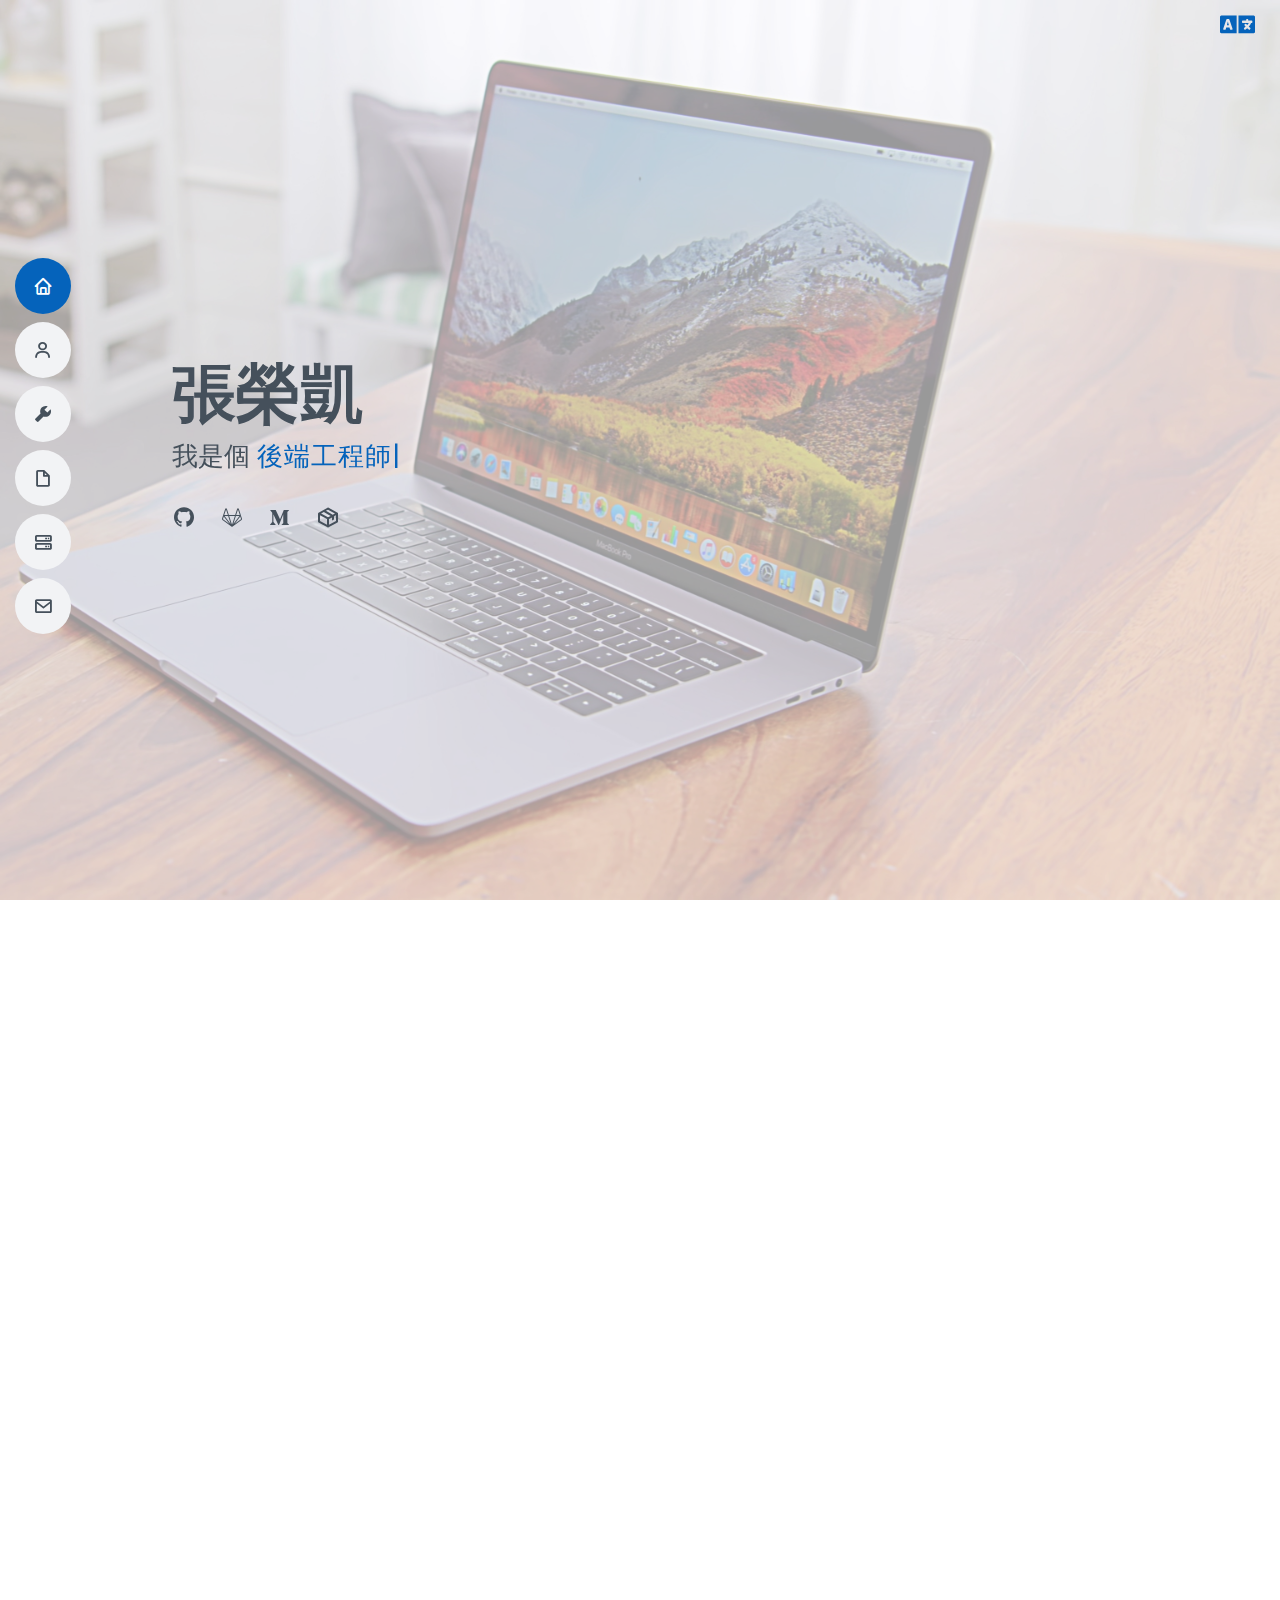
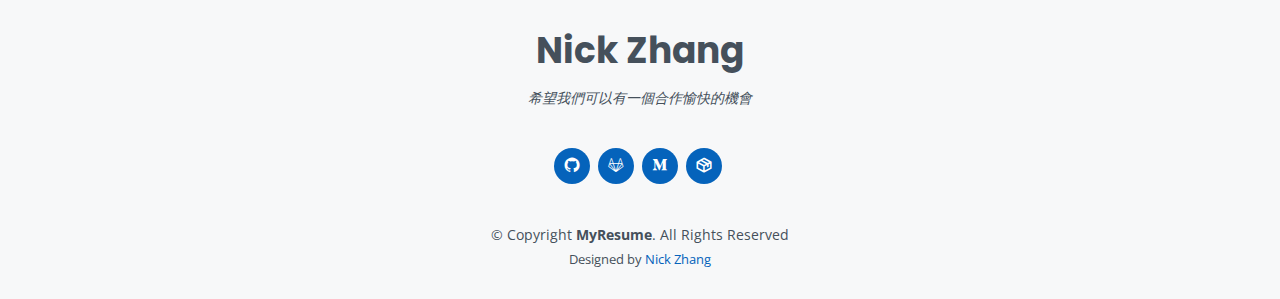
==== index.html @ bc307783 "fix: 增加base-model-repository作品(@nick)" ====
<!DOCTYPE html>
<html lang="en">

<head>
  <meta charset="utf-8">
  <meta content="width=device-width, initial-scale=1.0" name="viewport">

  <title>履歷</title>
  <meta content="" name="description">
  <meta content="" name="keywords">

  <!-- Favicons -->
  <link href="https://img.icons8.com/ios-glyphs/50/000000/resume.png" rel="icon">
  <link href="assets/img/apple-touch-icon.png" rel="apple-touch-icon">

  <!-- Google Fonts -->
  <link href="https://fonts.googleapis.com/css?family=Open+Sans:300,300i,400,400i,600,600i,700,700i|Raleway:300,300i,400,400i,500,500i,600,600i,700,700i|Poppins:300,300i,400,400i,500,500i,600,600i,700,700i" rel="stylesheet">

  <!-- Vendor CSS Files -->
  <link href="assets/vendor/aos/aos.css" rel="stylesheet">
  <link href="assets/vendor/bootstrap/css/bootstrap.min.css" rel="stylesheet">
  <link href="assets/vendor/bootstrap-icons/bootstrap-icons.css" rel="stylesheet">
  <link href="assets/vendor/boxicons/css/boxicons.min.css" rel="stylesheet">
  <link href="assets/vendor/glightbox/css/glightbox.min.css" rel="stylesheet">
  <link href="assets/vendor/swiper/swiper-bundle.min.css" rel="stylesheet">
  <link href="assets/vendor/fontawesome5/css/all.min.css" rel="stylesheet">

  <!-- Template Main CSS File -->
  <link href="assets/css/style.css" rel="stylesheet">

  <!-- =======================================================
  * Template Name: MyResume - v4.7.0
  * Template URL: https://bootstrapmade.com/free-html-bootstrap-template-my-resume/
  * Author: BootstrapMade.com
  * License: https://bootstrapmade.com/license/
  ======================================================== -->
</head>

<body>

  <!-- ======= Mobile nav toggle button ======= -->
  <!-- <button type="button" class="mobile-nav-toggle d-xl-none"><i class="bi bi-list mobile-nav-toggle"></i></button> -->
  <i class="bi bi-list mobile-nav-toggle d-xl-none"></i>
  <a href="./index_en.html" class="github"><i class="fas fa-language translation-nav-toggle"></i></a>
  
  <!-- ======= Header ======= -->
  <header id="header" class="d-flex flex-column justify-content-center">

    <nav id="navbar" class="navbar nav-menu">
      <ul>
        <li><a href="#hero" class="nav-link scrollto active"><i class="bx bx-home"></i> <span>主頁</span></a></li>
        <li><a href="#about" class="nav-link scrollto"><i class="bx bx-user"></i> <span>關於我</span></a></li>
        <li><a href="#skills" class="nav-link scrollto"><i class="bx bxs-wrench"></i> <span>技能</span></a></li>
        <li><a href="#resume" class="nav-link scrollto"><i class="bx bx-file-blank"></i> <span>經歷</span></a></li>
<!--        <li><a href="#portfolio" class="nav-link scrollto"><i class="bx bx-book-content"></i> <span>Portfolio</span></a></li>-->
        <li><a href="#services" class="nav-link scrollto"><i class="bx bx-server"></i> <span>作品</span></a></li>
        <li><a href="#contact" class="nav-link scrollto"><i class="bx bx-envelope"></i> <span>與我聯絡</span></a></li>
      </ul>
    </nav><!-- .nav-menu -->

  </header><!-- End Header -->

  <!-- ======= Hero Section ======= -->
  <section id="hero" class="d-flex flex-column justify-content-center">
    <div class="container" data-aos="zoom-in" data-aos-delay="100">
      <h1>張榮凱</h1>
      <p>我是個 <span class="typed" data-typed-items="後端工程師, 專案負責人, 程式開發者, 資料庫管理員"></span></p>
      <div class="social-links">
        <a href="https://github.com/castion2293" target="_blank" class="github"><i class="bx bxl-github"></i></a>
        <a href="https://gitlab.com/castion2293" target="_blank" class="gitlab"><i class="bx bxl-gitlab"></i></a>
        <a href="https://castion2293.medium.com/" target="_blank" class="medium"><i class="bx bxl-medium"></i></a>
        <a href="https://packagist.org/users/castion2293/packages/" target="_blank" class="medium"><i class="bx bx-package"></i></a>
      </div>
    </div>
  </section><!-- End Hero -->

  <main id="main">

    <!-- ======= About Section ======= -->
    <section id="about" class="about">
      <div class="container" data-aos="fade-up">

        <div class="section-title">
          <h2>關於我</h2>
          <div class="d-none d-md-block">
            <p>我是一名喜歡研究程式開發的工程師，擅長後端的開發處理，主要是PHP語言，Laravel架構為主，資料庫的架構設計</p>
            <p>對於linux系統，docker容器，vue前端開發，分散式架構及Python爬蟲也有涉獵一些</p>
          </div>
          <div class="d-block d-md-none">
            <p>我是一名喜歡研究程式開發的工程師，擅長後端的開發處理，主要是PHP語言，Laravel架構為主，資料庫的架構設計，對於linux系統，docker容器，vue前端開發，分散式架構及Python爬蟲也有涉獵一些</p>
          </div>
        </div>

        <div class="row">
          <div class="col-lg-4">
            <img src="assets/img/DSC_0290.JPG" class="img-fluid" alt="">
          </div>
          <div class="col-lg-8 pt-4 pt-lg-0 content">
            <h3>基本資料</h3>
            <div class="row pt-3">
              <div class="col-lg-6">
                <ul>
                  <li><i class="bi bi-chevron-right"></i> <strong>姓名:</strong> <span>張榮凱</span></li>
                  <li><i class="bi bi-chevron-right"></i> <strong>生日:</strong> <span>1987/12/19</span></li>
                  <li><i class="bi bi-chevron-right"></i> <strong>學歷:</strong> <span>大學</span></li>
                  <li><i class="bi bi-chevron-right"></i> <strong>居住地:</strong> <span>台中, 台灣</span></li>
                </ul>
              </div>
              <div class="col-lg-6">
                <ul>
                  <li><i class="bi bi-chevron-right"></i> <strong>電話:</strong> <span>0968-751-760</span></li>
                  <li><i class="bi bi-chevron-right"></i> <strong>Email:</strong> <span>castion2293@yahoo.com.tw</span></li>
                  <li><i class="bi bi-chevron-right"></i> <strong>Line ID:</strong> <span>castion2293</span></li>
                  <li><i class="bi bi-chevron-right"></i> <strong>Telegram:</strong> <span>castion2293</span></li>
                </ul>
              </div>
            </div>
            <p class="p-3">
              目前在一家遊戲開發公司當任後端開發部門主管，專案開發負責人及資料庫維護管理者，帶領團隊人數約5人，程式開發經驗已經超過5年以上
            </p>
          </div>
        </div>

      </div>
    </section><!-- End About Section -->

    <!-- ======= Facts Section ======= -->
<!--    <section id="facts" class="facts">-->
<!--      <div class="container" data-aos="fade-up">-->

<!--        <div class="section-title">-->
<!--          <h2>Facts</h2>-->
<!--          <p>Magnam dolores commodi suscipit. Necessitatibus eius consequatur ex aliquid fuga eum quidem. Sit sint consectetur velit. Quisquam quos quisquam cupiditate. Et nemo qui impedit suscipit alias ea. Quia fugiat sit in iste officiis commodi quidem hic quas.</p>-->
<!--        </div>-->

<!--        <div class="row">-->

<!--          <div class="col-lg-3 col-md-6">-->
<!--            <div class="count-box">-->
<!--              <i class="bi bi-emoji-smile"></i>-->
<!--              <span data-purecounter-start="0" data-purecounter-end="232" data-purecounter-duration="1" class="purecounter"></span>-->
<!--              <p>Happy Clients</p>-->
<!--            </div>-->
<!--          </div>-->

<!--          <div class="col-lg-3 col-md-6 mt-5 mt-md-0">-->
<!--            <div class="count-box">-->
<!--              <i class="bi bi-journal-richtext"></i>-->
<!--              <span data-purecounter-start="0" data-purecounter-end="521" data-purecounter-duration="1" class="purecounter"></span>-->
<!--              <p>Projects</p>-->
<!--            </div>-->
<!--          </div>-->

<!--          <div class="col-lg-3 col-md-6 mt-5 mt-lg-0">-->
<!--            <div class="count-box">-->
<!--              <i class="bi bi-headset"></i>-->
<!--              <span data-purecounter-start="0" data-purecounter-end="1463" data-purecounter-duration="1" class="purecounter"></span>-->
<!--              <p>Hours Of Support</p>-->
<!--            </div>-->
<!--          </div>-->

<!--          <div class="col-lg-3 col-md-6 mt-5 mt-lg-0">-->
<!--            <div class="count-box">-->
<!--              <i class="bi bi-award"></i>-->
<!--              <span data-purecounter-start="0" data-purecounter-end="25" data-purecounter-duration="1" class="purecounter"></span>-->
<!--              <p>Awards</p>-->
<!--            </div>-->
<!--          </div>-->

<!--        </div>-->

<!--      </div>-->
<!--    </section>&lt;!&ndash; End Facts Section &ndash;&gt;-->

    <!-- ======= Skills Section ======= -->
    <section id="skills" class="skills section-bg">
      <div class="container" data-aos="fade-up">

        <div class="section-title">
          <h2>技能</h2>
        </div>

        <div class="row skills-content">

          <div class="col-lg-6">
            <div class="progress">
              <span class="skill">PHP <i class="val">100%</i></span>
              <div class="progress-bar-wrap">
                <div class="progress-bar" role="progressbar" aria-valuenow="100" aria-valuemin="0" aria-valuemax="100"></div>
              </div>
            </div>
            <div class="progress">
              <span class="skill">MySQL <i class="val">100%</i></span>
              <div class="progress-bar-wrap">
                <div class="progress-bar" role="progressbar" aria-valuenow="100" aria-valuemin="0" aria-valuemax="100"></div>
              </div>
            </div>
            <div class="progress">
              <span class="skill">Redis <i class="val">90%</i></span>
              <div class="progress-bar-wrap">
                <div class="progress-bar" role="progressbar" aria-valuenow="90" aria-valuemin="0" aria-valuemax="100"></div>
              </div>
            </div>
            <div class="progress">
              <span class="skill">Linux <i class="val">90%</i></span>
              <div class="progress-bar-wrap">
                <div class="progress-bar" role="progressbar" aria-valuenow="90" aria-valuemin="0" aria-valuemax="100"></div>
              </div>
            </div>
            <div class="progress">
              <span class="skill">Gitlab CI/CD <i class="val">90%</i></span>
              <div class="progress-bar-wrap">
                <div class="progress-bar" role="progressbar" aria-valuenow="90" aria-valuemin="0" aria-valuemax="100"></div>
              </div>
            </div>
            <div class="progress">
              <span class="skill">Kubernetes <i class="val">80%</i></span>
              <div class="progress-bar-wrap">
                <div class="progress-bar" role="progressbar" aria-valuenow="80" aria-valuemin="0" aria-valuemax="100"></div>
              </div>
            </div>
            <div class="progress">
              <span class="skill">CSS <i class="val">70%</i></span>
              <div class="progress-bar-wrap">
                <div class="progress-bar" role="progressbar" aria-valuenow="70" aria-valuemin="0" aria-valuemax="100"></div>
              </div>
            </div>
            <div class="progress">
              <span class="skill">Vue.js <i class="val">80%</i></span>
              <div class="progress-bar-wrap">
                <div class="progress-bar" role="progressbar" aria-valuenow="80" aria-valuemin="0" aria-valuemax="100"></div>
              </div>
            </div>
            <div class="progress">
              <span class="skill">GCP <i class="val">80%</i></span>
              <div class="progress-bar-wrap">
                <div class="progress-bar" role="progressbar" aria-valuenow="80" aria-valuemin="0" aria-valuemax="100"></div>
              </div>
            </div>

          </div>

          <div class="col-lg-6">
            <div class="progress">
              <span class="skill">Laravel <i class="val">100%</i></span>
              <div class="progress-bar-wrap">
                <div class="progress-bar" role="progressbar" aria-valuenow="100" aria-valuemin="0" aria-valuemax="100"></div>
              </div>
            </div>
            <div class="progress">
              <span class="skill">Git <i class="val">90%</i></span>
              <div class="progress-bar-wrap">
                <div class="progress-bar" role="progressbar" aria-valuenow="90" aria-valuemin="0" aria-valuemax="100"></div>
              </div>
            </div>
            <div class="progress">
              <span class="skill">MongoDB <i class="val">90%</i></span>
              <div class="progress-bar-wrap">
                <div class="progress-bar" role="progressbar" aria-valuenow="90" aria-valuemin="0" aria-valuemax="100"></div>
              </div>
            </div>
            <div class="progress">
              <span class="skill">Ubuntu <i class="val">80%</i></span>
              <div class="progress-bar-wrap">
                <div class="progress-bar" role="progressbar" aria-valuenow="80" aria-valuemin="0" aria-valuemax="100"></div>
              </div>
            </div>
            <div class="progress">
              <span class="skill">Docker <i class="val">80%</i></span>
              <div class="progress-bar-wrap">
                <div class="progress-bar" role="progressbar" aria-valuenow="80" aria-valuemin="0" aria-valuemax="100"></div>
              </div>
            </div>
            <div class="progress">
              <span class="skill">HTML <i class="val">100%</i></span>
              <div class="progress-bar-wrap">
                <div class="progress-bar" role="progressbar" aria-valuenow="100" aria-valuemin="0" aria-valuemax="100"></div>
              </div>
            </div>
            <div class="progress">
              <span class="skill">Javascript <i class="val">80%</i></span>
              <div class="progress-bar-wrap">
                <div class="progress-bar" role="progressbar" aria-valuenow="80" aria-valuemin="0" aria-valuemax="100"></div>
              </div>
            </div>
            <div class="progress">
              <span class="skill">Python <i class="val">70%</i></span>
              <div class="progress-bar-wrap">
                <div class="progress-bar" role="progressbar" aria-valuenow="70" aria-valuemin="0" aria-valuemax="100"></div>
              </div>
            </div>
            <div class="progress">
              <span class="skill">AWS <i class="val">80%</i></span>
              <div class="progress-bar-wrap">
                <div class="progress-bar" role="progressbar" aria-valuenow="80" aria-valuemin="0" aria-valuemax="100"></div>
              </div>
            </div>

          </div>

        </div>

      </div>
    </section><!-- End Skills Section -->

    <!-- ======= Resume Section ======= -->
    <section id="resume" class="resume">
      <div class="container" data-aos="fade-up">

        <div class="section-title">
          <h2>經歷</h2>
        </div>

        <div class="row">
          <div class="col-lg-6">
            <h3 class="resume-title">工作</h3>
            <div class="resume-item">
              <h4>後端部門主管</h4>
              <h5>2020 - 現在</h5>
              <p><em>雍海科技, 台中</em></p>
              <ul>
                <li>後端部門負責人</li>
                <li>管理後端團隊 人數5人</li>
                <li>專案開發與決策設計負責人</li>
                <li>PHP後端程式開發 / gitlab CI/CD 自動化部屬 / GCP雲端主機架設 </li>
                <li>例行維護工作與新功能添加 </li>
              </ul>
              <p><em>實務經驗</em></p>
              <ul>
                <li>資料庫讀寫分離(MySQL)，並使用索引優化百萬級別的大表</li>
                <li>NoSQL應用(使用MongoDB)</li>
                <li>為舊有專案翻修Lagacy Code並補上單元測試及應用端的效能改善</li>
              </ul>
            </div>
            <div class="resume-item">
              <h4>後端工程師</h4>
              <h5>2017 - 2020</h5>
              <p><em>儁上科技, 台中</em></p>
              <ul>
                <li>開發遊戲平台及後台管理系統(Laravel框架)</li>
                <li>功能模組抽離 / 第三方API串接 / 微服務導向設計</li>
                <li>舊專案重構及測試撰寫</li>
              </ul>
              <p><em>實務經驗</em></p>
              <ul>
                <li>大型遊戲前台及後台開發，可供上萬會員使用</li>
                <li>遊戲功能模組獨立成分散式架構，供第三方客戶串接更加方便</li>
              </ul>
            </div>
            <div class="resume-item">
              <h4>技術服務工程師</h4>
              <h5>2015 - 2016</h5>
              <p><em>羅博特科技, 台中</em></p>
              <ul>
                <li>協助客戶導入機械手臂自動化並做問題排除</li>
                <li>反應客戶問題並以英文與原廠溝通</li>
              </ul>
              <p><em>實務經驗</em></p>
              <ul>
                <li>PC base與Robot系統整合</li>
                <li>Robot與視覺整合及動態追片</li>
                <li>4軸及6軸Robot自動化應用</li>
              </ul>
            </div>
          </div>
          <div class="col-lg-6">
            <h3 class="resume-title">學歷</h3>
            <div class="resume-item">
              <h4>電腦科學</h4>
              <h5>2016 - 2017</h5>
              <p><em>LDS Business College, Salt Lake City, UT</em></p>
              <ul>
                <li>設計線上點餐系統 並以此作品參加校內創業競賽</li>
              </ul>
            </div>
            <div class="resume-item">
              <h4>機械工程</h4>
              <h5>2006 - 2010</h5>
              <p><em>中興大學, 台中</em></p>
              <ul>
                <li>C語言撰寫OpenCV影像處理</li>
                <li>專題競賽全系第三名</li>
              </ul>
            </div>
          </div>
        </div>

      </div>
    </section><!-- End Resume Section -->

    <!-- ======= Portfolio Section ======= -->
<!--    <section id="portfolio" class="portfolio section-bg">-->
<!--      <div class="container" data-aos="fade-up">-->

<!--        <div class="section-title">-->
<!--          <h2>Portfolio</h2>-->
<!--          <p>Magnam dolores commodi suscipit. Necessitatibus eius consequatur ex aliquid fuga eum quidem. Sit sint consectetur velit. Quisquam quos quisquam cupiditate. Et nemo qui impedit suscipit alias ea. Quia fugiat sit in iste officiis commodi quidem hic quas.</p>-->
<!--        </div>-->

<!--        <div class="row">-->
<!--          <div class="col-lg-12 d-flex justify-content-center" data-aos="fade-up" data-aos-delay="100">-->
<!--            <ul id="portfolio-flters">-->
<!--              <li data-filter="*" class="filter-active">All</li>-->
<!--              <li data-filter=".filter-app">App</li>-->
<!--              <li data-filter=".filter-card">Card</li>-->
<!--              <li data-filter=".filter-web">Web</li>-->
<!--            </ul>-->
<!--          </div>-->
<!--        </div>-->

<!--        <div class="row portfolio-container" data-aos="fade-up" data-aos-delay="200">-->

<!--          <div class="col-lg-4 col-md-6 portfolio-item filter-app">-->
<!--            <div class="portfolio-wrap">-->
<!--              <img src="assets/img/portfolio/portfolio-1.jpg" class="img-fluid" alt="">-->
<!--              <div class="portfolio-info">-->
<!--                <h4>App 1</h4>-->
<!--                <p>App</p>-->
<!--                <div class="portfolio-links">-->
<!--                  <a href="assets/img/portfolio/portfolio-1.jpg" data-gallery="portfolioGallery" class="portfolio-lightbox" title="App 1"><i class="bx bx-plus"></i></a>-->
<!--                  <a href="portfolio-details.html" class="portfolio-details-lightbox" data-glightbox="type: external" title="Portfolio Details"><i class="bx bx-link"></i></a>-->
<!--                </div>-->
<!--              </div>-->
<!--            </div>-->
<!--          </div>-->

<!--          <div class="col-lg-4 col-md-6 portfolio-item filter-web">-->
<!--            <div class="portfolio-wrap">-->
<!--              <img src="assets/img/portfolio/portfolio-2.jpg" class="img-fluid" alt="">-->
<!--              <div class="portfolio-info">-->
<!--                <h4>Web 3</h4>-->
<!--                <p>Web</p>-->
<!--                <div class="portfolio-links">-->
<!--                  <a href="assets/img/portfolio/portfolio-2.jpg" data-gallery="portfolioGallery" class="portfolio-lightbox" title="Web 3"><i class="bx bx-plus"></i></a>-->
<!--                  <a href="portfolio-details.html" class="portfolio-details-lightbox" data-glightbox="type: external" title="Portfolio Details"><i class="bx bx-link"></i></a>-->
<!--                </div>-->
<!--              </div>-->
<!--            </div>-->
<!--          </div>-->

<!--          <div class="col-lg-4 col-md-6 portfolio-item filter-app">-->
<!--            <div class="portfolio-wrap">-->
<!--              <img src="assets/img/portfolio/portfolio-3.jpg" class="img-fluid" alt="">-->
<!--              <div class="portfolio-info">-->
<!--                <h4>App 2</h4>-->
<!--                <p>App</p>-->
<!--                <div class="portfolio-links">-->
<!--                  <a href="assets/img/portfolio/portfolio-3.jpg" data-gallery="portfolioGallery" class="portfolio-lightbox" title="App 2"><i class="bx bx-plus"></i></a>-->
<!--                  <a href="portfolio-details.html" class="portfolio-details-lightbox" data-glightbox="type: external" title="Portfolio Details"><i class="bx bx-link"></i></a>-->
<!--                </div>-->
<!--              </div>-->
<!--            </div>-->
<!--          </div>-->

<!--          <div class="col-lg-4 col-md-6 portfolio-item filter-card">-->
<!--            <div class="portfolio-wrap">-->
<!--              <img src="assets/img/portfolio/portfolio-4.jpg" class="img-fluid" alt="">-->
<!--              <div class="portfolio-info">-->
<!--                <h4>Card 2</h4>-->
<!--                <p>Card</p>-->
<!--                <div class="portfolio-links">-->
<!--                  <a href="assets/img/portfolio/portfolio-4.jpg" data-gallery="portfolioGallery" class="portfolio-lightbox" title="Card 2"><i class="bx bx-plus"></i></a>-->
<!--                  <a href="portfolio-details.html" class="portfolio-details-lightbox" data-glightbox="type: external" title="Portfolio Details"><i class="bx bx-link"></i></a>-->
<!--                </div>-->
<!--              </div>-->
<!--            </div>-->
<!--          </div>-->

<!--          <div class="col-lg-4 col-md-6 portfolio-item filter-web">-->
<!--            <div class="portfolio-wrap">-->
<!--              <img src="assets/img/portfolio/portfolio-5.jpg" class="img-fluid" alt="">-->
<!--              <div class="portfolio-info">-->
<!--                <h4>Web 2</h4>-->
<!--                <p>Web</p>-->
<!--                <div class="portfolio-links">-->
<!--                  <a href="assets/img/portfolio/portfolio-5.jpg" data-gallery="portfolioGallery" class="portfolio-lightbox" title="Web 2"><i class="bx bx-plus"></i></a>-->
<!--                  <a href="portfolio-details.html" class="portfolio-details-lightbox" data-glightbox="type: external" title="Portfolio Details"><i class="bx bx-link"></i></a>-->
<!--                </div>-->
<!--              </div>-->
<!--            </div>-->
<!--          </div>-->

<!--          <div class="col-lg-4 col-md-6 portfolio-item filter-app">-->
<!--            <div class="portfolio-wrap">-->
<!--              <img src="assets/img/portfolio/portfolio-6.jpg" class="img-fluid" alt="">-->
<!--              <div class="portfolio-info">-->
<!--                <h4>App 3</h4>-->
<!--                <p>App</p>-->
<!--                <div class="portfolio-links">-->
<!--                  <a href="assets/img/portfolio/portfolio-6.jpg" data-gallery="portfolioGallery" class="portfolio-lightbox" title="App 3"><i class="bx bx-plus"></i></a>-->
<!--                  <a href="portfolio-details.html" class="portfolio-details-lightbox" data-glightbox="type: external" title="Portfolio Details"><i class="bx bx-link"></i></a>-->
<!--                </div>-->
<!--              </div>-->
<!--            </div>-->
<!--          </div>-->

<!--          <div class="col-lg-4 col-md-6 portfolio-item filter-card">-->
<!--            <div class="portfolio-wrap">-->
<!--              <img src="assets/img/portfolio/portfolio-7.jpg" class="img-fluid" alt="">-->
<!--              <div class="portfolio-info">-->
<!--                <h4>Card 1</h4>-->
<!--                <p>Card</p>-->
<!--                <div class="portfolio-links">-->
<!--                  <a href="assets/img/portfolio/portfolio-7.jpg" data-gallery="portfolioGallery" class="portfolio-lightbox" title="Card 1"><i class="bx bx-plus"></i></a>-->
<!--                  <a href="portfolio-details.html" class="portfolio-details-lightbox" data-glightbox="type: external" title="Portfolio Details"><i class="bx bx-link"></i></a>-->
<!--                </div>-->
<!--              </div>-->
<!--            </div>-->
<!--          </div>-->

<!--          <div class="col-lg-4 col-md-6 portfolio-item filter-card">-->
<!--            <div class="portfolio-wrap">-->
<!--              <img src="assets/img/portfolio/portfolio-8.jpg" class="img-fluid" alt="">-->
<!--              <div class="portfolio-info">-->
<!--                <h4>Card 3</h4>-->
<!--                <p>Card</p>-->
<!--                <div class="portfolio-links">-->
<!--                  <a href="assets/img/portfolio/portfolio-8.jpg" data-gallery="portfolioGallery" class="portfolio-lightbox" title="Card 3"><i class="bx bx-plus"></i></a>-->
<!--                  <a href="portfolio-details.html" class="portfolio-details-lightbox" data-glightbox="type: external" title="Portfolio Details"><i class="bx bx-link"></i></a>-->
<!--                </div>-->
<!--              </div>-->
<!--            </div>-->
<!--          </div>-->

<!--          <div class="col-lg-4 col-md-6 portfolio-item filter-web">-->
<!--            <div class="portfolio-wrap">-->
<!--              <img src="assets/img/portfolio/portfolio-9.jpg" class="img-fluid" alt="">-->
<!--              <div class="portfolio-info">-->
<!--                <h4>Web 3</h4>-->
<!--                <p>Web</p>-->
<!--                <div class="portfolio-links">-->
<!--                  <a href="assets/img/portfolio/portfolio-9.jpg" data-gallery="portfolioGallery" class="portfolio-lightbox" title="Web 3"><i class="bx bx-plus"></i></a>-->
<!--                  <a href="portfolio-details.html" class="portfolio-details-lightbox" data-glightbox="type: external" title="Portfolio Details"><i class="bx bx-link"></i></a>-->
<!--                </div>-->
<!--              </div>-->
<!--            </div>-->
<!--          </div>-->

<!--        </div>-->

<!--      </div>-->
<!--    </section>&lt;!&ndash; End Portfolio Section &ndash;&gt;-->

    <!-- ======= Services Section ======= -->
    <section id="services" class="services">
      <div class="container" data-aos="fade-up">

        <div class="section-title">
          <h2>作品</h2>
        </div>

        <h3>套件開發</h3>

        <div class="row my-3">
          <div class="col-lg-4 col-md-6 my-1" data-aos="zoom-in" data-aos-delay="100">
            <div class="icon-box iconbox-blue">
              <div class="icon">
                <svg width="100" height="100" viewBox="0 0 600 600" xmlns="http://www.w3.org/2000/svg">
                  <path stroke="none" stroke-width="0" fill="#f5f5f5" d="M300,521.0016835830174C376.1290562159157,517.8887921683347,466.0731472004068,529.7835943286574,510.70327084640275,468.03025145048787C554.3714126377745,407.6079735673963,508.03601936045806,328.9844924480964,491.2728898941984,256.3432110539036C474.5976632858925,184.082847569629,479.9380746630129,96.60480741107993,416.23090153303,58.64404602377083C348.86323505073057,18.502131276798302,261.93793281208167,40.57373210992963,193.5410806939664,78.93577620505333C130.42746243093433,114.334589627462,98.30271207620316,179.96522072025542,76.75703585869454,249.04625023123273C51.97151888228291,328.5150500222984,13.704378332031375,421.85034740162234,66.52175969318436,486.19268352777647C119.04800174914682,550.1803526380478,217.28368757567262,524.383925680826,300,521.0016835830174"></path>
                </svg>
                <i class="bx bx-history"></i>
              </div>
              <h4>operation-record</h4>
              <p>操作紀錄 - 收集器</p>
              <a href="https://github.com/castion2293/operation-record" target="_blank" class="github">
                <i class="bx bxl-github h1"></i>
              </a>
            </div>
          </div>

          <div class="col-lg-4 col-md-6 my-1" data-aos="zoom-in" data-aos-delay="200">
            <div class="icon-box iconbox-orange ">
              <div class="icon">
                <svg width="100" height="100" viewBox="0 0 600 600" xmlns="http://www.w3.org/2000/svg">
                  <path stroke="none" stroke-width="0" fill="#f5f5f5" d="M300,582.0697525312426C382.5290701553225,586.8405444964366,449.9789794690241,525.3245884688669,502.5850820975895,461.55621195738473C556.606425686781,396.0723002908107,615.8543463187945,314.28637112970534,586.6730223649479,234.56875336149918C558.9533121215079,158.8439757836574,454.9685369536778,164.00468322053177,381.49747125262974,130.76875717737553C312.15926192815925,99.40240125094834,248.97055460311594,18.661163978235184,179.8680185752513,50.54337015887873C110.5421016452524,82.52863877960104,119.82277516462835,180.83849132639028,109.12597500060166,256.43424936330496C100.08760227029461,320.3096726198365,92.17705696193138,384.0621239912766,124.79988738764834,439.7174275375508C164.83382741302287,508.01625554203684,220.96474134820875,577.5009287672846,300,582.0697525312426"></path>
                </svg>
                <i class="bx bxs-user-badge"></i>
              </div>
              <h4>permission</h4>
              <p>權限管理器</p>
              <a href="https://github.com/castion2293/permission" target="_blank" class="github">
                <i class="bx bxl-github h1"></i>
              </a>
            </div>
          </div>

          <div class="col-lg-4 col-md-6 my-1" data-aos="zoom-in" data-aos-delay="300">
            <div class="icon-box iconbox-pink">
              <div class="icon">
                <svg width="100" height="100" viewBox="0 0 600 600" xmlns="http://www.w3.org/2000/svg">
                  <path stroke="none" stroke-width="0" fill="#f5f5f5" d="M300,541.5067337569781C382.14930387511276,545.0595476570109,479.8736841581634,548.3450877840088,526.4010558755058,480.5488172755941C571.5218469581645,414.80211281144784,517.5187510058486,332.0715597781072,496.52539010469104,255.14436215662573C477.37192572678356,184.95920475031193,473.57363656557914,105.61284051026155,413.0603344069578,65.22779650032875C343.27470386102294,18.654635553484475,251.2091493199835,5.337323636656869,175.0934190732945,40.62881213300186C97.87086631185822,76.43348514350839,51.98124368387456,156.15599469081315,36.44837278890362,239.84606092416172C21.716077023791087,319.22268207091537,43.775223500013084,401.1760424656574,96.891909868211,461.97329694683043C147.22146801428983,519.5804099606455,223.5754009179313,538.201503339737,300,541.5067337569781"></path>
                </svg>
                <i class="bx bx-notepad"></i>
              </div>
              <h4>logger</h4>
              <p>Log紀錄 - 收集器</p>
              <a href="https://github.com/castion2293/logger" target="_blank" class="github">
                <i class="bx bxl-github h1"></i>
              </a>
            </div>
          </div>

          <div class="col-lg-4 col-md-6 my-1" data-aos="zoom-in" data-aos-delay="100">
            <div class="icon-box iconbox-yellow">
              <div class="icon">
                <svg width="100" height="100" viewBox="0 0 600 600" xmlns="http://www.w3.org/2000/svg">
                  <path stroke="none" stroke-width="0" fill="#f5f5f5" d="M300,521.0016835830174C376.1290562159157,517.8887921683347,466.0731472004068,529.7835943286574,510.70327084640275,468.03025145048787C554.3714126377745,407.6079735673963,508.03601936045806,328.9844924480964,491.2728898941984,256.3432110539036C474.5976632858925,184.082847569629,479.9380746630129,96.60480741107993,416.23090153303,58.64404602377083C348.86323505073057,18.502131276798302,261.93793281208167,40.57373210992963,193.5410806939664,78.93577620505333C130.42746243093433,114.334589627462,98.30271207620316,179.96522072025542,76.75703585869454,249.04625023123273C51.97151888228291,328.5150500222984,13.704378332031375,421.85034740162234,66.52175969318436,486.19268352777647C119.04800174914682,550.1803526380478,217.28368757567262,524.383925680826,300,521.0016835830174"></path>
                </svg>
                <i class="bx bx-game"></i>
              </div>
              <h4>game-hub</h4>
              <p>遊戲整合橋接器</p>
              <a href="https://github.com/castion2293/game-hub" target="_blank" class="github">
                <i class="bx bxl-github h1"></i>
              </a>
            </div>
          </div>

          <div class="col-lg-4 col-md-6 my-1" data-aos="zoom-in" data-aos-delay="200">
            <div class="icon-box iconbox-red ">
              <div class="icon">
                <svg width="100" height="100" viewBox="0 0 600 600" xmlns="http://www.w3.org/2000/svg">
                  <path stroke="none" stroke-width="0" fill="#f5f5f5" d="M300,582.0697525312426C382.5290701553225,586.8405444964366,449.9789794690241,525.3245884688669,502.5850820975895,461.55621195738473C556.606425686781,396.0723002908107,615.8543463187945,314.28637112970534,586.6730223649479,234.56875336149918C558.9533121215079,158.8439757836574,454.9685369536778,164.00468322053177,381.49747125262974,130.76875717737553C312.15926192815925,99.40240125094834,248.97055460311594,18.661163978235184,179.8680185752513,50.54337015887873C110.5421016452524,82.52863877960104,119.82277516462835,180.83849132639028,109.12597500060166,256.43424936330496C100.08760227029461,320.3096726198365,92.17705696193138,384.0621239912766,124.79988738764834,439.7174275375508C164.83382741302287,508.01625554203684,220.96474134820875,577.5009287672846,300,582.0697525312426"></path>
                </svg>
                <i class="bx bx-money"></i>
              </div>
              <h4>paytool</h4>
              <p>第三方支付工具</p>
              <a href="https://github.com/castion2293/paytool" target="_blank" class="github">
                <i class="bx bxl-github h1"></i>
              </a>
            </div>
          </div>

          <div class="col-lg-4 col-md-6 my-1" data-aos="zoom-in" data-aos-delay="300">
            <div class="icon-box iconbox-teal">
              <div class="icon">
                <svg width="100" height="100" viewBox="0 0 600 600" xmlns="http://www.w3.org/2000/svg">
                  <path stroke="none" stroke-width="0" fill="#f5f5f5" d="M300,541.5067337569781C382.14930387511276,545.0595476570109,479.8736841581634,548.3450877840088,526.4010558755058,480.5488172755941C571.5218469581645,414.80211281144784,517.5187510058486,332.0715597781072,496.52539010469104,255.14436215662573C477.37192572678356,184.95920475031193,473.57363656557914,105.61284051026155,413.0603344069578,65.22779650032875C343.27470386102294,18.654635553484475,251.2091493199835,5.337323636656869,175.0934190732945,40.62881213300186C97.87086631185822,76.43348514350839,51.98124368387456,156.15599469081315,36.44837278890362,239.84606092416172C21.716077023791087,319.22268207091537,43.775223500013084,401.1760424656574,96.891909868211,461.97329694683043C147.22146801428983,519.5804099606455,223.5754009179313,538.201503339737,300,541.5067337569781"></path>
                </svg>
                <i class="bx bxs-coupon"></i>
              </div>
              <h4>ecpay-invoice</h4>
              <p>綠界 - 發票系統</p>
              <a href="https://github.com/castion2293/ecpay-invoice" target="_blank" class="github">
                <i class="bx bxl-github h1"></i>
              </a>
            </div>
          </div>

          <div class="col-lg-4 col-md-6 my-1" data-aos="zoom-in" data-aos-delay="100">
            <div class="icon-box iconbox-blue">
              <div class="icon">
                <svg width="100" height="100" viewBox="0 0 600 600" xmlns="http://www.w3.org/2000/svg">
                  <path stroke="none" stroke-width="0" fill="#f5f5f5" d="M300,521.0016835830174C376.1290562159157,517.8887921683347,466.0731472004068,529.7835943286574,510.70327084640275,468.03025145048787C554.3714126377745,407.6079735673963,508.03601936045806,328.9844924480964,491.2728898941984,256.3432110539036C474.5976632858925,184.082847569629,479.9380746630129,96.60480741107993,416.23090153303,58.64404602377083C348.86323505073057,18.502131276798302,261.93793281208167,40.57373210992963,193.5410806939664,78.93577620505333C130.42746243093433,114.334589627462,98.30271207620316,179.96522072025542,76.75703585869454,249.04625023123273C51.97151888228291,328.5150500222984,13.704378332031375,421.85034740162234,66.52175969318436,486.19268352777647C119.04800174914682,550.1803526380478,217.28368757567262,524.383925680826,300,521.0016835830174"></path>
                </svg>
                <i class="bx bxs-truck"></i>
              </div>
              <h4>ecpay-express</h4>
              <p>綠界 - 物流系統</p>
              <a href="https://github.com/castion2293/ecpay-express" target="_blank" class="github">
                <i class="bx bxl-github h1"></i>
              </a>
            </div>
          </div>
	
        <div class="col-lg-4 col-md-6 my-1" data-aos="zoom-in" data-aos-delay="200">
	        <div class="icon-box iconbox-orange ">
		        <div class="icon">
			        <svg width="100" height="100" viewBox="0 0 600 600" xmlns="http://www.w3.org/2000/svg">
				        <path stroke="none" stroke-width="0" fill="#f5f5f5" d="M300,582.0697525312426C382.5290701553225,586.8405444964366,449.9789794690241,525.3245884688669,502.5850820975895,461.55621195738473C556.606425686781,396.0723002908107,615.8543463187945,314.28637112970534,586.6730223649479,234.56875336149918C558.9533121215079,158.8439757836574,454.9685369536778,164.00468322053177,381.49747125262974,130.76875717737553C312.15926192815925,99.40240125094834,248.97055460311594,18.661163978235184,179.8680185752513,50.54337015887873C110.5421016452524,82.52863877960104,119.82277516462835,180.83849132639028,109.12597500060166,256.43424936330496C100.08760227029461,320.3096726198365,92.17705696193138,384.0621239912766,124.79988738764834,439.7174275375508C164.83382741302287,508.01625554203684,220.96474134820875,577.5009287672846,300,582.0697525312426"></path>
			        </svg>
			        <i class="bx bxs-user-badge"></i>
		        </div>
		        <h4>base-model-repository</h4>
		        <p>基礎抽象類別-供專案使用</p>
		        <a href="https://github.com/castion2293/base-model-repository" target="_blank" class="github">
			        <i class="bx bxl-github h1"></i>
		        </a>
	        </div>
        </div>
  </div>

        <h3 class="mt-3">網站開發</h3>

        <div class="row">
          <div class="col-lg-4 col-md-6 mt-4" data-aos="zoom-in" data-aos-delay="100">
            <div class="icon-box iconbox-yellow">
              <div class="icon">
                <svg width="100" height="100" viewBox="0 0 600 600" xmlns="http://www.w3.org/2000/svg">
                  <path stroke="none" stroke-width="0" fill="#f5f5f5" d="M300,503.46388370962813C374.79870501325706,506.71871716319447,464.8034551963731,527.1746412648533,510.4981551193396,467.86667711651364C555.9287308511215,408.9015244558933,512.6030010748507,327.5744911775523,490.211057578863,256.5855673507754C471.097692560561,195.9906835881958,447.69079081568157,138.11976852964426,395.19560036434837,102.3242989838813C329.3053358748298,57.3949838291264,248.02791733380457,8.279543830951368,175.87071277845988,42.242879143198664C103.41431057327972,76.34704239035025,93.79494320519305,170.9812938413882,81.28167332365135,250.07896920659033C70.17666984294237,320.27484674793965,64.84698225790005,396.69656628748305,111.28512138212992,450.4950937839243C156.20124167950087,502.5303643271138,231.32542653798444,500.4755392045468,300,503.46388370962813"></path>
                </svg>
                <i class="bx bx-line-chart"></i>
              </div>
              <h4>Taiwan Stock</h4>
              <p>股票看盤平台</p>
              <a href="https://gitlab.com/castion2293/taiwan-stock" target="_blank" class="github">
                <i class="bx bxl-gitlab h1"></i>
              </a>
            </div>
          </div>

<!--          <div class="col-lg-4 col-md-6 d-flex align-items-stretch mt-4" data-aos="zoom-in" data-aos-delay="200">-->
<!--            <div class="icon-box iconbox-red">-->
<!--              <div class="icon">-->
<!--                <svg width="100" height="100" viewBox="0 0 600 600" xmlns="http://www.w3.org/2000/svg">-->
<!--                  <path stroke="none" stroke-width="0" fill="#f5f5f5" d="M300,532.3542879108572C369.38199826031484,532.3153073249985,429.10787420159085,491.63046689027357,474.5244479745417,439.17860296908856C522.8885846962883,383.3225815378663,569.1668002868075,314.3205725914397,550.7432151929288,242.7694973846089C532.6665558377875,172.5657663291529,456.2379748765914,142.6223662098291,390.3689995646985,112.34683881706744C326.66090330228417,83.06452184765237,258.84405631176094,53.51806209861945,193.32584062364296,78.48882559362697C121.61183558270385,105.82097193414197,62.805066853699245,167.19869350419734,48.57481801355237,242.6138429142374C34.843463184063346,315.3850353017275,76.69343916112496,383.4422959591041,125.22947124332185,439.3748458443577C170.7312796277747,491.8107796887764,230.57421082200815,532.3932930995766,300,532.3542879108572"></path>-->
<!--                </svg>-->
<!--                <i class="bx bx-slideshow"></i>-->
<!--              </div>-->
<!--              <h4><a href="">Dele Cardo</a></h4>-->
<!--              <p>Quis consequatur saepe eligendi voluptatem consequatur dolor consequuntur</p>-->
<!--            </div>-->
<!--          </div>-->

<!--          <div class="col-lg-4 col-md-6 d-flex align-items-stretch mt-4" data-aos="zoom-in" data-aos-delay="300">-->
<!--            <div class="icon-box iconbox-teal">-->
<!--              <div class="icon">-->
<!--                <svg width="100" height="100" viewBox="0 0 600 600" xmlns="http://www.w3.org/2000/svg">-->
<!--                  <path stroke="none" stroke-width="0" fill="#f5f5f5" d="M300,566.797414625762C385.7384707136149,576.1784315230908,478.7894351017131,552.8928747891023,531.9192734346935,484.94944893311C584.6109503024035,417.5663521118492,582.489472248146,322.67544863468447,553.9536738515405,242.03673114598146C529.1557734026468,171.96086150256528,465.24506316201064,127.66468636344209,395.9583748389544,100.7403814666027C334.2173773831606,76.7482773500951,269.4350130405921,84.62216499799875,207.1952322260088,107.2889140133804C132.92018162631612,134.33871894543012,41.79353780512637,160.00259165414826,22.644507872594943,236.69541883565114C3.319112789854554,314.0945973066697,72.72355303640163,379.243833228382,124.04198916343866,440.3218312028393C172.9286146004772,498.5055451809895,224.45579914871206,558.5317968840102,300,566.797414625762"></path>-->
<!--                </svg>-->
<!--                <i class="bx bx-arch"></i>-->
<!--              </div>-->
<!--              <h4><a href="">Divera Don</a></h4>-->
<!--              <p>Modi nostrum vel laborum. Porro fugit error sit minus sapiente sit aspernatur</p>-->
<!--            </div>-->
<!--          </div>-->
<!--        </div>-->

      </div>
    </section><!-- End Services Section -->

    <!-- ======= Testimonials Section ======= -->
<!--    <section id="testimonials" class="testimonials section-bg">-->
<!--      <div class="container" data-aos="fade-up">-->

<!--        <div class="section-title">-->
<!--          <h2>Testimonials</h2>-->
<!--        </div>-->

<!--        <div class="testimonials-slider swiper" data-aos="fade-up" data-aos-delay="100">-->
<!--          <div class="swiper-wrapper">-->

<!--            <div class="swiper-slide">-->
<!--              <div class="testimonial-item">-->
<!--                <img src="assets/img/testimonials/testimonials-1.jpg" class="testimonial-img" alt="">-->
<!--                <h3>Saul Goodman</h3>-->
<!--                <h4>Ceo &amp; Founder</h4>-->
<!--                <p>-->
<!--                  <i class="bx bxs-quote-alt-left quote-icon-left"></i>-->
<!--                  Proin iaculis purus consequat sem cure digni ssim donec porttitora entum suscipit rhoncus. Accusantium quam, ultricies eget id, aliquam eget nibh et. Maecen aliquam, risus at semper.-->
<!--                  <i class="bx bxs-quote-alt-right quote-icon-right"></i>-->
<!--                </p>-->
<!--              </div>-->
<!--            </div>&lt;!&ndash; End testimonial item &ndash;&gt;-->

<!--            <div class="swiper-slide">-->
<!--              <div class="testimonial-item">-->
<!--                <img src="assets/img/testimonials/testimonials-2.jpg" class="testimonial-img" alt="">-->
<!--                <h3>Sara Wilsson</h3>-->
<!--                <h4>Designer</h4>-->
<!--                <p>-->
<!--                  <i class="bx bxs-quote-alt-left quote-icon-left"></i>-->
<!--                  Export tempor illum tamen malis malis eram quae irure esse labore quem cillum quid cillum eram malis quorum velit fore eram velit sunt aliqua noster fugiat irure amet legam anim culpa.-->
<!--                  <i class="bx bxs-quote-alt-right quote-icon-right"></i>-->
<!--                </p>-->
<!--              </div>-->
<!--            </div>&lt;!&ndash; End testimonial item &ndash;&gt;-->

<!--            <div class="swiper-slide">-->
<!--              <div class="testimonial-item">-->
<!--                <img src="assets/img/testimonials/testimonials-3.jpg" class="testimonial-img" alt="">-->
<!--                <h3>Jena Karlis</h3>-->
<!--                <h4>Store Owner</h4>-->
<!--                <p>-->
<!--                  <i class="bx bxs-quote-alt-left quote-icon-left"></i>-->
<!--                  Enim nisi quem export duis labore cillum quae magna enim sint quorum nulla quem veniam duis minim tempor labore quem eram duis noster aute amet eram fore quis sint minim.-->
<!--                  <i class="bx bxs-quote-alt-right quote-icon-right"></i>-->
<!--                </p>-->
<!--              </div>-->
<!--            </div>&lt;!&ndash; End testimonial item &ndash;&gt;-->

<!--            <div class="swiper-slide">-->
<!--              <div class="testimonial-item">-->
<!--                <img src="assets/img/testimonials/testimonials-4.jpg" class="testimonial-img" alt="">-->
<!--                <h3>Matt Brandon</h3>-->
<!--                <h4>Freelancer</h4>-->
<!--                <p>-->
<!--                  <i class="bx bxs-quote-alt-left quote-icon-left"></i>-->
<!--                  Fugiat enim eram quae cillum dolore dolor amet nulla culpa multos export minim fugiat minim velit minim dolor enim duis veniam ipsum anim magna sunt elit fore quem dolore labore illum veniam.-->
<!--                  <i class="bx bxs-quote-alt-right quote-icon-right"></i>-->
<!--                </p>-->
<!--              </div>-->
<!--            </div>&lt;!&ndash; End testimonial item &ndash;&gt;-->

<!--            <div class="swiper-slide">-->
<!--              <div class="testimonial-item">-->
<!--                <img src="assets/img/testimonials/testimonials-5.jpg" class="testimonial-img" alt="">-->
<!--                <h3>John Larson</h3>-->
<!--                <h4>Entrepreneur</h4>-->
<!--                <p>-->
<!--                  <i class="bx bxs-quote-alt-left quote-icon-left"></i>-->
<!--                  Quis quorum aliqua sint quem legam fore sunt eram irure aliqua veniam tempor noster veniam enim culpa labore duis sunt culpa nulla illum cillum fugiat legam esse veniam culpa fore nisi cillum quid.-->
<!--                  <i class="bx bxs-quote-alt-right quote-icon-right"></i>-->
<!--                </p>-->
<!--              </div>-->
<!--            </div>&lt;!&ndash; End testimonial item &ndash;&gt;-->

<!--          </div>-->
<!--          <div class="swiper-pagination"></div>-->
<!--        </div>-->

<!--      </div>-->
<!--    </section>&lt;!&ndash; End Testimonials Section &ndash;&gt;-->

    <!-- ======= Contact Section ======= -->
    <section id="contact" class="about contact">
      <div class="container" data-aos="fade-up">

        <div class="section-title">
          <h2>與我聯絡</h2>
        </div>

        <div class="row">

          <div class="col-lg-4 offset-lg-1">
              <div class="info">
                <div class="phone">
                  <i class="bi bi-phone"></i>
                  <h4>電話:</h4>
                  <p>0968-751-760</p>
                  <p>(方便通話時間: 工作日 9am~6pm)</p>
                </div>

                <div class="email">
                  <i class="bi bi-envelope"></i>
                  <h4>Email:</h4>
                  <p>castion2293@yahoo.com.tw</p>
                </div>

                <div class="phone">
                  <i class="bi bi-telegram"></i>
                  <h4>Telegram:</h4>
                  <p>castion2293</p>
                </div>

                <div class="phone">
                  <i class="fab fa-line"></i>
                  <h4>Line:</h4>
                  <p>castion2293</p>
                </div>
              </div>
            </div>

          <div class="col-lg-3 mt-3 pt-4 pt-lg-0 content">
            <h3>求職條件</h3>
            <div class="mt-3">
              <ul>
                <li><i class="bi bi-chevron-right"></i> <strong>希望性質:</strong> <span>全職, 兼職</span></li>
                <li><i class="bi bi-chevron-right"></i> <strong>上班時段:</strong> <span>日班</span></li>
                <li><i class="bi bi-chevron-right"></i> <strong>希望待遇:</strong> <span>月薪 80,000 以上</span></li>
                <li><i class="bi bi-chevron-right"></i> <strong>希望地點:</strong> <span>台中, 台灣</span></li>
                <li><i class="bi bi-chevron-right"></i> <strong>希望產業:</strong> <span>軟體及網路相關業</span></li>
                <li><i class="bi bi-chevron-right"></i> <strong>工作內容:</strong> <span>後端PHP工作開發</span></li>
              </ul>
            </div>
        </div>

          <div class="col-lg-3 mt-3 pt-4 pt-lg-0 content">
            <h3>希望可提供資訊</h3>
            <div class="mt-3">
              <ul>
                <li><i class="bi bi-chevron-right"></i><span>公司產業介紹</span></li>
                <li><i class="bi bi-chevron-right"></i><span>該職缺薪資範圍</span></li>
              </ul>
            </div>
          </div>

        </div>

      </div>
    </section>

  </main><!-- End #main -->

  <!-- ======= Footer ======= -->
  <footer id="footer">
    <div class="container">
      <h3>Nick Zhang</h3>
      <p>希望我們可以有一個合作愉快的機會</p>
      <div class="social-links">
        <a href="https://github.com/castion2293" target="_blank" class="github"><i class="bx bxl-github"></i></a>
        <a href="https://gitlab.com/castion2293" target="_blank" class="gitlab"><i class="bx bxl-gitlab"></i></a>
        <a href="https://castion2293.medium.com/" target="_blank" class="medium"><i class="bx bxl-medium"></i></a>
        <a href="https://packagist.org/users/castion2293/packages/" target="_blank" class="package"><i class="bx bx-package"></i></a>
      </div>
      <div class="copyright">
        &copy; Copyright <strong><span>MyResume</span></strong>. All Rights Reserved
      </div>
      <div class="credits">
        <!-- All the links in the footer should remain intact. -->
        <!-- You can delete the links only if you purchased the pro version. -->
        <!-- Licensing information: [license-url] -->
        <!-- Purchase the pro version with working PHP/AJAX contact form: https://bootstrapmade.com/free-html-bootstrap-template-my-resume/ -->
        Designed by <a href="#">Nick Zhang</a>
      </div>
    </div>
  </footer><!-- End Footer -->

  <div id="preloader"></div>
  <a href="#" class="back-to-top d-flex align-items-center justify-content-center"><i class="bi bi-arrow-up-short"></i></a>

  <!-- Vendor JS Files -->
  <script src="assets/vendor/purecounter/purecounter.js"></script>
  <script src="assets/vendor/aos/aos.js"></script>
  <script src="assets/vendor/bootstrap/js/bootstrap.bundle.min.js"></script>
  <script src="assets/vendor/glightbox/js/glightbox.min.js"></script>
  <script src="assets/vendor/isotope-layout/isotope.pkgd.min.js"></script>
  <script src="assets/vendor/swiper/swiper-bundle.min.js"></script>
  <script src="assets/vendor/typed.js/typed.min.js"></script>
  <script src="assets/vendor/waypoints/noframework.waypoints.js"></script>
  <script src="assets/vendor/php-email-form/validate.js"></script>

  <!-- Template Main JS File -->
  <script src="assets/js/main.js"></script>

</body>

</html>
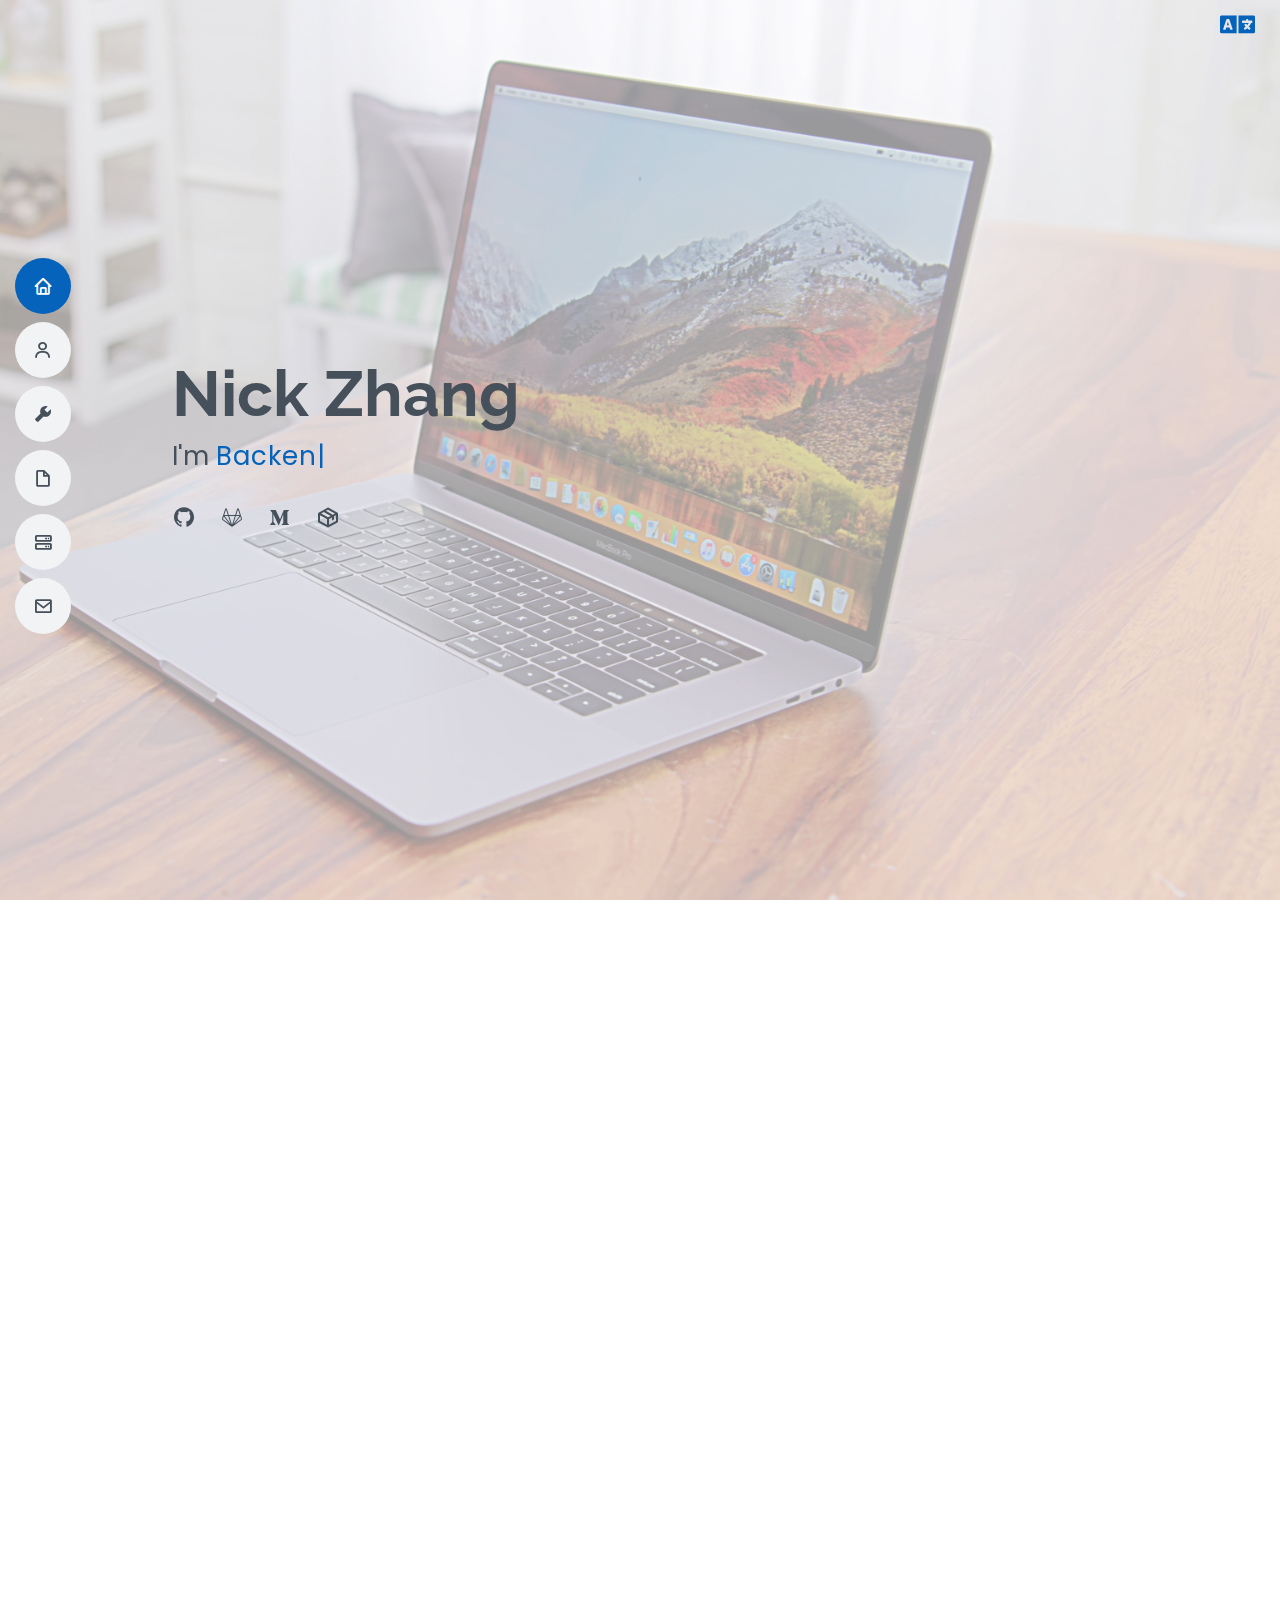
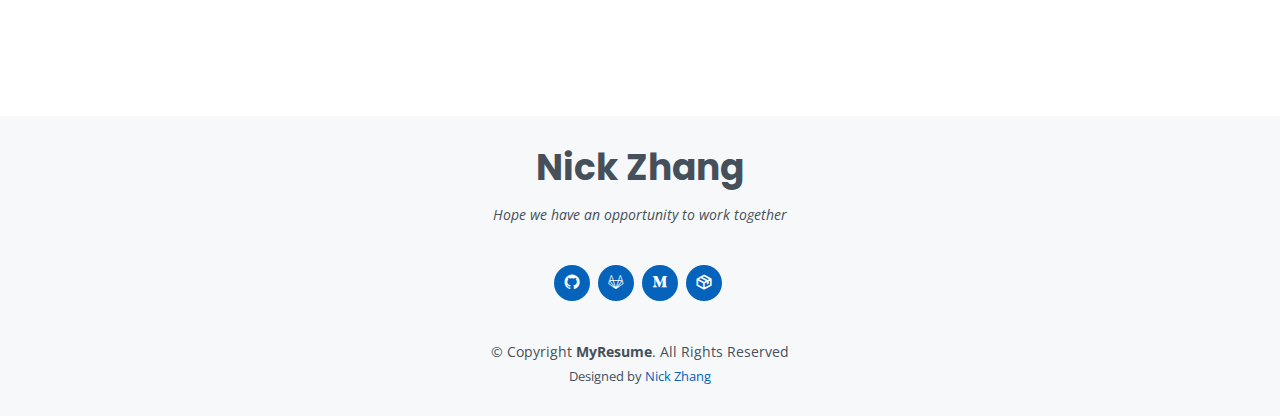
==== commit b126bfb9: "fix: 預設改為英文版面(@nick)" ====
--- a/index.html
+++ b/index.html
@@ -2,927 +2,966 @@
 <html lang="en">
 
 <head>
-  <meta charset="utf-8">
-  <meta content="width=device-width, initial-scale=1.0" name="viewport">
-
-  <title>履歷</title>
-  <meta content="" name="description">
-  <meta content="" name="keywords">
-
-  <!-- Favicons -->
-  <link href="https://img.icons8.com/ios-glyphs/50/000000/resume.png" rel="icon">
-  <link href="assets/img/apple-touch-icon.png" rel="apple-touch-icon">
-
-  <!-- Google Fonts -->
-  <link href="https://fonts.googleapis.com/css?family=Open+Sans:300,300i,400,400i,600,600i,700,700i|Raleway:300,300i,400,400i,500,500i,600,600i,700,700i|Poppins:300,300i,400,400i,500,500i,600,600i,700,700i" rel="stylesheet">
-
-  <!-- Vendor CSS Files -->
-  <link href="assets/vendor/aos/aos.css" rel="stylesheet">
-  <link href="assets/vendor/bootstrap/css/bootstrap.min.css" rel="stylesheet">
-  <link href="assets/vendor/bootstrap-icons/bootstrap-icons.css" rel="stylesheet">
-  <link href="assets/vendor/boxicons/css/boxicons.min.css" rel="stylesheet">
-  <link href="assets/vendor/glightbox/css/glightbox.min.css" rel="stylesheet">
-  <link href="assets/vendor/swiper/swiper-bundle.min.css" rel="stylesheet">
-  <link href="assets/vendor/fontawesome5/css/all.min.css" rel="stylesheet">
-
-  <!-- Template Main CSS File -->
-  <link href="assets/css/style.css" rel="stylesheet">
-
-  <!-- =======================================================
-  * Template Name: MyResume - v4.7.0
-  * Template URL: https://bootstrapmade.com/free-html-bootstrap-template-my-resume/
-  * Author: BootstrapMade.com
-  * License: https://bootstrapmade.com/license/
-  ======================================================== -->
+	<meta charset="utf-8">
+	<meta content="width=device-width, initial-scale=1.0" name="viewport">
+	
+	<title>Resume</title>
+	<meta content="" name="description">
+	<meta content="" name="keywords">
+	
+	<!-- Favicons -->
+	<link href="https://img.icons8.com/ios-glyphs/50/000000/resume.png" rel="icon">
+	<link href="assets/img/apple-touch-icon.png" rel="apple-touch-icon">
+	
+	<!-- Google Fonts -->
+	<link href="https://fonts.googleapis.com/css?family=Open+Sans:300,300i,400,400i,600,600i,700,700i|Raleway:300,300i,400,400i,500,500i,600,600i,700,700i|Poppins:300,300i,400,400i,500,500i,600,600i,700,700i"
+	      rel="stylesheet">
+	
+	<!-- Vendor CSS Files -->
+	<link href="assets/vendor/aos/aos.css" rel="stylesheet">
+	<link href="assets/vendor/bootstrap/css/bootstrap.min.css" rel="stylesheet">
+	<link href="assets/vendor/bootstrap-icons/bootstrap-icons.css" rel="stylesheet">
+	<link href="assets/vendor/boxicons/css/boxicons.min.css" rel="stylesheet">
+	<link href="assets/vendor/glightbox/css/glightbox.min.css" rel="stylesheet">
+	<link href="assets/vendor/swiper/swiper-bundle.min.css" rel="stylesheet">
+	<link href="assets/vendor/fontawesome5/css/all.min.css" rel="stylesheet">
+	
+	<!-- Template Main CSS File -->
+	<link href="assets/css/style.css" rel="stylesheet">
+	
+	<!-- =======================================================
+	* Template Name: MyResume - v4.7.0
+	* Template URL: https://bootstrapmade.com/free-html-bootstrap-template-my-resume/
+	* Author: BootstrapMade.com
+	* License: https://bootstrapmade.com/license/
+	======================================================== -->
 </head>
 
 <body>
 
-  <!-- ======= Mobile nav toggle button ======= -->
-  <!-- <button type="button" class="mobile-nav-toggle d-xl-none"><i class="bi bi-list mobile-nav-toggle"></i></button> -->
-  <i class="bi bi-list mobile-nav-toggle d-xl-none"></i>
-  <a href="./index_en.html" class="github"><i class="fas fa-language translation-nav-toggle"></i></a>
-  
-  <!-- ======= Header ======= -->
-  <header id="header" class="d-flex flex-column justify-content-center">
-
-    <nav id="navbar" class="navbar nav-menu">
-      <ul>
-        <li><a href="#hero" class="nav-link scrollto active"><i class="bx bx-home"></i> <span>主頁</span></a></li>
-        <li><a href="#about" class="nav-link scrollto"><i class="bx bx-user"></i> <span>關於我</span></a></li>
-        <li><a href="#skills" class="nav-link scrollto"><i class="bx bxs-wrench"></i> <span>技能</span></a></li>
-        <li><a href="#resume" class="nav-link scrollto"><i class="bx bx-file-blank"></i> <span>經歷</span></a></li>
-<!--        <li><a href="#portfolio" class="nav-link scrollto"><i class="bx bx-book-content"></i> <span>Portfolio</span></a></li>-->
-        <li><a href="#services" class="nav-link scrollto"><i class="bx bx-server"></i> <span>作品</span></a></li>
-        <li><a href="#contact" class="nav-link scrollto"><i class="bx bx-envelope"></i> <span>與我聯絡</span></a></li>
-      </ul>
-    </nav><!-- .nav-menu -->
-
-  </header><!-- End Header -->
-
-  <!-- ======= Hero Section ======= -->
-  <section id="hero" class="d-flex flex-column justify-content-center">
-    <div class="container" data-aos="zoom-in" data-aos-delay="100">
-      <h1>張榮凱</h1>
-      <p>我是個 <span class="typed" data-typed-items="後端工程師, 專案負責人, 程式開發者, 資料庫管理員"></span></p>
-      <div class="social-links">
-        <a href="https://github.com/castion2293" target="_blank" class="github"><i class="bx bxl-github"></i></a>
-        <a href="https://gitlab.com/castion2293" target="_blank" class="gitlab"><i class="bx bxl-gitlab"></i></a>
-        <a href="https://castion2293.medium.com/" target="_blank" class="medium"><i class="bx bxl-medium"></i></a>
-        <a href="https://packagist.org/users/castion2293/packages/" target="_blank" class="medium"><i class="bx bx-package"></i></a>
-      </div>
-    </div>
-  </section><!-- End Hero -->
-
-  <main id="main">
-
-    <!-- ======= About Section ======= -->
-    <section id="about" class="about">
-      <div class="container" data-aos="fade-up">
-
-        <div class="section-title">
-          <h2>關於我</h2>
-          <div class="d-none d-md-block">
-            <p>我是一名喜歡研究程式開發的工程師，擅長後端的開發處理，主要是PHP語言，Laravel架構為主，資料庫的架構設計</p>
-            <p>對於linux系統，docker容器，vue前端開發，分散式架構及Python爬蟲也有涉獵一些</p>
-          </div>
-          <div class="d-block d-md-none">
-            <p>我是一名喜歡研究程式開發的工程師，擅長後端的開發處理，主要是PHP語言，Laravel架構為主，資料庫的架構設計，對於linux系統，docker容器，vue前端開發，分散式架構及Python爬蟲也有涉獵一些</p>
-          </div>
-        </div>
-
-        <div class="row">
-          <div class="col-lg-4">
-            <img src="assets/img/DSC_0290.JPG" class="img-fluid" alt="">
-          </div>
-          <div class="col-lg-8 pt-4 pt-lg-0 content">
-            <h3>基本資料</h3>
-            <div class="row pt-3">
-              <div class="col-lg-6">
-                <ul>
-                  <li><i class="bi bi-chevron-right"></i> <strong>姓名:</strong> <span>張榮凱</span></li>
-                  <li><i class="bi bi-chevron-right"></i> <strong>生日:</strong> <span>1987/12/19</span></li>
-                  <li><i class="bi bi-chevron-right"></i> <strong>學歷:</strong> <span>大學</span></li>
-                  <li><i class="bi bi-chevron-right"></i> <strong>居住地:</strong> <span>台中, 台灣</span></li>
-                </ul>
-              </div>
-              <div class="col-lg-6">
-                <ul>
-                  <li><i class="bi bi-chevron-right"></i> <strong>電話:</strong> <span>0968-751-760</span></li>
-                  <li><i class="bi bi-chevron-right"></i> <strong>Email:</strong> <span>castion2293@yahoo.com.tw</span></li>
-                  <li><i class="bi bi-chevron-right"></i> <strong>Line ID:</strong> <span>castion2293</span></li>
-                  <li><i class="bi bi-chevron-right"></i> <strong>Telegram:</strong> <span>castion2293</span></li>
-                </ul>
-              </div>
-            </div>
-            <p class="p-3">
-              目前在一家遊戲開發公司當任後端開發部門主管，專案開發負責人及資料庫維護管理者，帶領團隊人數約5人，程式開發經驗已經超過5年以上
-            </p>
-          </div>
-        </div>
-
-      </div>
-    </section><!-- End About Section -->
-
-    <!-- ======= Facts Section ======= -->
-<!--    <section id="facts" class="facts">-->
-<!--      <div class="container" data-aos="fade-up">-->
-
-<!--        <div class="section-title">-->
-<!--          <h2>Facts</h2>-->
-<!--          <p>Magnam dolores commodi suscipit. Necessitatibus eius consequatur ex aliquid fuga eum quidem. Sit sint consectetur velit. Quisquam quos quisquam cupiditate. Et nemo qui impedit suscipit alias ea. Quia fugiat sit in iste officiis commodi quidem hic quas.</p>-->
-<!--        </div>-->
-
-<!--        <div class="row">-->
-
-<!--          <div class="col-lg-3 col-md-6">-->
-<!--            <div class="count-box">-->
-<!--              <i class="bi bi-emoji-smile"></i>-->
-<!--              <span data-purecounter-start="0" data-purecounter-end="232" data-purecounter-duration="1" class="purecounter"></span>-->
-<!--              <p>Happy Clients</p>-->
-<!--            </div>-->
-<!--          </div>-->
-
-<!--          <div class="col-lg-3 col-md-6 mt-5 mt-md-0">-->
-<!--            <div class="count-box">-->
-<!--              <i class="bi bi-journal-richtext"></i>-->
-<!--              <span data-purecounter-start="0" data-purecounter-end="521" data-purecounter-duration="1" class="purecounter"></span>-->
-<!--              <p>Projects</p>-->
-<!--            </div>-->
-<!--          </div>-->
-
-<!--          <div class="col-lg-3 col-md-6 mt-5 mt-lg-0">-->
-<!--            <div class="count-box">-->
-<!--              <i class="bi bi-headset"></i>-->
-<!--              <span data-purecounter-start="0" data-purecounter-end="1463" data-purecounter-duration="1" class="purecounter"></span>-->
-<!--              <p>Hours Of Support</p>-->
-<!--            </div>-->
-<!--          </div>-->
-
-<!--          <div class="col-lg-3 col-md-6 mt-5 mt-lg-0">-->
-<!--            <div class="count-box">-->
-<!--              <i class="bi bi-award"></i>-->
-<!--              <span data-purecounter-start="0" data-purecounter-end="25" data-purecounter-duration="1" class="purecounter"></span>-->
-<!--              <p>Awards</p>-->
-<!--            </div>-->
-<!--          </div>-->
-
-<!--        </div>-->
-
-<!--      </div>-->
-<!--    </section>&lt;!&ndash; End Facts Section &ndash;&gt;-->
-
-    <!-- ======= Skills Section ======= -->
-    <section id="skills" class="skills section-bg">
-      <div class="container" data-aos="fade-up">
-
-        <div class="section-title">
-          <h2>技能</h2>
-        </div>
-
-        <div class="row skills-content">
-
-          <div class="col-lg-6">
-            <div class="progress">
-              <span class="skill">PHP <i class="val">100%</i></span>
-              <div class="progress-bar-wrap">
-                <div class="progress-bar" role="progressbar" aria-valuenow="100" aria-valuemin="0" aria-valuemax="100"></div>
-              </div>
-            </div>
-            <div class="progress">
-              <span class="skill">MySQL <i class="val">100%</i></span>
-              <div class="progress-bar-wrap">
-                <div class="progress-bar" role="progressbar" aria-valuenow="100" aria-valuemin="0" aria-valuemax="100"></div>
-              </div>
-            </div>
-            <div class="progress">
-              <span class="skill">Redis <i class="val">90%</i></span>
-              <div class="progress-bar-wrap">
-                <div class="progress-bar" role="progressbar" aria-valuenow="90" aria-valuemin="0" aria-valuemax="100"></div>
-              </div>
-            </div>
-            <div class="progress">
-              <span class="skill">Linux <i class="val">90%</i></span>
-              <div class="progress-bar-wrap">
-                <div class="progress-bar" role="progressbar" aria-valuenow="90" aria-valuemin="0" aria-valuemax="100"></div>
-              </div>
-            </div>
-            <div class="progress">
-              <span class="skill">Gitlab CI/CD <i class="val">90%</i></span>
-              <div class="progress-bar-wrap">
-                <div class="progress-bar" role="progressbar" aria-valuenow="90" aria-valuemin="0" aria-valuemax="100"></div>
-              </div>
-            </div>
-            <div class="progress">
-              <span class="skill">Kubernetes <i class="val">80%</i></span>
-              <div class="progress-bar-wrap">
-                <div class="progress-bar" role="progressbar" aria-valuenow="80" aria-valuemin="0" aria-valuemax="100"></div>
-              </div>
-            </div>
-            <div class="progress">
-              <span class="skill">CSS <i class="val">70%</i></span>
-              <div class="progress-bar-wrap">
-                <div class="progress-bar" role="progressbar" aria-valuenow="70" aria-valuemin="0" aria-valuemax="100"></div>
-              </div>
-            </div>
-            <div class="progress">
-              <span class="skill">Vue.js <i class="val">80%</i></span>
-              <div class="progress-bar-wrap">
-                <div class="progress-bar" role="progressbar" aria-valuenow="80" aria-valuemin="0" aria-valuemax="100"></div>
-              </div>
-            </div>
-            <div class="progress">
-              <span class="skill">GCP <i class="val">80%</i></span>
-              <div class="progress-bar-wrap">
-                <div class="progress-bar" role="progressbar" aria-valuenow="80" aria-valuemin="0" aria-valuemax="100"></div>
-              </div>
-            </div>
-
-          </div>
-
-          <div class="col-lg-6">
-            <div class="progress">
-              <span class="skill">Laravel <i class="val">100%</i></span>
-              <div class="progress-bar-wrap">
-                <div class="progress-bar" role="progressbar" aria-valuenow="100" aria-valuemin="0" aria-valuemax="100"></div>
-              </div>
-            </div>
-            <div class="progress">
-              <span class="skill">Git <i class="val">90%</i></span>
-              <div class="progress-bar-wrap">
-                <div class="progress-bar" role="progressbar" aria-valuenow="90" aria-valuemin="0" aria-valuemax="100"></div>
-              </div>
-            </div>
-            <div class="progress">
-              <span class="skill">MongoDB <i class="val">90%</i></span>
-              <div class="progress-bar-wrap">
-                <div class="progress-bar" role="progressbar" aria-valuenow="90" aria-valuemin="0" aria-valuemax="100"></div>
-              </div>
-            </div>
-            <div class="progress">
-              <span class="skill">Ubuntu <i class="val">80%</i></span>
-              <div class="progress-bar-wrap">
-                <div class="progress-bar" role="progressbar" aria-valuenow="80" aria-valuemin="0" aria-valuemax="100"></div>
-              </div>
-            </div>
-            <div class="progress">
-              <span class="skill">Docker <i class="val">80%</i></span>
-              <div class="progress-bar-wrap">
-                <div class="progress-bar" role="progressbar" aria-valuenow="80" aria-valuemin="0" aria-valuemax="100"></div>
-              </div>
-            </div>
-            <div class="progress">
-              <span class="skill">HTML <i class="val">100%</i></span>
-              <div class="progress-bar-wrap">
-                <div class="progress-bar" role="progressbar" aria-valuenow="100" aria-valuemin="0" aria-valuemax="100"></div>
-              </div>
-            </div>
-            <div class="progress">
-              <span class="skill">Javascript <i class="val">80%</i></span>
-              <div class="progress-bar-wrap">
-                <div class="progress-bar" role="progressbar" aria-valuenow="80" aria-valuemin="0" aria-valuemax="100"></div>
-              </div>
-            </div>
-            <div class="progress">
-              <span class="skill">Python <i class="val">70%</i></span>
-              <div class="progress-bar-wrap">
-                <div class="progress-bar" role="progressbar" aria-valuenow="70" aria-valuemin="0" aria-valuemax="100"></div>
-              </div>
-            </div>
-            <div class="progress">
-              <span class="skill">AWS <i class="val">80%</i></span>
-              <div class="progress-bar-wrap">
-                <div class="progress-bar" role="progressbar" aria-valuenow="80" aria-valuemin="0" aria-valuemax="100"></div>
-              </div>
-            </div>
-
-          </div>
-
-        </div>
-
-      </div>
-    </section><!-- End Skills Section -->
-
-    <!-- ======= Resume Section ======= -->
-    <section id="resume" class="resume">
-      <div class="container" data-aos="fade-up">
-
-        <div class="section-title">
-          <h2>經歷</h2>
-        </div>
-
-        <div class="row">
-          <div class="col-lg-6">
-            <h3 class="resume-title">工作</h3>
-            <div class="resume-item">
-              <h4>後端部門主管</h4>
-              <h5>2020 - 現在</h5>
-              <p><em>雍海科技, 台中</em></p>
-              <ul>
-                <li>後端部門負責人</li>
-                <li>管理後端團隊 人數5人</li>
-                <li>專案開發與決策設計負責人</li>
-                <li>PHP後端程式開發 / gitlab CI/CD 自動化部屬 / GCP雲端主機架設 </li>
-                <li>例行維護工作與新功能添加 </li>
-              </ul>
-              <p><em>實務經驗</em></p>
-              <ul>
-                <li>資料庫讀寫分離(MySQL)，並使用索引優化百萬級別的大表</li>
-                <li>NoSQL應用(使用MongoDB)</li>
-                <li>為舊有專案翻修Lagacy Code並補上單元測試及應用端的效能改善</li>
-              </ul>
-            </div>
-            <div class="resume-item">
-              <h4>後端工程師</h4>
-              <h5>2017 - 2020</h5>
-              <p><em>儁上科技, 台中</em></p>
-              <ul>
-                <li>開發遊戲平台及後台管理系統(Laravel框架)</li>
-                <li>功能模組抽離 / 第三方API串接 / 微服務導向設計</li>
-                <li>舊專案重構及測試撰寫</li>
-              </ul>
-              <p><em>實務經驗</em></p>
-              <ul>
-                <li>大型遊戲前台及後台開發，可供上萬會員使用</li>
-                <li>遊戲功能模組獨立成分散式架構，供第三方客戶串接更加方便</li>
-              </ul>
-            </div>
-            <div class="resume-item">
-              <h4>技術服務工程師</h4>
-              <h5>2015 - 2016</h5>
-              <p><em>羅博特科技, 台中</em></p>
-              <ul>
-                <li>協助客戶導入機械手臂自動化並做問題排除</li>
-                <li>反應客戶問題並以英文與原廠溝通</li>
-              </ul>
-              <p><em>實務經驗</em></p>
-              <ul>
-                <li>PC base與Robot系統整合</li>
-                <li>Robot與視覺整合及動態追片</li>
-                <li>4軸及6軸Robot自動化應用</li>
-              </ul>
-            </div>
-          </div>
-          <div class="col-lg-6">
-            <h3 class="resume-title">學歷</h3>
-            <div class="resume-item">
-              <h4>電腦科學</h4>
-              <h5>2016 - 2017</h5>
-              <p><em>LDS Business College, Salt Lake City, UT</em></p>
-              <ul>
-                <li>設計線上點餐系統 並以此作品參加校內創業競賽</li>
-              </ul>
-            </div>
-            <div class="resume-item">
-              <h4>機械工程</h4>
-              <h5>2006 - 2010</h5>
-              <p><em>中興大學, 台中</em></p>
-              <ul>
-                <li>C語言撰寫OpenCV影像處理</li>
-                <li>專題競賽全系第三名</li>
-              </ul>
-            </div>
-          </div>
-        </div>
-
-      </div>
-    </section><!-- End Resume Section -->
-
-    <!-- ======= Portfolio Section ======= -->
-<!--    <section id="portfolio" class="portfolio section-bg">-->
-<!--      <div class="container" data-aos="fade-up">-->
-
-<!--        <div class="section-title">-->
-<!--          <h2>Portfolio</h2>-->
-<!--          <p>Magnam dolores commodi suscipit. Necessitatibus eius consequatur ex aliquid fuga eum quidem. Sit sint consectetur velit. Quisquam quos quisquam cupiditate. Et nemo qui impedit suscipit alias ea. Quia fugiat sit in iste officiis commodi quidem hic quas.</p>-->
-<!--        </div>-->
-
-<!--        <div class="row">-->
-<!--          <div class="col-lg-12 d-flex justify-content-center" data-aos="fade-up" data-aos-delay="100">-->
-<!--            <ul id="portfolio-flters">-->
-<!--              <li data-filter="*" class="filter-active">All</li>-->
-<!--              <li data-filter=".filter-app">App</li>-->
-<!--              <li data-filter=".filter-card">Card</li>-->
-<!--              <li data-filter=".filter-web">Web</li>-->
-<!--            </ul>-->
-<!--          </div>-->
-<!--        </div>-->
-
-<!--        <div class="row portfolio-container" data-aos="fade-up" data-aos-delay="200">-->
-
-<!--          <div class="col-lg-4 col-md-6 portfolio-item filter-app">-->
-<!--            <div class="portfolio-wrap">-->
-<!--              <img src="assets/img/portfolio/portfolio-1.jpg" class="img-fluid" alt="">-->
-<!--              <div class="portfolio-info">-->
-<!--                <h4>App 1</h4>-->
-<!--                <p>App</p>-->
-<!--                <div class="portfolio-links">-->
-<!--                  <a href="assets/img/portfolio/portfolio-1.jpg" data-gallery="portfolioGallery" class="portfolio-lightbox" title="App 1"><i class="bx bx-plus"></i></a>-->
-<!--                  <a href="portfolio-details.html" class="portfolio-details-lightbox" data-glightbox="type: external" title="Portfolio Details"><i class="bx bx-link"></i></a>-->
-<!--                </div>-->
-<!--              </div>-->
-<!--            </div>-->
-<!--          </div>-->
-
-<!--          <div class="col-lg-4 col-md-6 portfolio-item filter-web">-->
-<!--            <div class="portfolio-wrap">-->
-<!--              <img src="assets/img/portfolio/portfolio-2.jpg" class="img-fluid" alt="">-->
-<!--              <div class="portfolio-info">-->
-<!--                <h4>Web 3</h4>-->
-<!--                <p>Web</p>-->
-<!--                <div class="portfolio-links">-->
-<!--                  <a href="assets/img/portfolio/portfolio-2.jpg" data-gallery="portfolioGallery" class="portfolio-lightbox" title="Web 3"><i class="bx bx-plus"></i></a>-->
-<!--                  <a href="portfolio-details.html" class="portfolio-details-lightbox" data-glightbox="type: external" title="Portfolio Details"><i class="bx bx-link"></i></a>-->
-<!--                </div>-->
-<!--              </div>-->
-<!--            </div>-->
-<!--          </div>-->
-
-<!--          <div class="col-lg-4 col-md-6 portfolio-item filter-app">-->
-<!--            <div class="portfolio-wrap">-->
-<!--              <img src="assets/img/portfolio/portfolio-3.jpg" class="img-fluid" alt="">-->
-<!--              <div class="portfolio-info">-->
-<!--                <h4>App 2</h4>-->
-<!--                <p>App</p>-->
-<!--                <div class="portfolio-links">-->
-<!--                  <a href="assets/img/portfolio/portfolio-3.jpg" data-gallery="portfolioGallery" class="portfolio-lightbox" title="App 2"><i class="bx bx-plus"></i></a>-->
-<!--                  <a href="portfolio-details.html" class="portfolio-details-lightbox" data-glightbox="type: external" title="Portfolio Details"><i class="bx bx-link"></i></a>-->
-<!--                </div>-->
-<!--              </div>-->
-<!--            </div>-->
-<!--          </div>-->
-
-<!--          <div class="col-lg-4 col-md-6 portfolio-item filter-card">-->
-<!--            <div class="portfolio-wrap">-->
-<!--              <img src="assets/img/portfolio/portfolio-4.jpg" class="img-fluid" alt="">-->
-<!--              <div class="portfolio-info">-->
-<!--                <h4>Card 2</h4>-->
-<!--                <p>Card</p>-->
-<!--                <div class="portfolio-links">-->
-<!--                  <a href="assets/img/portfolio/portfolio-4.jpg" data-gallery="portfolioGallery" class="portfolio-lightbox" title="Card 2"><i class="bx bx-plus"></i></a>-->
-<!--                  <a href="portfolio-details.html" class="portfolio-details-lightbox" data-glightbox="type: external" title="Portfolio Details"><i class="bx bx-link"></i></a>-->
-<!--                </div>-->
-<!--              </div>-->
-<!--            </div>-->
-<!--          </div>-->
-
-<!--          <div class="col-lg-4 col-md-6 portfolio-item filter-web">-->
-<!--            <div class="portfolio-wrap">-->
-<!--              <img src="assets/img/portfolio/portfolio-5.jpg" class="img-fluid" alt="">-->
-<!--              <div class="portfolio-info">-->
-<!--                <h4>Web 2</h4>-->
-<!--                <p>Web</p>-->
-<!--                <div class="portfolio-links">-->
-<!--                  <a href="assets/img/portfolio/portfolio-5.jpg" data-gallery="portfolioGallery" class="portfolio-lightbox" title="Web 2"><i class="bx bx-plus"></i></a>-->
-<!--                  <a href="portfolio-details.html" class="portfolio-details-lightbox" data-glightbox="type: external" title="Portfolio Details"><i class="bx bx-link"></i></a>-->
-<!--                </div>-->
-<!--              </div>-->
-<!--            </div>-->
-<!--          </div>-->
-
-<!--          <div class="col-lg-4 col-md-6 portfolio-item filter-app">-->
-<!--            <div class="portfolio-wrap">-->
-<!--              <img src="assets/img/portfolio/portfolio-6.jpg" class="img-fluid" alt="">-->
-<!--              <div class="portfolio-info">-->
-<!--                <h4>App 3</h4>-->
-<!--                <p>App</p>-->
-<!--                <div class="portfolio-links">-->
-<!--                  <a href="assets/img/portfolio/portfolio-6.jpg" data-gallery="portfolioGallery" class="portfolio-lightbox" title="App 3"><i class="bx bx-plus"></i></a>-->
-<!--                  <a href="portfolio-details.html" class="portfolio-details-lightbox" data-glightbox="type: external" title="Portfolio Details"><i class="bx bx-link"></i></a>-->
-<!--                </div>-->
-<!--              </div>-->
-<!--            </div>-->
-<!--          </div>-->
-
-<!--          <div class="col-lg-4 col-md-6 portfolio-item filter-card">-->
-<!--            <div class="portfolio-wrap">-->
-<!--              <img src="assets/img/portfolio/portfolio-7.jpg" class="img-fluid" alt="">-->
-<!--              <div class="portfolio-info">-->
-<!--                <h4>Card 1</h4>-->
-<!--                <p>Card</p>-->
-<!--                <div class="portfolio-links">-->
-<!--                  <a href="assets/img/portfolio/portfolio-7.jpg" data-gallery="portfolioGallery" class="portfolio-lightbox" title="Card 1"><i class="bx bx-plus"></i></a>-->
-<!--                  <a href="portfolio-details.html" class="portfolio-details-lightbox" data-glightbox="type: external" title="Portfolio Details"><i class="bx bx-link"></i></a>-->
-<!--                </div>-->
-<!--              </div>-->
-<!--            </div>-->
-<!--          </div>-->
-
-<!--          <div class="col-lg-4 col-md-6 portfolio-item filter-card">-->
-<!--            <div class="portfolio-wrap">-->
-<!--              <img src="assets/img/portfolio/portfolio-8.jpg" class="img-fluid" alt="">-->
-<!--              <div class="portfolio-info">-->
-<!--                <h4>Card 3</h4>-->
-<!--                <p>Card</p>-->
-<!--                <div class="portfolio-links">-->
-<!--                  <a href="assets/img/portfolio/portfolio-8.jpg" data-gallery="portfolioGallery" class="portfolio-lightbox" title="Card 3"><i class="bx bx-plus"></i></a>-->
-<!--                  <a href="portfolio-details.html" class="portfolio-details-lightbox" data-glightbox="type: external" title="Portfolio Details"><i class="bx bx-link"></i></a>-->
-<!--                </div>-->
-<!--              </div>-->
-<!--            </div>-->
-<!--          </div>-->
-
-<!--          <div class="col-lg-4 col-md-6 portfolio-item filter-web">-->
-<!--            <div class="portfolio-wrap">-->
-<!--              <img src="assets/img/portfolio/portfolio-9.jpg" class="img-fluid" alt="">-->
-<!--              <div class="portfolio-info">-->
-<!--                <h4>Web 3</h4>-->
-<!--                <p>Web</p>-->
-<!--                <div class="portfolio-links">-->
-<!--                  <a href="assets/img/portfolio/portfolio-9.jpg" data-gallery="portfolioGallery" class="portfolio-lightbox" title="Web 3"><i class="bx bx-plus"></i></a>-->
-<!--                  <a href="portfolio-details.html" class="portfolio-details-lightbox" data-glightbox="type: external" title="Portfolio Details"><i class="bx bx-link"></i></a>-->
-<!--                </div>-->
-<!--              </div>-->
-<!--            </div>-->
-<!--          </div>-->
-
-<!--        </div>-->
-
-<!--      </div>-->
-<!--    </section>&lt;!&ndash; End Portfolio Section &ndash;&gt;-->
-
-    <!-- ======= Services Section ======= -->
-    <section id="services" class="services">
-      <div class="container" data-aos="fade-up">
-
-        <div class="section-title">
-          <h2>作品</h2>
-        </div>
-
-        <h3>套件開發</h3>
-
-        <div class="row my-3">
-          <div class="col-lg-4 col-md-6 my-1" data-aos="zoom-in" data-aos-delay="100">
-            <div class="icon-box iconbox-blue">
-              <div class="icon">
-                <svg width="100" height="100" viewBox="0 0 600 600" xmlns="http://www.w3.org/2000/svg">
-                  <path stroke="none" stroke-width="0" fill="#f5f5f5" d="M300,521.0016835830174C376.1290562159157,517.8887921683347,466.0731472004068,529.7835943286574,510.70327084640275,468.03025145048787C554.3714126377745,407.6079735673963,508.03601936045806,328.9844924480964,491.2728898941984,256.3432110539036C474.5976632858925,184.082847569629,479.9380746630129,96.60480741107993,416.23090153303,58.64404602377083C348.86323505073057,18.502131276798302,261.93793281208167,40.57373210992963,193.5410806939664,78.93577620505333C130.42746243093433,114.334589627462,98.30271207620316,179.96522072025542,76.75703585869454,249.04625023123273C51.97151888228291,328.5150500222984,13.704378332031375,421.85034740162234,66.52175969318436,486.19268352777647C119.04800174914682,550.1803526380478,217.28368757567262,524.383925680826,300,521.0016835830174"></path>
-                </svg>
-                <i class="bx bx-history"></i>
-              </div>
-              <h4>operation-record</h4>
-              <p>操作紀錄 - 收集器</p>
-              <a href="https://github.com/castion2293/operation-record" target="_blank" class="github">
-                <i class="bx bxl-github h1"></i>
-              </a>
-            </div>
-          </div>
-
-          <div class="col-lg-4 col-md-6 my-1" data-aos="zoom-in" data-aos-delay="200">
-            <div class="icon-box iconbox-orange ">
-              <div class="icon">
-                <svg width="100" height="100" viewBox="0 0 600 600" xmlns="http://www.w3.org/2000/svg">
-                  <path stroke="none" stroke-width="0" fill="#f5f5f5" d="M300,582.0697525312426C382.5290701553225,586.8405444964366,449.9789794690241,525.3245884688669,502.5850820975895,461.55621195738473C556.606425686781,396.0723002908107,615.8543463187945,314.28637112970534,586.6730223649479,234.56875336149918C558.9533121215079,158.8439757836574,454.9685369536778,164.00468322053177,381.49747125262974,130.76875717737553C312.15926192815925,99.40240125094834,248.97055460311594,18.661163978235184,179.8680185752513,50.54337015887873C110.5421016452524,82.52863877960104,119.82277516462835,180.83849132639028,109.12597500060166,256.43424936330496C100.08760227029461,320.3096726198365,92.17705696193138,384.0621239912766,124.79988738764834,439.7174275375508C164.83382741302287,508.01625554203684,220.96474134820875,577.5009287672846,300,582.0697525312426"></path>
-                </svg>
-                <i class="bx bxs-user-badge"></i>
-              </div>
-              <h4>permission</h4>
-              <p>權限管理器</p>
-              <a href="https://github.com/castion2293/permission" target="_blank" class="github">
-                <i class="bx bxl-github h1"></i>
-              </a>
-            </div>
-          </div>
-
-          <div class="col-lg-4 col-md-6 my-1" data-aos="zoom-in" data-aos-delay="300">
-            <div class="icon-box iconbox-pink">
-              <div class="icon">
-                <svg width="100" height="100" viewBox="0 0 600 600" xmlns="http://www.w3.org/2000/svg">
-                  <path stroke="none" stroke-width="0" fill="#f5f5f5" d="M300,541.5067337569781C382.14930387511276,545.0595476570109,479.8736841581634,548.3450877840088,526.4010558755058,480.5488172755941C571.5218469581645,414.80211281144784,517.5187510058486,332.0715597781072,496.52539010469104,255.14436215662573C477.37192572678356,184.95920475031193,473.57363656557914,105.61284051026155,413.0603344069578,65.22779650032875C343.27470386102294,18.654635553484475,251.2091493199835,5.337323636656869,175.0934190732945,40.62881213300186C97.87086631185822,76.43348514350839,51.98124368387456,156.15599469081315,36.44837278890362,239.84606092416172C21.716077023791087,319.22268207091537,43.775223500013084,401.1760424656574,96.891909868211,461.97329694683043C147.22146801428983,519.5804099606455,223.5754009179313,538.201503339737,300,541.5067337569781"></path>
-                </svg>
-                <i class="bx bx-notepad"></i>
-              </div>
-              <h4>logger</h4>
-              <p>Log紀錄 - 收集器</p>
-              <a href="https://github.com/castion2293/logger" target="_blank" class="github">
-                <i class="bx bxl-github h1"></i>
-              </a>
-            </div>
-          </div>
-
-          <div class="col-lg-4 col-md-6 my-1" data-aos="zoom-in" data-aos-delay="100">
-            <div class="icon-box iconbox-yellow">
-              <div class="icon">
-                <svg width="100" height="100" viewBox="0 0 600 600" xmlns="http://www.w3.org/2000/svg">
-                  <path stroke="none" stroke-width="0" fill="#f5f5f5" d="M300,521.0016835830174C376.1290562159157,517.8887921683347,466.0731472004068,529.7835943286574,510.70327084640275,468.03025145048787C554.3714126377745,407.6079735673963,508.03601936045806,328.9844924480964,491.2728898941984,256.3432110539036C474.5976632858925,184.082847569629,479.9380746630129,96.60480741107993,416.23090153303,58.64404602377083C348.86323505073057,18.502131276798302,261.93793281208167,40.57373210992963,193.5410806939664,78.93577620505333C130.42746243093433,114.334589627462,98.30271207620316,179.96522072025542,76.75703585869454,249.04625023123273C51.97151888228291,328.5150500222984,13.704378332031375,421.85034740162234,66.52175969318436,486.19268352777647C119.04800174914682,550.1803526380478,217.28368757567262,524.383925680826,300,521.0016835830174"></path>
-                </svg>
-                <i class="bx bx-game"></i>
-              </div>
-              <h4>game-hub</h4>
-              <p>遊戲整合橋接器</p>
-              <a href="https://github.com/castion2293/game-hub" target="_blank" class="github">
-                <i class="bx bxl-github h1"></i>
-              </a>
-            </div>
-          </div>
-
-          <div class="col-lg-4 col-md-6 my-1" data-aos="zoom-in" data-aos-delay="200">
-            <div class="icon-box iconbox-red ">
-              <div class="icon">
-                <svg width="100" height="100" viewBox="0 0 600 600" xmlns="http://www.w3.org/2000/svg">
-                  <path stroke="none" stroke-width="0" fill="#f5f5f5" d="M300,582.0697525312426C382.5290701553225,586.8405444964366,449.9789794690241,525.3245884688669,502.5850820975895,461.55621195738473C556.606425686781,396.0723002908107,615.8543463187945,314.28637112970534,586.6730223649479,234.56875336149918C558.9533121215079,158.8439757836574,454.9685369536778,164.00468322053177,381.49747125262974,130.76875717737553C312.15926192815925,99.40240125094834,248.97055460311594,18.661163978235184,179.8680185752513,50.54337015887873C110.5421016452524,82.52863877960104,119.82277516462835,180.83849132639028,109.12597500060166,256.43424936330496C100.08760227029461,320.3096726198365,92.17705696193138,384.0621239912766,124.79988738764834,439.7174275375508C164.83382741302287,508.01625554203684,220.96474134820875,577.5009287672846,300,582.0697525312426"></path>
-                </svg>
-                <i class="bx bx-money"></i>
-              </div>
-              <h4>paytool</h4>
-              <p>第三方支付工具</p>
-              <a href="https://github.com/castion2293/paytool" target="_blank" class="github">
-                <i class="bx bxl-github h1"></i>
-              </a>
-            </div>
-          </div>
-
-          <div class="col-lg-4 col-md-6 my-1" data-aos="zoom-in" data-aos-delay="300">
-            <div class="icon-box iconbox-teal">
-              <div class="icon">
-                <svg width="100" height="100" viewBox="0 0 600 600" xmlns="http://www.w3.org/2000/svg">
-                  <path stroke="none" stroke-width="0" fill="#f5f5f5" d="M300,541.5067337569781C382.14930387511276,545.0595476570109,479.8736841581634,548.3450877840088,526.4010558755058,480.5488172755941C571.5218469581645,414.80211281144784,517.5187510058486,332.0715597781072,496.52539010469104,255.14436215662573C477.37192572678356,184.95920475031193,473.57363656557914,105.61284051026155,413.0603344069578,65.22779650032875C343.27470386102294,18.654635553484475,251.2091493199835,5.337323636656869,175.0934190732945,40.62881213300186C97.87086631185822,76.43348514350839,51.98124368387456,156.15599469081315,36.44837278890362,239.84606092416172C21.716077023791087,319.22268207091537,43.775223500013084,401.1760424656574,96.891909868211,461.97329694683043C147.22146801428983,519.5804099606455,223.5754009179313,538.201503339737,300,541.5067337569781"></path>
-                </svg>
-                <i class="bx bxs-coupon"></i>
-              </div>
-              <h4>ecpay-invoice</h4>
-              <p>綠界 - 發票系統</p>
-              <a href="https://github.com/castion2293/ecpay-invoice" target="_blank" class="github">
-                <i class="bx bxl-github h1"></i>
-              </a>
-            </div>
-          </div>
-
-          <div class="col-lg-4 col-md-6 my-1" data-aos="zoom-in" data-aos-delay="100">
-            <div class="icon-box iconbox-blue">
-              <div class="icon">
-                <svg width="100" height="100" viewBox="0 0 600 600" xmlns="http://www.w3.org/2000/svg">
-                  <path stroke="none" stroke-width="0" fill="#f5f5f5" d="M300,521.0016835830174C376.1290562159157,517.8887921683347,466.0731472004068,529.7835943286574,510.70327084640275,468.03025145048787C554.3714126377745,407.6079735673963,508.03601936045806,328.9844924480964,491.2728898941984,256.3432110539036C474.5976632858925,184.082847569629,479.9380746630129,96.60480741107993,416.23090153303,58.64404602377083C348.86323505073057,18.502131276798302,261.93793281208167,40.57373210992963,193.5410806939664,78.93577620505333C130.42746243093433,114.334589627462,98.30271207620316,179.96522072025542,76.75703585869454,249.04625023123273C51.97151888228291,328.5150500222984,13.704378332031375,421.85034740162234,66.52175969318436,486.19268352777647C119.04800174914682,550.1803526380478,217.28368757567262,524.383925680826,300,521.0016835830174"></path>
-                </svg>
-                <i class="bx bxs-truck"></i>
-              </div>
-              <h4>ecpay-express</h4>
-              <p>綠界 - 物流系統</p>
-              <a href="https://github.com/castion2293/ecpay-express" target="_blank" class="github">
-                <i class="bx bxl-github h1"></i>
-              </a>
-            </div>
-          </div>
-	
-        <div class="col-lg-4 col-md-6 my-1" data-aos="zoom-in" data-aos-delay="200">
-	        <div class="icon-box iconbox-orange ">
-		        <div class="icon">
-			        <svg width="100" height="100" viewBox="0 0 600 600" xmlns="http://www.w3.org/2000/svg">
-				        <path stroke="none" stroke-width="0" fill="#f5f5f5" d="M300,582.0697525312426C382.5290701553225,586.8405444964366,449.9789794690241,525.3245884688669,502.5850820975895,461.55621195738473C556.606425686781,396.0723002908107,615.8543463187945,314.28637112970534,586.6730223649479,234.56875336149918C558.9533121215079,158.8439757836574,454.9685369536778,164.00468322053177,381.49747125262974,130.76875717737553C312.15926192815925,99.40240125094834,248.97055460311594,18.661163978235184,179.8680185752513,50.54337015887873C110.5421016452524,82.52863877960104,119.82277516462835,180.83849132639028,109.12597500060166,256.43424936330496C100.08760227029461,320.3096726198365,92.17705696193138,384.0621239912766,124.79988738764834,439.7174275375508C164.83382741302287,508.01625554203684,220.96474134820875,577.5009287672846,300,582.0697525312426"></path>
-			        </svg>
-			        <i class="bx bxs-user-badge"></i>
-		        </div>
-		        <h4>base-model-repository</h4>
-		        <p>基礎抽象類別-供專案使用</p>
-		        <a href="https://github.com/castion2293/base-model-repository" target="_blank" class="github">
-			        <i class="bx bxl-github h1"></i>
-		        </a>
-	        </div>
-        </div>
-  </div>
-
-        <h3 class="mt-3">網站開發</h3>
-
-        <div class="row">
-          <div class="col-lg-4 col-md-6 mt-4" data-aos="zoom-in" data-aos-delay="100">
-            <div class="icon-box iconbox-yellow">
-              <div class="icon">
-                <svg width="100" height="100" viewBox="0 0 600 600" xmlns="http://www.w3.org/2000/svg">
-                  <path stroke="none" stroke-width="0" fill="#f5f5f5" d="M300,503.46388370962813C374.79870501325706,506.71871716319447,464.8034551963731,527.1746412648533,510.4981551193396,467.86667711651364C555.9287308511215,408.9015244558933,512.6030010748507,327.5744911775523,490.211057578863,256.5855673507754C471.097692560561,195.9906835881958,447.69079081568157,138.11976852964426,395.19560036434837,102.3242989838813C329.3053358748298,57.3949838291264,248.02791733380457,8.279543830951368,175.87071277845988,42.242879143198664C103.41431057327972,76.34704239035025,93.79494320519305,170.9812938413882,81.28167332365135,250.07896920659033C70.17666984294237,320.27484674793965,64.84698225790005,396.69656628748305,111.28512138212992,450.4950937839243C156.20124167950087,502.5303643271138,231.32542653798444,500.4755392045468,300,503.46388370962813"></path>
-                </svg>
-                <i class="bx bx-line-chart"></i>
-              </div>
-              <h4>Taiwan Stock</h4>
-              <p>股票看盤平台</p>
-              <a href="https://gitlab.com/castion2293/taiwan-stock" target="_blank" class="github">
-                <i class="bx bxl-gitlab h1"></i>
-              </a>
-            </div>
-          </div>
-
-<!--          <div class="col-lg-4 col-md-6 d-flex align-items-stretch mt-4" data-aos="zoom-in" data-aos-delay="200">-->
-<!--            <div class="icon-box iconbox-red">-->
-<!--              <div class="icon">-->
-<!--                <svg width="100" height="100" viewBox="0 0 600 600" xmlns="http://www.w3.org/2000/svg">-->
-<!--                  <path stroke="none" stroke-width="0" fill="#f5f5f5" d="M300,532.3542879108572C369.38199826031484,532.3153073249985,429.10787420159085,491.63046689027357,474.5244479745417,439.17860296908856C522.8885846962883,383.3225815378663,569.1668002868075,314.3205725914397,550.7432151929288,242.7694973846089C532.6665558377875,172.5657663291529,456.2379748765914,142.6223662098291,390.3689995646985,112.34683881706744C326.66090330228417,83.06452184765237,258.84405631176094,53.51806209861945,193.32584062364296,78.48882559362697C121.61183558270385,105.82097193414197,62.805066853699245,167.19869350419734,48.57481801355237,242.6138429142374C34.843463184063346,315.3850353017275,76.69343916112496,383.4422959591041,125.22947124332185,439.3748458443577C170.7312796277747,491.8107796887764,230.57421082200815,532.3932930995766,300,532.3542879108572"></path>-->
-<!--                </svg>-->
-<!--                <i class="bx bx-slideshow"></i>-->
-<!--              </div>-->
-<!--              <h4><a href="">Dele Cardo</a></h4>-->
-<!--              <p>Quis consequatur saepe eligendi voluptatem consequatur dolor consequuntur</p>-->
-<!--            </div>-->
-<!--          </div>-->
-
-<!--          <div class="col-lg-4 col-md-6 d-flex align-items-stretch mt-4" data-aos="zoom-in" data-aos-delay="300">-->
-<!--            <div class="icon-box iconbox-teal">-->
-<!--              <div class="icon">-->
-<!--                <svg width="100" height="100" viewBox="0 0 600 600" xmlns="http://www.w3.org/2000/svg">-->
-<!--                  <path stroke="none" stroke-width="0" fill="#f5f5f5" d="M300,566.797414625762C385.7384707136149,576.1784315230908,478.7894351017131,552.8928747891023,531.9192734346935,484.94944893311C584.6109503024035,417.5663521118492,582.489472248146,322.67544863468447,553.9536738515405,242.03673114598146C529.1557734026468,171.96086150256528,465.24506316201064,127.66468636344209,395.9583748389544,100.7403814666027C334.2173773831606,76.7482773500951,269.4350130405921,84.62216499799875,207.1952322260088,107.2889140133804C132.92018162631612,134.33871894543012,41.79353780512637,160.00259165414826,22.644507872594943,236.69541883565114C3.319112789854554,314.0945973066697,72.72355303640163,379.243833228382,124.04198916343866,440.3218312028393C172.9286146004772,498.5055451809895,224.45579914871206,558.5317968840102,300,566.797414625762"></path>-->
-<!--                </svg>-->
-<!--                <i class="bx bx-arch"></i>-->
-<!--              </div>-->
-<!--              <h4><a href="">Divera Don</a></h4>-->
-<!--              <p>Modi nostrum vel laborum. Porro fugit error sit minus sapiente sit aspernatur</p>-->
-<!--            </div>-->
-<!--          </div>-->
-<!--        </div>-->
-
-      </div>
-    </section><!-- End Services Section -->
-
-    <!-- ======= Testimonials Section ======= -->
-<!--    <section id="testimonials" class="testimonials section-bg">-->
-<!--      <div class="container" data-aos="fade-up">-->
-
-<!--        <div class="section-title">-->
-<!--          <h2>Testimonials</h2>-->
-<!--        </div>-->
-
-<!--        <div class="testimonials-slider swiper" data-aos="fade-up" data-aos-delay="100">-->
-<!--          <div class="swiper-wrapper">-->
-
-<!--            <div class="swiper-slide">-->
-<!--              <div class="testimonial-item">-->
-<!--                <img src="assets/img/testimonials/testimonials-1.jpg" class="testimonial-img" alt="">-->
-<!--                <h3>Saul Goodman</h3>-->
-<!--                <h4>Ceo &amp; Founder</h4>-->
-<!--                <p>-->
-<!--                  <i class="bx bxs-quote-alt-left quote-icon-left"></i>-->
-<!--                  Proin iaculis purus consequat sem cure digni ssim donec porttitora entum suscipit rhoncus. Accusantium quam, ultricies eget id, aliquam eget nibh et. Maecen aliquam, risus at semper.-->
-<!--                  <i class="bx bxs-quote-alt-right quote-icon-right"></i>-->
-<!--                </p>-->
-<!--              </div>-->
-<!--            </div>&lt;!&ndash; End testimonial item &ndash;&gt;-->
-
-<!--            <div class="swiper-slide">-->
-<!--              <div class="testimonial-item">-->
-<!--                <img src="assets/img/testimonials/testimonials-2.jpg" class="testimonial-img" alt="">-->
-<!--                <h3>Sara Wilsson</h3>-->
-<!--                <h4>Designer</h4>-->
-<!--                <p>-->
-<!--                  <i class="bx bxs-quote-alt-left quote-icon-left"></i>-->
-<!--                  Export tempor illum tamen malis malis eram quae irure esse labore quem cillum quid cillum eram malis quorum velit fore eram velit sunt aliqua noster fugiat irure amet legam anim culpa.-->
-<!--                  <i class="bx bxs-quote-alt-right quote-icon-right"></i>-->
-<!--                </p>-->
-<!--              </div>-->
-<!--            </div>&lt;!&ndash; End testimonial item &ndash;&gt;-->
-
-<!--            <div class="swiper-slide">-->
-<!--              <div class="testimonial-item">-->
-<!--                <img src="assets/img/testimonials/testimonials-3.jpg" class="testimonial-img" alt="">-->
-<!--                <h3>Jena Karlis</h3>-->
-<!--                <h4>Store Owner</h4>-->
-<!--                <p>-->
-<!--                  <i class="bx bxs-quote-alt-left quote-icon-left"></i>-->
-<!--                  Enim nisi quem export duis labore cillum quae magna enim sint quorum nulla quem veniam duis minim tempor labore quem eram duis noster aute amet eram fore quis sint minim.-->
-<!--                  <i class="bx bxs-quote-alt-right quote-icon-right"></i>-->
-<!--                </p>-->
-<!--              </div>-->
-<!--            </div>&lt;!&ndash; End testimonial item &ndash;&gt;-->
-
-<!--            <div class="swiper-slide">-->
-<!--              <div class="testimonial-item">-->
-<!--                <img src="assets/img/testimonials/testimonials-4.jpg" class="testimonial-img" alt="">-->
-<!--                <h3>Matt Brandon</h3>-->
-<!--                <h4>Freelancer</h4>-->
-<!--                <p>-->
-<!--                  <i class="bx bxs-quote-alt-left quote-icon-left"></i>-->
-<!--                  Fugiat enim eram quae cillum dolore dolor amet nulla culpa multos export minim fugiat minim velit minim dolor enim duis veniam ipsum anim magna sunt elit fore quem dolore labore illum veniam.-->
-<!--                  <i class="bx bxs-quote-alt-right quote-icon-right"></i>-->
-<!--                </p>-->
-<!--              </div>-->
-<!--            </div>&lt;!&ndash; End testimonial item &ndash;&gt;-->
-
-<!--            <div class="swiper-slide">-->
-<!--              <div class="testimonial-item">-->
-<!--                <img src="assets/img/testimonials/testimonials-5.jpg" class="testimonial-img" alt="">-->
-<!--                <h3>John Larson</h3>-->
-<!--                <h4>Entrepreneur</h4>-->
-<!--                <p>-->
-<!--                  <i class="bx bxs-quote-alt-left quote-icon-left"></i>-->
-<!--                  Quis quorum aliqua sint quem legam fore sunt eram irure aliqua veniam tempor noster veniam enim culpa labore duis sunt culpa nulla illum cillum fugiat legam esse veniam culpa fore nisi cillum quid.-->
-<!--                  <i class="bx bxs-quote-alt-right quote-icon-right"></i>-->
-<!--                </p>-->
-<!--              </div>-->
-<!--            </div>&lt;!&ndash; End testimonial item &ndash;&gt;-->
-
-<!--          </div>-->
-<!--          <div class="swiper-pagination"></div>-->
-<!--        </div>-->
-
-<!--      </div>-->
-<!--    </section>&lt;!&ndash; End Testimonials Section &ndash;&gt;-->
-
-    <!-- ======= Contact Section ======= -->
-    <section id="contact" class="about contact">
-      <div class="container" data-aos="fade-up">
-
-        <div class="section-title">
-          <h2>與我聯絡</h2>
-        </div>
-
-        <div class="row">
-
-          <div class="col-lg-4 offset-lg-1">
-              <div class="info">
-                <div class="phone">
-                  <i class="bi bi-phone"></i>
-                  <h4>電話:</h4>
-                  <p>0968-751-760</p>
-                  <p>(方便通話時間: 工作日 9am~6pm)</p>
-                </div>
-
-                <div class="email">
-                  <i class="bi bi-envelope"></i>
-                  <h4>Email:</h4>
-                  <p>castion2293@yahoo.com.tw</p>
-                </div>
-
-                <div class="phone">
-                  <i class="bi bi-telegram"></i>
-                  <h4>Telegram:</h4>
-                  <p>castion2293</p>
-                </div>
-
-                <div class="phone">
-                  <i class="fab fa-line"></i>
-                  <h4>Line:</h4>
-                  <p>castion2293</p>
-                </div>
-              </div>
-            </div>
-
-          <div class="col-lg-3 mt-3 pt-4 pt-lg-0 content">
-            <h3>求職條件</h3>
-            <div class="mt-3">
-              <ul>
-                <li><i class="bi bi-chevron-right"></i> <strong>希望性質:</strong> <span>全職, 兼職</span></li>
-                <li><i class="bi bi-chevron-right"></i> <strong>上班時段:</strong> <span>日班</span></li>
-                <li><i class="bi bi-chevron-right"></i> <strong>希望待遇:</strong> <span>月薪 80,000 以上</span></li>
-                <li><i class="bi bi-chevron-right"></i> <strong>希望地點:</strong> <span>台中, 台灣</span></li>
-                <li><i class="bi bi-chevron-right"></i> <strong>希望產業:</strong> <span>軟體及網路相關業</span></li>
-                <li><i class="bi bi-chevron-right"></i> <strong>工作內容:</strong> <span>後端PHP工作開發</span></li>
-              </ul>
-            </div>
-        </div>
-
-          <div class="col-lg-3 mt-3 pt-4 pt-lg-0 content">
-            <h3>希望可提供資訊</h3>
-            <div class="mt-3">
-              <ul>
-                <li><i class="bi bi-chevron-right"></i><span>公司產業介紹</span></li>
-                <li><i class="bi bi-chevron-right"></i><span>該職缺薪資範圍</span></li>
-              </ul>
-            </div>
-          </div>
-
-        </div>
-
-      </div>
-    </section>
-
-  </main><!-- End #main -->
-
-  <!-- ======= Footer ======= -->
-  <footer id="footer">
-    <div class="container">
-      <h3>Nick Zhang</h3>
-      <p>希望我們可以有一個合作愉快的機會</p>
-      <div class="social-links">
-        <a href="https://github.com/castion2293" target="_blank" class="github"><i class="bx bxl-github"></i></a>
-        <a href="https://gitlab.com/castion2293" target="_blank" class="gitlab"><i class="bx bxl-gitlab"></i></a>
-        <a href="https://castion2293.medium.com/" target="_blank" class="medium"><i class="bx bxl-medium"></i></a>
-        <a href="https://packagist.org/users/castion2293/packages/" target="_blank" class="package"><i class="bx bx-package"></i></a>
-      </div>
-      <div class="copyright">
-        &copy; Copyright <strong><span>MyResume</span></strong>. All Rights Reserved
-      </div>
-      <div class="credits">
-        <!-- All the links in the footer should remain intact. -->
-        <!-- You can delete the links only if you purchased the pro version. -->
-        <!-- Licensing information: [license-url] -->
-        <!-- Purchase the pro version with working PHP/AJAX contact form: https://bootstrapmade.com/free-html-bootstrap-template-my-resume/ -->
-        Designed by <a href="#">Nick Zhang</a>
-      </div>
-    </div>
-  </footer><!-- End Footer -->
-
-  <div id="preloader"></div>
-  <a href="#" class="back-to-top d-flex align-items-center justify-content-center"><i class="bi bi-arrow-up-short"></i></a>
-
-  <!-- Vendor JS Files -->
-  <script src="assets/vendor/purecounter/purecounter.js"></script>
-  <script src="assets/vendor/aos/aos.js"></script>
-  <script src="assets/vendor/bootstrap/js/bootstrap.bundle.min.js"></script>
-  <script src="assets/vendor/glightbox/js/glightbox.min.js"></script>
-  <script src="assets/vendor/isotope-layout/isotope.pkgd.min.js"></script>
-  <script src="assets/vendor/swiper/swiper-bundle.min.js"></script>
-  <script src="assets/vendor/typed.js/typed.min.js"></script>
-  <script src="assets/vendor/waypoints/noframework.waypoints.js"></script>
-  <script src="assets/vendor/php-email-form/validate.js"></script>
-
-  <!-- Template Main JS File -->
-  <script src="assets/js/main.js"></script>
+<!-- ======= Mobile nav toggle button ======= -->
+<!-- <button type="button" class="mobile-nav-toggle d-xl-none"><i class="bi bi-list mobile-nav-toggle"></i></button> -->
+<i class="bi bi-list mobile-nav-toggle d-xl-none"></i>
+<a href="./index_en.html" class="github"><i class="fas fa-language translation-nav-toggle"></i></a>
+
+<!-- ======= Header ======= -->
+<header id="header" class="d-flex flex-column justify-content-center">
+	
+	<nav id="navbar" class="navbar nav-menu">
+		<ul>
+			<li><a href="#hero" class="nav-link scrollto active"><i class="bx bx-home"></i> <span>Home</span></a></li>
+			<li><a href="#about" class="nav-link scrollto"><i class="bx bx-user"></i> <span>About</span></a></li>
+			<li><a href="#skills" class="nav-link scrollto"><i class="bx bxs-wrench"></i> <span>Skill</span></a></li>
+			<li><a href="#resume" class="nav-link scrollto"><i class="bx bx-file-blank"></i> <span>Experience</span></a>
+			</li>
+			<!--        <li><a href="#portfolio" class="nav-link scrollto"><i class="bx bx-book-content"></i> <span>Portfolio</span></a></li>-->
+			<li><a href="#services" class="nav-link scrollto"><i class="bx bx-server"></i> <span>Project</span></a></li>
+			<li><a href="#contact" class="nav-link scrollto"><i class="bx bx-envelope"></i> <span>Contact</span></a>
+			</li>
+		</ul>
+	</nav><!-- .nav-menu -->
+
+</header><!-- End Header -->
+
+<!-- ======= Hero Section ======= -->
+<section id="hero" class="d-flex flex-column justify-content-center">
+	<div class="container" data-aos="zoom-in" data-aos-delay="100">
+		<h1>Nick Zhang</h1>
+		<p>I'm <span class="typed"
+		             data-typed-items="Backend Developer, Project Manager, Programmer, Database Administer"></span></p>
+		<div class="social-links">
+			<a href="https://github.com/castion2293" target="_blank" class="github"><i class="bx bxl-github"></i></a>
+			<a href="https://gitlab.com/castion2293" target="_blank" class="gitlab"><i class="bx bxl-gitlab"></i></a>
+			<a href="https://castion2293.medium.com/" target="_blank" class="medium"><i class="bx bxl-medium"></i></a>
+			<a href="https://packagist.org/users/castion2293/packages/" target="_blank" class="medium"><i
+					class="bx bx-package"></i></a>
+		</div>
+	</div>
+</section><!-- End Hero -->
+
+<main id="main">
+	
+	<!-- ======= About Section ======= -->
+	<section id="about" class="about">
+		<div class="container" data-aos="fade-up">
+			
+			<div class="section-title">
+				<h2>About</h2>
+				<div class="d-none d-md-block">
+					<p>I'm a engineer favoring in studying programming. Backend developing is my strong point. The main programming language is PHP, Laravel Framework.</p>
+					<p>I'm also good at Database, Linux. Docker, Vue and Python</p>
+				</div>
+				<div class="d-block d-md-none">
+					<p>
+						I'm a engineer favoring in studying programming. Backend developing is my strong point. The main programming language is PHP, Laravel Framework. I'm also good at Database, Linux. Docker, Vue and Python
+					</p>
+				</div>
+			</div>
+			
+			<div class="row">
+				<div class="col-lg-4">
+					<img src="assets/img/DSC_0290.JPG" class="img-fluid" alt="">
+				</div>
+				<div class="col-lg-8 pt-4 pt-lg-0 content">
+					<h3>Basic</h3>
+					<div class="row pt-3">
+						<div class="col-lg-6">
+							<ul>
+								<li><i class="bi bi-chevron-right"></i> <strong>Name:</strong> <span>Nick Zhang</span>
+								</li>
+								<li><i class="bi bi-chevron-right"></i> <strong>Birth:</strong> <span>1987/12/19</span>
+								</li>
+								<li><i class="bi bi-chevron-right"></i> <strong>Degree:</strong> <span>Bachelor</span>
+								</li>
+								<li><i class="bi bi-chevron-right"></i> <strong>Location:</strong> <span>Taichung, Taiwan</span>
+								</li>
+							</ul>
+						</div>
+						<div class="col-lg-6">
+							<ul>
+								<li><i class="bi bi-chevron-right"></i> <strong>Tel:</strong> <span>+886 968-751-760</span>
+								</li>
+								<li><i class="bi bi-chevron-right"></i> <strong>Email:</strong> <span>castion2293@yahoo.com.tw</span>
+								</li>
+								<li><i class="bi bi-chevron-right"></i> <strong>Line ID:</strong>
+									<span>castion2293</span></li>
+								<li><i class="bi bi-chevron-right"></i> <strong>Telegram:</strong>
+									<span>castion2293</span></li>
+							</ul>
+						</div>
+					</div>
+					<p class="p-3">
+						Currently, I'm working in a game developing company and be a backend department leader; furthermore, I'm also a project manager and Database administer. There are 5 members in my team. I have 5 years totally programming experience.
+					</p>
+				</div>
+			</div>
+		
+		</div>
+	</section><!-- End About Section -->
+	
+	<!-- ======= Facts Section ======= -->
+	<!--    <section id="facts" class="facts">-->
+	<!--      <div class="container" data-aos="fade-up">-->
+	
+	<!--        <div class="section-title">-->
+	<!--          <h2>Facts</h2>-->
+	<!--          <p>Magnam dolores commodi suscipit. Necessitatibus eius consequatur ex aliquid fuga eum quidem. Sit sint consectetur velit. Quisquam quos quisquam cupiditate. Et nemo qui impedit suscipit alias ea. Quia fugiat sit in iste officiis commodi quidem hic quas.</p>-->
+	<!--        </div>-->
+	
+	<!--        <div class="row">-->
+	
+	<!--          <div class="col-lg-3 col-md-6">-->
+	<!--            <div class="count-box">-->
+	<!--              <i class="bi bi-emoji-smile"></i>-->
+	<!--              <span data-purecounter-start="0" data-purecounter-end="232" data-purecounter-duration="1" class="purecounter"></span>-->
+	<!--              <p>Happy Clients</p>-->
+	<!--            </div>-->
+	<!--          </div>-->
+	
+	<!--          <div class="col-lg-3 col-md-6 mt-5 mt-md-0">-->
+	<!--            <div class="count-box">-->
+	<!--              <i class="bi bi-journal-richtext"></i>-->
+	<!--              <span data-purecounter-start="0" data-purecounter-end="521" data-purecounter-duration="1" class="purecounter"></span>-->
+	<!--              <p>Projects</p>-->
+	<!--            </div>-->
+	<!--          </div>-->
+	
+	<!--          <div class="col-lg-3 col-md-6 mt-5 mt-lg-0">-->
+	<!--            <div class="count-box">-->
+	<!--              <i class="bi bi-headset"></i>-->
+	<!--              <span data-purecounter-start="0" data-purecounter-end="1463" data-purecounter-duration="1" class="purecounter"></span>-->
+	<!--              <p>Hours Of Support</p>-->
+	<!--            </div>-->
+	<!--          </div>-->
+	
+	<!--          <div class="col-lg-3 col-md-6 mt-5 mt-lg-0">-->
+	<!--            <div class="count-box">-->
+	<!--              <i class="bi bi-award"></i>-->
+	<!--              <span data-purecounter-start="0" data-purecounter-end="25" data-purecounter-duration="1" class="purecounter"></span>-->
+	<!--              <p>Awards</p>-->
+	<!--            </div>-->
+	<!--          </div>-->
+	
+	<!--        </div>-->
+	
+	<!--      </div>-->
+	<!--    </section>&lt;!&ndash; End Facts Section &ndash;&gt;-->
+	
+	<!-- ======= Skills Section ======= -->
+	<section id="skills" class="skills section-bg">
+		<div class="container" data-aos="fade-up">
+			
+			<div class="section-title">
+				<h2>Skill</h2>
+			</div>
+			
+			<div class="row skills-content">
+				
+				<div class="col-lg-6">
+					<div class="progress">
+						<span class="skill">PHP <i class="val">100%</i></span>
+						<div class="progress-bar-wrap">
+							<div class="progress-bar" role="progressbar" aria-valuenow="100" aria-valuemin="0"
+							     aria-valuemax="100"></div>
+						</div>
+					</div>
+					<div class="progress">
+						<span class="skill">MySQL <i class="val">100%</i></span>
+						<div class="progress-bar-wrap">
+							<div class="progress-bar" role="progressbar" aria-valuenow="100" aria-valuemin="0"
+							     aria-valuemax="100"></div>
+						</div>
+					</div>
+					<div class="progress">
+						<span class="skill">Redis <i class="val">90%</i></span>
+						<div class="progress-bar-wrap">
+							<div class="progress-bar" role="progressbar" aria-valuenow="90" aria-valuemin="0"
+							     aria-valuemax="100"></div>
+						</div>
+					</div>
+					<div class="progress">
+						<span class="skill">Linux <i class="val">90%</i></span>
+						<div class="progress-bar-wrap">
+							<div class="progress-bar" role="progressbar" aria-valuenow="90" aria-valuemin="0"
+							     aria-valuemax="100"></div>
+						</div>
+					</div>
+					<div class="progress">
+						<span class="skill">Gitlab CI/CD <i class="val">90%</i></span>
+						<div class="progress-bar-wrap">
+							<div class="progress-bar" role="progressbar" aria-valuenow="90" aria-valuemin="0"
+							     aria-valuemax="100"></div>
+						</div>
+					</div>
+					<div class="progress">
+						<span class="skill">Kubernetes <i class="val">80%</i></span>
+						<div class="progress-bar-wrap">
+							<div class="progress-bar" role="progressbar" aria-valuenow="80" aria-valuemin="0"
+							     aria-valuemax="100"></div>
+						</div>
+					</div>
+					<div class="progress">
+						<span class="skill">CSS <i class="val">70%</i></span>
+						<div class="progress-bar-wrap">
+							<div class="progress-bar" role="progressbar" aria-valuenow="70" aria-valuemin="0"
+							     aria-valuemax="100"></div>
+						</div>
+					</div>
+					<div class="progress">
+						<span class="skill">Vue.js <i class="val">80%</i></span>
+						<div class="progress-bar-wrap">
+							<div class="progress-bar" role="progressbar" aria-valuenow="80" aria-valuemin="0"
+							     aria-valuemax="100"></div>
+						</div>
+					</div>
+					<div class="progress">
+						<span class="skill">GCP <i class="val">80%</i></span>
+						<div class="progress-bar-wrap">
+							<div class="progress-bar" role="progressbar" aria-valuenow="80" aria-valuemin="0"
+							     aria-valuemax="100"></div>
+						</div>
+					</div>
+				
+				</div>
+				
+				<div class="col-lg-6">
+					<div class="progress">
+						<span class="skill">Laravel <i class="val">100%</i></span>
+						<div class="progress-bar-wrap">
+							<div class="progress-bar" role="progressbar" aria-valuenow="100" aria-valuemin="0"
+							     aria-valuemax="100"></div>
+						</div>
+					</div>
+					<div class="progress">
+						<span class="skill">Git <i class="val">90%</i></span>
+						<div class="progress-bar-wrap">
+							<div class="progress-bar" role="progressbar" aria-valuenow="90" aria-valuemin="0"
+							     aria-valuemax="100"></div>
+						</div>
+					</div>
+					<div class="progress">
+						<span class="skill">MongoDB <i class="val">90%</i></span>
+						<div class="progress-bar-wrap">
+							<div class="progress-bar" role="progressbar" aria-valuenow="90" aria-valuemin="0"
+							     aria-valuemax="100"></div>
+						</div>
+					</div>
+					<div class="progress">
+						<span class="skill">Ubuntu <i class="val">80%</i></span>
+						<div class="progress-bar-wrap">
+							<div class="progress-bar" role="progressbar" aria-valuenow="80" aria-valuemin="0"
+							     aria-valuemax="100"></div>
+						</div>
+					</div>
+					<div class="progress">
+						<span class="skill">Docker <i class="val">80%</i></span>
+						<div class="progress-bar-wrap">
+							<div class="progress-bar" role="progressbar" aria-valuenow="80" aria-valuemin="0"
+							     aria-valuemax="100"></div>
+						</div>
+					</div>
+					<div class="progress">
+						<span class="skill">HTML <i class="val">100%</i></span>
+						<div class="progress-bar-wrap">
+							<div class="progress-bar" role="progressbar" aria-valuenow="100" aria-valuemin="0"
+							     aria-valuemax="100"></div>
+						</div>
+					</div>
+					<div class="progress">
+						<span class="skill">Javascript <i class="val">80%</i></span>
+						<div class="progress-bar-wrap">
+							<div class="progress-bar" role="progressbar" aria-valuenow="80" aria-valuemin="0"
+							     aria-valuemax="100"></div>
+						</div>
+					</div>
+					<div class="progress">
+						<span class="skill">Python <i class="val">70%</i></span>
+						<div class="progress-bar-wrap">
+							<div class="progress-bar" role="progressbar" aria-valuenow="70" aria-valuemin="0"
+							     aria-valuemax="100"></div>
+						</div>
+					</div>
+					<div class="progress">
+						<span class="skill">AWS <i class="val">80%</i></span>
+						<div class="progress-bar-wrap">
+							<div class="progress-bar" role="progressbar" aria-valuenow="80" aria-valuemin="0"
+							     aria-valuemax="100"></div>
+						</div>
+					</div>
+				
+				</div>
+			
+			</div>
+		
+		</div>
+	</section><!-- End Skills Section -->
+	
+	<!-- ======= Resume Section ======= -->
+	<section id="resume" class="resume">
+		<div class="container" data-aos="fade-up">
+			
+			<div class="section-title">
+				<h2>Experience</h2>
+			</div>
+			
+			<div class="row">
+				<div class="col-lg-6">
+					<h3 class="resume-title">Work</h3>
+					<div class="resume-item">
+						<h4>Backend Team Leader</h4>
+						<h5>2020 - Present</h5>
+						<p><em>Pharaoh Tech., Taichung, Taiwan</em></p>
+						<ul>
+							<li>Backend Leader</li>
+							<li>Manage team member for 5 people</li>
+							<li>Dealing with project design and decision making for all backend team</li>
+							<li>Coding with PHP / Using gitlab CI/CD / Deploying on GCP cloud</li>
+							<li>Project routine maintenance and function renewing</li>
+						</ul>
+						<p><em>Developing experience</em></p>
+						<ul>
+							<li>Database read write separation, optimized the table which has millions of rows solved by using index</li>
+							<li>NoSQL (Using MongoDB)</li>
+							<li>Dealing with legacy code for old projects, add unit test and improve performance</li>
+						</ul>
+					</div>
+					<div class="resume-item">
+						<h4>Backend Engineer</h4>
+						<h5>2017 - 2020</h5>
+						<p><em>JS tech, Taichung, Taiwan</em></p>
+						<ul>
+							<li>Developing game platform and CMS(Laravel framework)</li>
+							<li>specific function module developing / API integrating / Micro service design</li>
+							<li>Refactoring old project and writing unit test</li>
+						</ul>
+						<p><em>Developing experience</em></p>
+						<ul>
+							<li>Developing whole game platform and maintaining after product release. Over ten thousand active members use this product per month</li>
+							<li>Microservice framework and integrating third party api (ex: game service, online payment)</li>
+						</ul>
+					</div>
+					<div class="resume-item">
+						<h4>Customer Service Engineer</h4>
+						<h5>2015 - 2016</h5>
+						<p><em>Robotech Co. (TOSHIBA agent in Taiwan), Taichung, Taiwan</em></p>
+						<ul>
+							<li>Teaching customers how to use robotic for solving the problems</li>
+							<li>Reply customers' questions to TOSHIBA in English</li>
+						</ul>
+						<p><em>Developing experience</em></p>
+						<ul>
+							<li>PC base and Robot system integration</li>
+							<li>Robot and vision integration</li>
+							<li>4 axis and 6 axis robot application</li>
+						</ul>
+					</div>
+				</div>
+				<div class="col-lg-6">
+					<h3 class="resume-title">Education</h3>
+					<div class="resume-item">
+						<h4>Computer Science</h4>
+						<h5>2016 - 2017</h5>
+						<p><em>LDS Business College, Salt Lake City, UT</em></p>
+						<ul>
+							<li>Design a online table order system to participate in school business competition</li>
+						</ul>
+					</div>
+					<div class="resume-item">
+						<h4>Mechanical Engineering</h4>
+						<h5>2006 - 2010</h5>
+						<p><em>NCHU, Taichung, Taiwan</em></p>
+						<ul>
+							<li>learning Image procession in C language and open CV</li>
+							<li>win the reward on school project design competition</li>
+						</ul>
+					</div>
+				</div>
+			</div>
+		
+		</div>
+	</section><!-- End Resume Section -->
+	
+	<!-- ======= Portfolio Section ======= -->
+	<!--    <section id="portfolio" class="portfolio section-bg">-->
+	<!--      <div class="container" data-aos="fade-up">-->
+	
+	<!--        <div class="section-title">-->
+	<!--          <h2>Portfolio</h2>-->
+	<!--          <p>Magnam dolores commodi suscipit. Necessitatibus eius consequatur ex aliquid fuga eum quidem. Sit sint consectetur velit. Quisquam quos quisquam cupiditate. Et nemo qui impedit suscipit alias ea. Quia fugiat sit in iste officiis commodi quidem hic quas.</p>-->
+	<!--        </div>-->
+	
+	<!--        <div class="row">-->
+	<!--          <div class="col-lg-12 d-flex justify-content-center" data-aos="fade-up" data-aos-delay="100">-->
+	<!--            <ul id="portfolio-flters">-->
+	<!--              <li data-filter="*" class="filter-active">All</li>-->
+	<!--              <li data-filter=".filter-app">App</li>-->
+	<!--              <li data-filter=".filter-card">Card</li>-->
+	<!--              <li data-filter=".filter-web">Web</li>-->
+	<!--            </ul>-->
+	<!--          </div>-->
+	<!--        </div>-->
+	
+	<!--        <div class="row portfolio-container" data-aos="fade-up" data-aos-delay="200">-->
+	
+	<!--          <div class="col-lg-4 col-md-6 portfolio-item filter-app">-->
+	<!--            <div class="portfolio-wrap">-->
+	<!--              <img src="assets/img/portfolio/portfolio-1.jpg" class="img-fluid" alt="">-->
+	<!--              <div class="portfolio-info">-->
+	<!--                <h4>App 1</h4>-->
+	<!--                <p>App</p>-->
+	<!--                <div class="portfolio-links">-->
+	<!--                  <a href="assets/img/portfolio/portfolio-1.jpg" data-gallery="portfolioGallery" class="portfolio-lightbox" title="App 1"><i class="bx bx-plus"></i></a>-->
+	<!--                  <a href="portfolio-details.html" class="portfolio-details-lightbox" data-glightbox="type: external" title="Portfolio Details"><i class="bx bx-link"></i></a>-->
+	<!--                </div>-->
+	<!--              </div>-->
+	<!--            </div>-->
+	<!--          </div>-->
+	
+	<!--          <div class="col-lg-4 col-md-6 portfolio-item filter-web">-->
+	<!--            <div class="portfolio-wrap">-->
+	<!--              <img src="assets/img/portfolio/portfolio-2.jpg" class="img-fluid" alt="">-->
+	<!--              <div class="portfolio-info">-->
+	<!--                <h4>Web 3</h4>-->
+	<!--                <p>Web</p>-->
+	<!--                <div class="portfolio-links">-->
+	<!--                  <a href="assets/img/portfolio/portfolio-2.jpg" data-gallery="portfolioGallery" class="portfolio-lightbox" title="Web 3"><i class="bx bx-plus"></i></a>-->
+	<!--                  <a href="portfolio-details.html" class="portfolio-details-lightbox" data-glightbox="type: external" title="Portfolio Details"><i class="bx bx-link"></i></a>-->
+	<!--                </div>-->
+	<!--              </div>-->
+	<!--            </div>-->
+	<!--          </div>-->
+	
+	<!--          <div class="col-lg-4 col-md-6 portfolio-item filter-app">-->
+	<!--            <div class="portfolio-wrap">-->
+	<!--              <img src="assets/img/portfolio/portfolio-3.jpg" class="img-fluid" alt="">-->
+	<!--              <div class="portfolio-info">-->
+	<!--                <h4>App 2</h4>-->
+	<!--                <p>App</p>-->
+	<!--                <div class="portfolio-links">-->
+	<!--                  <a href="assets/img/portfolio/portfolio-3.jpg" data-gallery="portfolioGallery" class="portfolio-lightbox" title="App 2"><i class="bx bx-plus"></i></a>-->
+	<!--                  <a href="portfolio-details.html" class="portfolio-details-lightbox" data-glightbox="type: external" title="Portfolio Details"><i class="bx bx-link"></i></a>-->
+	<!--                </div>-->
+	<!--              </div>-->
+	<!--            </div>-->
+	<!--          </div>-->
+	
+	<!--          <div class="col-lg-4 col-md-6 portfolio-item filter-card">-->
+	<!--            <div class="portfolio-wrap">-->
+	<!--              <img src="assets/img/portfolio/portfolio-4.jpg" class="img-fluid" alt="">-->
+	<!--              <div class="portfolio-info">-->
+	<!--                <h4>Card 2</h4>-->
+	<!--                <p>Card</p>-->
+	<!--                <div class="portfolio-links">-->
+	<!--                  <a href="assets/img/portfolio/portfolio-4.jpg" data-gallery="portfolioGallery" class="portfolio-lightbox" title="Card 2"><i class="bx bx-plus"></i></a>-->
+	<!--                  <a href="portfolio-details.html" class="portfolio-details-lightbox" data-glightbox="type: external" title="Portfolio Details"><i class="bx bx-link"></i></a>-->
+	<!--                </div>-->
+	<!--              </div>-->
+	<!--            </div>-->
+	<!--          </div>-->
+	
+	<!--          <div class="col-lg-4 col-md-6 portfolio-item filter-web">-->
+	<!--            <div class="portfolio-wrap">-->
+	<!--              <img src="assets/img/portfolio/portfolio-5.jpg" class="img-fluid" alt="">-->
+	<!--              <div class="portfolio-info">-->
+	<!--                <h4>Web 2</h4>-->
+	<!--                <p>Web</p>-->
+	<!--                <div class="portfolio-links">-->
+	<!--                  <a href="assets/img/portfolio/portfolio-5.jpg" data-gallery="portfolioGallery" class="portfolio-lightbox" title="Web 2"><i class="bx bx-plus"></i></a>-->
+	<!--                  <a href="portfolio-details.html" class="portfolio-details-lightbox" data-glightbox="type: external" title="Portfolio Details"><i class="bx bx-link"></i></a>-->
+	<!--                </div>-->
+	<!--              </div>-->
+	<!--            </div>-->
+	<!--          </div>-->
+	
+	<!--          <div class="col-lg-4 col-md-6 portfolio-item filter-app">-->
+	<!--            <div class="portfolio-wrap">-->
+	<!--              <img src="assets/img/portfolio/portfolio-6.jpg" class="img-fluid" alt="">-->
+	<!--              <div class="portfolio-info">-->
+	<!--                <h4>App 3</h4>-->
+	<!--                <p>App</p>-->
+	<!--                <div class="portfolio-links">-->
+	<!--                  <a href="assets/img/portfolio/portfolio-6.jpg" data-gallery="portfolioGallery" class="portfolio-lightbox" title="App 3"><i class="bx bx-plus"></i></a>-->
+	<!--                  <a href="portfolio-details.html" class="portfolio-details-lightbox" data-glightbox="type: external" title="Portfolio Details"><i class="bx bx-link"></i></a>-->
+	<!--                </div>-->
+	<!--              </div>-->
+	<!--            </div>-->
+	<!--          </div>-->
+	
+	<!--          <div class="col-lg-4 col-md-6 portfolio-item filter-card">-->
+	<!--            <div class="portfolio-wrap">-->
+	<!--              <img src="assets/img/portfolio/portfolio-7.jpg" class="img-fluid" alt="">-->
+	<!--              <div class="portfolio-info">-->
+	<!--                <h4>Card 1</h4>-->
+	<!--                <p>Card</p>-->
+	<!--                <div class="portfolio-links">-->
+	<!--                  <a href="assets/img/portfolio/portfolio-7.jpg" data-gallery="portfolioGallery" class="portfolio-lightbox" title="Card 1"><i class="bx bx-plus"></i></a>-->
+	<!--                  <a href="portfolio-details.html" class="portfolio-details-lightbox" data-glightbox="type: external" title="Portfolio Details"><i class="bx bx-link"></i></a>-->
+	<!--                </div>-->
+	<!--              </div>-->
+	<!--            </div>-->
+	<!--          </div>-->
+	
+	<!--          <div class="col-lg-4 col-md-6 portfolio-item filter-card">-->
+	<!--            <div class="portfolio-wrap">-->
+	<!--              <img src="assets/img/portfolio/portfolio-8.jpg" class="img-fluid" alt="">-->
+	<!--              <div class="portfolio-info">-->
+	<!--                <h4>Card 3</h4>-->
+	<!--                <p>Card</p>-->
+	<!--                <div class="portfolio-links">-->
+	<!--                  <a href="assets/img/portfolio/portfolio-8.jpg" data-gallery="portfolioGallery" class="portfolio-lightbox" title="Card 3"><i class="bx bx-plus"></i></a>-->
+	<!--                  <a href="portfolio-details.html" class="portfolio-details-lightbox" data-glightbox="type: external" title="Portfolio Details"><i class="bx bx-link"></i></a>-->
+	<!--                </div>-->
+	<!--              </div>-->
+	<!--            </div>-->
+	<!--          </div>-->
+	
+	<!--          <div class="col-lg-4 col-md-6 portfolio-item filter-web">-->
+	<!--            <div class="portfolio-wrap">-->
+	<!--              <img src="assets/img/portfolio/portfolio-9.jpg" class="img-fluid" alt="">-->
+	<!--              <div class="portfolio-info">-->
+	<!--                <h4>Web 3</h4>-->
+	<!--                <p>Web</p>-->
+	<!--                <div class="portfolio-links">-->
+	<!--                  <a href="assets/img/portfolio/portfolio-9.jpg" data-gallery="portfolioGallery" class="portfolio-lightbox" title="Web 3"><i class="bx bx-plus"></i></a>-->
+	<!--                  <a href="portfolio-details.html" class="portfolio-details-lightbox" data-glightbox="type: external" title="Portfolio Details"><i class="bx bx-link"></i></a>-->
+	<!--                </div>-->
+	<!--              </div>-->
+	<!--            </div>-->
+	<!--          </div>-->
+	
+	<!--        </div>-->
+	
+	<!--      </div>-->
+	<!--    </section>&lt;!&ndash; End Portfolio Section &ndash;&gt;-->
+	
+	<!-- ======= Services Section ======= -->
+	<section id="services" class="services">
+		<div class="container" data-aos="fade-up">
+			
+			<div class="section-title">
+				<h2>Project</h2>
+			</div>
+			
+			<h3>Package Design</h3>
+			
+			<div class="row my-3">
+				<div class="col-lg-4 col-md-6 my-1" data-aos="zoom-in" data-aos-delay="100">
+					<div class="icon-box iconbox-blue">
+						<div class="icon">
+							<svg width="100" height="100" viewBox="0 0 600 600" xmlns="http://www.w3.org/2000/svg">
+								<path stroke="none" stroke-width="0" fill="#f5f5f5"
+								      d="M300,521.0016835830174C376.1290562159157,517.8887921683347,466.0731472004068,529.7835943286574,510.70327084640275,468.03025145048787C554.3714126377745,407.6079735673963,508.03601936045806,328.9844924480964,491.2728898941984,256.3432110539036C474.5976632858925,184.082847569629,479.9380746630129,96.60480741107993,416.23090153303,58.64404602377083C348.86323505073057,18.502131276798302,261.93793281208167,40.57373210992963,193.5410806939664,78.93577620505333C130.42746243093433,114.334589627462,98.30271207620316,179.96522072025542,76.75703585869454,249.04625023123273C51.97151888228291,328.5150500222984,13.704378332031375,421.85034740162234,66.52175969318436,486.19268352777647C119.04800174914682,550.1803526380478,217.28368757567262,524.383925680826,300,521.0016835830174"></path>
+							</svg>
+							<i class="bx bx-history"></i>
+						</div>
+						<h4>operation-record</h4>
+						<a href="https://github.com/castion2293/operation-record" target="_blank" class="github">
+							<i class="bx bxl-github h1"></i>
+						</a>
+					</div>
+				</div>
+				
+				<div class="col-lg-4 col-md-6 my-1" data-aos="zoom-in" data-aos-delay="200">
+					<div class="icon-box iconbox-orange ">
+						<div class="icon">
+							<svg width="100" height="100" viewBox="0 0 600 600" xmlns="http://www.w3.org/2000/svg">
+								<path stroke="none" stroke-width="0" fill="#f5f5f5"
+								      d="M300,582.0697525312426C382.5290701553225,586.8405444964366,449.9789794690241,525.3245884688669,502.5850820975895,461.55621195738473C556.606425686781,396.0723002908107,615.8543463187945,314.28637112970534,586.6730223649479,234.56875336149918C558.9533121215079,158.8439757836574,454.9685369536778,164.00468322053177,381.49747125262974,130.76875717737553C312.15926192815925,99.40240125094834,248.97055460311594,18.661163978235184,179.8680185752513,50.54337015887873C110.5421016452524,82.52863877960104,119.82277516462835,180.83849132639028,109.12597500060166,256.43424936330496C100.08760227029461,320.3096726198365,92.17705696193138,384.0621239912766,124.79988738764834,439.7174275375508C164.83382741302287,508.01625554203684,220.96474134820875,577.5009287672846,300,582.0697525312426"></path>
+							</svg>
+							<i class="bx bxs-user-badge"></i>
+						</div>
+						<h4>permission</h4>
+						<a href="https://github.com/castion2293/permission" target="_blank" class="github">
+							<i class="bx bxl-github h1"></i>
+						</a>
+					</div>
+				</div>
+				
+				<div class="col-lg-4 col-md-6 my-1" data-aos="zoom-in" data-aos-delay="300">
+					<div class="icon-box iconbox-pink">
+						<div class="icon">
+							<svg width="100" height="100" viewBox="0 0 600 600" xmlns="http://www.w3.org/2000/svg">
+								<path stroke="none" stroke-width="0" fill="#f5f5f5"
+								      d="M300,541.5067337569781C382.14930387511276,545.0595476570109,479.8736841581634,548.3450877840088,526.4010558755058,480.5488172755941C571.5218469581645,414.80211281144784,517.5187510058486,332.0715597781072,496.52539010469104,255.14436215662573C477.37192572678356,184.95920475031193,473.57363656557914,105.61284051026155,413.0603344069578,65.22779650032875C343.27470386102294,18.654635553484475,251.2091493199835,5.337323636656869,175.0934190732945,40.62881213300186C97.87086631185822,76.43348514350839,51.98124368387456,156.15599469081315,36.44837278890362,239.84606092416172C21.716077023791087,319.22268207091537,43.775223500013084,401.1760424656574,96.891909868211,461.97329694683043C147.22146801428983,519.5804099606455,223.5754009179313,538.201503339737,300,541.5067337569781"></path>
+							</svg>
+							<i class="bx bx-notepad"></i>
+						</div>
+						<h4>logger</h4>
+						<a href="https://github.com/castion2293/logger" target="_blank" class="github">
+							<i class="bx bxl-github h1"></i>
+						</a>
+					</div>
+				</div>
+				
+				<div class="col-lg-4 col-md-6 my-1" data-aos="zoom-in" data-aos-delay="100">
+					<div class="icon-box iconbox-yellow">
+						<div class="icon">
+							<svg width="100" height="100" viewBox="0 0 600 600" xmlns="http://www.w3.org/2000/svg">
+								<path stroke="none" stroke-width="0" fill="#f5f5f5"
+								      d="M300,521.0016835830174C376.1290562159157,517.8887921683347,466.0731472004068,529.7835943286574,510.70327084640275,468.03025145048787C554.3714126377745,407.6079735673963,508.03601936045806,328.9844924480964,491.2728898941984,256.3432110539036C474.5976632858925,184.082847569629,479.9380746630129,96.60480741107993,416.23090153303,58.64404602377083C348.86323505073057,18.502131276798302,261.93793281208167,40.57373210992963,193.5410806939664,78.93577620505333C130.42746243093433,114.334589627462,98.30271207620316,179.96522072025542,76.75703585869454,249.04625023123273C51.97151888228291,328.5150500222984,13.704378332031375,421.85034740162234,66.52175969318436,486.19268352777647C119.04800174914682,550.1803526380478,217.28368757567262,524.383925680826,300,521.0016835830174"></path>
+							</svg>
+							<i class="bx bx-game"></i>
+						</div>
+						<h4>game-hub</h4>
+						<a href="https://github.com/castion2293/game-hub" target="_blank" class="github">
+							<i class="bx bxl-github h1"></i>
+						</a>
+					</div>
+				</div>
+				
+				<div class="col-lg-4 col-md-6 my-1" data-aos="zoom-in" data-aos-delay="200">
+					<div class="icon-box iconbox-red ">
+						<div class="icon">
+							<svg width="100" height="100" viewBox="0 0 600 600" xmlns="http://www.w3.org/2000/svg">
+								<path stroke="none" stroke-width="0" fill="#f5f5f5"
+								      d="M300,582.0697525312426C382.5290701553225,586.8405444964366,449.9789794690241,525.3245884688669,502.5850820975895,461.55621195738473C556.606425686781,396.0723002908107,615.8543463187945,314.28637112970534,586.6730223649479,234.56875336149918C558.9533121215079,158.8439757836574,454.9685369536778,164.00468322053177,381.49747125262974,130.76875717737553C312.15926192815925,99.40240125094834,248.97055460311594,18.661163978235184,179.8680185752513,50.54337015887873C110.5421016452524,82.52863877960104,119.82277516462835,180.83849132639028,109.12597500060166,256.43424936330496C100.08760227029461,320.3096726198365,92.17705696193138,384.0621239912766,124.79988738764834,439.7174275375508C164.83382741302287,508.01625554203684,220.96474134820875,577.5009287672846,300,582.0697525312426"></path>
+							</svg>
+							<i class="bx bx-money"></i>
+						</div>
+						<h4>paytool</h4>
+						<a href="https://github.com/castion2293/paytool" target="_blank" class="github">
+							<i class="bx bxl-github h1"></i>
+						</a>
+					</div>
+				</div>
+				
+				<div class="col-lg-4 col-md-6 my-1" data-aos="zoom-in" data-aos-delay="300">
+					<div class="icon-box iconbox-teal">
+						<div class="icon">
+							<svg width="100" height="100" viewBox="0 0 600 600" xmlns="http://www.w3.org/2000/svg">
+								<path stroke="none" stroke-width="0" fill="#f5f5f5"
+								      d="M300,541.5067337569781C382.14930387511276,545.0595476570109,479.8736841581634,548.3450877840088,526.4010558755058,480.5488172755941C571.5218469581645,414.80211281144784,517.5187510058486,332.0715597781072,496.52539010469104,255.14436215662573C477.37192572678356,184.95920475031193,473.57363656557914,105.61284051026155,413.0603344069578,65.22779650032875C343.27470386102294,18.654635553484475,251.2091493199835,5.337323636656869,175.0934190732945,40.62881213300186C97.87086631185822,76.43348514350839,51.98124368387456,156.15599469081315,36.44837278890362,239.84606092416172C21.716077023791087,319.22268207091537,43.775223500013084,401.1760424656574,96.891909868211,461.97329694683043C147.22146801428983,519.5804099606455,223.5754009179313,538.201503339737,300,541.5067337569781"></path>
+							</svg>
+							<i class="bx bxs-coupon"></i>
+						</div>
+						<h4>ecpay-invoice</h4>
+						<a href="https://github.com/castion2293/ecpay-invoice" target="_blank" class="github">
+							<i class="bx bxl-github h1"></i>
+						</a>
+					</div>
+				</div>
+				
+				<div class="col-lg-4 col-md-6 my-1" data-aos="zoom-in" data-aos-delay="100">
+					<div class="icon-box iconbox-blue">
+						<div class="icon">
+							<svg width="100" height="100" viewBox="0 0 600 600" xmlns="http://www.w3.org/2000/svg">
+								<path stroke="none" stroke-width="0" fill="#f5f5f5"
+								      d="M300,521.0016835830174C376.1290562159157,517.8887921683347,466.0731472004068,529.7835943286574,510.70327084640275,468.03025145048787C554.3714126377745,407.6079735673963,508.03601936045806,328.9844924480964,491.2728898941984,256.3432110539036C474.5976632858925,184.082847569629,479.9380746630129,96.60480741107993,416.23090153303,58.64404602377083C348.86323505073057,18.502131276798302,261.93793281208167,40.57373210992963,193.5410806939664,78.93577620505333C130.42746243093433,114.334589627462,98.30271207620316,179.96522072025542,76.75703585869454,249.04625023123273C51.97151888228291,328.5150500222984,13.704378332031375,421.85034740162234,66.52175969318436,486.19268352777647C119.04800174914682,550.1803526380478,217.28368757567262,524.383925680826,300,521.0016835830174"></path>
+							</svg>
+							<i class="bx bxs-truck"></i>
+						</div>
+						<h4>ecpay-express</h4>
+						<a href="https://github.com/castion2293/ecpay-express" target="_blank" class="github">
+							<i class="bx bxl-github h1"></i>
+						</a>
+					</div>
+				</div>
+				
+				<div class="col-lg-4 col-md-6 my-1" data-aos="zoom-in" data-aos-delay="200">
+					<div class="icon-box iconbox-orange ">
+						<div class="icon">
+							<svg width="100" height="100" viewBox="0 0 600 600" xmlns="http://www.w3.org/2000/svg">
+								<path stroke="none" stroke-width="0" fill="#f5f5f5"
+								      d="M300,582.0697525312426C382.5290701553225,586.8405444964366,449.9789794690241,525.3245884688669,502.5850820975895,461.55621195738473C556.606425686781,396.0723002908107,615.8543463187945,314.28637112970534,586.6730223649479,234.56875336149918C558.9533121215079,158.8439757836574,454.9685369536778,164.00468322053177,381.49747125262974,130.76875717737553C312.15926192815925,99.40240125094834,248.97055460311594,18.661163978235184,179.8680185752513,50.54337015887873C110.5421016452524,82.52863877960104,119.82277516462835,180.83849132639028,109.12597500060166,256.43424936330496C100.08760227029461,320.3096726198365,92.17705696193138,384.0621239912766,124.79988738764834,439.7174275375508C164.83382741302287,508.01625554203684,220.96474134820875,577.5009287672846,300,582.0697525312426"></path>
+							</svg>
+							<i class="bx bxs-user-badge"></i>
+						</div>
+						<h4>base-model-repository</h4>
+						<a href="https://github.com/castion2293/base-model-repository" target="_blank" class="github">
+							<i class="bx bxl-github h1"></i>
+						</a>
+					</div>
+				</div>
+			</div>
+			
+			<h3 class="mt-3">Website Design</h3>
+			
+			<div class="row">
+				<div class="col-lg-4 col-md-6 mt-4" data-aos="zoom-in" data-aos-delay="100">
+					<div class="icon-box iconbox-yellow">
+						<div class="icon">
+							<svg width="100" height="100" viewBox="0 0 600 600" xmlns="http://www.w3.org/2000/svg">
+								<path stroke="none" stroke-width="0" fill="#f5f5f5"
+								      d="M300,503.46388370962813C374.79870501325706,506.71871716319447,464.8034551963731,527.1746412648533,510.4981551193396,467.86667711651364C555.9287308511215,408.9015244558933,512.6030010748507,327.5744911775523,490.211057578863,256.5855673507754C471.097692560561,195.9906835881958,447.69079081568157,138.11976852964426,395.19560036434837,102.3242989838813C329.3053358748298,57.3949838291264,248.02791733380457,8.279543830951368,175.87071277845988,42.242879143198664C103.41431057327972,76.34704239035025,93.79494320519305,170.9812938413882,81.28167332365135,250.07896920659033C70.17666984294237,320.27484674793965,64.84698225790005,396.69656628748305,111.28512138212992,450.4950937839243C156.20124167950087,502.5303643271138,231.32542653798444,500.4755392045468,300,503.46388370962813"></path>
+							</svg>
+							<i class="bx bx-line-chart"></i>
+						</div>
+						<h4>Taiwan Stock</h4>
+						<a href="https://gitlab.com/castion2293/taiwan-stock" target="_blank" class="github">
+							<i class="bx bxl-gitlab h1"></i>
+						</a>
+					</div>
+				</div>
+				
+				<div class="col-lg-4 col-md-6 mt-4" data-aos="zoom-in" data-aos-delay="200">
+					<div class="icon-box iconbox-red">
+						<div class="icon">
+							<svg width="100" height="100" viewBox="0 0 600 600" xmlns="http://www.w3.org/2000/svg">
+								<path stroke="none" stroke-width="0" fill="#f5f5f5" d="M300,532.3542879108572C369.38199826031484,532.3153073249985,429.10787420159085,491.63046689027357,474.5244479745417,439.17860296908856C522.8885846962883,383.3225815378663,569.1668002868075,314.3205725914397,550.7432151929288,242.7694973846089C532.6665558377875,172.5657663291529,456.2379748765914,142.6223662098291,390.3689995646985,112.34683881706744C326.66090330228417,83.06452184765237,258.84405631176094,53.51806209861945,193.32584062364296,78.48882559362697C121.61183558270385,105.82097193414197,62.805066853699245,167.19869350419734,48.57481801355237,242.6138429142374C34.843463184063346,315.3850353017275,76.69343916112496,383.4422959591041,125.22947124332185,439.3748458443577C170.7312796277747,491.8107796887764,230.57421082200815,532.3932930995766,300,532.3542879108572"></path>
+							</svg>
+							<i class="bx bx-shopping-bag"></i>
+						</div>
+						<h4>EDMS</h4>
+						<a href="http://backend.enerbe.asia/agentLevel6" target="_blank" class="github">
+							<i class="bx bxl-html5 h1"></i>
+						</a>
+					</div>
+				</div>
+				
+				<div class="col-lg-4 col-md-6 mt-4" data-aos="zoom-in" data-aos-delay="200">
+					<div class="icon-box iconbox-teal">
+						<div class="icon">
+							<svg width="100" height="100" viewBox="0 0 600 600" xmlns="http://www.w3.org/2000/svg">
+								<path stroke="none" stroke-width="0" fill="#f5f5f5" d="M300,541.5067337569781C382.14930387511276,545.0595476570109,479.8736841581634,548.3450877840088,526.4010558755058,480.5488172755941C571.5218469581645,414.80211281144784,517.5187510058486,332.0715597781072,496.52539010469104,255.14436215662573C477.37192572678356,184.95920475031193,473.57363656557914,105.61284051026155,413.0603344069578,65.22779650032875C343.27470386102294,18.654635553484475,251.2091493199835,5.337323636656869,175.0934190732945,40.62881213300186C97.87086631185822,76.43348514350839,51.98124368387456,156.15599469081315,36.44837278890362,239.84606092416172C21.716077023791087,319.22268207091537,43.775223500013084,401.1760424656574,96.891909868211,461.97329694683043C147.22146801428983,519.5804099606455,223.5754009179313,538.201503339737,300,541.5067337569781"></path>
+							</svg>
+							<i class="bx bx-rocket"></i>
+						</div>
+						<h4>CCU Start Up Land</h4>
+						<a href="https://www.startupland.ccu.edu.tw/" target="_blank" class="github">
+							<i class="bx bxl-html5 h1"></i>
+						</a>
+					</div>
+				</div>
+			
+			</div>
+		</div>
+	</section><!-- End Services Section -->
+	
+	<!-- ======= Testimonials Section ======= -->
+	<!--    <section id="testimonials" class="testimonials section-bg">-->
+	<!--      <div class="container" data-aos="fade-up">-->
+	
+	<!--        <div class="section-title">-->
+	<!--          <h2>Testimonials</h2>-->
+	<!--        </div>-->
+	
+	<!--        <div class="testimonials-slider swiper" data-aos="fade-up" data-aos-delay="100">-->
+	<!--          <div class="swiper-wrapper">-->
+	
+	<!--            <div class="swiper-slide">-->
+	<!--              <div class="testimonial-item">-->
+	<!--                <img src="assets/img/testimonials/testimonials-1.jpg" class="testimonial-img" alt="">-->
+	<!--                <h3>Saul Goodman</h3>-->
+	<!--                <h4>Ceo &amp; Founder</h4>-->
+	<!--                <p>-->
+	<!--                  <i class="bx bxs-quote-alt-left quote-icon-left"></i>-->
+	<!--                  Proin iaculis purus consequat sem cure digni ssim donec porttitora entum suscipit rhoncus. Accusantium quam, ultricies eget id, aliquam eget nibh et. Maecen aliquam, risus at semper.-->
+	<!--                  <i class="bx bxs-quote-alt-right quote-icon-right"></i>-->
+	<!--                </p>-->
+	<!--              </div>-->
+	<!--            </div>&lt;!&ndash; End testimonial item &ndash;&gt;-->
+	
+	<!--            <div class="swiper-slide">-->
+	<!--              <div class="testimonial-item">-->
+	<!--                <img src="assets/img/testimonials/testimonials-2.jpg" class="testimonial-img" alt="">-->
+	<!--                <h3>Sara Wilsson</h3>-->
+	<!--                <h4>Designer</h4>-->
+	<!--                <p>-->
+	<!--                  <i class="bx bxs-quote-alt-left quote-icon-left"></i>-->
+	<!--                  Export tempor illum tamen malis malis eram quae irure esse labore quem cillum quid cillum eram malis quorum velit fore eram velit sunt aliqua noster fugiat irure amet legam anim culpa.-->
+	<!--                  <i class="bx bxs-quote-alt-right quote-icon-right"></i>-->
+	<!--                </p>-->
+	<!--              </div>-->
+	<!--            </div>&lt;!&ndash; End testimonial item &ndash;&gt;-->
+	
+	<!--            <div class="swiper-slide">-->
+	<!--              <div class="testimonial-item">-->
+	<!--                <img src="assets/img/testimonials/testimonials-3.jpg" class="testimonial-img" alt="">-->
+	<!--                <h3>Jena Karlis</h3>-->
+	<!--                <h4>Store Owner</h4>-->
+	<!--                <p>-->
+	<!--                  <i class="bx bxs-quote-alt-left quote-icon-left"></i>-->
+	<!--                  Enim nisi quem export duis labore cillum quae magna enim sint quorum nulla quem veniam duis minim tempor labore quem eram duis noster aute amet eram fore quis sint minim.-->
+	<!--                  <i class="bx bxs-quote-alt-right quote-icon-right"></i>-->
+	<!--                </p>-->
+	<!--              </div>-->
+	<!--            </div>&lt;!&ndash; End testimonial item &ndash;&gt;-->
+	
+	<!--            <div class="swiper-slide">-->
+	<!--              <div class="testimonial-item">-->
+	<!--                <img src="assets/img/testimonials/testimonials-4.jpg" class="testimonial-img" alt="">-->
+	<!--                <h3>Matt Brandon</h3>-->
+	<!--                <h4>Freelancer</h4>-->
+	<!--                <p>-->
+	<!--                  <i class="bx bxs-quote-alt-left quote-icon-left"></i>-->
+	<!--                  Fugiat enim eram quae cillum dolore dolor amet nulla culpa multos export minim fugiat minim velit minim dolor enim duis veniam ipsum anim magna sunt elit fore quem dolore labore illum veniam.-->
+	<!--                  <i class="bx bxs-quote-alt-right quote-icon-right"></i>-->
+	<!--                </p>-->
+	<!--              </div>-->
+	<!--            </div>&lt;!&ndash; End testimonial item &ndash;&gt;-->
+	
+	<!--            <div class="swiper-slide">-->
+	<!--              <div class="testimonial-item">-->
+	<!--                <img src="assets/img/testimonials/testimonials-5.jpg" class="testimonial-img" alt="">-->
+	<!--                <h3>John Larson</h3>-->
+	<!--                <h4>Entrepreneur</h4>-->
+	<!--                <p>-->
+	<!--                  <i class="bx bxs-quote-alt-left quote-icon-left"></i>-->
+	<!--                  Quis quorum aliqua sint quem legam fore sunt eram irure aliqua veniam tempor noster veniam enim culpa labore duis sunt culpa nulla illum cillum fugiat legam esse veniam culpa fore nisi cillum quid.-->
+	<!--                  <i class="bx bxs-quote-alt-right quote-icon-right"></i>-->
+	<!--                </p>-->
+	<!--              </div>-->
+	<!--            </div>&lt;!&ndash; End testimonial item &ndash;&gt;-->
+	
+	<!--          </div>-->
+	<!--          <div class="swiper-pagination"></div>-->
+	<!--        </div>-->
+	
+	<!--      </div>-->
+	<!--    </section>&lt;!&ndash; End Testimonials Section &ndash;&gt;-->
+	
+	<!-- ======= Contact Section ======= -->
+	<section id="contact" class="about contact">
+		<div class="container" data-aos="fade-up">
+			
+			<div class="section-title">
+				<h2>Contact</h2>
+			</div>
+			
+			<div class="row">
+				
+				<div class="col-lg-3 offset-lg-1">
+					<div class="info">
+						<div class="phone">
+							<i class="bi bi-phone"></i>
+							<h4>Tel:</h4>
+							<p>+886 968-751-760</p>
+							<p>(available: weekday 9am~6pm)</p>
+						</div>
+						
+						<div class="email">
+							<i class="bi bi-envelope"></i>
+							<h4>Email:</h4>
+							<p>castion2293@yahoo.com.tw</p>
+						</div>
+						
+						<div class="phone">
+							<i class="bi bi-telegram"></i>
+							<h4>Telegram:</h4>
+							<p>castion2293</p>
+						</div>
+						
+						<div class="phone">
+							<i class="fab fa-line"></i>
+							<h4>Line:</h4>
+							<p>castion2293</p>
+						</div>
+					</div>
+				</div>
+				
+				<div class="col-lg-4 mt-3 pt-4 pt-lg-0 content">
+					<h3>Job Expectation</h3>
+					<div class="mt-3">
+						<ul>
+							<li><i class="bi bi-chevron-right"></i> <strong>Job:</strong> <span>Full Time, Part Time</span></li>
+							<li><i class="bi bi-chevron-right"></i> <strong>Working Time:</strong> <span>Day Shift</span></li>
+							<li><i class="bi bi-chevron-right"></i> <strong>Salary:</strong> <span>1.2 million TWD or more</span></li>
+							<li><i class="bi bi-chevron-right"></i> <strong>location:</strong> <span>Taichung, Taiwan</span></li>
+							<li><i class="bi bi-chevron-right"></i> <strong>Industry:</strong> <span>Software or Internet</span></li>
+							<li><i class="bi bi-chevron-right"></i> <strong>Job Content:</strong> <span>PHP backend developing</span></li>
+						</ul>
+					</div>
+				</div>
+				
+				<div class="col-lg-3 mt-3 pt-4 pt-lg-0 content">
+					<h3>Offer Information</h3>
+					<div class="mt-3">
+						<ul>
+							<li><i class="bi bi-chevron-right"></i><span>company introduction</span></li>
+							<li><i class="bi bi-chevron-right"></i><span>pay range</span></li>
+						</ul>
+					</div>
+				</div>
+			
+			</div>
+		
+		</div>
+	</section>
+
+</main><!-- End #main -->
+
+<!-- ======= Footer ======= -->
+<footer id="footer">
+	<div class="container">
+		<h3>Nick Zhang</h3>
+		<p>Hope we have an opportunity to work together</p>
+		<div class="social-links">
+			<a href="https://github.com/castion2293" target="_blank" class="github"><i class="bx bxl-github"></i></a>
+			<a href="https://gitlab.com/castion2293" target="_blank" class="gitlab"><i class="bx bxl-gitlab"></i></a>
+			<a href="https://castion2293.medium.com/" target="_blank" class="medium"><i class="bx bxl-medium"></i></a>
+			<a href="https://packagist.org/users/castion2293/packages/" target="_blank" class="package"><i
+					class="bx bx-package"></i></a>
+		</div>
+		<div class="copyright">
+			&copy; Copyright <strong><span>MyResume</span></strong>. All Rights Reserved
+		</div>
+		<div class="credits">
+			<!-- All the links in the footer should remain intact. -->
+			<!-- You can delete the links only if you purchased the pro version. -->
+			<!-- Licensing information: [license-url] -->
+			<!-- Purchase the pro version with working PHP/AJAX contact form: https://bootstrapmade.com/free-html-bootstrap-template-my-resume/ -->
+			Designed by <a href="#">Nick Zhang</a>
+		</div>
+	</div>
+</footer><!-- End Footer -->
+
+<div id="preloader"></div>
+<a href="#" class="back-to-top d-flex align-items-center justify-content-center"><i
+		class="bi bi-arrow-up-short"></i></a>
+
+<!-- Vendor JS Files -->
+<script src="assets/vendor/purecounter/purecounter.js"></script>
+<script src="assets/vendor/aos/aos.js"></script>
+<script src="assets/vendor/bootstrap/js/bootstrap.bundle.min.js"></script>
+<script src="assets/vendor/glightbox/js/glightbox.min.js"></script>
+<script src="assets/vendor/isotope-layout/isotope.pkgd.min.js"></script>
+<script src="assets/vendor/swiper/swiper-bundle.min.js"></script>
+<script src="assets/vendor/typed.js/typed.min.js"></script>
+<script src="assets/vendor/waypoints/noframework.waypoints.js"></script>
+<script src="assets/vendor/php-email-form/validate.js"></script>
+
+<!-- Template Main JS File -->
+<script src="assets/js/main.js"></script>
 
 </body>
 
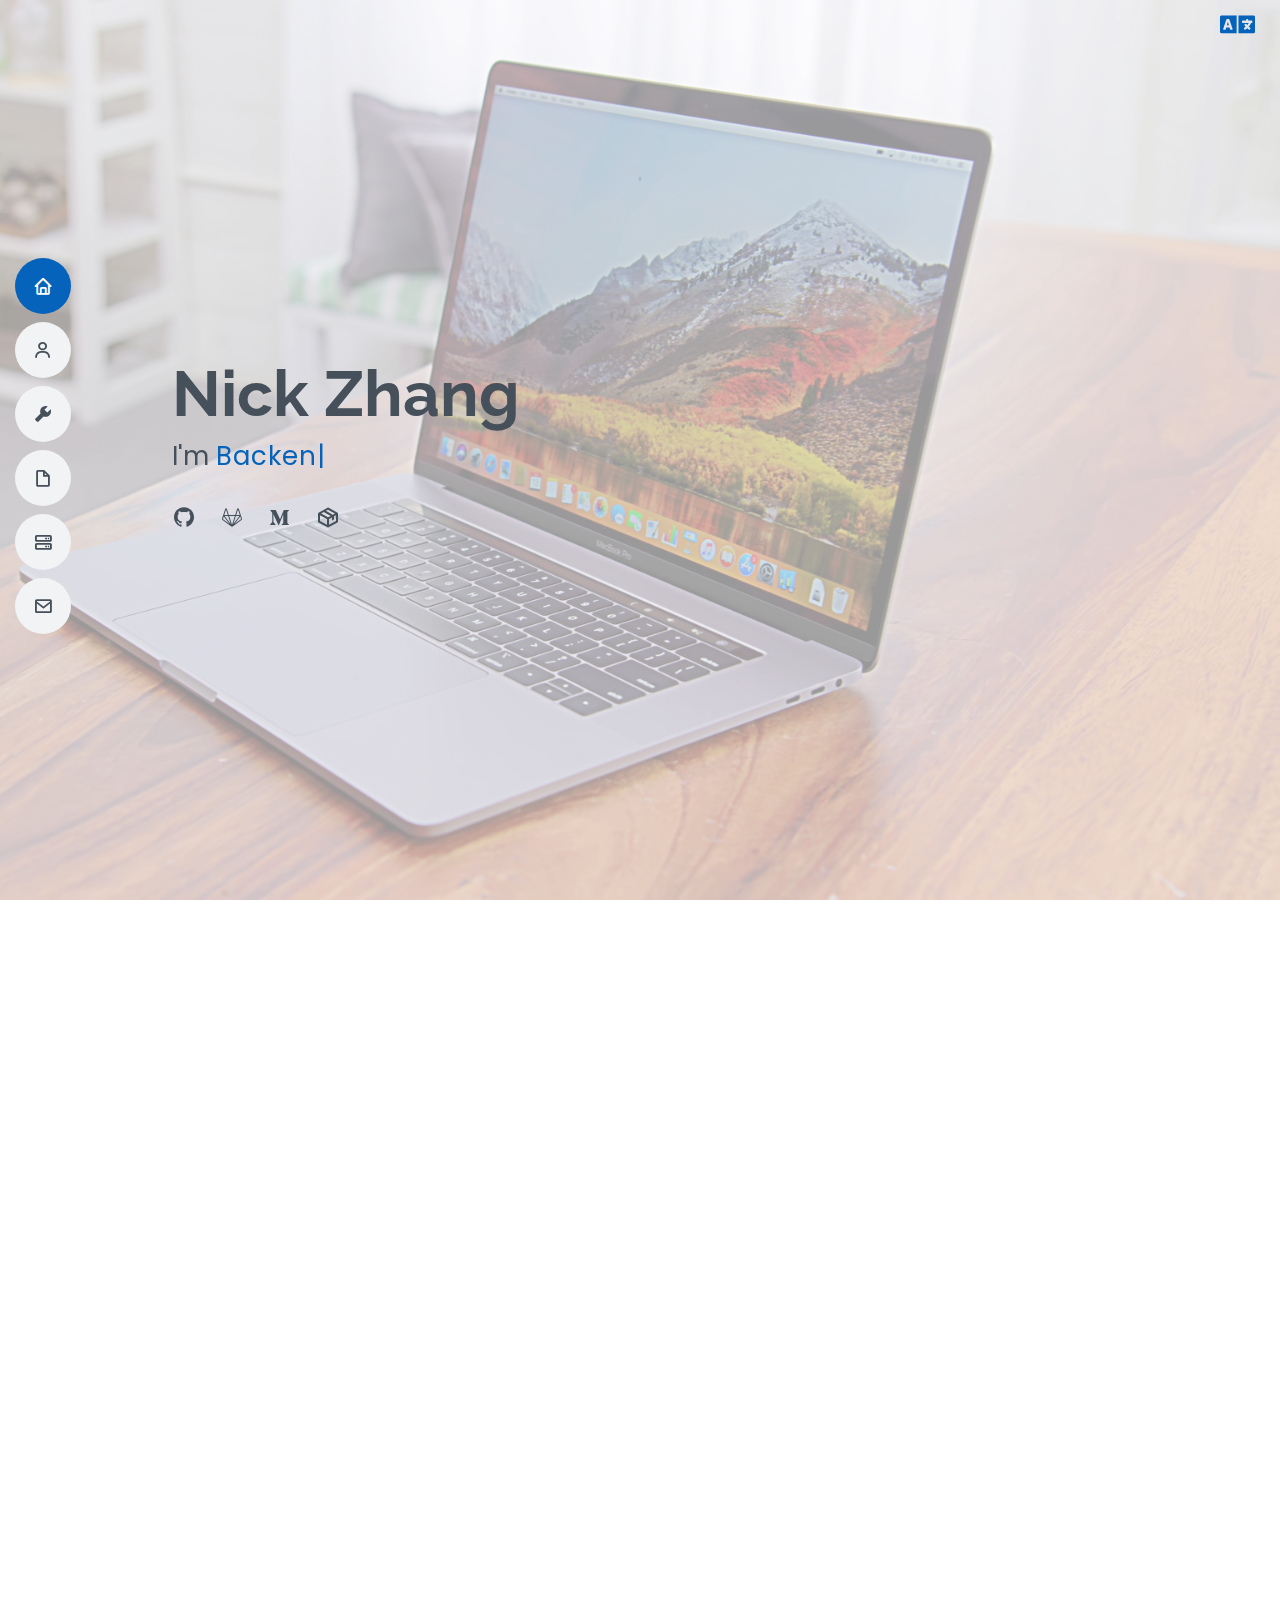
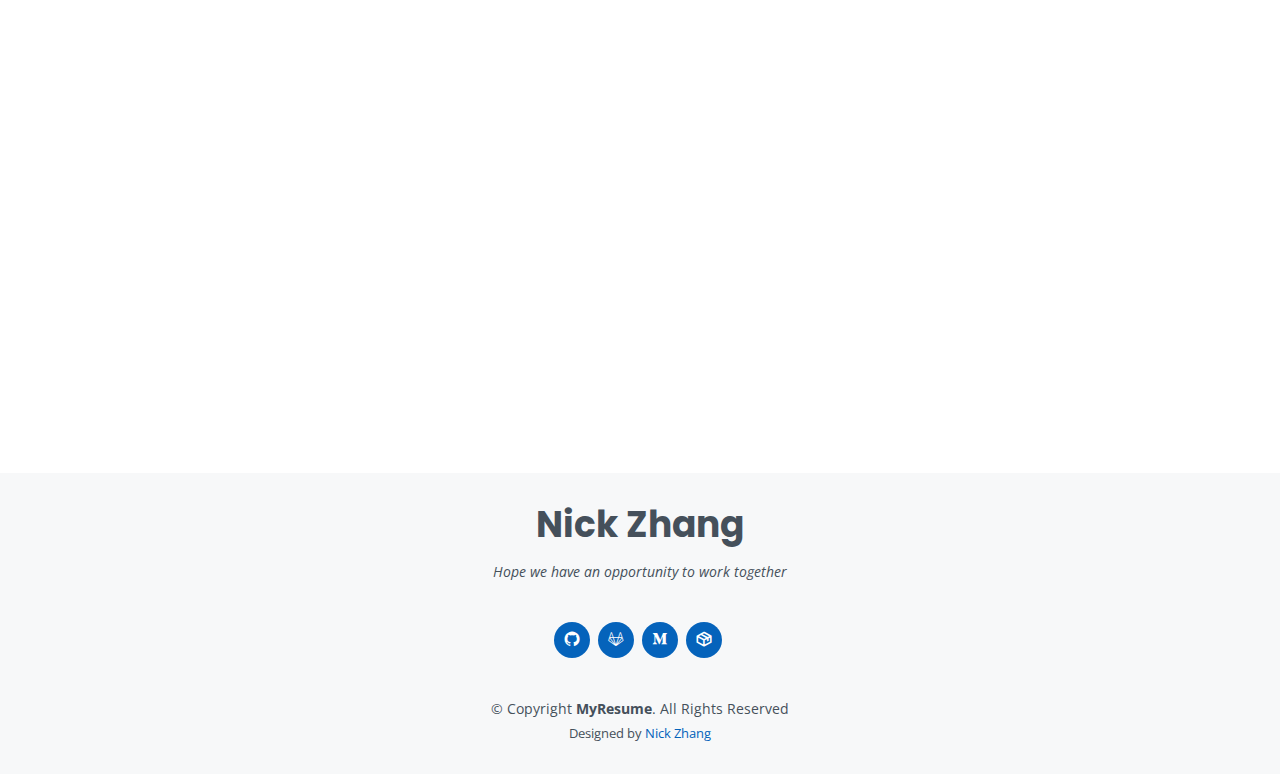
==== commit b2908912: "fix: 新增金球娛樂城作品(@nick)" ====
--- a/index.html
+++ b/index.html
@@ -42,7 +42,7 @@
 <!-- ======= Mobile nav toggle button ======= -->
 <!-- <button type="button" class="mobile-nav-toggle d-xl-none"><i class="bi bi-list mobile-nav-toggle"></i></button> -->
 <i class="bi bi-list mobile-nav-toggle d-xl-none"></i>
-<a href="./index_en.html" class="github"><i class="fas fa-language translation-nav-toggle"></i></a>
+<a href="./index_zh.html" class="github"><i class="fas fa-language translation-nav-toggle"></i></a>
 
 <!-- ======= Header ======= -->
 <header id="header" class="d-flex flex-column justify-content-center">
@@ -758,6 +758,21 @@
 						</div>
 						<h4>CCU Start Up Land</h4>
 						<a href="https://www.startupland.ccu.edu.tw/" target="_blank" class="github">
+							<i class="bx bxl-html5 h1"></i>
+						</a>
+					</div>
+				</div>
+				
+				<div class="col-lg-4 col-md-6 my-1" data-aos="zoom-in" data-aos-delay="100">
+					<div class="icon-box iconbox-blue">
+						<div class="icon">
+							<svg width="100" height="100" viewBox="0 0 600 600" xmlns="http://www.w3.org/2000/svg">
+								<path stroke="none" stroke-width="0" fill="#f5f5f5" d="M300,521.0016835830174C376.1290562159157,517.8887921683347,466.0731472004068,529.7835943286574,510.70327084640275,468.03025145048787C554.3714126377745,407.6079735673963,508.03601936045806,328.9844924480964,491.2728898941984,256.3432110539036C474.5976632858925,184.082847569629,479.9380746630129,96.60480741107993,416.23090153303,58.64404602377083C348.86323505073057,18.502131276798302,261.93793281208167,40.57373210992963,193.5410806939664,78.93577620505333C130.42746243093433,114.334589627462,98.30271207620316,179.96522072025542,76.75703585869454,249.04625023123273C51.97151888228291,328.5150500222984,13.704378332031375,421.85034740162234,66.52175969318436,486.19268352777647C119.04800174914682,550.1803526380478,217.28368757567262,524.383925680826,300,521.0016835830174"></path>
+							</svg>
+							<i class="bx bxs-dice-6"></i>
+						</div>
+						<h4>TW886-casino</h4>
+						<a href="https://tw886.1768hy.net/" target="_blank" class="github">
 							<i class="bx bxl-html5 h1"></i>
 						</a>
 					</div>
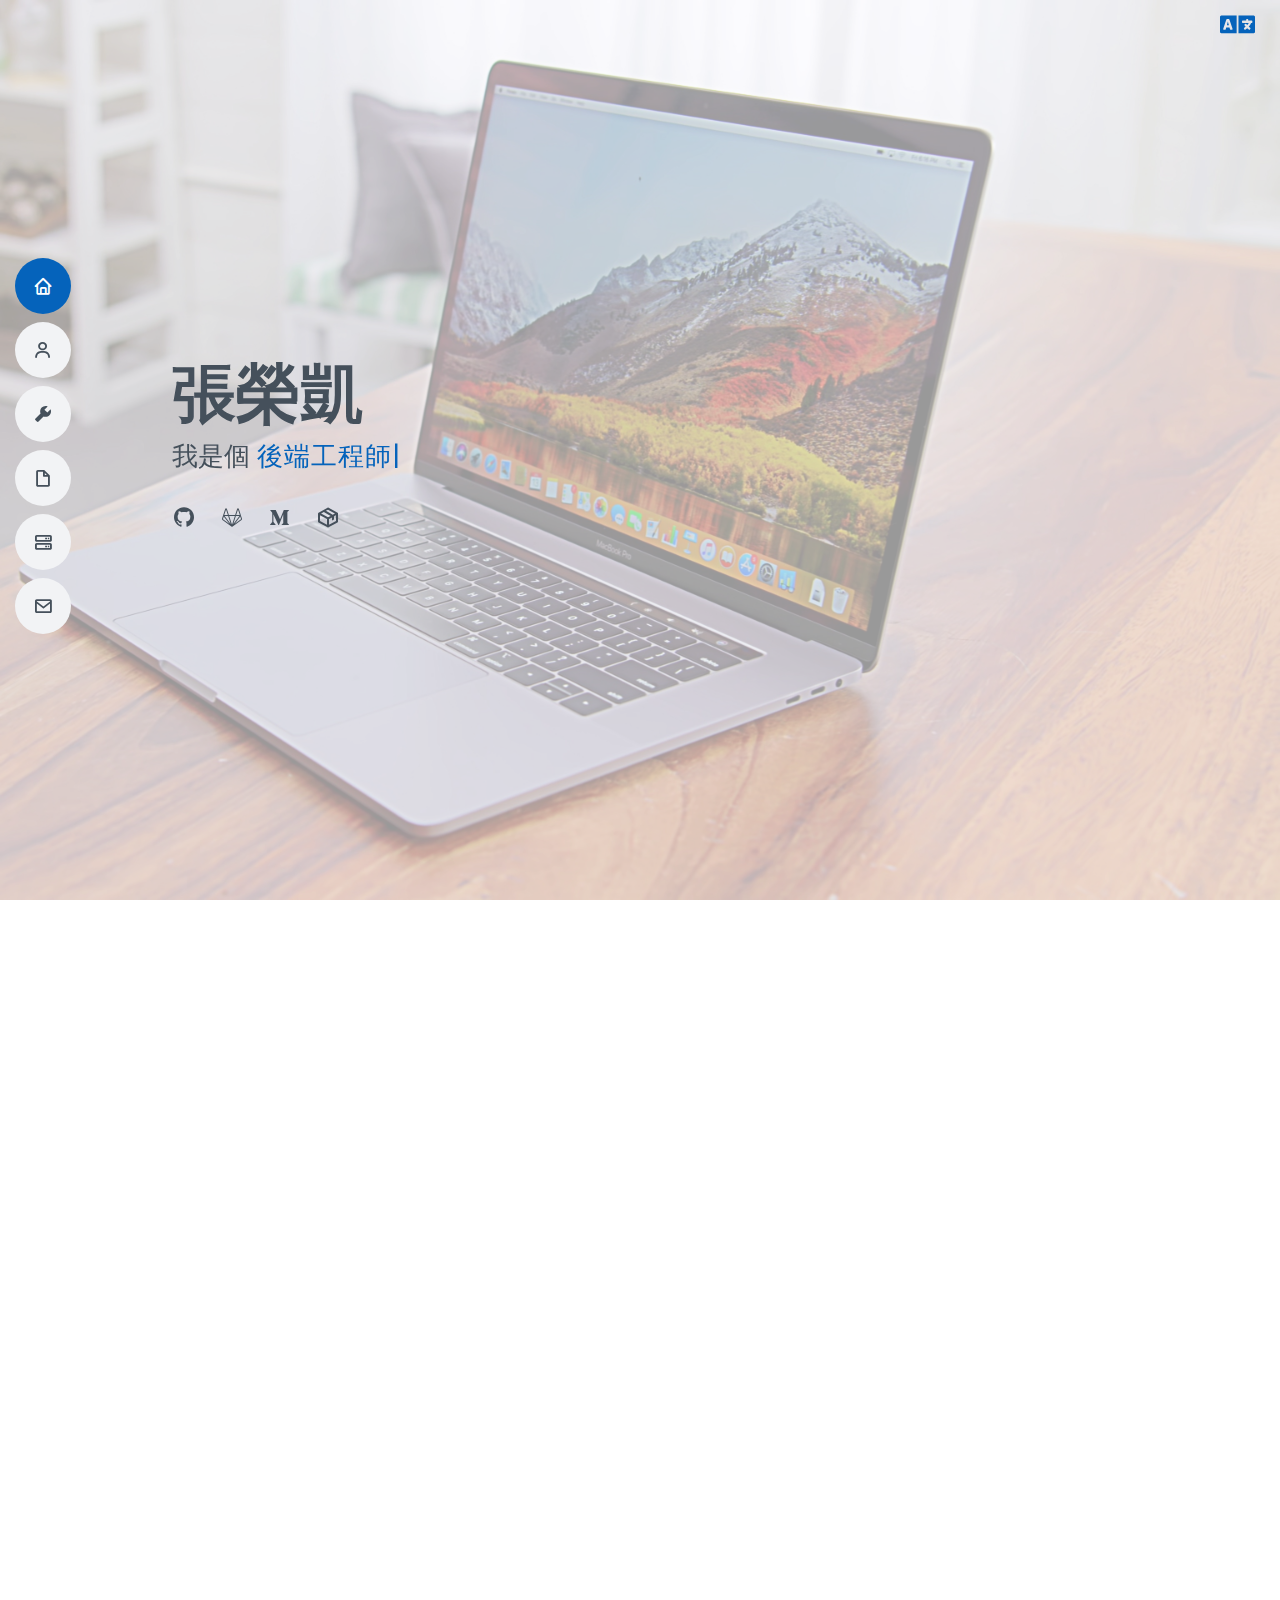
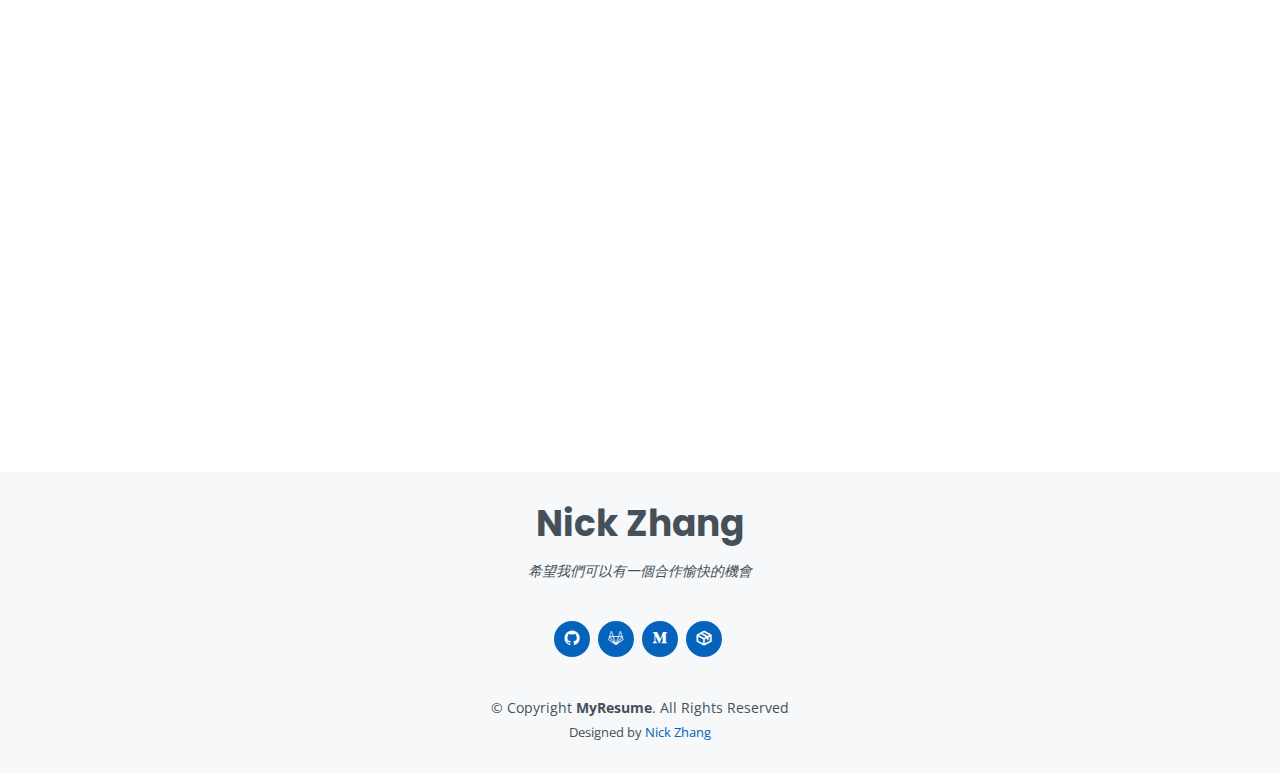
==== commit 2badbf0c: "fix: 修改內容" ====
--- a/index.html
+++ b/index.html
@@ -2,981 +2,950 @@
 <html lang="en">
 
 <head>
-	<meta charset="utf-8">
-	<meta content="width=device-width, initial-scale=1.0" name="viewport">
+  <meta charset="utf-8">
+  <meta content="width=device-width, initial-scale=1.0" name="viewport">
+
+  <title>履歷</title>
+  <meta content="" name="description">
+  <meta content="" name="keywords">
+
+  <!-- Favicons -->
+  <link href="https://img.icons8.com/ios-glyphs/50/000000/resume.png" rel="icon">
+  <link href="assets/img/apple-touch-icon.png" rel="apple-touch-icon">
+
+  <!-- Google Fonts -->
+  <link href="https://fonts.googleapis.com/css?family=Open+Sans:300,300i,400,400i,600,600i,700,700i|Raleway:300,300i,400,400i,500,500i,600,600i,700,700i|Poppins:300,300i,400,400i,500,500i,600,600i,700,700i" rel="stylesheet">
+
+  <!-- Vendor CSS Files -->
+  <link href="assets/vendor/aos/aos.css" rel="stylesheet">
+  <link href="assets/vendor/bootstrap/css/bootstrap.min.css" rel="stylesheet">
+  <link href="assets/vendor/bootstrap-icons/bootstrap-icons.css" rel="stylesheet">
+  <link href="assets/vendor/boxicons/css/boxicons.min.css" rel="stylesheet">
+  <link href="assets/vendor/glightbox/css/glightbox.min.css" rel="stylesheet">
+  <link href="assets/vendor/swiper/swiper-bundle.min.css" rel="stylesheet">
+  <link href="assets/vendor/fontawesome5/css/all.min.css" rel="stylesheet">
+
+  <!-- Template Main CSS File -->
+  <link href="assets/css/style.css" rel="stylesheet">
+
+  <!-- =======================================================
+  * Template Name: MyResume - v4.7.0
+  * Template URL: https://bootstrapmade.com/free-html-bootstrap-template-my-resume/
+  * Author: BootstrapMade.com
+  * License: https://bootstrapmade.com/license/
+  ======================================================== -->
+</head>
+
+<body>
+
+  <!-- ======= Mobile nav toggle button ======= -->
+  <!-- <button type="button" class="mobile-nav-toggle d-xl-none"><i class="bi bi-list mobile-nav-toggle"></i></button> -->
+  <i class="bi bi-list mobile-nav-toggle d-xl-none"></i>
+  <a href="./index_en.html" class="github"><i class="fas fa-language translation-nav-toggle"></i></a>
+  
+  <!-- ======= Header ======= -->
+  <header id="header" class="d-flex flex-column justify-content-center">
+
+    <nav id="navbar" class="navbar nav-menu">
+      <ul>
+        <li><a href="#hero" class="nav-link scrollto active"><i class="bx bx-home"></i> <span>主頁</span></a></li>
+        <li><a href="#about" class="nav-link scrollto"><i class="bx bx-user"></i> <span>關於我</span></a></li>
+        <li><a href="#skills" class="nav-link scrollto"><i class="bx bxs-wrench"></i> <span>技能</span></a></li>
+        <li><a href="#resume" class="nav-link scrollto"><i class="bx bx-file-blank"></i> <span>經歷</span></a></li>
+<!--        <li><a href="#portfolio" class="nav-link scrollto"><i class="bx bx-book-content"></i> <span>Portfolio</span></a></li>-->
+        <li><a href="#services" class="nav-link scrollto"><i class="bx bx-server"></i> <span>作品</span></a></li>
+        <li><a href="#contact" class="nav-link scrollto"><i class="bx bx-envelope"></i> <span>與我聯絡</span></a></li>
+      </ul>
+    </nav><!-- .nav-menu -->
+
+  </header><!-- End Header -->
+
+  <!-- ======= Hero Section ======= -->
+  <section id="hero" class="d-flex flex-column justify-content-center">
+    <div class="container" data-aos="zoom-in" data-aos-delay="100">
+      <h1>張榮凱</h1>
+      <p>我是個 <span class="typed" data-typed-items="後端工程師, 專案負責人, 程式開發者, 資料庫管理員"></span></p>
+      <div class="social-links">
+        <a href="https://github.com/castion2293" target="_blank" class="github"><i class="bx bxl-github"></i></a>
+        <a href="https://gitlab.com/castion2293" target="_blank" class="gitlab"><i class="bx bxl-gitlab"></i></a>
+        <a href="https://castion2293.medium.com/" target="_blank" class="medium"><i class="bx bxl-medium"></i></a>
+        <a href="https://packagist.org/users/castion2293/packages/" target="_blank" class="medium"><i class="bx bx-package"></i></a>
+      </div>
+    </div>
+  </section><!-- End Hero -->
+
+  <main id="main">
+
+    <!-- ======= About Section ======= -->
+    <section id="about" class="about">
+      <div class="container" data-aos="fade-up">
+
+        <div class="section-title">
+          <h2>關於我</h2>
+          <div class="d-none d-md-block">
+            <p>我是一名喜歡研究程式開發的工程師，擅長後端的開發處理，主要是PHP語言，Laravel架構為主，資料庫的架構設計</p>
+            <p>對於linux系統，docker容器，vue前端開發，分散式架構及Python爬蟲也有涉獵一些</p>
+          </div>
+          <div class="d-block d-md-none">
+            <p>我是一名喜歡研究程式開發的工程師，擅長後端的開發處理，主要是PHP語言，Laravel架構為主，資料庫的架構設計，對於linux系統，docker容器，vue前端開發，分散式架構及Python爬蟲也有涉獵一些</p>
+          </div>
+        </div>
+
+        <div class="row">
+          <div class="col-lg-4">
+            <img src="assets/img/DSC_0290.JPG" class="img-fluid" alt="">
+          </div>
+          <div class="col-lg-8 pt-4 pt-lg-0 content">
+            <h3>基本資料</h3>
+            <div class="row pt-3">
+              <div class="col-lg-6">
+                <ul>
+                  <li><i class="bi bi-chevron-right"></i> <strong>姓名:</strong> <span>張榮凱</span></li>
+                  <li><i class="bi bi-chevron-right"></i> <strong>生日:</strong> <span>1987/12/19</span></li>
+                  <li><i class="bi bi-chevron-right"></i> <strong>學歷:</strong> <span>大學</span></li>
+                  <li><i class="bi bi-chevron-right"></i> <strong>居住地:</strong> <span>台中, 台灣</span></li>
+                </ul>
+              </div>
+              <div class="col-lg-6">
+                <ul>
+                  <li><i class="bi bi-chevron-right"></i> <strong>電話:</strong> <span>0968-751-760</span></li>
+                  <li><i class="bi bi-chevron-right"></i> <strong>Email:</strong> <span>castion2293@yahoo.com.tw</span></li>
+                  <li><i class="bi bi-chevron-right"></i> <strong>Line ID:</strong> <span>castion2293</span></li>
+                  <li><i class="bi bi-chevron-right"></i> <strong>Telegram:</strong> <span>castion2293</span></li>
+                </ul>
+              </div>
+            </div>
+            <p class="p-3">
+              目前在一家遊戲開發公司當任後端開發部門主管，專案開發負責人及資料庫維護管理者，帶領團隊人數約5人，程式開發經驗已經超過5年以上
+            </p>
+          </div>
+        </div>
+
+      </div>
+    </section><!-- End About Section -->
+
+    <!-- ======= Facts Section ======= -->
+<!--    <section id="facts" class="facts">-->
+<!--      <div class="container" data-aos="fade-up">-->
+
+<!--        <div class="section-title">-->
+<!--          <h2>Facts</h2>-->
+<!--          <p>Magnam dolores commodi suscipit. Necessitatibus eius consequatur ex aliquid fuga eum quidem. Sit sint consectetur velit. Quisquam quos quisquam cupiditate. Et nemo qui impedit suscipit alias ea. Quia fugiat sit in iste officiis commodi quidem hic quas.</p>-->
+<!--        </div>-->
+
+<!--        <div class="row">-->
+
+<!--          <div class="col-lg-3 col-md-6">-->
+<!--            <div class="count-box">-->
+<!--              <i class="bi bi-emoji-smile"></i>-->
+<!--              <span data-purecounter-start="0" data-purecounter-end="232" data-purecounter-duration="1" class="purecounter"></span>-->
+<!--              <p>Happy Clients</p>-->
+<!--            </div>-->
+<!--          </div>-->
+
+<!--          <div class="col-lg-3 col-md-6 mt-5 mt-md-0">-->
+<!--            <div class="count-box">-->
+<!--              <i class="bi bi-journal-richtext"></i>-->
+<!--              <span data-purecounter-start="0" data-purecounter-end="521" data-purecounter-duration="1" class="purecounter"></span>-->
+<!--              <p>Projects</p>-->
+<!--            </div>-->
+<!--          </div>-->
+
+<!--          <div class="col-lg-3 col-md-6 mt-5 mt-lg-0">-->
+<!--            <div class="count-box">-->
+<!--              <i class="bi bi-headset"></i>-->
+<!--              <span data-purecounter-start="0" data-purecounter-end="1463" data-purecounter-duration="1" class="purecounter"></span>-->
+<!--              <p>Hours Of Support</p>-->
+<!--            </div>-->
+<!--          </div>-->
+
+<!--          <div class="col-lg-3 col-md-6 mt-5 mt-lg-0">-->
+<!--            <div class="count-box">-->
+<!--              <i class="bi bi-award"></i>-->
+<!--              <span data-purecounter-start="0" data-purecounter-end="25" data-purecounter-duration="1" class="purecounter"></span>-->
+<!--              <p>Awards</p>-->
+<!--            </div>-->
+<!--          </div>-->
+
+<!--        </div>-->
+
+<!--      </div>-->
+<!--    </section>&lt;!&ndash; End Facts Section &ndash;&gt;-->
+
+    <!-- ======= Skills Section ======= -->
+    <section id="skills" class="skills section-bg">
+      <div class="container" data-aos="fade-up">
+
+        <div class="section-title">
+          <h2>技能</h2>
+        </div>
+
+        <div class="row skills-content">
+
+          <div class="col-lg-6">
+            <div class="progress">
+              <span class="skill">PHP <i class="val">100%</i></span>
+              <div class="progress-bar-wrap">
+                <div class="progress-bar" role="progressbar" aria-valuenow="100" aria-valuemin="0" aria-valuemax="100"></div>
+              </div>
+            </div>
+            <div class="progress">
+              <span class="skill">MySQL <i class="val">100%</i></span>
+              <div class="progress-bar-wrap">
+                <div class="progress-bar" role="progressbar" aria-valuenow="100" aria-valuemin="0" aria-valuemax="100"></div>
+              </div>
+            </div>
+            <div class="progress">
+              <span class="skill">Redis <i class="val">90%</i></span>
+              <div class="progress-bar-wrap">
+                <div class="progress-bar" role="progressbar" aria-valuenow="90" aria-valuemin="0" aria-valuemax="100"></div>
+              </div>
+            </div>
+            <div class="progress">
+              <span class="skill">Linux <i class="val">90%</i></span>
+              <div class="progress-bar-wrap">
+                <div class="progress-bar" role="progressbar" aria-valuenow="90" aria-valuemin="0" aria-valuemax="100"></div>
+              </div>
+            </div>
+            <div class="progress">
+              <span class="skill">Gitlab CI/CD <i class="val">90%</i></span>
+              <div class="progress-bar-wrap">
+                <div class="progress-bar" role="progressbar" aria-valuenow="90" aria-valuemin="0" aria-valuemax="100"></div>
+              </div>
+            </div>
+            <div class="progress">
+              <span class="skill">Kubernetes <i class="val">80%</i></span>
+              <div class="progress-bar-wrap">
+                <div class="progress-bar" role="progressbar" aria-valuenow="80" aria-valuemin="0" aria-valuemax="100"></div>
+              </div>
+            </div>
+            <div class="progress">
+              <span class="skill">CSS <i class="val">70%</i></span>
+              <div class="progress-bar-wrap">
+                <div class="progress-bar" role="progressbar" aria-valuenow="70" aria-valuemin="0" aria-valuemax="100"></div>
+              </div>
+            </div>
+            <div class="progress">
+              <span class="skill">Vue.js <i class="val">80%</i></span>
+              <div class="progress-bar-wrap">
+                <div class="progress-bar" role="progressbar" aria-valuenow="80" aria-valuemin="0" aria-valuemax="100"></div>
+              </div>
+            </div>
+            <div class="progress">
+              <span class="skill">GCP <i class="val">80%</i></span>
+              <div class="progress-bar-wrap">
+                <div class="progress-bar" role="progressbar" aria-valuenow="80" aria-valuemin="0" aria-valuemax="100"></div>
+              </div>
+            </div>
+
+          </div>
+
+          <div class="col-lg-6">
+            <div class="progress">
+              <span class="skill">Laravel <i class="val">100%</i></span>
+              <div class="progress-bar-wrap">
+                <div class="progress-bar" role="progressbar" aria-valuenow="100" aria-valuemin="0" aria-valuemax="100"></div>
+              </div>
+            </div>
+            <div class="progress">
+              <span class="skill">Git <i class="val">90%</i></span>
+              <div class="progress-bar-wrap">
+                <div class="progress-bar" role="progressbar" aria-valuenow="90" aria-valuemin="0" aria-valuemax="100"></div>
+              </div>
+            </div>
+            <div class="progress">
+              <span class="skill">MongoDB <i class="val">90%</i></span>
+              <div class="progress-bar-wrap">
+                <div class="progress-bar" role="progressbar" aria-valuenow="90" aria-valuemin="0" aria-valuemax="100"></div>
+              </div>
+            </div>
+            <div class="progress">
+              <span class="skill">Ubuntu <i class="val">80%</i></span>
+              <div class="progress-bar-wrap">
+                <div class="progress-bar" role="progressbar" aria-valuenow="80" aria-valuemin="0" aria-valuemax="100"></div>
+              </div>
+            </div>
+            <div class="progress">
+              <span class="skill">Docker <i class="val">80%</i></span>
+              <div class="progress-bar-wrap">
+                <div class="progress-bar" role="progressbar" aria-valuenow="80" aria-valuemin="0" aria-valuemax="100"></div>
+              </div>
+            </div>
+            <div class="progress">
+              <span class="skill">HTML <i class="val">100%</i></span>
+              <div class="progress-bar-wrap">
+                <div class="progress-bar" role="progressbar" aria-valuenow="100" aria-valuemin="0" aria-valuemax="100"></div>
+              </div>
+            </div>
+            <div class="progress">
+              <span class="skill">Javascript <i class="val">80%</i></span>
+              <div class="progress-bar-wrap">
+                <div class="progress-bar" role="progressbar" aria-valuenow="80" aria-valuemin="0" aria-valuemax="100"></div>
+              </div>
+            </div>
+            <div class="progress">
+              <span class="skill">Python <i class="val">70%</i></span>
+              <div class="progress-bar-wrap">
+                <div class="progress-bar" role="progressbar" aria-valuenow="70" aria-valuemin="0" aria-valuemax="100"></div>
+              </div>
+            </div>
+            <div class="progress">
+              <span class="skill">AWS <i class="val">80%</i></span>
+              <div class="progress-bar-wrap">
+                <div class="progress-bar" role="progressbar" aria-valuenow="80" aria-valuemin="0" aria-valuemax="100"></div>
+              </div>
+            </div>
+
+          </div>
+
+        </div>
+
+      </div>
+    </section><!-- End Skills Section -->
+
+    <!-- ======= Resume Section ======= -->
+    <section id="resume" class="resume">
+      <div class="container" data-aos="fade-up">
+
+        <div class="section-title">
+          <h2>經歷</h2>
+        </div>
+
+        <div class="row">
+          <div class="col-lg-6">
+            <h3 class="resume-title">工作</h3>
+            <div class="resume-item">
+              <h4>後端部門主管</h4>
+              <h5>2020 - 現在</h5>
+              <p><em>雍海科技, 台中</em></p>
+              <ul>
+                <li>後端部門負責人</li>
+                <li>管理後端團隊 人數5人</li>
+                <li>專案開發與決策設計負責人</li>
+                <li>PHP後端程式開發 / gitlab CI/CD 自動化部屬 / GCP雲端主機架設</li>
+                <li>例行維護工作與新功能添加</li>
+              </ul>
+              <p><em>實務經驗</em></p>
+              <ul>
+                <li>資料庫讀寫分離(MySQL)，並使用索引優化百萬級別的大表</li>
+                <li>NoSQL應用(使用MongoDB)</li>
+                <li>為舊有專案翻修Lagacy Code並補上單元測試及應用端的效能改善</li>
+                <li>後台系統報表設計與開發</li>
+              </ul>
+            </div>
+            <div class="resume-item">
+              <h4>後端工程師</h4>
+              <h5>2017 - 2020</h5>
+              <p><em>儁上科技, 台中</em></p>
+              <ul>
+                <li>開發遊戲平台及後台管理系統(Laravel框架)</li>
+                <li>功能模組抽離 / 第三方API串接 / 微服務導向設計</li>
+                <li>舊專案重構及測試撰寫</li>
+              </ul>
+              <p><em>實務經驗</em></p>
+              <ul>
+                <li>大型遊戲前台及後台開發，可供上萬會員使用</li>
+                <li>遊戲功能模組獨立成分散式架構，供第三方客戶串接更加方便</li>
+                <li>第三方金流API串接與平台系統架構之兼容設計，提升未來串接上的擴充性</li>
+              </ul>
+            </div>
+            <div class="resume-item">
+              <h4>技術服務工程師</h4>
+              <h5>2015 - 2016</h5>
+              <p><em>羅博特科技, 台中</em></p>
+              <ul>
+                <li>協助客戶導入機械手臂自動化並做問題排除</li>
+                <li>反應客戶問題並以英文與原廠溝通</li>
+              </ul>
+              <p><em>實務經驗</em></p>
+              <ul>
+                <li>PC base與Robot系統整合</li>
+                <li>Robot與視覺整合及動態追片</li>
+                <li>4軸及6軸Robot自動化應用</li>
+              </ul>
+            </div>
+          </div>
+          <div class="col-lg-6">
+            <h3 class="resume-title">學歷</h3>
+            <div class="resume-item">
+              <h4>電腦科學</h4>
+              <h5>2016 - 2017</h5>
+              <p><em>LDS Business College, Salt Lake City, UT</em></p>
+              <ul>
+                <li>設計線上點餐系統 並以此作品參加校內創業競賽</li>
+              </ul>
+            </div>
+            <div class="resume-item">
+              <h4>機械工程</h4>
+              <h5>2006 - 2010</h5>
+              <p><em>中興大學, 台中</em></p>
+              <ul>
+                <li>C語言撰寫OpenCV影像處理</li>
+                <li>專題競賽全系第三名</li>
+              </ul>
+            </div>
+          </div>
+        </div>
+
+      </div>
+    </section><!-- End Resume Section -->
+
+    <!-- ======= Portfolio Section ======= -->
+<!--    <section id="portfolio" class="portfolio section-bg">-->
+<!--      <div class="container" data-aos="fade-up">-->
+
+<!--        <div class="section-title">-->
+<!--          <h2>Portfolio</h2>-->
+<!--          <p>Magnam dolores commodi suscipit. Necessitatibus eius consequatur ex aliquid fuga eum quidem. Sit sint consectetur velit. Quisquam quos quisquam cupiditate. Et nemo qui impedit suscipit alias ea. Quia fugiat sit in iste officiis commodi quidem hic quas.</p>-->
+<!--        </div>-->
+
+<!--        <div class="row">-->
+<!--          <div class="col-lg-12 d-flex justify-content-center" data-aos="fade-up" data-aos-delay="100">-->
+<!--            <ul id="portfolio-flters">-->
+<!--              <li data-filter="*" class="filter-active">All</li>-->
+<!--              <li data-filter=".filter-app">App</li>-->
+<!--              <li data-filter=".filter-card">Card</li>-->
+<!--              <li data-filter=".filter-web">Web</li>-->
+<!--            </ul>-->
+<!--          </div>-->
+<!--        </div>-->
+
+<!--        <div class="row portfolio-container" data-aos="fade-up" data-aos-delay="200">-->
+
+<!--          <div class="col-lg-4 col-md-6 portfolio-item filter-app">-->
+<!--            <div class="portfolio-wrap">-->
+<!--              <img src="assets/img/portfolio/portfolio-1.jpg" class="img-fluid" alt="">-->
+<!--              <div class="portfolio-info">-->
+<!--                <h4>App 1</h4>-->
+<!--                <p>App</p>-->
+<!--                <div class="portfolio-links">-->
+<!--                  <a href="assets/img/portfolio/portfolio-1.jpg" data-gallery="portfolioGallery" class="portfolio-lightbox" title="App 1"><i class="bx bx-plus"></i></a>-->
+<!--                  <a href="portfolio-details.html" class="portfolio-details-lightbox" data-glightbox="type: external" title="Portfolio Details"><i class="bx bx-link"></i></a>-->
+<!--                </div>-->
+<!--              </div>-->
+<!--            </div>-->
+<!--          </div>-->
+
+<!--          <div class="col-lg-4 col-md-6 portfolio-item filter-web">-->
+<!--            <div class="portfolio-wrap">-->
+<!--              <img src="assets/img/portfolio/portfolio-2.jpg" class="img-fluid" alt="">-->
+<!--              <div class="portfolio-info">-->
+<!--                <h4>Web 3</h4>-->
+<!--                <p>Web</p>-->
+<!--                <div class="portfolio-links">-->
+<!--                  <a href="assets/img/portfolio/portfolio-2.jpg" data-gallery="portfolioGallery" class="portfolio-lightbox" title="Web 3"><i class="bx bx-plus"></i></a>-->
+<!--                  <a href="portfolio-details.html" class="portfolio-details-lightbox" data-glightbox="type: external" title="Portfolio Details"><i class="bx bx-link"></i></a>-->
+<!--                </div>-->
+<!--              </div>-->
+<!--            </div>-->
+<!--          </div>-->
+
+<!--          <div class="col-lg-4 col-md-6 portfolio-item filter-app">-->
+<!--            <div class="portfolio-wrap">-->
+<!--              <img src="assets/img/portfolio/portfolio-3.jpg" class="img-fluid" alt="">-->
+<!--              <div class="portfolio-info">-->
+<!--                <h4>App 2</h4>-->
+<!--                <p>App</p>-->
+<!--                <div class="portfolio-links">-->
+<!--                  <a href="assets/img/portfolio/portfolio-3.jpg" data-gallery="portfolioGallery" class="portfolio-lightbox" title="App 2"><i class="bx bx-plus"></i></a>-->
+<!--                  <a href="portfolio-details.html" class="portfolio-details-lightbox" data-glightbox="type: external" title="Portfolio Details"><i class="bx bx-link"></i></a>-->
+<!--                </div>-->
+<!--              </div>-->
+<!--            </div>-->
+<!--          </div>-->
+
+<!--          <div class="col-lg-4 col-md-6 portfolio-item filter-card">-->
+<!--            <div class="portfolio-wrap">-->
+<!--              <img src="assets/img/portfolio/portfolio-4.jpg" class="img-fluid" alt="">-->
+<!--              <div class="portfolio-info">-->
+<!--                <h4>Card 2</h4>-->
+<!--                <p>Card</p>-->
+<!--                <div class="portfolio-links">-->
+<!--                  <a href="assets/img/portfolio/portfolio-4.jpg" data-gallery="portfolioGallery" class="portfolio-lightbox" title="Card 2"><i class="bx bx-plus"></i></a>-->
+<!--                  <a href="portfolio-details.html" class="portfolio-details-lightbox" data-glightbox="type: external" title="Portfolio Details"><i class="bx bx-link"></i></a>-->
+<!--                </div>-->
+<!--              </div>-->
+<!--            </div>-->
+<!--          </div>-->
+
+<!--          <div class="col-lg-4 col-md-6 portfolio-item filter-web">-->
+<!--            <div class="portfolio-wrap">-->
+<!--              <img src="assets/img/portfolio/portfolio-5.jpg" class="img-fluid" alt="">-->
+<!--              <div class="portfolio-info">-->
+<!--                <h4>Web 2</h4>-->
+<!--                <p>Web</p>-->
+<!--                <div class="portfolio-links">-->
+<!--                  <a href="assets/img/portfolio/portfolio-5.jpg" data-gallery="portfolioGallery" class="portfolio-lightbox" title="Web 2"><i class="bx bx-plus"></i></a>-->
+<!--                  <a href="portfolio-details.html" class="portfolio-details-lightbox" data-glightbox="type: external" title="Portfolio Details"><i class="bx bx-link"></i></a>-->
+<!--                </div>-->
+<!--              </div>-->
+<!--            </div>-->
+<!--          </div>-->
+
+<!--          <div class="col-lg-4 col-md-6 portfolio-item filter-app">-->
+<!--            <div class="portfolio-wrap">-->
+<!--              <img src="assets/img/portfolio/portfolio-6.jpg" class="img-fluid" alt="">-->
+<!--              <div class="portfolio-info">-->
+<!--                <h4>App 3</h4>-->
+<!--                <p>App</p>-->
+<!--                <div class="portfolio-links">-->
+<!--                  <a href="assets/img/portfolio/portfolio-6.jpg" data-gallery="portfolioGallery" class="portfolio-lightbox" title="App 3"><i class="bx bx-plus"></i></a>-->
+<!--                  <a href="portfolio-details.html" class="portfolio-details-lightbox" data-glightbox="type: external" title="Portfolio Details"><i class="bx bx-link"></i></a>-->
+<!--                </div>-->
+<!--              </div>-->
+<!--            </div>-->
+<!--          </div>-->
+
+<!--          <div class="col-lg-4 col-md-6 portfolio-item filter-card">-->
+<!--            <div class="portfolio-wrap">-->
+<!--              <img src="assets/img/portfolio/portfolio-7.jpg" class="img-fluid" alt="">-->
+<!--              <div class="portfolio-info">-->
+<!--                <h4>Card 1</h4>-->
+<!--                <p>Card</p>-->
+<!--                <div class="portfolio-links">-->
+<!--                  <a href="assets/img/portfolio/portfolio-7.jpg" data-gallery="portfolioGallery" class="portfolio-lightbox" title="Card 1"><i class="bx bx-plus"></i></a>-->
+<!--                  <a href="portfolio-details.html" class="portfolio-details-lightbox" data-glightbox="type: external" title="Portfolio Details"><i class="bx bx-link"></i></a>-->
+<!--                </div>-->
+<!--              </div>-->
+<!--            </div>-->
+<!--          </div>-->
+
+<!--          <div class="col-lg-4 col-md-6 portfolio-item filter-card">-->
+<!--            <div class="portfolio-wrap">-->
+<!--              <img src="assets/img/portfolio/portfolio-8.jpg" class="img-fluid" alt="">-->
+<!--              <div class="portfolio-info">-->
+<!--                <h4>Card 3</h4>-->
+<!--                <p>Card</p>-->
+<!--                <div class="portfolio-links">-->
+<!--                  <a href="assets/img/portfolio/portfolio-8.jpg" data-gallery="portfolioGallery" class="portfolio-lightbox" title="Card 3"><i class="bx bx-plus"></i></a>-->
+<!--                  <a href="portfolio-details.html" class="portfolio-details-lightbox" data-glightbox="type: external" title="Portfolio Details"><i class="bx bx-link"></i></a>-->
+<!--                </div>-->
+<!--              </div>-->
+<!--            </div>-->
+<!--          </div>-->
+
+<!--          <div class="col-lg-4 col-md-6 portfolio-item filter-web">-->
+<!--            <div class="portfolio-wrap">-->
+<!--              <img src="assets/img/portfolio/portfolio-9.jpg" class="img-fluid" alt="">-->
+<!--              <div class="portfolio-info">-->
+<!--                <h4>Web 3</h4>-->
+<!--                <p>Web</p>-->
+<!--                <div class="portfolio-links">-->
+<!--                  <a href="assets/img/portfolio/portfolio-9.jpg" data-gallery="portfolioGallery" class="portfolio-lightbox" title="Web 3"><i class="bx bx-plus"></i></a>-->
+<!--                  <a href="portfolio-details.html" class="portfolio-details-lightbox" data-glightbox="type: external" title="Portfolio Details"><i class="bx bx-link"></i></a>-->
+<!--                </div>-->
+<!--              </div>-->
+<!--            </div>-->
+<!--          </div>-->
+
+<!--        </div>-->
+
+<!--      </div>-->
+<!--    </section>&lt;!&ndash; End Portfolio Section &ndash;&gt;-->
+
+    <!-- ======= Services Section ======= -->
+    <section id="services" class="services">
+      <div class="container" data-aos="fade-up">
+
+        <div class="section-title">
+          <h2>作品</h2>
+        </div>
+
+        <h3>套件開發</h3>
+
+        <div class="row my-3">
+          <div class="col-lg-4 col-md-6 my-1" data-aos="zoom-in" data-aos-delay="100">
+            <div class="icon-box iconbox-blue">
+              <div class="icon">
+                <svg width="100" height="100" viewBox="0 0 600 600" xmlns="http://www.w3.org/2000/svg">
+                  <path stroke="none" stroke-width="0" fill="#f5f5f5" d="M300,521.0016835830174C376.1290562159157,517.8887921683347,466.0731472004068,529.7835943286574,510.70327084640275,468.03025145048787C554.3714126377745,407.6079735673963,508.03601936045806,328.9844924480964,491.2728898941984,256.3432110539036C474.5976632858925,184.082847569629,479.9380746630129,96.60480741107993,416.23090153303,58.64404602377083C348.86323505073057,18.502131276798302,261.93793281208167,40.57373210992963,193.5410806939664,78.93577620505333C130.42746243093433,114.334589627462,98.30271207620316,179.96522072025542,76.75703585869454,249.04625023123273C51.97151888228291,328.5150500222984,13.704378332031375,421.85034740162234,66.52175969318436,486.19268352777647C119.04800174914682,550.1803526380478,217.28368757567262,524.383925680826,300,521.0016835830174"></path>
+                </svg>
+                <i class="bx bx-history"></i>
+              </div>
+              <h4>operation-record</h4>
+              <p>操作紀錄 - 收集器</p>
+              <a href="https://github.com/castion2293/operation-record" target="_blank" class="github">
+                <i class="bx bxl-github h1"></i>
+              </a>
+            </div>
+          </div>
+
+          <div class="col-lg-4 col-md-6 my-1" data-aos="zoom-in" data-aos-delay="200">
+            <div class="icon-box iconbox-orange ">
+              <div class="icon">
+                <svg width="100" height="100" viewBox="0 0 600 600" xmlns="http://www.w3.org/2000/svg">
+                  <path stroke="none" stroke-width="0" fill="#f5f5f5" d="M300,582.0697525312426C382.5290701553225,586.8405444964366,449.9789794690241,525.3245884688669,502.5850820975895,461.55621195738473C556.606425686781,396.0723002908107,615.8543463187945,314.28637112970534,586.6730223649479,234.56875336149918C558.9533121215079,158.8439757836574,454.9685369536778,164.00468322053177,381.49747125262974,130.76875717737553C312.15926192815925,99.40240125094834,248.97055460311594,18.661163978235184,179.8680185752513,50.54337015887873C110.5421016452524,82.52863877960104,119.82277516462835,180.83849132639028,109.12597500060166,256.43424936330496C100.08760227029461,320.3096726198365,92.17705696193138,384.0621239912766,124.79988738764834,439.7174275375508C164.83382741302287,508.01625554203684,220.96474134820875,577.5009287672846,300,582.0697525312426"></path>
+                </svg>
+                <i class="bx bxs-user-badge"></i>
+              </div>
+              <h4>permission</h4>
+              <p>權限管理器</p>
+              <a href="https://github.com/castion2293/permission" target="_blank" class="github">
+                <i class="bx bxl-github h1"></i>
+              </a>
+            </div>
+          </div>
+
+          <div class="col-lg-4 col-md-6 my-1" data-aos="zoom-in" data-aos-delay="300">
+            <div class="icon-box iconbox-pink">
+              <div class="icon">
+                <svg width="100" height="100" viewBox="0 0 600 600" xmlns="http://www.w3.org/2000/svg">
+                  <path stroke="none" stroke-width="0" fill="#f5f5f5" d="M300,541.5067337569781C382.14930387511276,545.0595476570109,479.8736841581634,548.3450877840088,526.4010558755058,480.5488172755941C571.5218469581645,414.80211281144784,517.5187510058486,332.0715597781072,496.52539010469104,255.14436215662573C477.37192572678356,184.95920475031193,473.57363656557914,105.61284051026155,413.0603344069578,65.22779650032875C343.27470386102294,18.654635553484475,251.2091493199835,5.337323636656869,175.0934190732945,40.62881213300186C97.87086631185822,76.43348514350839,51.98124368387456,156.15599469081315,36.44837278890362,239.84606092416172C21.716077023791087,319.22268207091537,43.775223500013084,401.1760424656574,96.891909868211,461.97329694683043C147.22146801428983,519.5804099606455,223.5754009179313,538.201503339737,300,541.5067337569781"></path>
+                </svg>
+                <i class="bx bx-notepad"></i>
+              </div>
+              <h4>logger</h4>
+              <p>Log紀錄 - 收集器</p>
+              <a href="https://github.com/castion2293/logger" target="_blank" class="github">
+                <i class="bx bxl-github h1"></i>
+              </a>
+            </div>
+          </div>
+
+          <div class="col-lg-4 col-md-6 my-1" data-aos="zoom-in" data-aos-delay="100">
+            <div class="icon-box iconbox-yellow">
+              <div class="icon">
+                <svg width="100" height="100" viewBox="0 0 600 600" xmlns="http://www.w3.org/2000/svg">
+                  <path stroke="none" stroke-width="0" fill="#f5f5f5" d="M300,521.0016835830174C376.1290562159157,517.8887921683347,466.0731472004068,529.7835943286574,510.70327084640275,468.03025145048787C554.3714126377745,407.6079735673963,508.03601936045806,328.9844924480964,491.2728898941984,256.3432110539036C474.5976632858925,184.082847569629,479.9380746630129,96.60480741107993,416.23090153303,58.64404602377083C348.86323505073057,18.502131276798302,261.93793281208167,40.57373210992963,193.5410806939664,78.93577620505333C130.42746243093433,114.334589627462,98.30271207620316,179.96522072025542,76.75703585869454,249.04625023123273C51.97151888228291,328.5150500222984,13.704378332031375,421.85034740162234,66.52175969318436,486.19268352777647C119.04800174914682,550.1803526380478,217.28368757567262,524.383925680826,300,521.0016835830174"></path>
+                </svg>
+                <i class="bx bx-game"></i>
+              </div>
+              <h4>game-hub</h4>
+              <p>遊戲整合橋接器</p>
+              <a href="https://github.com/castion2293/game-hub" target="_blank" class="github">
+                <i class="bx bxl-github h1"></i>
+              </a>
+            </div>
+          </div>
+
+          <div class="col-lg-4 col-md-6 my-1" data-aos="zoom-in" data-aos-delay="200">
+            <div class="icon-box iconbox-red ">
+              <div class="icon">
+                <svg width="100" height="100" viewBox="0 0 600 600" xmlns="http://www.w3.org/2000/svg">
+                  <path stroke="none" stroke-width="0" fill="#f5f5f5" d="M300,582.0697525312426C382.5290701553225,586.8405444964366,449.9789794690241,525.3245884688669,502.5850820975895,461.55621195738473C556.606425686781,396.0723002908107,615.8543463187945,314.28637112970534,586.6730223649479,234.56875336149918C558.9533121215079,158.8439757836574,454.9685369536778,164.00468322053177,381.49747125262974,130.76875717737553C312.15926192815925,99.40240125094834,248.97055460311594,18.661163978235184,179.8680185752513,50.54337015887873C110.5421016452524,82.52863877960104,119.82277516462835,180.83849132639028,109.12597500060166,256.43424936330496C100.08760227029461,320.3096726198365,92.17705696193138,384.0621239912766,124.79988738764834,439.7174275375508C164.83382741302287,508.01625554203684,220.96474134820875,577.5009287672846,300,582.0697525312426"></path>
+                </svg>
+                <i class="bx bx-money"></i>
+              </div>
+              <h4>paytool</h4>
+              <p>第三方支付工具</p>
+              <a href="https://github.com/castion2293/paytool" target="_blank" class="github">
+                <i class="bx bxl-github h1"></i>
+              </a>
+            </div>
+          </div>
+
+          <div class="col-lg-4 col-md-6 my-1" data-aos="zoom-in" data-aos-delay="300">
+            <div class="icon-box iconbox-teal">
+              <div class="icon">
+                <svg width="100" height="100" viewBox="0 0 600 600" xmlns="http://www.w3.org/2000/svg">
+                  <path stroke="none" stroke-width="0" fill="#f5f5f5" d="M300,541.5067337569781C382.14930387511276,545.0595476570109,479.8736841581634,548.3450877840088,526.4010558755058,480.5488172755941C571.5218469581645,414.80211281144784,517.5187510058486,332.0715597781072,496.52539010469104,255.14436215662573C477.37192572678356,184.95920475031193,473.57363656557914,105.61284051026155,413.0603344069578,65.22779650032875C343.27470386102294,18.654635553484475,251.2091493199835,5.337323636656869,175.0934190732945,40.62881213300186C97.87086631185822,76.43348514350839,51.98124368387456,156.15599469081315,36.44837278890362,239.84606092416172C21.716077023791087,319.22268207091537,43.775223500013084,401.1760424656574,96.891909868211,461.97329694683043C147.22146801428983,519.5804099606455,223.5754009179313,538.201503339737,300,541.5067337569781"></path>
+                </svg>
+                <i class="bx bxs-coupon"></i>
+              </div>
+              <h4>ecpay-invoice</h4>
+              <p>綠界 - 發票系統</p>
+              <a href="https://github.com/castion2293/ecpay-invoice" target="_blank" class="github">
+                <i class="bx bxl-github h1"></i>
+              </a>
+            </div>
+          </div>
+
+          <div class="col-lg-4 col-md-6 my-1" data-aos="zoom-in" data-aos-delay="100">
+            <div class="icon-box iconbox-blue">
+              <div class="icon">
+                <svg width="100" height="100" viewBox="0 0 600 600" xmlns="http://www.w3.org/2000/svg">
+                  <path stroke="none" stroke-width="0" fill="#f5f5f5" d="M300,521.0016835830174C376.1290562159157,517.8887921683347,466.0731472004068,529.7835943286574,510.70327084640275,468.03025145048787C554.3714126377745,407.6079735673963,508.03601936045806,328.9844924480964,491.2728898941984,256.3432110539036C474.5976632858925,184.082847569629,479.9380746630129,96.60480741107993,416.23090153303,58.64404602377083C348.86323505073057,18.502131276798302,261.93793281208167,40.57373210992963,193.5410806939664,78.93577620505333C130.42746243093433,114.334589627462,98.30271207620316,179.96522072025542,76.75703585869454,249.04625023123273C51.97151888228291,328.5150500222984,13.704378332031375,421.85034740162234,66.52175969318436,486.19268352777647C119.04800174914682,550.1803526380478,217.28368757567262,524.383925680826,300,521.0016835830174"></path>
+                </svg>
+                <i class="bx bxs-truck"></i>
+              </div>
+              <h4>ecpay-express</h4>
+              <p>綠界 - 物流系統</p>
+              <a href="https://github.com/castion2293/ecpay-express" target="_blank" class="github">
+                <i class="bx bxl-github h1"></i>
+              </a>
+            </div>
+          </div>
 	
-	<title>Resume</title>
-	<meta content="" name="description">
-	<meta content="" name="keywords">
+        <div class="col-lg-4 col-md-6 my-1" data-aos="zoom-in" data-aos-delay="200">
+	        <div class="icon-box iconbox-orange ">
+		        <div class="icon">
+			        <svg width="100" height="100" viewBox="0 0 600 600" xmlns="http://www.w3.org/2000/svg">
+				        <path stroke="none" stroke-width="0" fill="#f5f5f5" d="M300,582.0697525312426C382.5290701553225,586.8405444964366,449.9789794690241,525.3245884688669,502.5850820975895,461.55621195738473C556.606425686781,396.0723002908107,615.8543463187945,314.28637112970534,586.6730223649479,234.56875336149918C558.9533121215079,158.8439757836574,454.9685369536778,164.00468322053177,381.49747125262974,130.76875717737553C312.15926192815925,99.40240125094834,248.97055460311594,18.661163978235184,179.8680185752513,50.54337015887873C110.5421016452524,82.52863877960104,119.82277516462835,180.83849132639028,109.12597500060166,256.43424936330496C100.08760227029461,320.3096726198365,92.17705696193138,384.0621239912766,124.79988738764834,439.7174275375508C164.83382741302287,508.01625554203684,220.96474134820875,577.5009287672846,300,582.0697525312426"></path>
+			        </svg>
+			        <i class="bx bxs-user-badge"></i>
+		        </div>
+		        <h4>base-model-repository</h4>
+		        <p>基礎抽象類別-供專案使用</p>
+		        <a href="https://github.com/castion2293/base-model-repository" target="_blank" class="github">
+			        <i class="bx bxl-github h1"></i>
+		        </a>
+	        </div>
+        </div>
+  </div>
+
+        <h3 class="mt-3">網站開發</h3>
+
+        <div class="row">
+          <div class="col-lg-4 col-md-6 mt-4" data-aos="zoom-in" data-aos-delay="100">
+            <div class="icon-box iconbox-yellow">
+              <div class="icon">
+                <svg width="100" height="100" viewBox="0 0 600 600" xmlns="http://www.w3.org/2000/svg">
+                  <path stroke="none" stroke-width="0" fill="#f5f5f5" d="M300,503.46388370962813C374.79870501325706,506.71871716319447,464.8034551963731,527.1746412648533,510.4981551193396,467.86667711651364C555.9287308511215,408.9015244558933,512.6030010748507,327.5744911775523,490.211057578863,256.5855673507754C471.097692560561,195.9906835881958,447.69079081568157,138.11976852964426,395.19560036434837,102.3242989838813C329.3053358748298,57.3949838291264,248.02791733380457,8.279543830951368,175.87071277845988,42.242879143198664C103.41431057327972,76.34704239035025,93.79494320519305,170.9812938413882,81.28167332365135,250.07896920659033C70.17666984294237,320.27484674793965,64.84698225790005,396.69656628748305,111.28512138212992,450.4950937839243C156.20124167950087,502.5303643271138,231.32542653798444,500.4755392045468,300,503.46388370962813"></path>
+                </svg>
+                <i class="bx bx-line-chart"></i>
+              </div>
+              <h4>Taiwan Stock</h4>
+              <p>股票看盤平台</p>
+              <a href="https://gitlab.com/castion2293/taiwan-stock" target="_blank" class="github">
+                <i class="bx bxl-gitlab h1"></i>
+              </a>
+            </div>
+          </div>
+
+          <div class="col-lg-4 col-md-6 mt-4" data-aos="zoom-in" data-aos-delay="200">
+            <div class="icon-box iconbox-red">
+              <div class="icon">
+                <svg width="100" height="100" viewBox="0 0 600 600" xmlns="http://www.w3.org/2000/svg">
+                  <path stroke="none" stroke-width="0" fill="#f5f5f5" d="M300,532.3542879108572C369.38199826031484,532.3153073249985,429.10787420159085,491.63046689027357,474.5244479745417,439.17860296908856C522.8885846962883,383.3225815378663,569.1668002868075,314.3205725914397,550.7432151929288,242.7694973846089C532.6665558377875,172.5657663291529,456.2379748765914,142.6223662098291,390.3689995646985,112.34683881706744C326.66090330228417,83.06452184765237,258.84405631176094,53.51806209861945,193.32584062364296,78.48882559362697C121.61183558270385,105.82097193414197,62.805066853699245,167.19869350419734,48.57481801355237,242.6138429142374C34.843463184063346,315.3850353017275,76.69343916112496,383.4422959591041,125.22947124332185,439.3748458443577C170.7312796277747,491.8107796887764,230.57421082200815,532.3932930995766,300,532.3542879108572"></path>
+                </svg>
+                <i class="bx bx-shopping-bag"></i>
+              </div>
+	            <h4>EDMS</h4>
+                <p>直銷購物平台</p>
+	            <a href="http://backend.enerbe.asia/agentLevel6" target="_blank" class="github">
+		            <i class="bx bxl-html5 h1"></i>
+	            </a>
+            </div>
+          </div>
 	
-	<!-- Favicons -->
-	<link href="https://img.icons8.com/ios-glyphs/50/000000/resume.png" rel="icon">
-	<link href="assets/img/apple-touch-icon.png" rel="apple-touch-icon">
-	
-	<!-- Google Fonts -->
-	<link href="https://fonts.googleapis.com/css?family=Open+Sans:300,300i,400,400i,600,600i,700,700i|Raleway:300,300i,400,400i,500,500i,600,600i,700,700i|Poppins:300,300i,400,400i,500,500i,600,600i,700,700i"
-	      rel="stylesheet">
-	
-	<!-- Vendor CSS Files -->
-	<link href="assets/vendor/aos/aos.css" rel="stylesheet">
-	<link href="assets/vendor/bootstrap/css/bootstrap.min.css" rel="stylesheet">
-	<link href="assets/vendor/bootstrap-icons/bootstrap-icons.css" rel="stylesheet">
-	<link href="assets/vendor/boxicons/css/boxicons.min.css" rel="stylesheet">
-	<link href="assets/vendor/glightbox/css/glightbox.min.css" rel="stylesheet">
-	<link href="assets/vendor/swiper/swiper-bundle.min.css" rel="stylesheet">
-	<link href="assets/vendor/fontawesome5/css/all.min.css" rel="stylesheet">
-	
-	<!-- Template Main CSS File -->
-	<link href="assets/css/style.css" rel="stylesheet">
-	
-	<!-- =======================================================
-	* Template Name: MyResume - v4.7.0
-	* Template URL: https://bootstrapmade.com/free-html-bootstrap-template-my-resume/
-	* Author: BootstrapMade.com
-	* License: https://bootstrapmade.com/license/
-	======================================================== -->
-</head>
-
-<body>
-
-<!-- ======= Mobile nav toggle button ======= -->
-<!-- <button type="button" class="mobile-nav-toggle d-xl-none"><i class="bi bi-list mobile-nav-toggle"></i></button> -->
-<i class="bi bi-list mobile-nav-toggle d-xl-none"></i>
-<a href="./index_zh.html" class="github"><i class="fas fa-language translation-nav-toggle"></i></a>
-
-<!-- ======= Header ======= -->
-<header id="header" class="d-flex flex-column justify-content-center">
-	
-	<nav id="navbar" class="navbar nav-menu">
-		<ul>
-			<li><a href="#hero" class="nav-link scrollto active"><i class="bx bx-home"></i> <span>Home</span></a></li>
-			<li><a href="#about" class="nav-link scrollto"><i class="bx bx-user"></i> <span>About</span></a></li>
-			<li><a href="#skills" class="nav-link scrollto"><i class="bx bxs-wrench"></i> <span>Skill</span></a></li>
-			<li><a href="#resume" class="nav-link scrollto"><i class="bx bx-file-blank"></i> <span>Experience</span></a>
-			</li>
-			<!--        <li><a href="#portfolio" class="nav-link scrollto"><i class="bx bx-book-content"></i> <span>Portfolio</span></a></li>-->
-			<li><a href="#services" class="nav-link scrollto"><i class="bx bx-server"></i> <span>Project</span></a></li>
-			<li><a href="#contact" class="nav-link scrollto"><i class="bx bx-envelope"></i> <span>Contact</span></a>
-			</li>
-		</ul>
-	</nav><!-- .nav-menu -->
-
-</header><!-- End Header -->
-
-<!-- ======= Hero Section ======= -->
-<section id="hero" class="d-flex flex-column justify-content-center">
-	<div class="container" data-aos="zoom-in" data-aos-delay="100">
-		<h1>Nick Zhang</h1>
-		<p>I'm <span class="typed"
-		             data-typed-items="Backend Developer, Project Manager, Programmer, Database Administer"></span></p>
-		<div class="social-links">
-			<a href="https://github.com/castion2293" target="_blank" class="github"><i class="bx bxl-github"></i></a>
-			<a href="https://gitlab.com/castion2293" target="_blank" class="gitlab"><i class="bx bxl-gitlab"></i></a>
-			<a href="https://castion2293.medium.com/" target="_blank" class="medium"><i class="bx bxl-medium"></i></a>
-			<a href="https://packagist.org/users/castion2293/packages/" target="_blank" class="medium"><i
-					class="bx bx-package"></i></a>
-		</div>
-	</div>
-</section><!-- End Hero -->
-
-<main id="main">
-	
-	<!-- ======= About Section ======= -->
-	<section id="about" class="about">
-		<div class="container" data-aos="fade-up">
-			
-			<div class="section-title">
-				<h2>About</h2>
-				<div class="d-none d-md-block">
-					<p>I'm a engineer favoring in studying programming. Backend developing is my strong point. The main programming language is PHP, Laravel Framework.</p>
-					<p>I'm also good at Database, Linux. Docker, Vue and Python</p>
-				</div>
-				<div class="d-block d-md-none">
-					<p>
-						I'm a engineer favoring in studying programming. Backend developing is my strong point. The main programming language is PHP, Laravel Framework. I'm also good at Database, Linux. Docker, Vue and Python
-					</p>
-				</div>
-			</div>
-			
-			<div class="row">
-				<div class="col-lg-4">
-					<img src="assets/img/DSC_0290.JPG" class="img-fluid" alt="">
-				</div>
-				<div class="col-lg-8 pt-4 pt-lg-0 content">
-					<h3>Basic</h3>
-					<div class="row pt-3">
-						<div class="col-lg-6">
-							<ul>
-								<li><i class="bi bi-chevron-right"></i> <strong>Name:</strong> <span>Nick Zhang</span>
-								</li>
-								<li><i class="bi bi-chevron-right"></i> <strong>Birth:</strong> <span>1987/12/19</span>
-								</li>
-								<li><i class="bi bi-chevron-right"></i> <strong>Degree:</strong> <span>Bachelor</span>
-								</li>
-								<li><i class="bi bi-chevron-right"></i> <strong>Location:</strong> <span>Taichung, Taiwan</span>
-								</li>
-							</ul>
-						</div>
-						<div class="col-lg-6">
-							<ul>
-								<li><i class="bi bi-chevron-right"></i> <strong>Tel:</strong> <span>+886 968-751-760</span>
-								</li>
-								<li><i class="bi bi-chevron-right"></i> <strong>Email:</strong> <span>castion2293@yahoo.com.tw</span>
-								</li>
-								<li><i class="bi bi-chevron-right"></i> <strong>Line ID:</strong>
-									<span>castion2293</span></li>
-								<li><i class="bi bi-chevron-right"></i> <strong>Telegram:</strong>
-									<span>castion2293</span></li>
-							</ul>
-						</div>
-					</div>
-					<p class="p-3">
-						Currently, I'm working in a game developing company and be a backend department leader; furthermore, I'm also a project manager and Database administer. There are 5 members in my team. I have 5 years totally programming experience.
-					</p>
-				</div>
-			</div>
-		
-		</div>
-	</section><!-- End About Section -->
-	
-	<!-- ======= Facts Section ======= -->
-	<!--    <section id="facts" class="facts">-->
-	<!--      <div class="container" data-aos="fade-up">-->
-	
-	<!--        <div class="section-title">-->
-	<!--          <h2>Facts</h2>-->
-	<!--          <p>Magnam dolores commodi suscipit. Necessitatibus eius consequatur ex aliquid fuga eum quidem. Sit sint consectetur velit. Quisquam quos quisquam cupiditate. Et nemo qui impedit suscipit alias ea. Quia fugiat sit in iste officiis commodi quidem hic quas.</p>-->
-	<!--        </div>-->
-	
-	<!--        <div class="row">-->
-	
-	<!--          <div class="col-lg-3 col-md-6">-->
-	<!--            <div class="count-box">-->
-	<!--              <i class="bi bi-emoji-smile"></i>-->
-	<!--              <span data-purecounter-start="0" data-purecounter-end="232" data-purecounter-duration="1" class="purecounter"></span>-->
-	<!--              <p>Happy Clients</p>-->
-	<!--            </div>-->
-	<!--          </div>-->
-	
-	<!--          <div class="col-lg-3 col-md-6 mt-5 mt-md-0">-->
-	<!--            <div class="count-box">-->
-	<!--              <i class="bi bi-journal-richtext"></i>-->
-	<!--              <span data-purecounter-start="0" data-purecounter-end="521" data-purecounter-duration="1" class="purecounter"></span>-->
-	<!--              <p>Projects</p>-->
-	<!--            </div>-->
-	<!--          </div>-->
-	
-	<!--          <div class="col-lg-3 col-md-6 mt-5 mt-lg-0">-->
-	<!--            <div class="count-box">-->
-	<!--              <i class="bi bi-headset"></i>-->
-	<!--              <span data-purecounter-start="0" data-purecounter-end="1463" data-purecounter-duration="1" class="purecounter"></span>-->
-	<!--              <p>Hours Of Support</p>-->
-	<!--            </div>-->
-	<!--          </div>-->
-	
-	<!--          <div class="col-lg-3 col-md-6 mt-5 mt-lg-0">-->
-	<!--            <div class="count-box">-->
-	<!--              <i class="bi bi-award"></i>-->
-	<!--              <span data-purecounter-start="0" data-purecounter-end="25" data-purecounter-duration="1" class="purecounter"></span>-->
-	<!--              <p>Awards</p>-->
-	<!--            </div>-->
-	<!--          </div>-->
-	
-	<!--        </div>-->
-	
-	<!--      </div>-->
-	<!--    </section>&lt;!&ndash; End Facts Section &ndash;&gt;-->
-	
-	<!-- ======= Skills Section ======= -->
-	<section id="skills" class="skills section-bg">
-		<div class="container" data-aos="fade-up">
-			
-			<div class="section-title">
-				<h2>Skill</h2>
-			</div>
-			
-			<div class="row skills-content">
-				
-				<div class="col-lg-6">
-					<div class="progress">
-						<span class="skill">PHP <i class="val">100%</i></span>
-						<div class="progress-bar-wrap">
-							<div class="progress-bar" role="progressbar" aria-valuenow="100" aria-valuemin="0"
-							     aria-valuemax="100"></div>
-						</div>
-					</div>
-					<div class="progress">
-						<span class="skill">MySQL <i class="val">100%</i></span>
-						<div class="progress-bar-wrap">
-							<div class="progress-bar" role="progressbar" aria-valuenow="100" aria-valuemin="0"
-							     aria-valuemax="100"></div>
-						</div>
-					</div>
-					<div class="progress">
-						<span class="skill">Redis <i class="val">90%</i></span>
-						<div class="progress-bar-wrap">
-							<div class="progress-bar" role="progressbar" aria-valuenow="90" aria-valuemin="0"
-							     aria-valuemax="100"></div>
-						</div>
-					</div>
-					<div class="progress">
-						<span class="skill">Linux <i class="val">90%</i></span>
-						<div class="progress-bar-wrap">
-							<div class="progress-bar" role="progressbar" aria-valuenow="90" aria-valuemin="0"
-							     aria-valuemax="100"></div>
-						</div>
-					</div>
-					<div class="progress">
-						<span class="skill">Gitlab CI/CD <i class="val">90%</i></span>
-						<div class="progress-bar-wrap">
-							<div class="progress-bar" role="progressbar" aria-valuenow="90" aria-valuemin="0"
-							     aria-valuemax="100"></div>
-						</div>
-					</div>
-					<div class="progress">
-						<span class="skill">Kubernetes <i class="val">80%</i></span>
-						<div class="progress-bar-wrap">
-							<div class="progress-bar" role="progressbar" aria-valuenow="80" aria-valuemin="0"
-							     aria-valuemax="100"></div>
-						</div>
-					</div>
-					<div class="progress">
-						<span class="skill">CSS <i class="val">70%</i></span>
-						<div class="progress-bar-wrap">
-							<div class="progress-bar" role="progressbar" aria-valuenow="70" aria-valuemin="0"
-							     aria-valuemax="100"></div>
-						</div>
-					</div>
-					<div class="progress">
-						<span class="skill">Vue.js <i class="val">80%</i></span>
-						<div class="progress-bar-wrap">
-							<div class="progress-bar" role="progressbar" aria-valuenow="80" aria-valuemin="0"
-							     aria-valuemax="100"></div>
-						</div>
-					</div>
-					<div class="progress">
-						<span class="skill">GCP <i class="val">80%</i></span>
-						<div class="progress-bar-wrap">
-							<div class="progress-bar" role="progressbar" aria-valuenow="80" aria-valuemin="0"
-							     aria-valuemax="100"></div>
-						</div>
-					</div>
-				
-				</div>
-				
-				<div class="col-lg-6">
-					<div class="progress">
-						<span class="skill">Laravel <i class="val">100%</i></span>
-						<div class="progress-bar-wrap">
-							<div class="progress-bar" role="progressbar" aria-valuenow="100" aria-valuemin="0"
-							     aria-valuemax="100"></div>
-						</div>
-					</div>
-					<div class="progress">
-						<span class="skill">Git <i class="val">90%</i></span>
-						<div class="progress-bar-wrap">
-							<div class="progress-bar" role="progressbar" aria-valuenow="90" aria-valuemin="0"
-							     aria-valuemax="100"></div>
-						</div>
-					</div>
-					<div class="progress">
-						<span class="skill">MongoDB <i class="val">90%</i></span>
-						<div class="progress-bar-wrap">
-							<div class="progress-bar" role="progressbar" aria-valuenow="90" aria-valuemin="0"
-							     aria-valuemax="100"></div>
-						</div>
-					</div>
-					<div class="progress">
-						<span class="skill">Ubuntu <i class="val">80%</i></span>
-						<div class="progress-bar-wrap">
-							<div class="progress-bar" role="progressbar" aria-valuenow="80" aria-valuemin="0"
-							     aria-valuemax="100"></div>
-						</div>
-					</div>
-					<div class="progress">
-						<span class="skill">Docker <i class="val">80%</i></span>
-						<div class="progress-bar-wrap">
-							<div class="progress-bar" role="progressbar" aria-valuenow="80" aria-valuemin="0"
-							     aria-valuemax="100"></div>
-						</div>
-					</div>
-					<div class="progress">
-						<span class="skill">HTML <i class="val">100%</i></span>
-						<div class="progress-bar-wrap">
-							<div class="progress-bar" role="progressbar" aria-valuenow="100" aria-valuemin="0"
-							     aria-valuemax="100"></div>
-						</div>
-					</div>
-					<div class="progress">
-						<span class="skill">Javascript <i class="val">80%</i></span>
-						<div class="progress-bar-wrap">
-							<div class="progress-bar" role="progressbar" aria-valuenow="80" aria-valuemin="0"
-							     aria-valuemax="100"></div>
-						</div>
-					</div>
-					<div class="progress">
-						<span class="skill">Python <i class="val">70%</i></span>
-						<div class="progress-bar-wrap">
-							<div class="progress-bar" role="progressbar" aria-valuenow="70" aria-valuemin="0"
-							     aria-valuemax="100"></div>
-						</div>
-					</div>
-					<div class="progress">
-						<span class="skill">AWS <i class="val">80%</i></span>
-						<div class="progress-bar-wrap">
-							<div class="progress-bar" role="progressbar" aria-valuenow="80" aria-valuemin="0"
-							     aria-valuemax="100"></div>
-						</div>
-					</div>
-				
-				</div>
-			
-			</div>
-		
-		</div>
-	</section><!-- End Skills Section -->
-	
-	<!-- ======= Resume Section ======= -->
-	<section id="resume" class="resume">
-		<div class="container" data-aos="fade-up">
-			
-			<div class="section-title">
-				<h2>Experience</h2>
-			</div>
-			
-			<div class="row">
-				<div class="col-lg-6">
-					<h3 class="resume-title">Work</h3>
-					<div class="resume-item">
-						<h4>Backend Team Leader</h4>
-						<h5>2020 - Present</h5>
-						<p><em>Pharaoh Tech., Taichung, Taiwan</em></p>
-						<ul>
-							<li>Backend Leader</li>
-							<li>Manage team member for 5 people</li>
-							<li>Dealing with project design and decision making for all backend team</li>
-							<li>Coding with PHP / Using gitlab CI/CD / Deploying on GCP cloud</li>
-							<li>Project routine maintenance and function renewing</li>
-						</ul>
-						<p><em>Developing experience</em></p>
-						<ul>
-							<li>Database read write separation, optimized the table which has millions of rows solved by using index</li>
-							<li>NoSQL (Using MongoDB)</li>
-							<li>Dealing with legacy code for old projects, add unit test and improve performance</li>
-						</ul>
-					</div>
-					<div class="resume-item">
-						<h4>Backend Engineer</h4>
-						<h5>2017 - 2020</h5>
-						<p><em>JS tech, Taichung, Taiwan</em></p>
-						<ul>
-							<li>Developing game platform and CMS(Laravel framework)</li>
-							<li>specific function module developing / API integrating / Micro service design</li>
-							<li>Refactoring old project and writing unit test</li>
-						</ul>
-						<p><em>Developing experience</em></p>
-						<ul>
-							<li>Developing whole game platform and maintaining after product release. Over ten thousand active members use this product per month</li>
-							<li>Microservice framework and integrating third party api (ex: game service, online payment)</li>
-						</ul>
-					</div>
-					<div class="resume-item">
-						<h4>Customer Service Engineer</h4>
-						<h5>2015 - 2016</h5>
-						<p><em>Robotech Co. (TOSHIBA agent in Taiwan), Taichung, Taiwan</em></p>
-						<ul>
-							<li>Teaching customers how to use robotic for solving the problems</li>
-							<li>Reply customers' questions to TOSHIBA in English</li>
-						</ul>
-						<p><em>Developing experience</em></p>
-						<ul>
-							<li>PC base and Robot system integration</li>
-							<li>Robot and vision integration</li>
-							<li>4 axis and 6 axis robot application</li>
-						</ul>
-					</div>
-				</div>
-				<div class="col-lg-6">
-					<h3 class="resume-title">Education</h3>
-					<div class="resume-item">
-						<h4>Computer Science</h4>
-						<h5>2016 - 2017</h5>
-						<p><em>LDS Business College, Salt Lake City, UT</em></p>
-						<ul>
-							<li>Design a online table order system to participate in school business competition</li>
-						</ul>
-					</div>
-					<div class="resume-item">
-						<h4>Mechanical Engineering</h4>
-						<h5>2006 - 2010</h5>
-						<p><em>NCHU, Taichung, Taiwan</em></p>
-						<ul>
-							<li>learning Image procession in C language and open CV</li>
-							<li>win the reward on school project design competition</li>
-						</ul>
-					</div>
-				</div>
-			</div>
-		
-		</div>
-	</section><!-- End Resume Section -->
-	
-	<!-- ======= Portfolio Section ======= -->
-	<!--    <section id="portfolio" class="portfolio section-bg">-->
-	<!--      <div class="container" data-aos="fade-up">-->
-	
-	<!--        <div class="section-title">-->
-	<!--          <h2>Portfolio</h2>-->
-	<!--          <p>Magnam dolores commodi suscipit. Necessitatibus eius consequatur ex aliquid fuga eum quidem. Sit sint consectetur velit. Quisquam quos quisquam cupiditate. Et nemo qui impedit suscipit alias ea. Quia fugiat sit in iste officiis commodi quidem hic quas.</p>-->
-	<!--        </div>-->
-	
-	<!--        <div class="row">-->
-	<!--          <div class="col-lg-12 d-flex justify-content-center" data-aos="fade-up" data-aos-delay="100">-->
-	<!--            <ul id="portfolio-flters">-->
-	<!--              <li data-filter="*" class="filter-active">All</li>-->
-	<!--              <li data-filter=".filter-app">App</li>-->
-	<!--              <li data-filter=".filter-card">Card</li>-->
-	<!--              <li data-filter=".filter-web">Web</li>-->
-	<!--            </ul>-->
-	<!--          </div>-->
-	<!--        </div>-->
-	
-	<!--        <div class="row portfolio-container" data-aos="fade-up" data-aos-delay="200">-->
-	
-	<!--          <div class="col-lg-4 col-md-6 portfolio-item filter-app">-->
-	<!--            <div class="portfolio-wrap">-->
-	<!--              <img src="assets/img/portfolio/portfolio-1.jpg" class="img-fluid" alt="">-->
-	<!--              <div class="portfolio-info">-->
-	<!--                <h4>App 1</h4>-->
-	<!--                <p>App</p>-->
-	<!--                <div class="portfolio-links">-->
-	<!--                  <a href="assets/img/portfolio/portfolio-1.jpg" data-gallery="portfolioGallery" class="portfolio-lightbox" title="App 1"><i class="bx bx-plus"></i></a>-->
-	<!--                  <a href="portfolio-details.html" class="portfolio-details-lightbox" data-glightbox="type: external" title="Portfolio Details"><i class="bx bx-link"></i></a>-->
-	<!--                </div>-->
-	<!--              </div>-->
-	<!--            </div>-->
-	<!--          </div>-->
-	
-	<!--          <div class="col-lg-4 col-md-6 portfolio-item filter-web">-->
-	<!--            <div class="portfolio-wrap">-->
-	<!--              <img src="assets/img/portfolio/portfolio-2.jpg" class="img-fluid" alt="">-->
-	<!--              <div class="portfolio-info">-->
-	<!--                <h4>Web 3</h4>-->
-	<!--                <p>Web</p>-->
-	<!--                <div class="portfolio-links">-->
-	<!--                  <a href="assets/img/portfolio/portfolio-2.jpg" data-gallery="portfolioGallery" class="portfolio-lightbox" title="Web 3"><i class="bx bx-plus"></i></a>-->
-	<!--                  <a href="portfolio-details.html" class="portfolio-details-lightbox" data-glightbox="type: external" title="Portfolio Details"><i class="bx bx-link"></i></a>-->
-	<!--                </div>-->
-	<!--              </div>-->
-	<!--            </div>-->
-	<!--          </div>-->
-	
-	<!--          <div class="col-lg-4 col-md-6 portfolio-item filter-app">-->
-	<!--            <div class="portfolio-wrap">-->
-	<!--              <img src="assets/img/portfolio/portfolio-3.jpg" class="img-fluid" alt="">-->
-	<!--              <div class="portfolio-info">-->
-	<!--                <h4>App 2</h4>-->
-	<!--                <p>App</p>-->
-	<!--                <div class="portfolio-links">-->
-	<!--                  <a href="assets/img/portfolio/portfolio-3.jpg" data-gallery="portfolioGallery" class="portfolio-lightbox" title="App 2"><i class="bx bx-plus"></i></a>-->
-	<!--                  <a href="portfolio-details.html" class="portfolio-details-lightbox" data-glightbox="type: external" title="Portfolio Details"><i class="bx bx-link"></i></a>-->
-	<!--                </div>-->
-	<!--              </div>-->
-	<!--            </div>-->
-	<!--          </div>-->
-	
-	<!--          <div class="col-lg-4 col-md-6 portfolio-item filter-card">-->
-	<!--            <div class="portfolio-wrap">-->
-	<!--              <img src="assets/img/portfolio/portfolio-4.jpg" class="img-fluid" alt="">-->
-	<!--              <div class="portfolio-info">-->
-	<!--                <h4>Card 2</h4>-->
-	<!--                <p>Card</p>-->
-	<!--                <div class="portfolio-links">-->
-	<!--                  <a href="assets/img/portfolio/portfolio-4.jpg" data-gallery="portfolioGallery" class="portfolio-lightbox" title="Card 2"><i class="bx bx-plus"></i></a>-->
-	<!--                  <a href="portfolio-details.html" class="portfolio-details-lightbox" data-glightbox="type: external" title="Portfolio Details"><i class="bx bx-link"></i></a>-->
-	<!--                </div>-->
-	<!--              </div>-->
-	<!--            </div>-->
-	<!--          </div>-->
-	
-	<!--          <div class="col-lg-4 col-md-6 portfolio-item filter-web">-->
-	<!--            <div class="portfolio-wrap">-->
-	<!--              <img src="assets/img/portfolio/portfolio-5.jpg" class="img-fluid" alt="">-->
-	<!--              <div class="portfolio-info">-->
-	<!--                <h4>Web 2</h4>-->
-	<!--                <p>Web</p>-->
-	<!--                <div class="portfolio-links">-->
-	<!--                  <a href="assets/img/portfolio/portfolio-5.jpg" data-gallery="portfolioGallery" class="portfolio-lightbox" title="Web 2"><i class="bx bx-plus"></i></a>-->
-	<!--                  <a href="portfolio-details.html" class="portfolio-details-lightbox" data-glightbox="type: external" title="Portfolio Details"><i class="bx bx-link"></i></a>-->
-	<!--                </div>-->
-	<!--              </div>-->
-	<!--            </div>-->
-	<!--          </div>-->
-	
-	<!--          <div class="col-lg-4 col-md-6 portfolio-item filter-app">-->
-	<!--            <div class="portfolio-wrap">-->
-	<!--              <img src="assets/img/portfolio/portfolio-6.jpg" class="img-fluid" alt="">-->
-	<!--              <div class="portfolio-info">-->
-	<!--                <h4>App 3</h4>-->
-	<!--                <p>App</p>-->
-	<!--                <div class="portfolio-links">-->
-	<!--                  <a href="assets/img/portfolio/portfolio-6.jpg" data-gallery="portfolioGallery" class="portfolio-lightbox" title="App 3"><i class="bx bx-plus"></i></a>-->
-	<!--                  <a href="portfolio-details.html" class="portfolio-details-lightbox" data-glightbox="type: external" title="Portfolio Details"><i class="bx bx-link"></i></a>-->
-	<!--                </div>-->
-	<!--              </div>-->
-	<!--            </div>-->
-	<!--          </div>-->
-	
-	<!--          <div class="col-lg-4 col-md-6 portfolio-item filter-card">-->
-	<!--            <div class="portfolio-wrap">-->
-	<!--              <img src="assets/img/portfolio/portfolio-7.jpg" class="img-fluid" alt="">-->
-	<!--              <div class="portfolio-info">-->
-	<!--                <h4>Card 1</h4>-->
-	<!--                <p>Card</p>-->
-	<!--                <div class="portfolio-links">-->
-	<!--                  <a href="assets/img/portfolio/portfolio-7.jpg" data-gallery="portfolioGallery" class="portfolio-lightbox" title="Card 1"><i class="bx bx-plus"></i></a>-->
-	<!--                  <a href="portfolio-details.html" class="portfolio-details-lightbox" data-glightbox="type: external" title="Portfolio Details"><i class="bx bx-link"></i></a>-->
-	<!--                </div>-->
-	<!--              </div>-->
-	<!--            </div>-->
-	<!--          </div>-->
-	
-	<!--          <div class="col-lg-4 col-md-6 portfolio-item filter-card">-->
-	<!--            <div class="portfolio-wrap">-->
-	<!--              <img src="assets/img/portfolio/portfolio-8.jpg" class="img-fluid" alt="">-->
-	<!--              <div class="portfolio-info">-->
-	<!--                <h4>Card 3</h4>-->
-	<!--                <p>Card</p>-->
-	<!--                <div class="portfolio-links">-->
-	<!--                  <a href="assets/img/portfolio/portfolio-8.jpg" data-gallery="portfolioGallery" class="portfolio-lightbox" title="Card 3"><i class="bx bx-plus"></i></a>-->
-	<!--                  <a href="portfolio-details.html" class="portfolio-details-lightbox" data-glightbox="type: external" title="Portfolio Details"><i class="bx bx-link"></i></a>-->
-	<!--                </div>-->
-	<!--              </div>-->
-	<!--            </div>-->
-	<!--          </div>-->
-	
-	<!--          <div class="col-lg-4 col-md-6 portfolio-item filter-web">-->
-	<!--            <div class="portfolio-wrap">-->
-	<!--              <img src="assets/img/portfolio/portfolio-9.jpg" class="img-fluid" alt="">-->
-	<!--              <div class="portfolio-info">-->
-	<!--                <h4>Web 3</h4>-->
-	<!--                <p>Web</p>-->
-	<!--                <div class="portfolio-links">-->
-	<!--                  <a href="assets/img/portfolio/portfolio-9.jpg" data-gallery="portfolioGallery" class="portfolio-lightbox" title="Web 3"><i class="bx bx-plus"></i></a>-->
-	<!--                  <a href="portfolio-details.html" class="portfolio-details-lightbox" data-glightbox="type: external" title="Portfolio Details"><i class="bx bx-link"></i></a>-->
-	<!--                </div>-->
-	<!--              </div>-->
-	<!--            </div>-->
-	<!--          </div>-->
-	
-	<!--        </div>-->
-	
-	<!--      </div>-->
-	<!--    </section>&lt;!&ndash; End Portfolio Section &ndash;&gt;-->
-	
-	<!-- ======= Services Section ======= -->
-	<section id="services" class="services">
-		<div class="container" data-aos="fade-up">
-			
-			<div class="section-title">
-				<h2>Project</h2>
-			</div>
-			
-			<h3>Package Design</h3>
-			
-			<div class="row my-3">
-				<div class="col-lg-4 col-md-6 my-1" data-aos="zoom-in" data-aos-delay="100">
-					<div class="icon-box iconbox-blue">
-						<div class="icon">
-							<svg width="100" height="100" viewBox="0 0 600 600" xmlns="http://www.w3.org/2000/svg">
-								<path stroke="none" stroke-width="0" fill="#f5f5f5"
-								      d="M300,521.0016835830174C376.1290562159157,517.8887921683347,466.0731472004068,529.7835943286574,510.70327084640275,468.03025145048787C554.3714126377745,407.6079735673963,508.03601936045806,328.9844924480964,491.2728898941984,256.3432110539036C474.5976632858925,184.082847569629,479.9380746630129,96.60480741107993,416.23090153303,58.64404602377083C348.86323505073057,18.502131276798302,261.93793281208167,40.57373210992963,193.5410806939664,78.93577620505333C130.42746243093433,114.334589627462,98.30271207620316,179.96522072025542,76.75703585869454,249.04625023123273C51.97151888228291,328.5150500222984,13.704378332031375,421.85034740162234,66.52175969318436,486.19268352777647C119.04800174914682,550.1803526380478,217.28368757567262,524.383925680826,300,521.0016835830174"></path>
-							</svg>
-							<i class="bx bx-history"></i>
-						</div>
-						<h4>operation-record</h4>
-						<a href="https://github.com/castion2293/operation-record" target="_blank" class="github">
-							<i class="bx bxl-github h1"></i>
-						</a>
-					</div>
-				</div>
-				
-				<div class="col-lg-4 col-md-6 my-1" data-aos="zoom-in" data-aos-delay="200">
-					<div class="icon-box iconbox-orange ">
-						<div class="icon">
-							<svg width="100" height="100" viewBox="0 0 600 600" xmlns="http://www.w3.org/2000/svg">
-								<path stroke="none" stroke-width="0" fill="#f5f5f5"
-								      d="M300,582.0697525312426C382.5290701553225,586.8405444964366,449.9789794690241,525.3245884688669,502.5850820975895,461.55621195738473C556.606425686781,396.0723002908107,615.8543463187945,314.28637112970534,586.6730223649479,234.56875336149918C558.9533121215079,158.8439757836574,454.9685369536778,164.00468322053177,381.49747125262974,130.76875717737553C312.15926192815925,99.40240125094834,248.97055460311594,18.661163978235184,179.8680185752513,50.54337015887873C110.5421016452524,82.52863877960104,119.82277516462835,180.83849132639028,109.12597500060166,256.43424936330496C100.08760227029461,320.3096726198365,92.17705696193138,384.0621239912766,124.79988738764834,439.7174275375508C164.83382741302287,508.01625554203684,220.96474134820875,577.5009287672846,300,582.0697525312426"></path>
-							</svg>
-							<i class="bx bxs-user-badge"></i>
-						</div>
-						<h4>permission</h4>
-						<a href="https://github.com/castion2293/permission" target="_blank" class="github">
-							<i class="bx bxl-github h1"></i>
-						</a>
-					</div>
-				</div>
-				
-				<div class="col-lg-4 col-md-6 my-1" data-aos="zoom-in" data-aos-delay="300">
-					<div class="icon-box iconbox-pink">
-						<div class="icon">
-							<svg width="100" height="100" viewBox="0 0 600 600" xmlns="http://www.w3.org/2000/svg">
-								<path stroke="none" stroke-width="0" fill="#f5f5f5"
-								      d="M300,541.5067337569781C382.14930387511276,545.0595476570109,479.8736841581634,548.3450877840088,526.4010558755058,480.5488172755941C571.5218469581645,414.80211281144784,517.5187510058486,332.0715597781072,496.52539010469104,255.14436215662573C477.37192572678356,184.95920475031193,473.57363656557914,105.61284051026155,413.0603344069578,65.22779650032875C343.27470386102294,18.654635553484475,251.2091493199835,5.337323636656869,175.0934190732945,40.62881213300186C97.87086631185822,76.43348514350839,51.98124368387456,156.15599469081315,36.44837278890362,239.84606092416172C21.716077023791087,319.22268207091537,43.775223500013084,401.1760424656574,96.891909868211,461.97329694683043C147.22146801428983,519.5804099606455,223.5754009179313,538.201503339737,300,541.5067337569781"></path>
-							</svg>
-							<i class="bx bx-notepad"></i>
-						</div>
-						<h4>logger</h4>
-						<a href="https://github.com/castion2293/logger" target="_blank" class="github">
-							<i class="bx bxl-github h1"></i>
-						</a>
-					</div>
-				</div>
-				
-				<div class="col-lg-4 col-md-6 my-1" data-aos="zoom-in" data-aos-delay="100">
-					<div class="icon-box iconbox-yellow">
-						<div class="icon">
-							<svg width="100" height="100" viewBox="0 0 600 600" xmlns="http://www.w3.org/2000/svg">
-								<path stroke="none" stroke-width="0" fill="#f5f5f5"
-								      d="M300,521.0016835830174C376.1290562159157,517.8887921683347,466.0731472004068,529.7835943286574,510.70327084640275,468.03025145048787C554.3714126377745,407.6079735673963,508.03601936045806,328.9844924480964,491.2728898941984,256.3432110539036C474.5976632858925,184.082847569629,479.9380746630129,96.60480741107993,416.23090153303,58.64404602377083C348.86323505073057,18.502131276798302,261.93793281208167,40.57373210992963,193.5410806939664,78.93577620505333C130.42746243093433,114.334589627462,98.30271207620316,179.96522072025542,76.75703585869454,249.04625023123273C51.97151888228291,328.5150500222984,13.704378332031375,421.85034740162234,66.52175969318436,486.19268352777647C119.04800174914682,550.1803526380478,217.28368757567262,524.383925680826,300,521.0016835830174"></path>
-							</svg>
-							<i class="bx bx-game"></i>
-						</div>
-						<h4>game-hub</h4>
-						<a href="https://github.com/castion2293/game-hub" target="_blank" class="github">
-							<i class="bx bxl-github h1"></i>
-						</a>
-					</div>
-				</div>
-				
-				<div class="col-lg-4 col-md-6 my-1" data-aos="zoom-in" data-aos-delay="200">
-					<div class="icon-box iconbox-red ">
-						<div class="icon">
-							<svg width="100" height="100" viewBox="0 0 600 600" xmlns="http://www.w3.org/2000/svg">
-								<path stroke="none" stroke-width="0" fill="#f5f5f5"
-								      d="M300,582.0697525312426C382.5290701553225,586.8405444964366,449.9789794690241,525.3245884688669,502.5850820975895,461.55621195738473C556.606425686781,396.0723002908107,615.8543463187945,314.28637112970534,586.6730223649479,234.56875336149918C558.9533121215079,158.8439757836574,454.9685369536778,164.00468322053177,381.49747125262974,130.76875717737553C312.15926192815925,99.40240125094834,248.97055460311594,18.661163978235184,179.8680185752513,50.54337015887873C110.5421016452524,82.52863877960104,119.82277516462835,180.83849132639028,109.12597500060166,256.43424936330496C100.08760227029461,320.3096726198365,92.17705696193138,384.0621239912766,124.79988738764834,439.7174275375508C164.83382741302287,508.01625554203684,220.96474134820875,577.5009287672846,300,582.0697525312426"></path>
-							</svg>
-							<i class="bx bx-money"></i>
-						</div>
-						<h4>paytool</h4>
-						<a href="https://github.com/castion2293/paytool" target="_blank" class="github">
-							<i class="bx bxl-github h1"></i>
-						</a>
-					</div>
-				</div>
-				
-				<div class="col-lg-4 col-md-6 my-1" data-aos="zoom-in" data-aos-delay="300">
-					<div class="icon-box iconbox-teal">
-						<div class="icon">
-							<svg width="100" height="100" viewBox="0 0 600 600" xmlns="http://www.w3.org/2000/svg">
-								<path stroke="none" stroke-width="0" fill="#f5f5f5"
-								      d="M300,541.5067337569781C382.14930387511276,545.0595476570109,479.8736841581634,548.3450877840088,526.4010558755058,480.5488172755941C571.5218469581645,414.80211281144784,517.5187510058486,332.0715597781072,496.52539010469104,255.14436215662573C477.37192572678356,184.95920475031193,473.57363656557914,105.61284051026155,413.0603344069578,65.22779650032875C343.27470386102294,18.654635553484475,251.2091493199835,5.337323636656869,175.0934190732945,40.62881213300186C97.87086631185822,76.43348514350839,51.98124368387456,156.15599469081315,36.44837278890362,239.84606092416172C21.716077023791087,319.22268207091537,43.775223500013084,401.1760424656574,96.891909868211,461.97329694683043C147.22146801428983,519.5804099606455,223.5754009179313,538.201503339737,300,541.5067337569781"></path>
-							</svg>
-							<i class="bx bxs-coupon"></i>
-						</div>
-						<h4>ecpay-invoice</h4>
-						<a href="https://github.com/castion2293/ecpay-invoice" target="_blank" class="github">
-							<i class="bx bxl-github h1"></i>
-						</a>
-					</div>
-				</div>
-				
-				<div class="col-lg-4 col-md-6 my-1" data-aos="zoom-in" data-aos-delay="100">
-					<div class="icon-box iconbox-blue">
-						<div class="icon">
-							<svg width="100" height="100" viewBox="0 0 600 600" xmlns="http://www.w3.org/2000/svg">
-								<path stroke="none" stroke-width="0" fill="#f5f5f5"
-								      d="M300,521.0016835830174C376.1290562159157,517.8887921683347,466.0731472004068,529.7835943286574,510.70327084640275,468.03025145048787C554.3714126377745,407.6079735673963,508.03601936045806,328.9844924480964,491.2728898941984,256.3432110539036C474.5976632858925,184.082847569629,479.9380746630129,96.60480741107993,416.23090153303,58.64404602377083C348.86323505073057,18.502131276798302,261.93793281208167,40.57373210992963,193.5410806939664,78.93577620505333C130.42746243093433,114.334589627462,98.30271207620316,179.96522072025542,76.75703585869454,249.04625023123273C51.97151888228291,328.5150500222984,13.704378332031375,421.85034740162234,66.52175969318436,486.19268352777647C119.04800174914682,550.1803526380478,217.28368757567262,524.383925680826,300,521.0016835830174"></path>
-							</svg>
-							<i class="bx bxs-truck"></i>
-						</div>
-						<h4>ecpay-express</h4>
-						<a href="https://github.com/castion2293/ecpay-express" target="_blank" class="github">
-							<i class="bx bxl-github h1"></i>
-						</a>
-					</div>
-				</div>
-				
-				<div class="col-lg-4 col-md-6 my-1" data-aos="zoom-in" data-aos-delay="200">
-					<div class="icon-box iconbox-orange ">
-						<div class="icon">
-							<svg width="100" height="100" viewBox="0 0 600 600" xmlns="http://www.w3.org/2000/svg">
-								<path stroke="none" stroke-width="0" fill="#f5f5f5"
-								      d="M300,582.0697525312426C382.5290701553225,586.8405444964366,449.9789794690241,525.3245884688669,502.5850820975895,461.55621195738473C556.606425686781,396.0723002908107,615.8543463187945,314.28637112970534,586.6730223649479,234.56875336149918C558.9533121215079,158.8439757836574,454.9685369536778,164.00468322053177,381.49747125262974,130.76875717737553C312.15926192815925,99.40240125094834,248.97055460311594,18.661163978235184,179.8680185752513,50.54337015887873C110.5421016452524,82.52863877960104,119.82277516462835,180.83849132639028,109.12597500060166,256.43424936330496C100.08760227029461,320.3096726198365,92.17705696193138,384.0621239912766,124.79988738764834,439.7174275375508C164.83382741302287,508.01625554203684,220.96474134820875,577.5009287672846,300,582.0697525312426"></path>
-							</svg>
-							<i class="bx bxs-user-badge"></i>
-						</div>
-						<h4>base-model-repository</h4>
-						<a href="https://github.com/castion2293/base-model-repository" target="_blank" class="github">
-							<i class="bx bxl-github h1"></i>
-						</a>
-					</div>
-				</div>
-			</div>
-			
-			<h3 class="mt-3">Website Design</h3>
-			
-			<div class="row">
-				<div class="col-lg-4 col-md-6 mt-4" data-aos="zoom-in" data-aos-delay="100">
-					<div class="icon-box iconbox-yellow">
-						<div class="icon">
-							<svg width="100" height="100" viewBox="0 0 600 600" xmlns="http://www.w3.org/2000/svg">
-								<path stroke="none" stroke-width="0" fill="#f5f5f5"
-								      d="M300,503.46388370962813C374.79870501325706,506.71871716319447,464.8034551963731,527.1746412648533,510.4981551193396,467.86667711651364C555.9287308511215,408.9015244558933,512.6030010748507,327.5744911775523,490.211057578863,256.5855673507754C471.097692560561,195.9906835881958,447.69079081568157,138.11976852964426,395.19560036434837,102.3242989838813C329.3053358748298,57.3949838291264,248.02791733380457,8.279543830951368,175.87071277845988,42.242879143198664C103.41431057327972,76.34704239035025,93.79494320519305,170.9812938413882,81.28167332365135,250.07896920659033C70.17666984294237,320.27484674793965,64.84698225790005,396.69656628748305,111.28512138212992,450.4950937839243C156.20124167950087,502.5303643271138,231.32542653798444,500.4755392045468,300,503.46388370962813"></path>
-							</svg>
-							<i class="bx bx-line-chart"></i>
-						</div>
-						<h4>Taiwan Stock</h4>
-						<a href="https://gitlab.com/castion2293/taiwan-stock" target="_blank" class="github">
-							<i class="bx bxl-gitlab h1"></i>
-						</a>
-					</div>
-				</div>
-				
-				<div class="col-lg-4 col-md-6 mt-4" data-aos="zoom-in" data-aos-delay="200">
-					<div class="icon-box iconbox-red">
-						<div class="icon">
-							<svg width="100" height="100" viewBox="0 0 600 600" xmlns="http://www.w3.org/2000/svg">
-								<path stroke="none" stroke-width="0" fill="#f5f5f5" d="M300,532.3542879108572C369.38199826031484,532.3153073249985,429.10787420159085,491.63046689027357,474.5244479745417,439.17860296908856C522.8885846962883,383.3225815378663,569.1668002868075,314.3205725914397,550.7432151929288,242.7694973846089C532.6665558377875,172.5657663291529,456.2379748765914,142.6223662098291,390.3689995646985,112.34683881706744C326.66090330228417,83.06452184765237,258.84405631176094,53.51806209861945,193.32584062364296,78.48882559362697C121.61183558270385,105.82097193414197,62.805066853699245,167.19869350419734,48.57481801355237,242.6138429142374C34.843463184063346,315.3850353017275,76.69343916112496,383.4422959591041,125.22947124332185,439.3748458443577C170.7312796277747,491.8107796887764,230.57421082200815,532.3932930995766,300,532.3542879108572"></path>
-							</svg>
-							<i class="bx bx-shopping-bag"></i>
-						</div>
-						<h4>EDMS</h4>
-						<a href="http://backend.enerbe.asia/agentLevel6" target="_blank" class="github">
-							<i class="bx bxl-html5 h1"></i>
-						</a>
-					</div>
-				</div>
-				
-				<div class="col-lg-4 col-md-6 mt-4" data-aos="zoom-in" data-aos-delay="200">
-					<div class="icon-box iconbox-teal">
-						<div class="icon">
-							<svg width="100" height="100" viewBox="0 0 600 600" xmlns="http://www.w3.org/2000/svg">
-								<path stroke="none" stroke-width="0" fill="#f5f5f5" d="M300,541.5067337569781C382.14930387511276,545.0595476570109,479.8736841581634,548.3450877840088,526.4010558755058,480.5488172755941C571.5218469581645,414.80211281144784,517.5187510058486,332.0715597781072,496.52539010469104,255.14436215662573C477.37192572678356,184.95920475031193,473.57363656557914,105.61284051026155,413.0603344069578,65.22779650032875C343.27470386102294,18.654635553484475,251.2091493199835,5.337323636656869,175.0934190732945,40.62881213300186C97.87086631185822,76.43348514350839,51.98124368387456,156.15599469081315,36.44837278890362,239.84606092416172C21.716077023791087,319.22268207091537,43.775223500013084,401.1760424656574,96.891909868211,461.97329694683043C147.22146801428983,519.5804099606455,223.5754009179313,538.201503339737,300,541.5067337569781"></path>
-							</svg>
-							<i class="bx bx-rocket"></i>
-						</div>
-						<h4>CCU Start Up Land</h4>
-						<a href="https://www.startupland.ccu.edu.tw/" target="_blank" class="github">
-							<i class="bx bxl-html5 h1"></i>
-						</a>
-					</div>
-				</div>
-				
-				<div class="col-lg-4 col-md-6 my-1" data-aos="zoom-in" data-aos-delay="100">
-					<div class="icon-box iconbox-blue">
-						<div class="icon">
-							<svg width="100" height="100" viewBox="0 0 600 600" xmlns="http://www.w3.org/2000/svg">
-								<path stroke="none" stroke-width="0" fill="#f5f5f5" d="M300,521.0016835830174C376.1290562159157,517.8887921683347,466.0731472004068,529.7835943286574,510.70327084640275,468.03025145048787C554.3714126377745,407.6079735673963,508.03601936045806,328.9844924480964,491.2728898941984,256.3432110539036C474.5976632858925,184.082847569629,479.9380746630129,96.60480741107993,416.23090153303,58.64404602377083C348.86323505073057,18.502131276798302,261.93793281208167,40.57373210992963,193.5410806939664,78.93577620505333C130.42746243093433,114.334589627462,98.30271207620316,179.96522072025542,76.75703585869454,249.04625023123273C51.97151888228291,328.5150500222984,13.704378332031375,421.85034740162234,66.52175969318436,486.19268352777647C119.04800174914682,550.1803526380478,217.28368757567262,524.383925680826,300,521.0016835830174"></path>
-							</svg>
-							<i class="bx bxs-dice-6"></i>
-						</div>
-						<h4>TW886-casino</h4>
-						<a href="https://tw886.1768hy.net/" target="_blank" class="github">
-							<i class="bx bxl-html5 h1"></i>
-						</a>
-					</div>
-				</div>
-			
-			</div>
-		</div>
-	</section><!-- End Services Section -->
-	
-	<!-- ======= Testimonials Section ======= -->
-	<!--    <section id="testimonials" class="testimonials section-bg">-->
-	<!--      <div class="container" data-aos="fade-up">-->
-	
-	<!--        <div class="section-title">-->
-	<!--          <h2>Testimonials</h2>-->
-	<!--        </div>-->
-	
-	<!--        <div class="testimonials-slider swiper" data-aos="fade-up" data-aos-delay="100">-->
-	<!--          <div class="swiper-wrapper">-->
-	
-	<!--            <div class="swiper-slide">-->
-	<!--              <div class="testimonial-item">-->
-	<!--                <img src="assets/img/testimonials/testimonials-1.jpg" class="testimonial-img" alt="">-->
-	<!--                <h3>Saul Goodman</h3>-->
-	<!--                <h4>Ceo &amp; Founder</h4>-->
-	<!--                <p>-->
-	<!--                  <i class="bx bxs-quote-alt-left quote-icon-left"></i>-->
-	<!--                  Proin iaculis purus consequat sem cure digni ssim donec porttitora entum suscipit rhoncus. Accusantium quam, ultricies eget id, aliquam eget nibh et. Maecen aliquam, risus at semper.-->
-	<!--                  <i class="bx bxs-quote-alt-right quote-icon-right"></i>-->
-	<!--                </p>-->
-	<!--              </div>-->
-	<!--            </div>&lt;!&ndash; End testimonial item &ndash;&gt;-->
-	
-	<!--            <div class="swiper-slide">-->
-	<!--              <div class="testimonial-item">-->
-	<!--                <img src="assets/img/testimonials/testimonials-2.jpg" class="testimonial-img" alt="">-->
-	<!--                <h3>Sara Wilsson</h3>-->
-	<!--                <h4>Designer</h4>-->
-	<!--                <p>-->
-	<!--                  <i class="bx bxs-quote-alt-left quote-icon-left"></i>-->
-	<!--                  Export tempor illum tamen malis malis eram quae irure esse labore quem cillum quid cillum eram malis quorum velit fore eram velit sunt aliqua noster fugiat irure amet legam anim culpa.-->
-	<!--                  <i class="bx bxs-quote-alt-right quote-icon-right"></i>-->
-	<!--                </p>-->
-	<!--              </div>-->
-	<!--            </div>&lt;!&ndash; End testimonial item &ndash;&gt;-->
-	
-	<!--            <div class="swiper-slide">-->
-	<!--              <div class="testimonial-item">-->
-	<!--                <img src="assets/img/testimonials/testimonials-3.jpg" class="testimonial-img" alt="">-->
-	<!--                <h3>Jena Karlis</h3>-->
-	<!--                <h4>Store Owner</h4>-->
-	<!--                <p>-->
-	<!--                  <i class="bx bxs-quote-alt-left quote-icon-left"></i>-->
-	<!--                  Enim nisi quem export duis labore cillum quae magna enim sint quorum nulla quem veniam duis minim tempor labore quem eram duis noster aute amet eram fore quis sint minim.-->
-	<!--                  <i class="bx bxs-quote-alt-right quote-icon-right"></i>-->
-	<!--                </p>-->
-	<!--              </div>-->
-	<!--            </div>&lt;!&ndash; End testimonial item &ndash;&gt;-->
-	
-	<!--            <div class="swiper-slide">-->
-	<!--              <div class="testimonial-item">-->
-	<!--                <img src="assets/img/testimonials/testimonials-4.jpg" class="testimonial-img" alt="">-->
-	<!--                <h3>Matt Brandon</h3>-->
-	<!--                <h4>Freelancer</h4>-->
-	<!--                <p>-->
-	<!--                  <i class="bx bxs-quote-alt-left quote-icon-left"></i>-->
-	<!--                  Fugiat enim eram quae cillum dolore dolor amet nulla culpa multos export minim fugiat minim velit minim dolor enim duis veniam ipsum anim magna sunt elit fore quem dolore labore illum veniam.-->
-	<!--                  <i class="bx bxs-quote-alt-right quote-icon-right"></i>-->
-	<!--                </p>-->
-	<!--              </div>-->
-	<!--            </div>&lt;!&ndash; End testimonial item &ndash;&gt;-->
-	
-	<!--            <div class="swiper-slide">-->
-	<!--              <div class="testimonial-item">-->
-	<!--                <img src="assets/img/testimonials/testimonials-5.jpg" class="testimonial-img" alt="">-->
-	<!--                <h3>John Larson</h3>-->
-	<!--                <h4>Entrepreneur</h4>-->
-	<!--                <p>-->
-	<!--                  <i class="bx bxs-quote-alt-left quote-icon-left"></i>-->
-	<!--                  Quis quorum aliqua sint quem legam fore sunt eram irure aliqua veniam tempor noster veniam enim culpa labore duis sunt culpa nulla illum cillum fugiat legam esse veniam culpa fore nisi cillum quid.-->
-	<!--                  <i class="bx bxs-quote-alt-right quote-icon-right"></i>-->
-	<!--                </p>-->
-	<!--              </div>-->
-	<!--            </div>&lt;!&ndash; End testimonial item &ndash;&gt;-->
-	
-	<!--          </div>-->
-	<!--          <div class="swiper-pagination"></div>-->
-	<!--        </div>-->
-	
-	<!--      </div>-->
-	<!--    </section>&lt;!&ndash; End Testimonials Section &ndash;&gt;-->
-	
-	<!-- ======= Contact Section ======= -->
-	<section id="contact" class="about contact">
-		<div class="container" data-aos="fade-up">
-			
-			<div class="section-title">
-				<h2>Contact</h2>
-			</div>
-			
-			<div class="row">
-				
-				<div class="col-lg-3 offset-lg-1">
-					<div class="info">
-						<div class="phone">
-							<i class="bi bi-phone"></i>
-							<h4>Tel:</h4>
-							<p>+886 968-751-760</p>
-							<p>(available: weekday 9am~6pm)</p>
-						</div>
-						
-						<div class="email">
-							<i class="bi bi-envelope"></i>
-							<h4>Email:</h4>
-							<p>castion2293@yahoo.com.tw</p>
-						</div>
-						
-						<div class="phone">
-							<i class="bi bi-telegram"></i>
-							<h4>Telegram:</h4>
-							<p>castion2293</p>
-						</div>
-						
-						<div class="phone">
-							<i class="fab fa-line"></i>
-							<h4>Line:</h4>
-							<p>castion2293</p>
-						</div>
-					</div>
-				</div>
-				
-				<div class="col-lg-4 mt-3 pt-4 pt-lg-0 content">
-					<h3>Job Expectation</h3>
-					<div class="mt-3">
-						<ul>
-							<li><i class="bi bi-chevron-right"></i> <strong>Job:</strong> <span>Full Time, Part Time</span></li>
-							<li><i class="bi bi-chevron-right"></i> <strong>Working Time:</strong> <span>Day Shift</span></li>
-							<li><i class="bi bi-chevron-right"></i> <strong>Salary:</strong> <span>1.2 million TWD or more</span></li>
-							<li><i class="bi bi-chevron-right"></i> <strong>location:</strong> <span>Taichung, Taiwan</span></li>
-							<li><i class="bi bi-chevron-right"></i> <strong>Industry:</strong> <span>Software or Internet</span></li>
-							<li><i class="bi bi-chevron-right"></i> <strong>Job Content:</strong> <span>PHP backend developing</span></li>
-						</ul>
-					</div>
-				</div>
-				
-				<div class="col-lg-3 mt-3 pt-4 pt-lg-0 content">
-					<h3>Offer Information</h3>
-					<div class="mt-3">
-						<ul>
-							<li><i class="bi bi-chevron-right"></i><span>company introduction</span></li>
-							<li><i class="bi bi-chevron-right"></i><span>pay range</span></li>
-						</ul>
-					</div>
-				</div>
-			
-			</div>
-		
-		</div>
-	</section>
-
-</main><!-- End #main -->
-
-<!-- ======= Footer ======= -->
-<footer id="footer">
-	<div class="container">
-		<h3>Nick Zhang</h3>
-		<p>Hope we have an opportunity to work together</p>
-		<div class="social-links">
-			<a href="https://github.com/castion2293" target="_blank" class="github"><i class="bx bxl-github"></i></a>
-			<a href="https://gitlab.com/castion2293" target="_blank" class="gitlab"><i class="bx bxl-gitlab"></i></a>
-			<a href="https://castion2293.medium.com/" target="_blank" class="medium"><i class="bx bxl-medium"></i></a>
-			<a href="https://packagist.org/users/castion2293/packages/" target="_blank" class="package"><i
-					class="bx bx-package"></i></a>
-		</div>
-		<div class="copyright">
-			&copy; Copyright <strong><span>MyResume</span></strong>. All Rights Reserved
-		</div>
-		<div class="credits">
-			<!-- All the links in the footer should remain intact. -->
-			<!-- You can delete the links only if you purchased the pro version. -->
-			<!-- Licensing information: [license-url] -->
-			<!-- Purchase the pro version with working PHP/AJAX contact form: https://bootstrapmade.com/free-html-bootstrap-template-my-resume/ -->
-			Designed by <a href="#">Nick Zhang</a>
-		</div>
-	</div>
-</footer><!-- End Footer -->
-
-<div id="preloader"></div>
-<a href="#" class="back-to-top d-flex align-items-center justify-content-center"><i
-		class="bi bi-arrow-up-short"></i></a>
-
-<!-- Vendor JS Files -->
-<script src="assets/vendor/purecounter/purecounter.js"></script>
-<script src="assets/vendor/aos/aos.js"></script>
-<script src="assets/vendor/bootstrap/js/bootstrap.bundle.min.js"></script>
-<script src="assets/vendor/glightbox/js/glightbox.min.js"></script>
-<script src="assets/vendor/isotope-layout/isotope.pkgd.min.js"></script>
-<script src="assets/vendor/swiper/swiper-bundle.min.js"></script>
-<script src="assets/vendor/typed.js/typed.min.js"></script>
-<script src="assets/vendor/waypoints/noframework.waypoints.js"></script>
-<script src="assets/vendor/php-email-form/validate.js"></script>
-
-<!-- Template Main JS File -->
-<script src="assets/js/main.js"></script>
+	        <div class="col-lg-4 col-md-6 mt-4" data-aos="zoom-in" data-aos-delay="200">
+		        <div class="icon-box iconbox-teal">
+			        <div class="icon">
+				        <svg width="100" height="100" viewBox="0 0 600 600" xmlns="http://www.w3.org/2000/svg">
+					        <path stroke="none" stroke-width="0" fill="#f5f5f5" d="M300,541.5067337569781C382.14930387511276,545.0595476570109,479.8736841581634,548.3450877840088,526.4010558755058,480.5488172755941C571.5218469581645,414.80211281144784,517.5187510058486,332.0715597781072,496.52539010469104,255.14436215662573C477.37192572678356,184.95920475031193,473.57363656557914,105.61284051026155,413.0603344069578,65.22779650032875C343.27470386102294,18.654635553484475,251.2091493199835,5.337323636656869,175.0934190732945,40.62881213300186C97.87086631185822,76.43348514350839,51.98124368387456,156.15599469081315,36.44837278890362,239.84606092416172C21.716077023791087,319.22268207091537,43.775223500013084,401.1760424656574,96.891909868211,461.97329694683043C147.22146801428983,519.5804099606455,223.5754009179313,538.201503339737,300,541.5067337569781"></path>
+				        </svg>
+				        <i class="bx bx-rocket"></i>
+			        </div>
+			        <h4>Start Up Land</h4>
+			        <p>中正大學 - 創新基地</p>
+			        <a href="https://www.startupland.ccu.edu.tw/" target="_blank" class="github">
+				        <i class="bx bxl-html5 h1"></i>
+			        </a>
+		        </div>
+	        </div>
+	        
+	        <div class="col-lg-4 col-md-6 my-1" data-aos="zoom-in" data-aos-delay="100">
+		        <div class="icon-box iconbox-blue">
+			        <div class="icon">
+				        <svg width="100" height="100" viewBox="0 0 600 600" xmlns="http://www.w3.org/2000/svg">
+					        <path stroke="none" stroke-width="0" fill="#f5f5f5" d="M300,521.0016835830174C376.1290562159157,517.8887921683347,466.0731472004068,529.7835943286574,510.70327084640275,468.03025145048787C554.3714126377745,407.6079735673963,508.03601936045806,328.9844924480964,491.2728898941984,256.3432110539036C474.5976632858925,184.082847569629,479.9380746630129,96.60480741107993,416.23090153303,58.64404602377083C348.86323505073057,18.502131276798302,261.93793281208167,40.57373210992963,193.5410806939664,78.93577620505333C130.42746243093433,114.334589627462,98.30271207620316,179.96522072025542,76.75703585869454,249.04625023123273C51.97151888228291,328.5150500222984,13.704378332031375,421.85034740162234,66.52175969318436,486.19268352777647C119.04800174914682,550.1803526380478,217.28368757567262,524.383925680826,300,521.0016835830174"></path>
+				        </svg>
+				        <i class="bx bxs-dice-6"></i>
+			        </div>
+			        <h4>TW886-casino</h4>
+			        <p>金球娛樂城 - 博弈平台</p>
+			        <a href="https://tw886.1768hy.net/" target="_blank" class="github">
+				        <i class="bx bxl-html5 h1"></i>
+			        </a>
+		        </div>
+	        </div>
+
+      </div>
+    </section><!-- End Services Section -->
+
+    <!-- ======= Testimonials Section ======= -->
+<!--    <section id="testimonials" class="testimonials section-bg">-->
+<!--      <div class="container" data-aos="fade-up">-->
+
+<!--        <div class="section-title">-->
+<!--          <h2>Testimonials</h2>-->
+<!--        </div>-->
+
+<!--        <div class="testimonials-slider swiper" data-aos="fade-up" data-aos-delay="100">-->
+<!--          <div class="swiper-wrapper">-->
+
+<!--            <div class="swiper-slide">-->
+<!--              <div class="testimonial-item">-->
+<!--                <img src="assets/img/testimonials/testimonials-1.jpg" class="testimonial-img" alt="">-->
+<!--                <h3>Saul Goodman</h3>-->
+<!--                <h4>Ceo &amp; Founder</h4>-->
+<!--                <p>-->
+<!--                  <i class="bx bxs-quote-alt-left quote-icon-left"></i>-->
+<!--                  Proin iaculis purus consequat sem cure digni ssim donec porttitora entum suscipit rhoncus. Accusantium quam, ultricies eget id, aliquam eget nibh et. Maecen aliquam, risus at semper.-->
+<!--                  <i class="bx bxs-quote-alt-right quote-icon-right"></i>-->
+<!--                </p>-->
+<!--              </div>-->
+<!--            </div>&lt;!&ndash; End testimonial item &ndash;&gt;-->
+
+<!--            <div class="swiper-slide">-->
+<!--              <div class="testimonial-item">-->
+<!--                <img src="assets/img/testimonials/testimonials-2.jpg" class="testimonial-img" alt="">-->
+<!--                <h3>Sara Wilsson</h3>-->
+<!--                <h4>Designer</h4>-->
+<!--                <p>-->
+<!--                  <i class="bx bxs-quote-alt-left quote-icon-left"></i>-->
+<!--                  Export tempor illum tamen malis malis eram quae irure esse labore quem cillum quid cillum eram malis quorum velit fore eram velit sunt aliqua noster fugiat irure amet legam anim culpa.-->
+<!--                  <i class="bx bxs-quote-alt-right quote-icon-right"></i>-->
+<!--                </p>-->
+<!--              </div>-->
+<!--            </div>&lt;!&ndash; End testimonial item &ndash;&gt;-->
+
+<!--            <div class="swiper-slide">-->
+<!--              <div class="testimonial-item">-->
+<!--                <img src="assets/img/testimonials/testimonials-3.jpg" class="testimonial-img" alt="">-->
+<!--                <h3>Jena Karlis</h3>-->
+<!--                <h4>Store Owner</h4>-->
+<!--                <p>-->
+<!--                  <i class="bx bxs-quote-alt-left quote-icon-left"></i>-->
+<!--                  Enim nisi quem export duis labore cillum quae magna enim sint quorum nulla quem veniam duis minim tempor labore quem eram duis noster aute amet eram fore quis sint minim.-->
+<!--                  <i class="bx bxs-quote-alt-right quote-icon-right"></i>-->
+<!--                </p>-->
+<!--              </div>-->
+<!--            </div>&lt;!&ndash; End testimonial item &ndash;&gt;-->
+
+<!--            <div class="swiper-slide">-->
+<!--              <div class="testimonial-item">-->
+<!--                <img src="assets/img/testimonials/testimonials-4.jpg" class="testimonial-img" alt="">-->
+<!--                <h3>Matt Brandon</h3>-->
+<!--                <h4>Freelancer</h4>-->
+<!--                <p>-->
+<!--                  <i class="bx bxs-quote-alt-left quote-icon-left"></i>-->
+<!--                  Fugiat enim eram quae cillum dolore dolor amet nulla culpa multos export minim fugiat minim velit minim dolor enim duis veniam ipsum anim magna sunt elit fore quem dolore labore illum veniam.-->
+<!--                  <i class="bx bxs-quote-alt-right quote-icon-right"></i>-->
+<!--                </p>-->
+<!--              </div>-->
+<!--            </div>&lt;!&ndash; End testimonial item &ndash;&gt;-->
+
+<!--            <div class="swiper-slide">-->
+<!--              <div class="testimonial-item">-->
+<!--                <img src="assets/img/testimonials/testimonials-5.jpg" class="testimonial-img" alt="">-->
+<!--                <h3>John Larson</h3>-->
+<!--                <h4>Entrepreneur</h4>-->
+<!--                <p>-->
+<!--                  <i class="bx bxs-quote-alt-left quote-icon-left"></i>-->
+<!--                  Quis quorum aliqua sint quem legam fore sunt eram irure aliqua veniam tempor noster veniam enim culpa labore duis sunt culpa nulla illum cillum fugiat legam esse veniam culpa fore nisi cillum quid.-->
+<!--                  <i class="bx bxs-quote-alt-right quote-icon-right"></i>-->
+<!--                </p>-->
+<!--              </div>-->
+<!--            </div>&lt;!&ndash; End testimonial item &ndash;&gt;-->
+
+<!--          </div>-->
+<!--          <div class="swiper-pagination"></div>-->
+<!--        </div>-->
+
+<!--      </div>-->
+<!--    </section>&lt;!&ndash; End Testimonials Section &ndash;&gt;-->
+
+    <!-- ======= Contact Section ======= -->
+    <section id="contact" class="about contact">
+      <div class="container" data-aos="fade-up">
+
+        <div class="section-title">
+          <h2>與我聯絡</h2>
+        </div>
+
+        <div class="row">
+
+          <div class="col-lg-4 offset-lg-1">
+              <div class="info">
+                <div class="phone">
+                  <i class="bi bi-phone"></i>
+                  <h4>電話:</h4>
+                  <p>0968-751-760</p>
+                  <p>(方便通話時間: 工作日 9am~6pm)</p>
+                </div>
+
+                <div class="email">
+                  <i class="bi bi-envelope"></i>
+                  <h4>Email:</h4>
+                  <p>castion2293@yahoo.com.tw</p>
+                </div>
+
+                <div class="phone">
+                  <i class="bi bi-telegram"></i>
+                  <h4>Telegram:</h4>
+                  <p>castion2293</p>
+                </div>
+
+                <div class="phone">
+                  <i class="fab fa-line"></i>
+                  <h4>Line:</h4>
+                  <p>castion2293</p>
+                </div>
+              </div>
+            </div>
+
+          <div class="col-lg-3 mt-3 pt-4 pt-lg-0 content">
+            <h3>求職條件</h3>
+            <div class="mt-3">
+              <ul>
+                <li><i class="bi bi-chevron-right"></i> <strong>希望性質:</strong> <span>全職, 兼職</span></li>
+                <li><i class="bi bi-chevron-right"></i> <strong>上班時段:</strong> <span>日班</span></li>
+                <li><i class="bi bi-chevron-right"></i> <strong>希望待遇:</strong> <span>月薪 80,000 以上</span></li>
+                <li><i class="bi bi-chevron-right"></i> <strong>希望地點:</strong> <span>台中, 台灣</span></li>
+                <li><i class="bi bi-chevron-right"></i> <strong>希望產業:</strong> <span>軟體及網路相關業</span></li>
+                <li><i class="bi bi-chevron-right"></i> <strong>工作內容:</strong> <span>後端PHP工作開發</span></li>
+              </ul>
+            </div>
+        </div>
+
+          <div class="col-lg-3 mt-3 pt-4 pt-lg-0 content">
+            <h3>希望可提供資訊</h3>
+            <div class="mt-3">
+              <ul>
+                <li><i class="bi bi-chevron-right"></i><span>公司產業介紹</span></li>
+                <li><i class="bi bi-chevron-right"></i><span>該職缺薪資範圍</span></li>
+              </ul>
+            </div>
+          </div>
+
+        </div>
+
+      </div>
+    </section>
+
+  </main><!-- End #main -->
+
+  <!-- ======= Footer ======= -->
+  <footer id="footer">
+    <div class="container">
+      <h3>Nick Zhang</h3>
+      <p>希望我們可以有一個合作愉快的機會</p>
+      <div class="social-links">
+        <a href="https://github.com/castion2293" target="_blank" class="github"><i class="bx bxl-github"></i></a>
+        <a href="https://gitlab.com/castion2293" target="_blank" class="gitlab"><i class="bx bxl-gitlab"></i></a>
+        <a href="https://castion2293.medium.com/" target="_blank" class="medium"><i class="bx bxl-medium"></i></a>
+        <a href="https://packagist.org/users/castion2293/packages/" target="_blank" class="package"><i class="bx bx-package"></i></a>
+      </div>
+      <div class="copyright">
+        &copy; Copyright <strong><span>MyResume</span></strong>. All Rights Reserved
+      </div>
+      <div class="credits">
+        <!-- All the links in the footer should remain intact. -->
+        <!-- You can delete the links only if you purchased the pro version. -->
+        <!-- Licensing information: [license-url] -->
+        <!-- Purchase the pro version with working PHP/AJAX contact form: https://bootstrapmade.com/free-html-bootstrap-template-my-resume/ -->
+        Designed by <a href="#">Nick Zhang</a>
+      </div>
+    </div>
+  </footer><!-- End Footer -->
+
+  <div id="preloader"></div>
+  <a href="#" class="back-to-top d-flex align-items-center justify-content-center"><i class="bi bi-arrow-up-short"></i></a>
+
+  <!-- Vendor JS Files -->
+  <script src="assets/vendor/purecounter/purecounter.js"></script>
+  <script src="assets/vendor/aos/aos.js"></script>
+  <script src="assets/vendor/bootstrap/js/bootstrap.bundle.min.js"></script>
+  <script src="assets/vendor/glightbox/js/glightbox.min.js"></script>
+  <script src="assets/vendor/isotope-layout/isotope.pkgd.min.js"></script>
+  <script src="assets/vendor/swiper/swiper-bundle.min.js"></script>
+  <script src="assets/vendor/typed.js/typed.min.js"></script>
+  <script src="assets/vendor/waypoints/noframework.waypoints.js"></script>
+  <script src="assets/vendor/php-email-form/validate.js"></script>
+
+  <!-- Template Main JS File -->
+  <script src="assets/js/main.js"></script>
 
 </body>
 
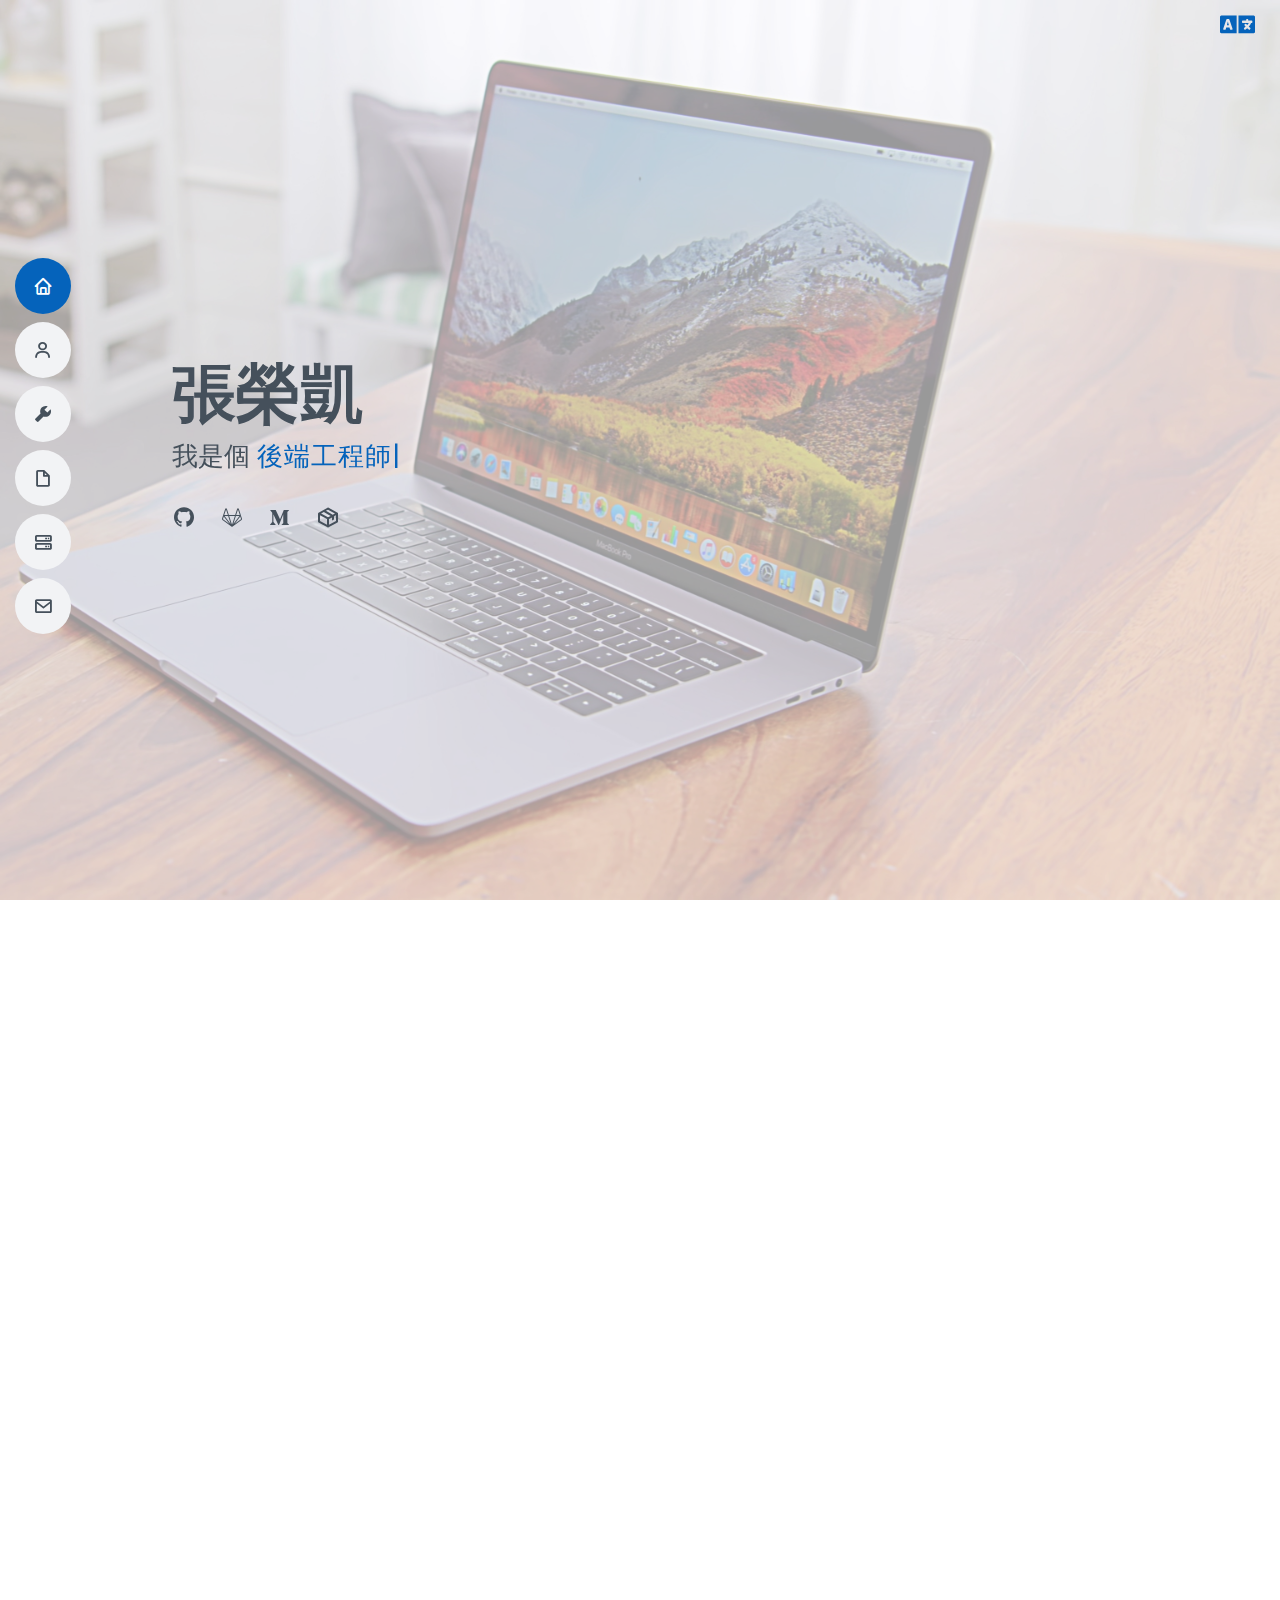
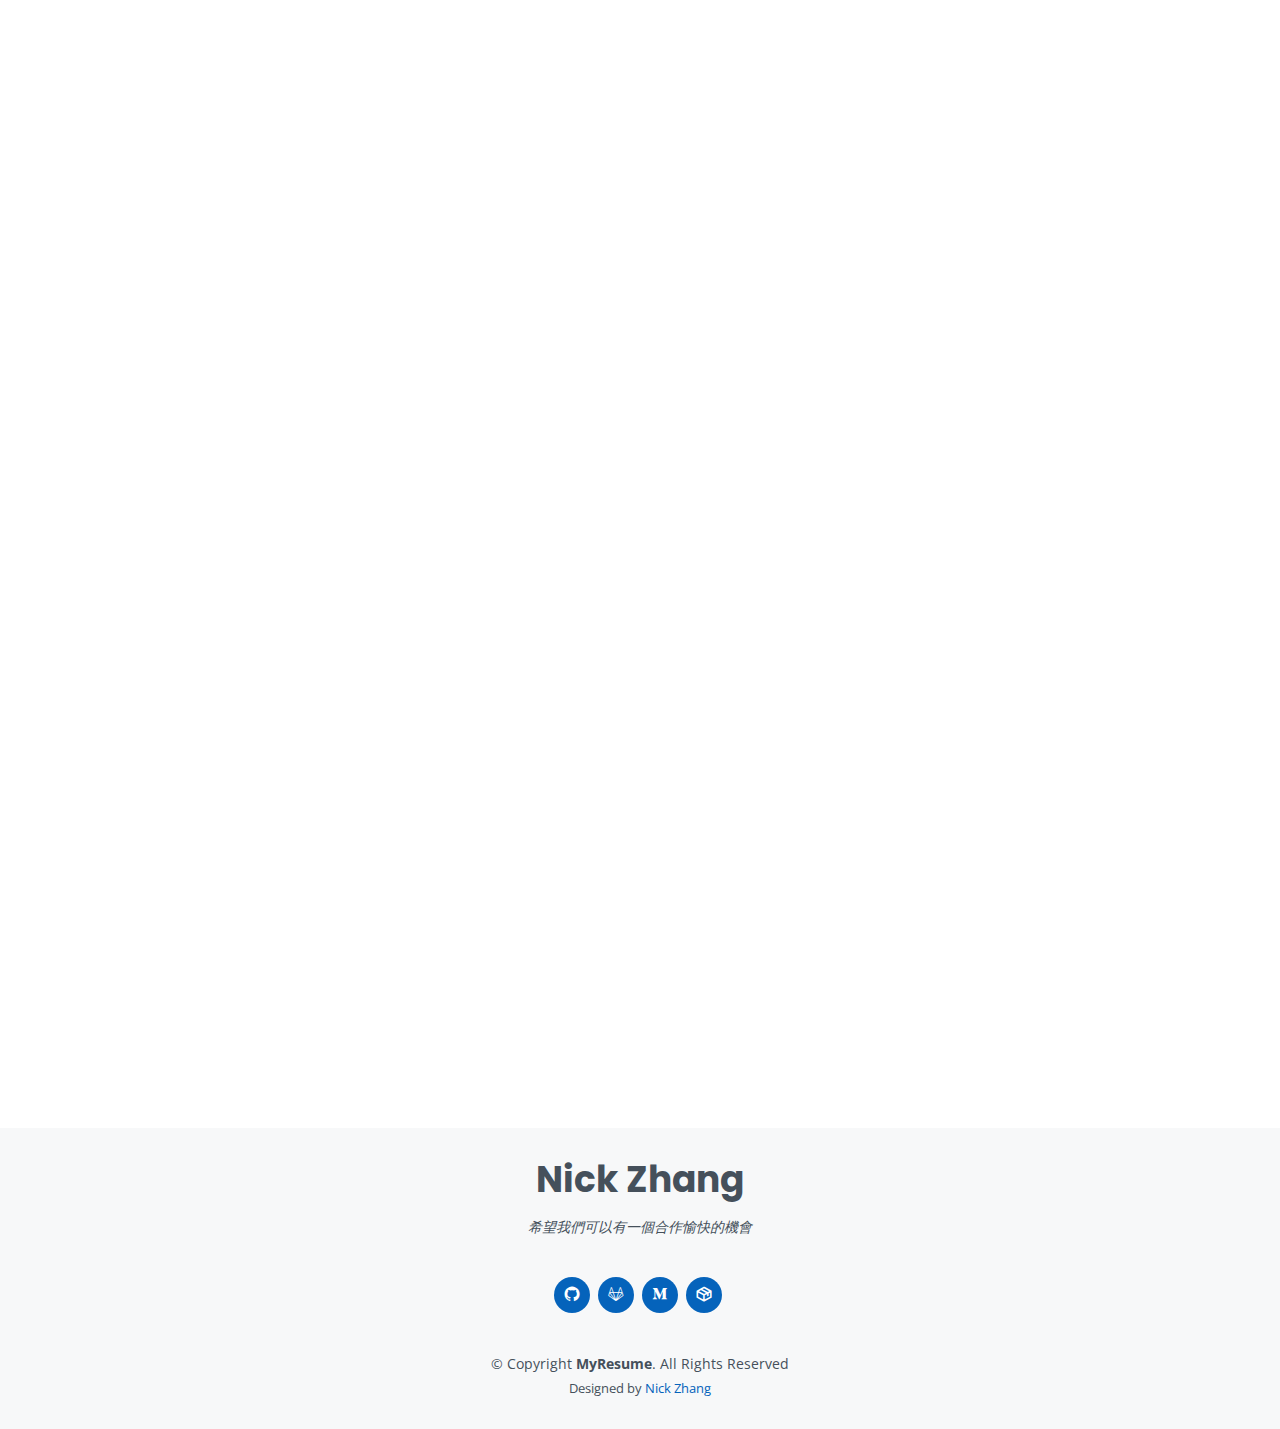
==== commit b5d54ebe: "fix: 修改履歷" ====
--- a/index.html
+++ b/index.html
@@ -14,7 +14,9 @@
   <link href="assets/img/apple-touch-icon.png" rel="apple-touch-icon">
 
   <!-- Google Fonts -->
-  <link href="https://fonts.googleapis.com/css?family=Open+Sans:300,300i,400,400i,600,600i,700,700i|Raleway:300,300i,400,400i,500,500i,600,600i,700,700i|Poppins:300,300i,400,400i,500,500i,600,600i,700,700i" rel="stylesheet">
+  <link
+    href="https://fonts.googleapis.com/css?family=Open+Sans:300,300i,400,400i,600,600i,700,700i|Raleway:300,300i,400,400i,500,500i,600,600i,700,700i|Poppins:300,300i,400,400i,500,500i,600,600i,700,700i"
+    rel="stylesheet">
 
   <!-- Vendor CSS Files -->
   <link href="assets/vendor/aos/aos.css" rel="stylesheet">
@@ -42,7 +44,7 @@
   <!-- <button type="button" class="mobile-nav-toggle d-xl-none"><i class="bi bi-list mobile-nav-toggle"></i></button> -->
   <i class="bi bi-list mobile-nav-toggle d-xl-none"></i>
   <a href="./index_en.html" class="github"><i class="fas fa-language translation-nav-toggle"></i></a>
-  
+
   <!-- ======= Header ======= -->
   <header id="header" class="d-flex flex-column justify-content-center">
 
@@ -52,7 +54,7 @@
         <li><a href="#about" class="nav-link scrollto"><i class="bx bx-user"></i> <span>關於我</span></a></li>
         <li><a href="#skills" class="nav-link scrollto"><i class="bx bxs-wrench"></i> <span>技能</span></a></li>
         <li><a href="#resume" class="nav-link scrollto"><i class="bx bx-file-blank"></i> <span>經歷</span></a></li>
-<!--        <li><a href="#portfolio" class="nav-link scrollto"><i class="bx bx-book-content"></i> <span>Portfolio</span></a></li>-->
+        <!--        <li><a href="#portfolio" class="nav-link scrollto"><i class="bx bx-book-content"></i> <span>Portfolio</span></a></li>-->
         <li><a href="#services" class="nav-link scrollto"><i class="bx bx-server"></i> <span>作品</span></a></li>
         <li><a href="#contact" class="nav-link scrollto"><i class="bx bx-envelope"></i> <span>與我聯絡</span></a></li>
       </ul>
@@ -69,7 +71,8 @@
         <a href="https://github.com/castion2293" target="_blank" class="github"><i class="bx bxl-github"></i></a>
         <a href="https://gitlab.com/castion2293" target="_blank" class="gitlab"><i class="bx bxl-gitlab"></i></a>
         <a href="https://castion2293.medium.com/" target="_blank" class="medium"><i class="bx bxl-medium"></i></a>
-        <a href="https://packagist.org/users/castion2293/packages/" target="_blank" class="medium"><i class="bx bx-package"></i></a>
+        <a href="https://packagist.org/users/castion2293/packages/" target="_blank" class="medium"><i
+            class="bx bx-package"></i></a>
       </div>
     </div>
   </section><!-- End Hero -->
@@ -83,17 +86,12 @@
         <div class="section-title">
           <h2>關於我</h2>
           <div class="d-none d-md-block">
-            <p>我是一名喜歡研究程式開發的工程師，擅長後端的開發處理，主要是PHP語言，Laravel架構為主，資料庫的架構設計</p>
-            <p>對於linux系統，docker容器，vue前端開發，分散式架構及Python爬蟲也有涉獵一些</p>
-          </div>
-          <div class="d-block d-md-none">
-            <p>我是一名喜歡研究程式開發的工程師，擅長後端的開發處理，主要是PHP語言，Laravel架構為主，資料庫的架構設計，對於linux系統，docker容器，vue前端開發，分散式架構及Python爬蟲也有涉獵一些</p>
           </div>
         </div>
 
         <div class="row">
           <div class="col-lg-4">
-            <img src="assets/img/DSC_0290.JPG" class="img-fluid" alt="">
+            <img src="assets/img/photo_2023-04-19 16.34.28.jpeg" class="img-fluid" alt="">
           </div>
           <div class="col-lg-8 pt-4 pt-lg-0 content">
             <h3>基本資料</h3>
@@ -109,68 +107,36 @@
               <div class="col-lg-6">
                 <ul>
                   <li><i class="bi bi-chevron-right"></i> <strong>電話:</strong> <span>0968-751-760</span></li>
-                  <li><i class="bi bi-chevron-right"></i> <strong>Email:</strong> <span>castion2293@yahoo.com.tw</span></li>
+                  <li><i class="bi bi-chevron-right"></i> <strong>Email:</strong> <span>castion2293@yahoo.com.tw</span>
+                  </li>
                   <li><i class="bi bi-chevron-right"></i> <strong>Line ID:</strong> <span>castion2293</span></li>
                   <li><i class="bi bi-chevron-right"></i> <strong>Telegram:</strong> <span>castion2293</span></li>
                 </ul>
               </div>
             </div>
             <p class="p-3">
-              目前在一家遊戲開發公司當任後端開發部門主管，專案開發負責人及資料庫維護管理者，帶領團隊人數約5人，程式開發經驗已經超過5年以上
+              我是具備10年後端開發經驗的工程師，曾擔任後端技術主管，熟悉 PHP、Laravel、Python 等技術，並具備良好的系統架構設計與團隊溝通能力。
+              <br><br>
+              我曾參與並主導多樣化的專案，包含：
+              <br><br>
+              * 大型遊戲網站平台 <br>
+              * 電商網站<br>
+              * 語言學習平台<br>
+              * 健檢與長照管理系統<br>
+              * 補教管理系統<br>
+              * ERP 與報價系統<br>
+              * ChatGPT AI 應用開發<br>
+              * Line OA 系統整合與自動化服務<br>
+              <br>
+              目前為全職自由接案者。選擇自由接案，是希望能挑戰更多元的領域，運用技術為客戶創造真正有價值的產品。
+              <br>
+              無論是從零開發 MVP、舊系統重構，或是 API 整合與第三方服務串接，我都樂於協助企業找到最合適的技術解法。
             </p>
           </div>
         </div>
 
       </div>
     </section><!-- End About Section -->
-
-    <!-- ======= Facts Section ======= -->
-<!--    <section id="facts" class="facts">-->
-<!--      <div class="container" data-aos="fade-up">-->
-
-<!--        <div class="section-title">-->
-<!--          <h2>Facts</h2>-->
-<!--          <p>Magnam dolores commodi suscipit. Necessitatibus eius consequatur ex aliquid fuga eum quidem. Sit sint consectetur velit. Quisquam quos quisquam cupiditate. Et nemo qui impedit suscipit alias ea. Quia fugiat sit in iste officiis commodi quidem hic quas.</p>-->
-<!--        </div>-->
-
-<!--        <div class="row">-->
-
-<!--          <div class="col-lg-3 col-md-6">-->
-<!--            <div class="count-box">-->
-<!--              <i class="bi bi-emoji-smile"></i>-->
-<!--              <span data-purecounter-start="0" data-purecounter-end="232" data-purecounter-duration="1" class="purecounter"></span>-->
-<!--              <p>Happy Clients</p>-->
-<!--            </div>-->
-<!--          </div>-->
-
-<!--          <div class="col-lg-3 col-md-6 mt-5 mt-md-0">-->
-<!--            <div class="count-box">-->
-<!--              <i class="bi bi-journal-richtext"></i>-->
-<!--              <span data-purecounter-start="0" data-purecounter-end="521" data-purecounter-duration="1" class="purecounter"></span>-->
-<!--              <p>Projects</p>-->
-<!--            </div>-->
-<!--          </div>-->
-
-<!--          <div class="col-lg-3 col-md-6 mt-5 mt-lg-0">-->
-<!--            <div class="count-box">-->
-<!--              <i class="bi bi-headset"></i>-->
-<!--              <span data-purecounter-start="0" data-purecounter-end="1463" data-purecounter-duration="1" class="purecounter"></span>-->
-<!--              <p>Hours Of Support</p>-->
-<!--            </div>-->
-<!--          </div>-->
-
-<!--          <div class="col-lg-3 col-md-6 mt-5 mt-lg-0">-->
-<!--            <div class="count-box">-->
-<!--              <i class="bi bi-award"></i>-->
-<!--              <span data-purecounter-start="0" data-purecounter-end="25" data-purecounter-duration="1" class="purecounter"></span>-->
-<!--              <p>Awards</p>-->
-<!--            </div>-->
-<!--          </div>-->
-
-<!--        </div>-->
-
-<!--      </div>-->
-<!--    </section>&lt;!&ndash; End Facts Section &ndash;&gt;-->
 
     <!-- ======= Skills Section ======= -->
     <section id="skills" class="skills section-bg">
@@ -186,57 +152,67 @@
             <div class="progress">
               <span class="skill">PHP <i class="val">100%</i></span>
               <div class="progress-bar-wrap">
-                <div class="progress-bar" role="progressbar" aria-valuenow="100" aria-valuemin="0" aria-valuemax="100"></div>
+                <div class="progress-bar" role="progressbar" aria-valuenow="100" aria-valuemin="0" aria-valuemax="100">
+                </div>
+              </div>
+            </div>
+            <div class="progress">
+              <span class="skill">AI領域應用 <i class="val">90%</i></span>
+              <div class="progress-bar-wrap">
+                <div class="progress-bar" role="progressbar" aria-valuenow="80" aria-valuemin="0" aria-valuemax="100">
+                </div>
               </div>
             </div>
             <div class="progress">
               <span class="skill">MySQL <i class="val">100%</i></span>
               <div class="progress-bar-wrap">
-                <div class="progress-bar" role="progressbar" aria-valuenow="100" aria-valuemin="0" aria-valuemax="100"></div>
+                <div class="progress-bar" role="progressbar" aria-valuenow="100" aria-valuemin="0" aria-valuemax="100">
+                </div>
               </div>
             </div>
             <div class="progress">
               <span class="skill">Redis <i class="val">90%</i></span>
               <div class="progress-bar-wrap">
-                <div class="progress-bar" role="progressbar" aria-valuenow="90" aria-valuemin="0" aria-valuemax="100"></div>
+                <div class="progress-bar" role="progressbar" aria-valuenow="90" aria-valuemin="0" aria-valuemax="100">
+                </div>
               </div>
             </div>
             <div class="progress">
               <span class="skill">Linux <i class="val">90%</i></span>
               <div class="progress-bar-wrap">
-                <div class="progress-bar" role="progressbar" aria-valuenow="90" aria-valuemin="0" aria-valuemax="100"></div>
+                <div class="progress-bar" role="progressbar" aria-valuenow="90" aria-valuemin="0" aria-valuemax="100">
+                </div>
               </div>
             </div>
             <div class="progress">
               <span class="skill">Gitlab CI/CD <i class="val">90%</i></span>
               <div class="progress-bar-wrap">
-                <div class="progress-bar" role="progressbar" aria-valuenow="90" aria-valuemin="0" aria-valuemax="100"></div>
+                <div class="progress-bar" role="progressbar" aria-valuenow="90" aria-valuemin="0" aria-valuemax="100">
+                </div>
               </div>
             </div>
             <div class="progress">
               <span class="skill">Kubernetes <i class="val">80%</i></span>
               <div class="progress-bar-wrap">
-                <div class="progress-bar" role="progressbar" aria-valuenow="80" aria-valuemin="0" aria-valuemax="100"></div>
-              </div>
-            </div>
-            <div class="progress">
-              <span class="skill">CSS <i class="val">70%</i></span>
-              <div class="progress-bar-wrap">
-                <div class="progress-bar" role="progressbar" aria-valuenow="70" aria-valuemin="0" aria-valuemax="100"></div>
+                <div class="progress-bar" role="progressbar" aria-valuenow="80" aria-valuemin="0" aria-valuemax="100">
+                </div>
               </div>
             </div>
             <div class="progress">
               <span class="skill">Vue.js <i class="val">80%</i></span>
               <div class="progress-bar-wrap">
-                <div class="progress-bar" role="progressbar" aria-valuenow="80" aria-valuemin="0" aria-valuemax="100"></div>
+                <div class="progress-bar" role="progressbar" aria-valuenow="80" aria-valuemin="0" aria-valuemax="100">
+                </div>
               </div>
             </div>
             <div class="progress">
               <span class="skill">GCP <i class="val">80%</i></span>
               <div class="progress-bar-wrap">
-                <div class="progress-bar" role="progressbar" aria-valuenow="80" aria-valuemin="0" aria-valuemax="100"></div>
-              </div>
-            </div>
+                <div class="progress-bar" role="progressbar" aria-valuenow="80" aria-valuemin="0" aria-valuemax="100">
+                </div>
+              </div>
+            </div>
+
 
           </div>
 
@@ -244,55 +220,57 @@
             <div class="progress">
               <span class="skill">Laravel <i class="val">100%</i></span>
               <div class="progress-bar-wrap">
-                <div class="progress-bar" role="progressbar" aria-valuenow="100" aria-valuemin="0" aria-valuemax="100"></div>
+                <div class="progress-bar" role="progressbar" aria-valuenow="100" aria-valuemin="0" aria-valuemax="100">
+                </div>
               </div>
             </div>
             <div class="progress">
               <span class="skill">Git <i class="val">90%</i></span>
               <div class="progress-bar-wrap">
-                <div class="progress-bar" role="progressbar" aria-valuenow="90" aria-valuemin="0" aria-valuemax="100"></div>
+                <div class="progress-bar" role="progressbar" aria-valuenow="90" aria-valuemin="0" aria-valuemax="100">
+                </div>
               </div>
             </div>
             <div class="progress">
               <span class="skill">MongoDB <i class="val">90%</i></span>
               <div class="progress-bar-wrap">
-                <div class="progress-bar" role="progressbar" aria-valuenow="90" aria-valuemin="0" aria-valuemax="100"></div>
+                <div class="progress-bar" role="progressbar" aria-valuenow="90" aria-valuemin="0" aria-valuemax="100">
+                </div>
               </div>
             </div>
             <div class="progress">
               <span class="skill">Ubuntu <i class="val">80%</i></span>
               <div class="progress-bar-wrap">
-                <div class="progress-bar" role="progressbar" aria-valuenow="80" aria-valuemin="0" aria-valuemax="100"></div>
+                <div class="progress-bar" role="progressbar" aria-valuenow="80" aria-valuemin="0" aria-valuemax="100">
+                </div>
               </div>
             </div>
             <div class="progress">
               <span class="skill">Docker <i class="val">80%</i></span>
               <div class="progress-bar-wrap">
-                <div class="progress-bar" role="progressbar" aria-valuenow="80" aria-valuemin="0" aria-valuemax="100"></div>
+                <div class="progress-bar" role="progressbar" aria-valuenow="80" aria-valuemin="0" aria-valuemax="100">
+                </div>
               </div>
             </div>
             <div class="progress">
               <span class="skill">HTML <i class="val">100%</i></span>
               <div class="progress-bar-wrap">
-                <div class="progress-bar" role="progressbar" aria-valuenow="100" aria-valuemin="0" aria-valuemax="100"></div>
-              </div>
-            </div>
-            <div class="progress">
-              <span class="skill">Javascript <i class="val">80%</i></span>
-              <div class="progress-bar-wrap">
-                <div class="progress-bar" role="progressbar" aria-valuenow="80" aria-valuemin="0" aria-valuemax="100"></div>
+                <div class="progress-bar" role="progressbar" aria-valuenow="100" aria-valuemin="0" aria-valuemax="100">
+                </div>
               </div>
             </div>
             <div class="progress">
               <span class="skill">Python <i class="val">70%</i></span>
               <div class="progress-bar-wrap">
-                <div class="progress-bar" role="progressbar" aria-valuenow="70" aria-valuemin="0" aria-valuemax="100"></div>
+                <div class="progress-bar" role="progressbar" aria-valuenow="70" aria-valuemin="0" aria-valuemax="100">
+                </div>
               </div>
             </div>
             <div class="progress">
               <span class="skill">AWS <i class="val">80%</i></span>
               <div class="progress-bar-wrap">
-                <div class="progress-bar" role="progressbar" aria-valuenow="80" aria-valuemin="0" aria-valuemax="100"></div>
+                <div class="progress-bar" role="progressbar" aria-valuenow="80" aria-valuemin="0" aria-valuemax="100">
+                </div>
               </div>
             </div>
 
@@ -315,8 +293,26 @@
           <div class="col-lg-6">
             <h3 class="resume-title">工作</h3>
             <div class="resume-item">
+              <h4>全職接案</h4>
+              <h5>2023 - 現在</h5>
+              <ul>
+                <li>長照排班打卡系統</li>
+                <li>健檢軟體系統</li>
+                <li>補教管理系統</li>
+                <li>電商網站與Line@整合</li>
+                <li>ERP 報價系統</li>
+                <li>進銷存管理系統</li>
+              </ul>
+              <p><em>實務經驗</em></p>
+              <ul>
+                <li>Laravel框架開發</li>
+                <li>PM專案規劃與客戶關係管理</li>
+                <li>專案導入 ChatGPT AI應用</li>
+              </ul>
+            </div>
+            <div class="resume-item">
               <h4>後端部門主管</h4>
-              <h5>2020 - 現在</h5>
+              <h5>2020 - 2023</h5>
               <p><em>雍海科技, 台中</em></p>
               <ul>
                 <li>後端部門負責人</li>
@@ -391,157 +387,157 @@
     </section><!-- End Resume Section -->
 
     <!-- ======= Portfolio Section ======= -->
-<!--    <section id="portfolio" class="portfolio section-bg">-->
-<!--      <div class="container" data-aos="fade-up">-->
-
-<!--        <div class="section-title">-->
-<!--          <h2>Portfolio</h2>-->
-<!--          <p>Magnam dolores commodi suscipit. Necessitatibus eius consequatur ex aliquid fuga eum quidem. Sit sint consectetur velit. Quisquam quos quisquam cupiditate. Et nemo qui impedit suscipit alias ea. Quia fugiat sit in iste officiis commodi quidem hic quas.</p>-->
-<!--        </div>-->
-
-<!--        <div class="row">-->
-<!--          <div class="col-lg-12 d-flex justify-content-center" data-aos="fade-up" data-aos-delay="100">-->
-<!--            <ul id="portfolio-flters">-->
-<!--              <li data-filter="*" class="filter-active">All</li>-->
-<!--              <li data-filter=".filter-app">App</li>-->
-<!--              <li data-filter=".filter-card">Card</li>-->
-<!--              <li data-filter=".filter-web">Web</li>-->
-<!--            </ul>-->
-<!--          </div>-->
-<!--        </div>-->
-
-<!--        <div class="row portfolio-container" data-aos="fade-up" data-aos-delay="200">-->
-
-<!--          <div class="col-lg-4 col-md-6 portfolio-item filter-app">-->
-<!--            <div class="portfolio-wrap">-->
-<!--              <img src="assets/img/portfolio/portfolio-1.jpg" class="img-fluid" alt="">-->
-<!--              <div class="portfolio-info">-->
-<!--                <h4>App 1</h4>-->
-<!--                <p>App</p>-->
-<!--                <div class="portfolio-links">-->
-<!--                  <a href="assets/img/portfolio/portfolio-1.jpg" data-gallery="portfolioGallery" class="portfolio-lightbox" title="App 1"><i class="bx bx-plus"></i></a>-->
-<!--                  <a href="portfolio-details.html" class="portfolio-details-lightbox" data-glightbox="type: external" title="Portfolio Details"><i class="bx bx-link"></i></a>-->
-<!--                </div>-->
-<!--              </div>-->
-<!--            </div>-->
-<!--          </div>-->
-
-<!--          <div class="col-lg-4 col-md-6 portfolio-item filter-web">-->
-<!--            <div class="portfolio-wrap">-->
-<!--              <img src="assets/img/portfolio/portfolio-2.jpg" class="img-fluid" alt="">-->
-<!--              <div class="portfolio-info">-->
-<!--                <h4>Web 3</h4>-->
-<!--                <p>Web</p>-->
-<!--                <div class="portfolio-links">-->
-<!--                  <a href="assets/img/portfolio/portfolio-2.jpg" data-gallery="portfolioGallery" class="portfolio-lightbox" title="Web 3"><i class="bx bx-plus"></i></a>-->
-<!--                  <a href="portfolio-details.html" class="portfolio-details-lightbox" data-glightbox="type: external" title="Portfolio Details"><i class="bx bx-link"></i></a>-->
-<!--                </div>-->
-<!--              </div>-->
-<!--            </div>-->
-<!--          </div>-->
-
-<!--          <div class="col-lg-4 col-md-6 portfolio-item filter-app">-->
-<!--            <div class="portfolio-wrap">-->
-<!--              <img src="assets/img/portfolio/portfolio-3.jpg" class="img-fluid" alt="">-->
-<!--              <div class="portfolio-info">-->
-<!--                <h4>App 2</h4>-->
-<!--                <p>App</p>-->
-<!--                <div class="portfolio-links">-->
-<!--                  <a href="assets/img/portfolio/portfolio-3.jpg" data-gallery="portfolioGallery" class="portfolio-lightbox" title="App 2"><i class="bx bx-plus"></i></a>-->
-<!--                  <a href="portfolio-details.html" class="portfolio-details-lightbox" data-glightbox="type: external" title="Portfolio Details"><i class="bx bx-link"></i></a>-->
-<!--                </div>-->
-<!--              </div>-->
-<!--            </div>-->
-<!--          </div>-->
-
-<!--          <div class="col-lg-4 col-md-6 portfolio-item filter-card">-->
-<!--            <div class="portfolio-wrap">-->
-<!--              <img src="assets/img/portfolio/portfolio-4.jpg" class="img-fluid" alt="">-->
-<!--              <div class="portfolio-info">-->
-<!--                <h4>Card 2</h4>-->
-<!--                <p>Card</p>-->
-<!--                <div class="portfolio-links">-->
-<!--                  <a href="assets/img/portfolio/portfolio-4.jpg" data-gallery="portfolioGallery" class="portfolio-lightbox" title="Card 2"><i class="bx bx-plus"></i></a>-->
-<!--                  <a href="portfolio-details.html" class="portfolio-details-lightbox" data-glightbox="type: external" title="Portfolio Details"><i class="bx bx-link"></i></a>-->
-<!--                </div>-->
-<!--              </div>-->
-<!--            </div>-->
-<!--          </div>-->
-
-<!--          <div class="col-lg-4 col-md-6 portfolio-item filter-web">-->
-<!--            <div class="portfolio-wrap">-->
-<!--              <img src="assets/img/portfolio/portfolio-5.jpg" class="img-fluid" alt="">-->
-<!--              <div class="portfolio-info">-->
-<!--                <h4>Web 2</h4>-->
-<!--                <p>Web</p>-->
-<!--                <div class="portfolio-links">-->
-<!--                  <a href="assets/img/portfolio/portfolio-5.jpg" data-gallery="portfolioGallery" class="portfolio-lightbox" title="Web 2"><i class="bx bx-plus"></i></a>-->
-<!--                  <a href="portfolio-details.html" class="portfolio-details-lightbox" data-glightbox="type: external" title="Portfolio Details"><i class="bx bx-link"></i></a>-->
-<!--                </div>-->
-<!--              </div>-->
-<!--            </div>-->
-<!--          </div>-->
-
-<!--          <div class="col-lg-4 col-md-6 portfolio-item filter-app">-->
-<!--            <div class="portfolio-wrap">-->
-<!--              <img src="assets/img/portfolio/portfolio-6.jpg" class="img-fluid" alt="">-->
-<!--              <div class="portfolio-info">-->
-<!--                <h4>App 3</h4>-->
-<!--                <p>App</p>-->
-<!--                <div class="portfolio-links">-->
-<!--                  <a href="assets/img/portfolio/portfolio-6.jpg" data-gallery="portfolioGallery" class="portfolio-lightbox" title="App 3"><i class="bx bx-plus"></i></a>-->
-<!--                  <a href="portfolio-details.html" class="portfolio-details-lightbox" data-glightbox="type: external" title="Portfolio Details"><i class="bx bx-link"></i></a>-->
-<!--                </div>-->
-<!--              </div>-->
-<!--            </div>-->
-<!--          </div>-->
-
-<!--          <div class="col-lg-4 col-md-6 portfolio-item filter-card">-->
-<!--            <div class="portfolio-wrap">-->
-<!--              <img src="assets/img/portfolio/portfolio-7.jpg" class="img-fluid" alt="">-->
-<!--              <div class="portfolio-info">-->
-<!--                <h4>Card 1</h4>-->
-<!--                <p>Card</p>-->
-<!--                <div class="portfolio-links">-->
-<!--                  <a href="assets/img/portfolio/portfolio-7.jpg" data-gallery="portfolioGallery" class="portfolio-lightbox" title="Card 1"><i class="bx bx-plus"></i></a>-->
-<!--                  <a href="portfolio-details.html" class="portfolio-details-lightbox" data-glightbox="type: external" title="Portfolio Details"><i class="bx bx-link"></i></a>-->
-<!--                </div>-->
-<!--              </div>-->
-<!--            </div>-->
-<!--          </div>-->
-
-<!--          <div class="col-lg-4 col-md-6 portfolio-item filter-card">-->
-<!--            <div class="portfolio-wrap">-->
-<!--              <img src="assets/img/portfolio/portfolio-8.jpg" class="img-fluid" alt="">-->
-<!--              <div class="portfolio-info">-->
-<!--                <h4>Card 3</h4>-->
-<!--                <p>Card</p>-->
-<!--                <div class="portfolio-links">-->
-<!--                  <a href="assets/img/portfolio/portfolio-8.jpg" data-gallery="portfolioGallery" class="portfolio-lightbox" title="Card 3"><i class="bx bx-plus"></i></a>-->
-<!--                  <a href="portfolio-details.html" class="portfolio-details-lightbox" data-glightbox="type: external" title="Portfolio Details"><i class="bx bx-link"></i></a>-->
-<!--                </div>-->
-<!--              </div>-->
-<!--            </div>-->
-<!--          </div>-->
-
-<!--          <div class="col-lg-4 col-md-6 portfolio-item filter-web">-->
-<!--            <div class="portfolio-wrap">-->
-<!--              <img src="assets/img/portfolio/portfolio-9.jpg" class="img-fluid" alt="">-->
-<!--              <div class="portfolio-info">-->
-<!--                <h4>Web 3</h4>-->
-<!--                <p>Web</p>-->
-<!--                <div class="portfolio-links">-->
-<!--                  <a href="assets/img/portfolio/portfolio-9.jpg" data-gallery="portfolioGallery" class="portfolio-lightbox" title="Web 3"><i class="bx bx-plus"></i></a>-->
-<!--                  <a href="portfolio-details.html" class="portfolio-details-lightbox" data-glightbox="type: external" title="Portfolio Details"><i class="bx bx-link"></i></a>-->
-<!--                </div>-->
-<!--              </div>-->
-<!--            </div>-->
-<!--          </div>-->
-
-<!--        </div>-->
-
-<!--      </div>-->
-<!--    </section>&lt;!&ndash; End Portfolio Section &ndash;&gt;-->
+    <!--    <section id="portfolio" class="portfolio section-bg">-->
+    <!--      <div class="container" data-aos="fade-up">-->
+
+    <!--        <div class="section-title">-->
+    <!--          <h2>Portfolio</h2>-->
+    <!--          <p>Magnam dolores commodi suscipit. Necessitatibus eius consequatur ex aliquid fuga eum quidem. Sit sint consectetur velit. Quisquam quos quisquam cupiditate. Et nemo qui impedit suscipit alias ea. Quia fugiat sit in iste officiis commodi quidem hic quas.</p>-->
+    <!--        </div>-->
+
+    <!--        <div class="row">-->
+    <!--          <div class="col-lg-12 d-flex justify-content-center" data-aos="fade-up" data-aos-delay="100">-->
+    <!--            <ul id="portfolio-flters">-->
+    <!--              <li data-filter="*" class="filter-active">All</li>-->
+    <!--              <li data-filter=".filter-app">App</li>-->
+    <!--              <li data-filter=".filter-card">Card</li>-->
+    <!--              <li data-filter=".filter-web">Web</li>-->
+    <!--            </ul>-->
+    <!--          </div>-->
+    <!--        </div>-->
+
+    <!--        <div class="row portfolio-container" data-aos="fade-up" data-aos-delay="200">-->
+
+    <!--          <div class="col-lg-4 col-md-6 portfolio-item filter-app">-->
+    <!--            <div class="portfolio-wrap">-->
+    <!--              <img src="assets/img/portfolio/portfolio-1.jpg" class="img-fluid" alt="">-->
+    <!--              <div class="portfolio-info">-->
+    <!--                <h4>App 1</h4>-->
+    <!--                <p>App</p>-->
+    <!--                <div class="portfolio-links">-->
+    <!--                  <a href="assets/img/portfolio/portfolio-1.jpg" data-gallery="portfolioGallery" class="portfolio-lightbox" title="App 1"><i class="bx bx-plus"></i></a>-->
+    <!--                  <a href="portfolio-details.html" class="portfolio-details-lightbox" data-glightbox="type: external" title="Portfolio Details"><i class="bx bx-link"></i></a>-->
+    <!--                </div>-->
+    <!--              </div>-->
+    <!--            </div>-->
+    <!--          </div>-->
+
+    <!--          <div class="col-lg-4 col-md-6 portfolio-item filter-web">-->
+    <!--            <div class="portfolio-wrap">-->
+    <!--              <img src="assets/img/portfolio/portfolio-2.jpg" class="img-fluid" alt="">-->
+    <!--              <div class="portfolio-info">-->
+    <!--                <h4>Web 3</h4>-->
+    <!--                <p>Web</p>-->
+    <!--                <div class="portfolio-links">-->
+    <!--                  <a href="assets/img/portfolio/portfolio-2.jpg" data-gallery="portfolioGallery" class="portfolio-lightbox" title="Web 3"><i class="bx bx-plus"></i></a>-->
+    <!--                  <a href="portfolio-details.html" class="portfolio-details-lightbox" data-glightbox="type: external" title="Portfolio Details"><i class="bx bx-link"></i></a>-->
+    <!--                </div>-->
+    <!--              </div>-->
+    <!--            </div>-->
+    <!--          </div>-->
+
+    <!--          <div class="col-lg-4 col-md-6 portfolio-item filter-app">-->
+    <!--            <div class="portfolio-wrap">-->
+    <!--              <img src="assets/img/portfolio/portfolio-3.jpg" class="img-fluid" alt="">-->
+    <!--              <div class="portfolio-info">-->
+    <!--                <h4>App 2</h4>-->
+    <!--                <p>App</p>-->
+    <!--                <div class="portfolio-links">-->
+    <!--                  <a href="assets/img/portfolio/portfolio-3.jpg" data-gallery="portfolioGallery" class="portfolio-lightbox" title="App 2"><i class="bx bx-plus"></i></a>-->
+    <!--                  <a href="portfolio-details.html" class="portfolio-details-lightbox" data-glightbox="type: external" title="Portfolio Details"><i class="bx bx-link"></i></a>-->
+    <!--                </div>-->
+    <!--              </div>-->
+    <!--            </div>-->
+    <!--          </div>-->
+
+    <!--          <div class="col-lg-4 col-md-6 portfolio-item filter-card">-->
+    <!--            <div class="portfolio-wrap">-->
+    <!--              <img src="assets/img/portfolio/portfolio-4.jpg" class="img-fluid" alt="">-->
+    <!--              <div class="portfolio-info">-->
+    <!--                <h4>Card 2</h4>-->
+    <!--                <p>Card</p>-->
+    <!--                <div class="portfolio-links">-->
+    <!--                  <a href="assets/img/portfolio/portfolio-4.jpg" data-gallery="portfolioGallery" class="portfolio-lightbox" title="Card 2"><i class="bx bx-plus"></i></a>-->
+    <!--                  <a href="portfolio-details.html" class="portfolio-details-lightbox" data-glightbox="type: external" title="Portfolio Details"><i class="bx bx-link"></i></a>-->
+    <!--                </div>-->
+    <!--              </div>-->
+    <!--            </div>-->
+    <!--          </div>-->
+
+    <!--          <div class="col-lg-4 col-md-6 portfolio-item filter-web">-->
+    <!--            <div class="portfolio-wrap">-->
+    <!--              <img src="assets/img/portfolio/portfolio-5.jpg" class="img-fluid" alt="">-->
+    <!--              <div class="portfolio-info">-->
+    <!--                <h4>Web 2</h4>-->
+    <!--                <p>Web</p>-->
+    <!--                <div class="portfolio-links">-->
+    <!--                  <a href="assets/img/portfolio/portfolio-5.jpg" data-gallery="portfolioGallery" class="portfolio-lightbox" title="Web 2"><i class="bx bx-plus"></i></a>-->
+    <!--                  <a href="portfolio-details.html" class="portfolio-details-lightbox" data-glightbox="type: external" title="Portfolio Details"><i class="bx bx-link"></i></a>-->
+    <!--                </div>-->
+    <!--              </div>-->
+    <!--            </div>-->
+    <!--          </div>-->
+
+    <!--          <div class="col-lg-4 col-md-6 portfolio-item filter-app">-->
+    <!--            <div class="portfolio-wrap">-->
+    <!--              <img src="assets/img/portfolio/portfolio-6.jpg" class="img-fluid" alt="">-->
+    <!--              <div class="portfolio-info">-->
+    <!--                <h4>App 3</h4>-->
+    <!--                <p>App</p>-->
+    <!--                <div class="portfolio-links">-->
+    <!--                  <a href="assets/img/portfolio/portfolio-6.jpg" data-gallery="portfolioGallery" class="portfolio-lightbox" title="App 3"><i class="bx bx-plus"></i></a>-->
+    <!--                  <a href="portfolio-details.html" class="portfolio-details-lightbox" data-glightbox="type: external" title="Portfolio Details"><i class="bx bx-link"></i></a>-->
+    <!--                </div>-->
+    <!--              </div>-->
+    <!--            </div>-->
+    <!--          </div>-->
+
+    <!--          <div class="col-lg-4 col-md-6 portfolio-item filter-card">-->
+    <!--            <div class="portfolio-wrap">-->
+    <!--              <img src="assets/img/portfolio/portfolio-7.jpg" class="img-fluid" alt="">-->
+    <!--              <div class="portfolio-info">-->
+    <!--                <h4>Card 1</h4>-->
+    <!--                <p>Card</p>-->
+    <!--                <div class="portfolio-links">-->
+    <!--                  <a href="assets/img/portfolio/portfolio-7.jpg" data-gallery="portfolioGallery" class="portfolio-lightbox" title="Card 1"><i class="bx bx-plus"></i></a>-->
+    <!--                  <a href="portfolio-details.html" class="portfolio-details-lightbox" data-glightbox="type: external" title="Portfolio Details"><i class="bx bx-link"></i></a>-->
+    <!--                </div>-->
+    <!--              </div>-->
+    <!--            </div>-->
+    <!--          </div>-->
+
+    <!--          <div class="col-lg-4 col-md-6 portfolio-item filter-card">-->
+    <!--            <div class="portfolio-wrap">-->
+    <!--              <img src="assets/img/portfolio/portfolio-8.jpg" class="img-fluid" alt="">-->
+    <!--              <div class="portfolio-info">-->
+    <!--                <h4>Card 3</h4>-->
+    <!--                <p>Card</p>-->
+    <!--                <div class="portfolio-links">-->
+    <!--                  <a href="assets/img/portfolio/portfolio-8.jpg" data-gallery="portfolioGallery" class="portfolio-lightbox" title="Card 3"><i class="bx bx-plus"></i></a>-->
+    <!--                  <a href="portfolio-details.html" class="portfolio-details-lightbox" data-glightbox="type: external" title="Portfolio Details"><i class="bx bx-link"></i></a>-->
+    <!--                </div>-->
+    <!--              </div>-->
+    <!--            </div>-->
+    <!--          </div>-->
+
+    <!--          <div class="col-lg-4 col-md-6 portfolio-item filter-web">-->
+    <!--            <div class="portfolio-wrap">-->
+    <!--              <img src="assets/img/portfolio/portfolio-9.jpg" class="img-fluid" alt="">-->
+    <!--              <div class="portfolio-info">-->
+    <!--                <h4>Web 3</h4>-->
+    <!--                <p>Web</p>-->
+    <!--                <div class="portfolio-links">-->
+    <!--                  <a href="assets/img/portfolio/portfolio-9.jpg" data-gallery="portfolioGallery" class="portfolio-lightbox" title="Web 3"><i class="bx bx-plus"></i></a>-->
+    <!--                  <a href="portfolio-details.html" class="portfolio-details-lightbox" data-glightbox="type: external" title="Portfolio Details"><i class="bx bx-link"></i></a>-->
+    <!--                </div>-->
+    <!--              </div>-->
+    <!--            </div>-->
+    <!--          </div>-->
+
+    <!--        </div>-->
+
+    <!--      </div>-->
+    <!--    </section>&lt;!&ndash; End Portfolio Section &ndash;&gt;-->
 
     <!-- ======= Services Section ======= -->
     <section id="services" class="services">
@@ -551,14 +547,168 @@
           <h2>作品</h2>
         </div>
 
-        <h3>套件開發</h3>
+        <h3 class="mt-3">作品欣賞</h3>
+
+        <div class="row">
+          <div class="col-lg-4 col-md-6 mt-4">
+            <div class="portfolio-item">
+              <div class="portfolio-img">
+                <a href="https://ai.glossika.com/zh-TW">
+                  <img src="assets/img/glossika.png" class="img-fluid" alt="Glossika">
+                </a>
+              </div>
+              <div class="portfolio-info">
+                <h4 class="portfolio-title">Glossika</h4>
+                <div class="portfolio-description">
+                  <div class="description-item">
+                    <i class="bx bx-check-circle"></i>
+                    <span>學生學習進度追蹤與互動測驗</span>
+                  </div>
+                  <div class="description-item">
+                    <i class="bx bx-check-circle"></i>
+                    <span>後端API設計</span>
+                  </div>
+                </div>
+              </div>
+            </div>
+          </div>
+
+          <div class="col-lg-4 col-md-6 mt-4">
+            <div class="portfolio-item">
+              <div class="portfolio-img">
+                <a href="https://eternal2024.xyz" target="_blank">
+                  <img src="assets/img/eternal2024.png" class="img-fluid" alt="詠恆之馥">
+                </a>
+              </div>
+              <div class="portfolio-info">
+                <h4 class="portfolio-title">詠恆之馥線上購物網站</h4>
+                <div class="portfolio-description">
+                  <div class="description-item">
+                    <i class="bx bx-check-circle"></i>
+                    <span>建置商品、訂單、金流整合模組</span>
+                  </div>
+                  <div class="description-item">
+                    <i class="bx bx-check-circle"></i>
+                    <span>Line@整合串接</span>
+                  </div>
+                </div>
+              </div>
+            </div>
+          </div>
+
+          <div class="col-lg-4 col-md-6 mt-4">
+            <div class="portfolio-item">
+              <div class="portfolio-img">
+                <a href="https://vhc.com.tw/" target="_blank">
+                  <img src="assets/img/vhc.png" class="img-fluid" alt="禾瑞印象診所">
+                </a>
+              </div>
+              <div class="portfolio-info">
+                <h4 class="portfolio-title">禾瑞印象診所</h4>
+                <div class="portfolio-description">
+                  <div class="description-item">
+                    <i class="bx bx-check-circle"></i>
+                    <span>健檢系統開發</span>
+                  </div>
+                  <div class="description-item">
+                    <i class="bx bx-check-circle"></i>
+                    <span>病患資料管理、預約排程、報告查詢系統</span>
+                  </div>
+                </div>
+              </div>
+            </div>
+          </div>
+
+          <div class="col-lg-4 col-md-6 mt-4" data-aos="zoom-in" data-aos-delay="300">
+            <div class="portfolio-item">
+              <div class="portfolio-img">
+                <a href="#" class="image-popup">
+                  <img src="assets/img/ehanpin.png" class="img-fluid" alt="翰品學院">
+                </a>
+              </div>
+              <div class="portfolio-info">
+                <h4 class="portfolio-title">翰品學院教育系統</h4>
+                <div class="portfolio-description">
+                  <div class="description-item">
+                    <i class="bx bx-check-circle"></i>
+                    <span>課程排課、點名與成績管理</span>
+                  </div>
+                  <div class="description-item">
+                    <i class="bx bx-check-circle"></i>
+                    <span>LINE Bot 提供即時家長查詢與通知功能</span>
+                  </div>
+                </div>
+              </div>
+            </div>
+          </div>
+
+          <div class="col-lg-4 col-md-6 mt-4">
+            <div class="portfolio-item">
+              <div class="portfolio-img">
+                <div class="video-container">
+                  <iframe width="100%" height="200" src="https://www.youtube.com/embed/-JpxptA8skA" title="AI助教"
+                    frameborder="0"
+                    allow="accelerometer; autoplay; clipboard-write; encrypted-media; gyroscope; picture-in-picture"
+                    allowfullscreen>
+                  </iframe>
+                </div>
+              </div>
+              <div class="portfolio-info">
+                <h4 class="portfolio-title">AI助教</h4>
+                <div class="portfolio-description">
+                  <div class="description-item">
+                    <i class="bx bx-check-circle"></i>
+                    <span>課程排課、點名與成績管理</span>
+                  </div>
+                  <div class="description-item">
+                    <i class="bx bx-check-circle"></i>
+                    <span>LINE Bot 提供即時家長查詢與通知功能</span>
+                  </div>
+                </div>
+              </div>
+            </div>
+          </div>
+
+          <div class="col-lg-4 col-md-6 mt-4">
+            <div class="portfolio-item">
+              <div class="portfolio-img">
+                <div class="video-container">
+                  <iframe width="100%" height="200" src="https://www.youtube.com/embed/JLY1nqBMunY" title="AI健檢醫師"
+                    frameborder="0"
+                    allow="accelerometer; autoplay; clipboard-write; encrypted-media; gyroscope; picture-in-picture"
+                    allowfullscreen>
+                  </iframe>
+                </div>
+              </div>
+              <div class="portfolio-info">
+                <h4 class="portfolio-title">AI健檢醫師</h4>
+                <div class="portfolio-description">
+                  <div class="description-item">
+                    <i class="bx bx-check-circle"></i>
+                    <span>課程排課、點名與成績管理</span>
+                  </div>
+                  <div class="description-item">
+                    <i class="bx bx-check-circle"></i>
+                    <span>LINE Bot 提供即時家長查詢與通知功能</span>
+                  </div>
+                </div>
+              </div>
+            </div>
+          </div>
+
+
+        </div>
+
+        <h3 style="margin-top: 2em;">套件開發</h3>
 
         <div class="row my-3">
           <div class="col-lg-4 col-md-6 my-1" data-aos="zoom-in" data-aos-delay="100">
             <div class="icon-box iconbox-blue">
               <div class="icon">
                 <svg width="100" height="100" viewBox="0 0 600 600" xmlns="http://www.w3.org/2000/svg">
-                  <path stroke="none" stroke-width="0" fill="#f5f5f5" d="M300,521.0016835830174C376.1290562159157,517.8887921683347,466.0731472004068,529.7835943286574,510.70327084640275,468.03025145048787C554.3714126377745,407.6079735673963,508.03601936045806,328.9844924480964,491.2728898941984,256.3432110539036C474.5976632858925,184.082847569629,479.9380746630129,96.60480741107993,416.23090153303,58.64404602377083C348.86323505073057,18.502131276798302,261.93793281208167,40.57373210992963,193.5410806939664,78.93577620505333C130.42746243093433,114.334589627462,98.30271207620316,179.96522072025542,76.75703585869454,249.04625023123273C51.97151888228291,328.5150500222984,13.704378332031375,421.85034740162234,66.52175969318436,486.19268352777647C119.04800174914682,550.1803526380478,217.28368757567262,524.383925680826,300,521.0016835830174"></path>
+                  <path stroke="none" stroke-width="0" fill="#f5f5f5"
+                    d="M300,521.0016835830174C376.1290562159157,517.8887921683347,466.0731472004068,529.7835943286574,510.70327084640275,468.03025145048787C554.3714126377745,407.6079735673963,508.03601936045806,328.9844924480964,491.2728898941984,256.3432110539036C474.5976632858925,184.082847569629,479.9380746630129,96.60480741107993,416.23090153303,58.64404602377083C348.86323505073057,18.502131276798302,261.93793281208167,40.57373210992963,193.5410806939664,78.93577620505333C130.42746243093433,114.334589627462,98.30271207620316,179.96522072025542,76.75703585869454,249.04625023123273C51.97151888228291,328.5150500222984,13.704378332031375,421.85034740162234,66.52175969318436,486.19268352777647C119.04800174914682,550.1803526380478,217.28368757567262,524.383925680826,300,521.0016835830174">
+                  </path>
                 </svg>
                 <i class="bx bx-history"></i>
               </div>
@@ -574,7 +724,9 @@
             <div class="icon-box iconbox-orange ">
               <div class="icon">
                 <svg width="100" height="100" viewBox="0 0 600 600" xmlns="http://www.w3.org/2000/svg">
-                  <path stroke="none" stroke-width="0" fill="#f5f5f5" d="M300,582.0697525312426C382.5290701553225,586.8405444964366,449.9789794690241,525.3245884688669,502.5850820975895,461.55621195738473C556.606425686781,396.0723002908107,615.8543463187945,314.28637112970534,586.6730223649479,234.56875336149918C558.9533121215079,158.8439757836574,454.9685369536778,164.00468322053177,381.49747125262974,130.76875717737553C312.15926192815925,99.40240125094834,248.97055460311594,18.661163978235184,179.8680185752513,50.54337015887873C110.5421016452524,82.52863877960104,119.82277516462835,180.83849132639028,109.12597500060166,256.43424936330496C100.08760227029461,320.3096726198365,92.17705696193138,384.0621239912766,124.79988738764834,439.7174275375508C164.83382741302287,508.01625554203684,220.96474134820875,577.5009287672846,300,582.0697525312426"></path>
+                  <path stroke="none" stroke-width="0" fill="#f5f5f5"
+                    d="M300,582.0697525312426C382.5290701553225,586.8405444964366,449.9789794690241,525.3245884688669,502.5850820975895,461.55621195738473C556.606425686781,396.0723002908107,615.8543463187945,314.28637112970534,586.6730223649479,234.56875336149918C558.9533121215079,158.8439757836574,454.9685369536778,164.00468322053177,381.49747125262974,130.76875717737553C312.15926192815925,99.40240125094834,248.97055460311594,18.661163978235184,179.8680185752513,50.54337015887873C110.5421016452524,82.52863877960104,119.82277516462835,180.83849132639028,109.12597500060166,256.43424936330496C100.08760227029461,320.3096726198365,92.17705696193138,384.0621239912766,124.79988738764834,439.7174275375508C164.83382741302287,508.01625554203684,220.96474134820875,577.5009287672846,300,582.0697525312426">
+                  </path>
                 </svg>
                 <i class="bx bxs-user-badge"></i>
               </div>
@@ -590,7 +742,9 @@
             <div class="icon-box iconbox-pink">
               <div class="icon">
                 <svg width="100" height="100" viewBox="0 0 600 600" xmlns="http://www.w3.org/2000/svg">
-                  <path stroke="none" stroke-width="0" fill="#f5f5f5" d="M300,541.5067337569781C382.14930387511276,545.0595476570109,479.8736841581634,548.3450877840088,526.4010558755058,480.5488172755941C571.5218469581645,414.80211281144784,517.5187510058486,332.0715597781072,496.52539010469104,255.14436215662573C477.37192572678356,184.95920475031193,473.57363656557914,105.61284051026155,413.0603344069578,65.22779650032875C343.27470386102294,18.654635553484475,251.2091493199835,5.337323636656869,175.0934190732945,40.62881213300186C97.87086631185822,76.43348514350839,51.98124368387456,156.15599469081315,36.44837278890362,239.84606092416172C21.716077023791087,319.22268207091537,43.775223500013084,401.1760424656574,96.891909868211,461.97329694683043C147.22146801428983,519.5804099606455,223.5754009179313,538.201503339737,300,541.5067337569781"></path>
+                  <path stroke="none" stroke-width="0" fill="#f5f5f5"
+                    d="M300,541.5067337569781C382.14930387511276,545.0595476570109,479.8736841581634,548.3450877840088,526.4010558755058,480.5488172755941C571.5218469581645,414.80211281144784,517.5187510058486,332.0715597781072,496.52539010469104,255.14436215662573C477.37192572678356,184.95920475031193,473.57363656557914,105.61284051026155,413.0603344069578,65.22779650032875C343.27470386102294,18.654635553484475,251.2091493199835,5.337323636656869,175.0934190732945,40.62881213300186C97.87086631185822,76.43348514350839,51.98124368387456,156.15599469081315,36.44837278890362,239.84606092416172C21.716077023791087,319.22268207091537,43.775223500013084,401.1760424656574,96.891909868211,461.97329694683043C147.22146801428983,519.5804099606455,223.5754009179313,538.201503339737,300,541.5067337569781">
+                  </path>
                 </svg>
                 <i class="bx bx-notepad"></i>
               </div>
@@ -606,7 +760,9 @@
             <div class="icon-box iconbox-yellow">
               <div class="icon">
                 <svg width="100" height="100" viewBox="0 0 600 600" xmlns="http://www.w3.org/2000/svg">
-                  <path stroke="none" stroke-width="0" fill="#f5f5f5" d="M300,521.0016835830174C376.1290562159157,517.8887921683347,466.0731472004068,529.7835943286574,510.70327084640275,468.03025145048787C554.3714126377745,407.6079735673963,508.03601936045806,328.9844924480964,491.2728898941984,256.3432110539036C474.5976632858925,184.082847569629,479.9380746630129,96.60480741107993,416.23090153303,58.64404602377083C348.86323505073057,18.502131276798302,261.93793281208167,40.57373210992963,193.5410806939664,78.93577620505333C130.42746243093433,114.334589627462,98.30271207620316,179.96522072025542,76.75703585869454,249.04625023123273C51.97151888228291,328.5150500222984,13.704378332031375,421.85034740162234,66.52175969318436,486.19268352777647C119.04800174914682,550.1803526380478,217.28368757567262,524.383925680826,300,521.0016835830174"></path>
+                  <path stroke="none" stroke-width="0" fill="#f5f5f5"
+                    d="M300,521.0016835830174C376.1290562159157,517.8887921683347,466.0731472004068,529.7835943286574,510.70327084640275,468.03025145048787C554.3714126377745,407.6079735673963,508.03601936045806,328.9844924480964,491.2728898941984,256.3432110539036C474.5976632858925,184.082847569629,479.9380746630129,96.60480741107993,416.23090153303,58.64404602377083C348.86323505073057,18.502131276798302,261.93793281208167,40.57373210992963,193.5410806939664,78.93577620505333C130.42746243093433,114.334589627462,98.30271207620316,179.96522072025542,76.75703585869454,249.04625023123273C51.97151888228291,328.5150500222984,13.704378332031375,421.85034740162234,66.52175969318436,486.19268352777647C119.04800174914682,550.1803526380478,217.28368757567262,524.383925680826,300,521.0016835830174">
+                  </path>
                 </svg>
                 <i class="bx bx-game"></i>
               </div>
@@ -622,7 +778,9 @@
             <div class="icon-box iconbox-red ">
               <div class="icon">
                 <svg width="100" height="100" viewBox="0 0 600 600" xmlns="http://www.w3.org/2000/svg">
-                  <path stroke="none" stroke-width="0" fill="#f5f5f5" d="M300,582.0697525312426C382.5290701553225,586.8405444964366,449.9789794690241,525.3245884688669,502.5850820975895,461.55621195738473C556.606425686781,396.0723002908107,615.8543463187945,314.28637112970534,586.6730223649479,234.56875336149918C558.9533121215079,158.8439757836574,454.9685369536778,164.00468322053177,381.49747125262974,130.76875717737553C312.15926192815925,99.40240125094834,248.97055460311594,18.661163978235184,179.8680185752513,50.54337015887873C110.5421016452524,82.52863877960104,119.82277516462835,180.83849132639028,109.12597500060166,256.43424936330496C100.08760227029461,320.3096726198365,92.17705696193138,384.0621239912766,124.79988738764834,439.7174275375508C164.83382741302287,508.01625554203684,220.96474134820875,577.5009287672846,300,582.0697525312426"></path>
+                  <path stroke="none" stroke-width="0" fill="#f5f5f5"
+                    d="M300,582.0697525312426C382.5290701553225,586.8405444964366,449.9789794690241,525.3245884688669,502.5850820975895,461.55621195738473C556.606425686781,396.0723002908107,615.8543463187945,314.28637112970534,586.6730223649479,234.56875336149918C558.9533121215079,158.8439757836574,454.9685369536778,164.00468322053177,381.49747125262974,130.76875717737553C312.15926192815925,99.40240125094834,248.97055460311594,18.661163978235184,179.8680185752513,50.54337015887873C110.5421016452524,82.52863877960104,119.82277516462835,180.83849132639028,109.12597500060166,256.43424936330496C100.08760227029461,320.3096726198365,92.17705696193138,384.0621239912766,124.79988738764834,439.7174275375508C164.83382741302287,508.01625554203684,220.96474134820875,577.5009287672846,300,582.0697525312426">
+                  </path>
                 </svg>
                 <i class="bx bx-money"></i>
               </div>
@@ -638,7 +796,9 @@
             <div class="icon-box iconbox-teal">
               <div class="icon">
                 <svg width="100" height="100" viewBox="0 0 600 600" xmlns="http://www.w3.org/2000/svg">
-                  <path stroke="none" stroke-width="0" fill="#f5f5f5" d="M300,541.5067337569781C382.14930387511276,545.0595476570109,479.8736841581634,548.3450877840088,526.4010558755058,480.5488172755941C571.5218469581645,414.80211281144784,517.5187510058486,332.0715597781072,496.52539010469104,255.14436215662573C477.37192572678356,184.95920475031193,473.57363656557914,105.61284051026155,413.0603344069578,65.22779650032875C343.27470386102294,18.654635553484475,251.2091493199835,5.337323636656869,175.0934190732945,40.62881213300186C97.87086631185822,76.43348514350839,51.98124368387456,156.15599469081315,36.44837278890362,239.84606092416172C21.716077023791087,319.22268207091537,43.775223500013084,401.1760424656574,96.891909868211,461.97329694683043C147.22146801428983,519.5804099606455,223.5754009179313,538.201503339737,300,541.5067337569781"></path>
+                  <path stroke="none" stroke-width="0" fill="#f5f5f5"
+                    d="M300,541.5067337569781C382.14930387511276,545.0595476570109,479.8736841581634,548.3450877840088,526.4010558755058,480.5488172755941C571.5218469581645,414.80211281144784,517.5187510058486,332.0715597781072,496.52539010469104,255.14436215662573C477.37192572678356,184.95920475031193,473.57363656557914,105.61284051026155,413.0603344069578,65.22779650032875C343.27470386102294,18.654635553484475,251.2091493199835,5.337323636656869,175.0934190732945,40.62881213300186C97.87086631185822,76.43348514350839,51.98124368387456,156.15599469081315,36.44837278890362,239.84606092416172C21.716077023791087,319.22268207091537,43.775223500013084,401.1760424656574,96.891909868211,461.97329694683043C147.22146801428983,519.5804099606455,223.5754009179313,538.201503339737,300,541.5067337569781">
+                  </path>
                 </svg>
                 <i class="bx bxs-coupon"></i>
               </div>
@@ -654,7 +814,9 @@
             <div class="icon-box iconbox-blue">
               <div class="icon">
                 <svg width="100" height="100" viewBox="0 0 600 600" xmlns="http://www.w3.org/2000/svg">
-                  <path stroke="none" stroke-width="0" fill="#f5f5f5" d="M300,521.0016835830174C376.1290562159157,517.8887921683347,466.0731472004068,529.7835943286574,510.70327084640275,468.03025145048787C554.3714126377745,407.6079735673963,508.03601936045806,328.9844924480964,491.2728898941984,256.3432110539036C474.5976632858925,184.082847569629,479.9380746630129,96.60480741107993,416.23090153303,58.64404602377083C348.86323505073057,18.502131276798302,261.93793281208167,40.57373210992963,193.5410806939664,78.93577620505333C130.42746243093433,114.334589627462,98.30271207620316,179.96522072025542,76.75703585869454,249.04625023123273C51.97151888228291,328.5150500222984,13.704378332031375,421.85034740162234,66.52175969318436,486.19268352777647C119.04800174914682,550.1803526380478,217.28368757567262,524.383925680826,300,521.0016835830174"></path>
+                  <path stroke="none" stroke-width="0" fill="#f5f5f5"
+                    d="M300,521.0016835830174C376.1290562159157,517.8887921683347,466.0731472004068,529.7835943286574,510.70327084640275,468.03025145048787C554.3714126377745,407.6079735673963,508.03601936045806,328.9844924480964,491.2728898941984,256.3432110539036C474.5976632858925,184.082847569629,479.9380746630129,96.60480741107993,416.23090153303,58.64404602377083C348.86323505073057,18.502131276798302,261.93793281208167,40.57373210992963,193.5410806939664,78.93577620505333C130.42746243093433,114.334589627462,98.30271207620316,179.96522072025542,76.75703585869454,249.04625023123273C51.97151888228291,328.5150500222984,13.704378332031375,421.85034740162234,66.52175969318436,486.19268352777647C119.04800174914682,550.1803526380478,217.28368757567262,524.383925680826,300,521.0016835830174">
+                  </path>
                 </svg>
                 <i class="bx bxs-truck"></i>
               </div>
@@ -665,176 +827,109 @@
               </a>
             </div>
           </div>
-	
-        <div class="col-lg-4 col-md-6 my-1" data-aos="zoom-in" data-aos-delay="200">
-	        <div class="icon-box iconbox-orange ">
-		        <div class="icon">
-			        <svg width="100" height="100" viewBox="0 0 600 600" xmlns="http://www.w3.org/2000/svg">
-				        <path stroke="none" stroke-width="0" fill="#f5f5f5" d="M300,582.0697525312426C382.5290701553225,586.8405444964366,449.9789794690241,525.3245884688669,502.5850820975895,461.55621195738473C556.606425686781,396.0723002908107,615.8543463187945,314.28637112970534,586.6730223649479,234.56875336149918C558.9533121215079,158.8439757836574,454.9685369536778,164.00468322053177,381.49747125262974,130.76875717737553C312.15926192815925,99.40240125094834,248.97055460311594,18.661163978235184,179.8680185752513,50.54337015887873C110.5421016452524,82.52863877960104,119.82277516462835,180.83849132639028,109.12597500060166,256.43424936330496C100.08760227029461,320.3096726198365,92.17705696193138,384.0621239912766,124.79988738764834,439.7174275375508C164.83382741302287,508.01625554203684,220.96474134820875,577.5009287672846,300,582.0697525312426"></path>
-			        </svg>
-			        <i class="bx bxs-user-badge"></i>
-		        </div>
-		        <h4>base-model-repository</h4>
-		        <p>基礎抽象類別-供專案使用</p>
-		        <a href="https://github.com/castion2293/base-model-repository" target="_blank" class="github">
-			        <i class="bx bxl-github h1"></i>
-		        </a>
-	        </div>
-        </div>
-  </div>
-
-        <h3 class="mt-3">網站開發</h3>
-
-        <div class="row">
-          <div class="col-lg-4 col-md-6 mt-4" data-aos="zoom-in" data-aos-delay="100">
-            <div class="icon-box iconbox-yellow">
+
+          <div class="col-lg-4 col-md-6 my-1" data-aos="zoom-in" data-aos-delay="200">
+            <div class="icon-box iconbox-orange ">
               <div class="icon">
                 <svg width="100" height="100" viewBox="0 0 600 600" xmlns="http://www.w3.org/2000/svg">
-                  <path stroke="none" stroke-width="0" fill="#f5f5f5" d="M300,503.46388370962813C374.79870501325706,506.71871716319447,464.8034551963731,527.1746412648533,510.4981551193396,467.86667711651364C555.9287308511215,408.9015244558933,512.6030010748507,327.5744911775523,490.211057578863,256.5855673507754C471.097692560561,195.9906835881958,447.69079081568157,138.11976852964426,395.19560036434837,102.3242989838813C329.3053358748298,57.3949838291264,248.02791733380457,8.279543830951368,175.87071277845988,42.242879143198664C103.41431057327972,76.34704239035025,93.79494320519305,170.9812938413882,81.28167332365135,250.07896920659033C70.17666984294237,320.27484674793965,64.84698225790005,396.69656628748305,111.28512138212992,450.4950937839243C156.20124167950087,502.5303643271138,231.32542653798444,500.4755392045468,300,503.46388370962813"></path>
+                  <path stroke="none" stroke-width="0" fill="#f5f5f5"
+                    d="M300,582.0697525312426C382.5290701553225,586.8405444964366,449.9789794690241,525.3245884688669,502.5850820975895,461.55621195738473C556.606425686781,396.0723002908107,615.8543463187945,314.28637112970534,586.6730223649479,234.56875336149918C558.9533121215079,158.8439757836574,454.9685369536778,164.00468322053177,381.49747125262974,130.76875717737553C312.15926192815925,99.40240125094834,248.97055460311594,18.661163978235184,179.8680185752513,50.54337015887873C110.5421016452524,82.52863877960104,119.82277516462835,180.83849132639028,109.12597500060166,256.43424936330496C100.08760227029461,320.3096726198365,92.17705696193138,384.0621239912766,124.79988738764834,439.7174275375508C164.83382741302287,508.01625554203684,220.96474134820875,577.5009287672846,300,582.0697525312426">
+                  </path>
                 </svg>
-                <i class="bx bx-line-chart"></i>
-              </div>
-              <h4>Taiwan Stock</h4>
-              <p>股票看盤平台</p>
-              <a href="https://gitlab.com/castion2293/taiwan-stock" target="_blank" class="github">
-                <i class="bx bxl-gitlab h1"></i>
+                <i class="bx bxs-user-badge"></i>
+              </div>
+              <h4>base-model-repository</h4>
+              <p>基礎抽象類別-供專案使用</p>
+              <a href="https://github.com/castion2293/base-model-repository" target="_blank" class="github">
+                <i class="bx bxl-github h1"></i>
               </a>
             </div>
           </div>
-
-          <div class="col-lg-4 col-md-6 mt-4" data-aos="zoom-in" data-aos-delay="200">
-            <div class="icon-box iconbox-red">
-              <div class="icon">
-                <svg width="100" height="100" viewBox="0 0 600 600" xmlns="http://www.w3.org/2000/svg">
-                  <path stroke="none" stroke-width="0" fill="#f5f5f5" d="M300,532.3542879108572C369.38199826031484,532.3153073249985,429.10787420159085,491.63046689027357,474.5244479745417,439.17860296908856C522.8885846962883,383.3225815378663,569.1668002868075,314.3205725914397,550.7432151929288,242.7694973846089C532.6665558377875,172.5657663291529,456.2379748765914,142.6223662098291,390.3689995646985,112.34683881706744C326.66090330228417,83.06452184765237,258.84405631176094,53.51806209861945,193.32584062364296,78.48882559362697C121.61183558270385,105.82097193414197,62.805066853699245,167.19869350419734,48.57481801355237,242.6138429142374C34.843463184063346,315.3850353017275,76.69343916112496,383.4422959591041,125.22947124332185,439.3748458443577C170.7312796277747,491.8107796887764,230.57421082200815,532.3932930995766,300,532.3542879108572"></path>
-                </svg>
-                <i class="bx bx-shopping-bag"></i>
-              </div>
-	            <h4>EDMS</h4>
-                <p>直銷購物平台</p>
-	            <a href="http://backend.enerbe.asia/agentLevel6" target="_blank" class="github">
-		            <i class="bx bxl-html5 h1"></i>
-	            </a>
-            </div>
-          </div>
-	
-	        <div class="col-lg-4 col-md-6 mt-4" data-aos="zoom-in" data-aos-delay="200">
-		        <div class="icon-box iconbox-teal">
-			        <div class="icon">
-				        <svg width="100" height="100" viewBox="0 0 600 600" xmlns="http://www.w3.org/2000/svg">
-					        <path stroke="none" stroke-width="0" fill="#f5f5f5" d="M300,541.5067337569781C382.14930387511276,545.0595476570109,479.8736841581634,548.3450877840088,526.4010558755058,480.5488172755941C571.5218469581645,414.80211281144784,517.5187510058486,332.0715597781072,496.52539010469104,255.14436215662573C477.37192572678356,184.95920475031193,473.57363656557914,105.61284051026155,413.0603344069578,65.22779650032875C343.27470386102294,18.654635553484475,251.2091493199835,5.337323636656869,175.0934190732945,40.62881213300186C97.87086631185822,76.43348514350839,51.98124368387456,156.15599469081315,36.44837278890362,239.84606092416172C21.716077023791087,319.22268207091537,43.775223500013084,401.1760424656574,96.891909868211,461.97329694683043C147.22146801428983,519.5804099606455,223.5754009179313,538.201503339737,300,541.5067337569781"></path>
-				        </svg>
-				        <i class="bx bx-rocket"></i>
-			        </div>
-			        <h4>Start Up Land</h4>
-			        <p>中正大學 - 創新基地</p>
-			        <a href="https://www.startupland.ccu.edu.tw/" target="_blank" class="github">
-				        <i class="bx bxl-html5 h1"></i>
-			        </a>
-		        </div>
-	        </div>
-	        
-	        <div class="col-lg-4 col-md-6 my-1" data-aos="zoom-in" data-aos-delay="100">
-		        <div class="icon-box iconbox-blue">
-			        <div class="icon">
-				        <svg width="100" height="100" viewBox="0 0 600 600" xmlns="http://www.w3.org/2000/svg">
-					        <path stroke="none" stroke-width="0" fill="#f5f5f5" d="M300,521.0016835830174C376.1290562159157,517.8887921683347,466.0731472004068,529.7835943286574,510.70327084640275,468.03025145048787C554.3714126377745,407.6079735673963,508.03601936045806,328.9844924480964,491.2728898941984,256.3432110539036C474.5976632858925,184.082847569629,479.9380746630129,96.60480741107993,416.23090153303,58.64404602377083C348.86323505073057,18.502131276798302,261.93793281208167,40.57373210992963,193.5410806939664,78.93577620505333C130.42746243093433,114.334589627462,98.30271207620316,179.96522072025542,76.75703585869454,249.04625023123273C51.97151888228291,328.5150500222984,13.704378332031375,421.85034740162234,66.52175969318436,486.19268352777647C119.04800174914682,550.1803526380478,217.28368757567262,524.383925680826,300,521.0016835830174"></path>
-				        </svg>
-				        <i class="bx bxs-dice-6"></i>
-			        </div>
-			        <h4>TW886-casino</h4>
-			        <p>金球娛樂城 - 博弈平台</p>
-			        <a href="https://tw886.1768hy.net/" target="_blank" class="github">
-				        <i class="bx bxl-html5 h1"></i>
-			        </a>
-		        </div>
-	        </div>
-
-      </div>
+        </div>
     </section><!-- End Services Section -->
 
     <!-- ======= Testimonials Section ======= -->
-<!--    <section id="testimonials" class="testimonials section-bg">-->
-<!--      <div class="container" data-aos="fade-up">-->
-
-<!--        <div class="section-title">-->
-<!--          <h2>Testimonials</h2>-->
-<!--        </div>-->
-
-<!--        <div class="testimonials-slider swiper" data-aos="fade-up" data-aos-delay="100">-->
-<!--          <div class="swiper-wrapper">-->
-
-<!--            <div class="swiper-slide">-->
-<!--              <div class="testimonial-item">-->
-<!--                <img src="assets/img/testimonials/testimonials-1.jpg" class="testimonial-img" alt="">-->
-<!--                <h3>Saul Goodman</h3>-->
-<!--                <h4>Ceo &amp; Founder</h4>-->
-<!--                <p>-->
-<!--                  <i class="bx bxs-quote-alt-left quote-icon-left"></i>-->
-<!--                  Proin iaculis purus consequat sem cure digni ssim donec porttitora entum suscipit rhoncus. Accusantium quam, ultricies eget id, aliquam eget nibh et. Maecen aliquam, risus at semper.-->
-<!--                  <i class="bx bxs-quote-alt-right quote-icon-right"></i>-->
-<!--                </p>-->
-<!--              </div>-->
-<!--            </div>&lt;!&ndash; End testimonial item &ndash;&gt;-->
-
-<!--            <div class="swiper-slide">-->
-<!--              <div class="testimonial-item">-->
-<!--                <img src="assets/img/testimonials/testimonials-2.jpg" class="testimonial-img" alt="">-->
-<!--                <h3>Sara Wilsson</h3>-->
-<!--                <h4>Designer</h4>-->
-<!--                <p>-->
-<!--                  <i class="bx bxs-quote-alt-left quote-icon-left"></i>-->
-<!--                  Export tempor illum tamen malis malis eram quae irure esse labore quem cillum quid cillum eram malis quorum velit fore eram velit sunt aliqua noster fugiat irure amet legam anim culpa.-->
-<!--                  <i class="bx bxs-quote-alt-right quote-icon-right"></i>-->
-<!--                </p>-->
-<!--              </div>-->
-<!--            </div>&lt;!&ndash; End testimonial item &ndash;&gt;-->
-
-<!--            <div class="swiper-slide">-->
-<!--              <div class="testimonial-item">-->
-<!--                <img src="assets/img/testimonials/testimonials-3.jpg" class="testimonial-img" alt="">-->
-<!--                <h3>Jena Karlis</h3>-->
-<!--                <h4>Store Owner</h4>-->
-<!--                <p>-->
-<!--                  <i class="bx bxs-quote-alt-left quote-icon-left"></i>-->
-<!--                  Enim nisi quem export duis labore cillum quae magna enim sint quorum nulla quem veniam duis minim tempor labore quem eram duis noster aute amet eram fore quis sint minim.-->
-<!--                  <i class="bx bxs-quote-alt-right quote-icon-right"></i>-->
-<!--                </p>-->
-<!--              </div>-->
-<!--            </div>&lt;!&ndash; End testimonial item &ndash;&gt;-->
-
-<!--            <div class="swiper-slide">-->
-<!--              <div class="testimonial-item">-->
-<!--                <img src="assets/img/testimonials/testimonials-4.jpg" class="testimonial-img" alt="">-->
-<!--                <h3>Matt Brandon</h3>-->
-<!--                <h4>Freelancer</h4>-->
-<!--                <p>-->
-<!--                  <i class="bx bxs-quote-alt-left quote-icon-left"></i>-->
-<!--                  Fugiat enim eram quae cillum dolore dolor amet nulla culpa multos export minim fugiat minim velit minim dolor enim duis veniam ipsum anim magna sunt elit fore quem dolore labore illum veniam.-->
-<!--                  <i class="bx bxs-quote-alt-right quote-icon-right"></i>-->
-<!--                </p>-->
-<!--              </div>-->
-<!--            </div>&lt;!&ndash; End testimonial item &ndash;&gt;-->
-
-<!--            <div class="swiper-slide">-->
-<!--              <div class="testimonial-item">-->
-<!--                <img src="assets/img/testimonials/testimonials-5.jpg" class="testimonial-img" alt="">-->
-<!--                <h3>John Larson</h3>-->
-<!--                <h4>Entrepreneur</h4>-->
-<!--                <p>-->
-<!--                  <i class="bx bxs-quote-alt-left quote-icon-left"></i>-->
-<!--                  Quis quorum aliqua sint quem legam fore sunt eram irure aliqua veniam tempor noster veniam enim culpa labore duis sunt culpa nulla illum cillum fugiat legam esse veniam culpa fore nisi cillum quid.-->
-<!--                  <i class="bx bxs-quote-alt-right quote-icon-right"></i>-->
-<!--                </p>-->
-<!--              </div>-->
-<!--            </div>&lt;!&ndash; End testimonial item &ndash;&gt;-->
-
-<!--          </div>-->
-<!--          <div class="swiper-pagination"></div>-->
-<!--        </div>-->
-
-<!--      </div>-->
-<!--    </section>&lt;!&ndash; End Testimonials Section &ndash;&gt;-->
+    <!--    <section id="testimonials" class="testimonials section-bg">-->
+    <!--      <div class="container" data-aos="fade-up">-->
+
+    <!--        <div class="section-title">-->
+    <!--          <h2>Testimonials</h2>-->
+    <!--        </div>-->
+
+    <!--        <div class="testimonials-slider swiper" data-aos="fade-up" data-aos-delay="100">-->
+    <!--          <div class="swiper-wrapper">-->
+
+    <!--            <div class="swiper-slide">-->
+    <!--              <div class="testimonial-item">-->
+    <!--                <img src="assets/img/testimonials/testimonials-1.jpg" class="testimonial-img" alt="">-->
+    <!--                <h3>Saul Goodman</h3>-->
+    <!--                <h4>Ceo &amp; Founder</h4>-->
+    <!--                <p>-->
+    <!--                  <i class="bx bxs-quote-alt-left quote-icon-left"></i>-->
+    <!--                  Proin iaculis purus consequat sem cure digni ssim donec porttitora entum suscipit rhoncus. Accusantium quam, ultricies eget id, aliquam eget nibh et. Maecen aliquam, risus at semper.-->
+    <!--                  <i class="bx bxs-quote-alt-right quote-icon-right"></i>-->
+    <!--                </p>-->
+    <!--              </div>-->
+    <!--            </div>&lt;!&ndash; End testimonial item &ndash;&gt;-->
+
+    <!--            <div class="swiper-slide">-->
+    <!--              <div class="testimonial-item">-->
+    <!--                <img src="assets/img/testimonials/testimonials-2.jpg" class="testimonial-img" alt="">-->
+    <!--                <h3>Sara Wilsson</h3>-->
+    <!--                <h4>Designer</h4>-->
+    <!--                <p>-->
+    <!--                  <i class="bx bxs-quote-alt-left quote-icon-left"></i>-->
+    <!--                  Export tempor illum tamen malis malis eram quae irure esse labore quem cillum quid cillum eram malis quorum velit fore eram velit sunt aliqua noster fugiat irure amet legam anim culpa.-->
+    <!--                  <i class="bx bxs-quote-alt-right quote-icon-right"></i>-->
+    <!--                </p>-->
+    <!--              </div>-->
+    <!--            </div>&lt;!&ndash; End testimonial item &ndash;&gt;-->
+
+    <!--            <div class="swiper-slide">-->
+    <!--              <div class="testimonial-item">-->
+    <!--                <img src="assets/img/testimonials/testimonials-3.jpg" class="testimonial-img" alt="">-->
+    <!--                <h3>Jena Karlis</h3>-->
+    <!--                <h4>Store Owner</h4>-->
+    <!--                <p>-->
+    <!--                  <i class="bx bxs-quote-alt-left quote-icon-left"></i>-->
+    <!--                  Enim nisi quem export duis labore cillum quae magna enim sint quorum nulla quem veniam duis minim tempor labore quem eram duis noster aute amet eram fore quis sint minim.-->
+    <!--                  <i class="bx bxs-quote-alt-right quote-icon-right"></i>-->
+    <!--                </p>-->
+    <!--              </div>-->
+    <!--            </div>&lt;!&ndash; End testimonial item &ndash;&gt;-->
+
+    <!--            <div class="swiper-slide">-->
+    <!--              <div class="testimonial-item">-->
+    <!--                <img src="assets/img/testimonials/testimonials-4.jpg" class="testimonial-img" alt="">-->
+    <!--                <h3>Matt Brandon</h3>-->
+    <!--                <h4>Freelancer</h4>-->
+    <!--                <p>-->
+    <!--                  <i class="bx bxs-quote-alt-left quote-icon-left"></i>-->
+    <!--                  Fugiat enim eram quae cillum dolore dolor amet nulla culpa multos export minim fugiat minim velit minim dolor enim duis veniam ipsum anim magna sunt elit fore quem dolore labore illum veniam.-->
+    <!--                  <i class="bx bxs-quote-alt-right quote-icon-right"></i>-->
+    <!--                </p>-->
+    <!--              </div>-->
+    <!--            </div>&lt;!&ndash; End testimonial item &ndash;&gt;-->
+
+    <!--            <div class="swiper-slide">-->
+    <!--              <div class="testimonial-item">-->
+    <!--                <img src="assets/img/testimonials/testimonials-5.jpg" class="testimonial-img" alt="">-->
+    <!--                <h3>John Larson</h3>-->
+    <!--                <h4>Entrepreneur</h4>-->
+    <!--                <p>-->
+    <!--                  <i class="bx bxs-quote-alt-left quote-icon-left"></i>-->
+    <!--                  Quis quorum aliqua sint quem legam fore sunt eram irure aliqua veniam tempor noster veniam enim culpa labore duis sunt culpa nulla illum cillum fugiat legam esse veniam culpa fore nisi cillum quid.-->
+    <!--                  <i class="bx bxs-quote-alt-right quote-icon-right"></i>-->
+    <!--                </p>-->
+    <!--              </div>-->
+    <!--            </div>&lt;!&ndash; End testimonial item &ndash;&gt;-->
+
+    <!--          </div>-->
+    <!--          <div class="swiper-pagination"></div>-->
+    <!--        </div>-->
+
+    <!--      </div>-->
+    <!--    </section>&lt;!&ndash; End Testimonials Section &ndash;&gt;-->
 
     <!-- ======= Contact Section ======= -->
     <section id="contact" class="about contact">
@@ -847,33 +942,33 @@
         <div class="row">
 
           <div class="col-lg-4 offset-lg-1">
-              <div class="info">
-                <div class="phone">
-                  <i class="bi bi-phone"></i>
-                  <h4>電話:</h4>
-                  <p>0968-751-760</p>
-                  <p>(方便通話時間: 工作日 9am~6pm)</p>
-                </div>
-
-                <div class="email">
-                  <i class="bi bi-envelope"></i>
-                  <h4>Email:</h4>
-                  <p>castion2293@yahoo.com.tw</p>
-                </div>
-
-                <div class="phone">
-                  <i class="bi bi-telegram"></i>
-                  <h4>Telegram:</h4>
-                  <p>castion2293</p>
-                </div>
-
-                <div class="phone">
-                  <i class="fab fa-line"></i>
-                  <h4>Line:</h4>
-                  <p>castion2293</p>
-                </div>
-              </div>
-            </div>
+            <div class="info">
+              <div class="phone">
+                <i class="bi bi-phone"></i>
+                <h4>電話:</h4>
+                <p>0968-751-760</p>
+                <p>(方便通話時間: 工作日 9am~6pm)</p>
+              </div>
+
+              <div class="email">
+                <i class="bi bi-envelope"></i>
+                <h4>Email:</h4>
+                <p>castion2293@yahoo.com.tw</p>
+              </div>
+
+              <div class="phone">
+                <i class="bi bi-telegram"></i>
+                <h4>Telegram:</h4>
+                <p>castion2293</p>
+              </div>
+
+              <div class="phone">
+                <i class="fab fa-line"></i>
+                <h4>Line:</h4>
+                <p>castion2293</p>
+              </div>
+            </div>
+          </div>
 
           <div class="col-lg-3 mt-3 pt-4 pt-lg-0 content">
             <h3>求職條件</h3>
@@ -887,7 +982,7 @@
                 <li><i class="bi bi-chevron-right"></i> <strong>工作內容:</strong> <span>後端PHP工作開發</span></li>
               </ul>
             </div>
-        </div>
+          </div>
 
           <div class="col-lg-3 mt-3 pt-4 pt-lg-0 content">
             <h3>希望可提供資訊</h3>
@@ -915,7 +1010,8 @@
         <a href="https://github.com/castion2293" target="_blank" class="github"><i class="bx bxl-github"></i></a>
         <a href="https://gitlab.com/castion2293" target="_blank" class="gitlab"><i class="bx bxl-gitlab"></i></a>
         <a href="https://castion2293.medium.com/" target="_blank" class="medium"><i class="bx bxl-medium"></i></a>
-        <a href="https://packagist.org/users/castion2293/packages/" target="_blank" class="package"><i class="bx bx-package"></i></a>
+        <a href="https://packagist.org/users/castion2293/packages/" target="_blank" class="package"><i
+            class="bx bx-package"></i></a>
       </div>
       <div class="copyright">
         &copy; Copyright <strong><span>MyResume</span></strong>. All Rights Reserved
@@ -931,7 +1027,8 @@
   </footer><!-- End Footer -->
 
   <div id="preloader"></div>
-  <a href="#" class="back-to-top d-flex align-items-center justify-content-center"><i class="bi bi-arrow-up-short"></i></a>
+  <a href="#" class="back-to-top d-flex align-items-center justify-content-center"><i
+      class="bi bi-arrow-up-short"></i></a>
 
   <!-- Vendor JS Files -->
   <script src="assets/vendor/purecounter/purecounter.js"></script>
@@ -949,4 +1046,4 @@
 
 </body>
 
-</html>
+</html>--- a/assets/css/style.css
+++ b/assets/css/style.css
@@ -23,7 +23,12 @@
   text-decoration: none;
 }
 
-h1, h2, h3, h4, h5, h6 {
+h1,
+h2,
+h3,
+h4,
+h5,
+h6 {
   font-family: "Raleway", sans-serif;
 }
 
@@ -43,15 +48,18 @@
   border-radius: 50px;
   transition: all 0.4s;
 }
+
 .back-to-top i {
   font-size: 28px;
   color: #fff;
   line-height: 0;
 }
+
 .back-to-top:hover {
   background: #0678e3;
   color: #fff;
 }
+
 .back-to-top.active {
   visibility: visible;
   opacity: 1;
@@ -90,6 +98,7 @@
   0% {
     transform: rotate(0deg);
   }
+
   100% {
     transform: rotate(360deg);
   }
@@ -99,10 +108,12 @@
   0% {
     transform: rotate(0deg);
   }
+
   100% {
     transform: rotate(360deg);
   }
 }
+
 /*--------------------------------------------------------------
 # Disable aos animation delay on mobile devices
 --------------------------------------------------------------*/
@@ -111,6 +122,7 @@
     transition-delay: 0 !important;
   }
 }
+
 /*--------------------------------------------------------------
 # Header
 --------------------------------------------------------------*/
@@ -124,6 +136,7 @@
   padding: 15px;
   overflow-y: auto;
 }
+
 @media (max-width: 992px) {
   #header {
     width: 300px;
@@ -138,6 +151,7 @@
     margin-left: 100px;
   }
 }
+
 /*--------------------------------------------------------------
 # Navigation Menu
 --------------------------------------------------------------*/
@@ -148,16 +162,20 @@
   padding: 0;
   display: block;
 }
+
 .nav-menu * {
   margin: 0;
   padding: 0;
   list-style: none;
 }
-.nav-menu > ul > li {
+
+.nav-menu>ul>li {
   position: relative;
   white-space: nowrap;
 }
-.nav-menu a, .nav-menu a:focus {
+
+.nav-menu a,
+.nav-menu a:focus {
   display: flex;
   align-items: center;
   color: #45505b;
@@ -172,34 +190,55 @@
   overflow: hidden;
   transition: 0.3s;
 }
-.nav-menu a i, .nav-menu a:focus i {
+
+.nav-menu a i,
+.nav-menu a:focus i {
   font-size: 20px;
 }
-.nav-menu a span, .nav-menu a:focus span {
+
+.nav-menu a span,
+.nav-menu a:focus span {
   padding: 0 5px 0 7px;
   color: #45505b;
 }
+
 @media (min-width: 992px) {
-  .nav-menu a, .nav-menu a:focus {
+
+  .nav-menu a,
+  .nav-menu a:focus {
     width: 56px;
   }
-  .nav-menu a span, .nav-menu a:focus span {
+
+  .nav-menu a span,
+  .nav-menu a:focus span {
     display: none;
     color: #fff;
   }
 }
-.nav-menu a:hover, .nav-menu .active, .nav-menu .active:focus, .nav-menu li:hover > a {
+
+.nav-menu a:hover,
+.nav-menu .active,
+.nav-menu .active:focus,
+.nav-menu li:hover>a {
   color: #fff;
   background: #0563bb;
 }
-.nav-menu a:hover span, .nav-menu .active span, .nav-menu .active:focus span, .nav-menu li:hover > a span {
-  color: #fff;
-}
-.nav-menu a:hover, .nav-menu li:hover > a {
+
+.nav-menu a:hover span,
+.nav-menu .active span,
+.nav-menu .active:focus span,
+.nav-menu li:hover>a span {
+  color: #fff;
+}
+
+.nav-menu a:hover,
+.nav-menu li:hover>a {
   width: 100%;
   color: #fff;
 }
-.nav-menu a:hover span, .nav-menu li:hover > a span {
+
+.nav-menu a:hover span,
+.nav-menu li:hover>a span {
   display: block;
 }
 
@@ -221,6 +260,7 @@
   border-radius: 50px;
   padding: 5px;
 }
+
 .translation-nav-toggle i {
   color: #45505b;
 }
@@ -243,6 +283,7 @@
   border-radius: 50px;
   padding: 5px;
 }
+
 .mobile-nav-toggle i {
   color: #45505b;
 }
@@ -250,9 +291,11 @@
 .mobile-nav-active {
   overflow: hidden;
 }
+
 .mobile-nav-active #header {
   left: 0;
 }
+
 .mobile-nav-active .mobile-nav-toggle {
   color: #fff;
   background-color: #0563bb;
@@ -268,11 +311,13 @@
   background-size: cover;
   position: relative;
 }
+
 @media (min-width: 992px) {
   #hero {
     padding-left: 160px;
   }
 }
+
 #hero:before {
   content: "";
   background: rgba(255, 255, 255, 0.6);
@@ -282,6 +327,7 @@
   left: 0;
   right: 0;
 }
+
 #hero h1 {
   margin: 0;
   font-size: 64px;
@@ -289,19 +335,23 @@
   line-height: 56px;
   color: #45505b;
 }
+
 #hero p {
   color: #45505b;
   margin: 15px 0 0 0;
   font-size: 26px;
   font-family: "Poppins", sans-serif;
 }
+
 #hero p span {
   color: #0563bb;
   letter-spacing: 1px;
 }
+
 #hero .social-links {
   margin-top: 30px;
 }
+
 #hero .social-links a {
   font-size: 24px;
   display: inline-block;
@@ -310,17 +360,21 @@
   margin-right: 20px;
   transition: 0.3s;
 }
+
 #hero .social-links a:hover {
   color: #0563bb;
 }
+
 @media (max-width: 992px) {
   #hero {
     text-align: center;
   }
+
   #hero h1 {
     font-size: 32px;
     line-height: 36px;
   }
+
   #hero p {
     margin-top: 10px;
     font-size: 20px;
@@ -340,6 +394,7 @@
   text-align: center;
   padding-bottom: 30px;
 }
+
 .section-title h2 {
   font-size: 32px;
   font-weight: bold;
@@ -349,6 +404,7 @@
   position: relative;
   color: #45505b;
 }
+
 .section-title h2::before {
   content: "";
   position: absolute;
@@ -359,6 +415,7 @@
   bottom: 1px;
   left: calc(50% - 60px);
 }
+
 .section-title h2::after {
   content: "";
   position: absolute;
@@ -369,6 +426,7 @@
   bottom: 0;
   left: calc(50% - 20px);
 }
+
 .section-title p {
   margin-bottom: 0;
 }
@@ -381,24 +439,29 @@
   font-size: 26px;
   color: #728394;
 }
+
 .about .content ul {
   list-style: none;
   padding: 0;
 }
+
 .about .content ul li {
   margin-bottom: 20px;
   display: flex;
   align-items: center;
 }
+
 .about .content ul strong {
   margin-right: 10px;
 }
+
 .about .content ul i {
   font-size: 16px;
   margin-right: 5px;
   color: #0563bb;
   line-height: 0;
 }
+
 .about .content p:last-child {
   margin-bottom: 0;
 }
@@ -414,6 +477,7 @@
   text-align: center;
   background: #fff;
 }
+
 .facts .count-box i {
   position: absolute;
   top: -25px;
@@ -429,12 +493,14 @@
   width: 48px;
   height: 48px;
 }
+
 .facts .count-box span {
   font-size: 36px;
   display: block;
   font-weight: 600;
   color: #011426;
 }
+
 .facts .count-box p {
   padding: 0;
   margin: 0;
@@ -451,6 +517,7 @@
   background: none;
   border-radius: 0;
 }
+
 .skills .progress .skill {
   padding: 10px 0;
   margin: 0;
@@ -460,13 +527,16 @@
   font-family: "Poppins", sans-serif;
   color: #45505b;
 }
+
 .skills .progress .skill .val {
   float: right;
   font-style: normal;
 }
+
 .skills .progress-bar-wrap {
   background: #f2f3f5;
 }
+
 .skills .progress-bar {
   width: 1px;
   height: 10px;
@@ -484,12 +554,14 @@
   margin-bottom: 20px;
   color: #45505b;
 }
+
 .resume .resume-item {
   padding: 0 0 20px 20px;
   margin-top: -2px;
   border-left: 2px solid #0563bb;
   position: relative;
 }
+
 .resume .resume-item h4 {
   line-height: 18px;
   font-size: 18px;
@@ -499,6 +571,7 @@
   color: #0563bb;
   margin-bottom: 10px;
 }
+
 .resume .resume-item h5 {
   font-size: 16px;
   background: #f7f8f9;
@@ -507,15 +580,19 @@
   font-weight: 600;
   margin-bottom: 10px;
 }
+
 .resume .resume-item ul {
   padding-left: 20px;
 }
+
 .resume .resume-item ul li {
   padding-bottom: 10px;
 }
+
 .resume .resume-item:last-child {
   padding-bottom: 0;
 }
+
 .resume .resume-item::before {
   content: "";
   position: absolute;
@@ -534,6 +611,7 @@
 .portfolio .portfolio-item {
   margin-bottom: 30px;
 }
+
 .portfolio #portfolio-flters {
   padding: 0;
   margin: 0 auto 25px auto;
@@ -543,6 +621,7 @@
   border-radius: 50px;
   padding: 2px 15px;
 }
+
 .portfolio #portfolio-flters li {
   cursor: pointer;
   display: inline-block;
@@ -555,12 +634,16 @@
   margin-bottom: 5px;
   transition: all 0.3s ease-in-out;
 }
-.portfolio #portfolio-flters li:hover, .portfolio #portfolio-flters li.filter-active {
+
+.portfolio #portfolio-flters li:hover,
+.portfolio #portfolio-flters li.filter-active {
   color: #0563bb;
 }
+
 .portfolio #portfolio-flters li:last-child {
   margin-right: 0;
 }
+
 .portfolio .portfolio-wrap {
   transition: 0.3s;
   position: relative;
@@ -568,6 +651,7 @@
   z-index: 1;
   background: rgba(69, 80, 91, 0.8);
 }
+
 .portfolio .portfolio-wrap::before {
   content: "";
   background: rgba(255, 255, 255, 0.7);
@@ -580,6 +664,7 @@
   z-index: 2;
   opacity: 0;
 }
+
 .portfolio .portfolio-wrap .portfolio-info {
   opacity: 0;
   position: absolute;
@@ -595,6 +680,7 @@
   justify-content: center;
   align-items: center;
 }
+
 .portfolio .portfolio-wrap .portfolio-info::before {
   display: block;
   content: "";
@@ -608,6 +694,7 @@
   transition: all 0.5s ease 0s;
   z-index: 9994;
 }
+
 .portfolio .portfolio-wrap .portfolio-info::after {
   display: block;
   content: "";
@@ -621,11 +708,13 @@
   transition: all 0.5s ease 0s;
   z-index: 9994;
 }
+
 .portfolio .portfolio-wrap .portfolio-info h4 {
   font-size: 20px;
   color: #45505b;
   font-weight: 600;
 }
+
 .portfolio .portfolio-wrap .portfolio-info p {
   color: #45505b;
   font-size: 14px;
@@ -633,10 +722,12 @@
   padding: 0;
   margin: 0;
 }
+
 .portfolio .portfolio-wrap .portfolio-links {
   text-align: center;
   z-index: 4;
 }
+
 .portfolio .portfolio-wrap .portfolio-links a {
   color: #45505b;
   margin: 0 2px;
@@ -644,9 +735,11 @@
   display: inline-block;
   transition: 0.3s;
 }
+
 .portfolio .portfolio-wrap .portfolio-links a:hover {
   color: #148af9;
 }
+
 .portfolio .portfolio-wrap:hover::before {
   top: 0;
   left: 0;
@@ -654,13 +747,16 @@
   bottom: 0;
   opacity: 1;
 }
+
 .portfolio .portfolio-wrap:hover .portfolio-info {
   opacity: 1;
 }
+
 .portfolio .portfolio-wrap:hover .portfolio-info::before {
   top: 15px;
   left: 15px;
 }
+
 .portfolio .portfolio-wrap:hover .portfolio-info::after {
   bottom: 15px;
   right: 15px;
@@ -672,13 +768,16 @@
 .portfolio-details {
   padding-top: 40px;
 }
+
 .portfolio-details .portfolio-details-slider img {
   width: 100%;
 }
+
 .portfolio-details .portfolio-details-slider .swiper-pagination {
   margin-top: 20px;
   position: relative;
 }
+
 .portfolio-details .portfolio-details-slider .swiper-pagination .swiper-pagination-bullet {
   width: 12px;
   height: 12px;
@@ -686,13 +785,16 @@
   opacity: 1;
   border: 1px solid #0563bb;
 }
+
 .portfolio-details .portfolio-details-slider .swiper-pagination .swiper-pagination-bullet-active {
   background-color: #0563bb;
 }
+
 .portfolio-details .portfolio-info {
   padding: 30px;
   box-shadow: 0px 0 30px rgba(69, 80, 91, 0.08);
 }
+
 .portfolio-details .portfolio-info h3 {
   font-size: 22px;
   font-weight: 700;
@@ -700,22 +802,27 @@
   padding-bottom: 20px;
   border-bottom: 1px solid #eee;
 }
+
 .portfolio-details .portfolio-info ul {
   list-style: none;
   padding: 0;
   font-size: 15px;
 }
-.portfolio-details .portfolio-info ul li + li {
+
+.portfolio-details .portfolio-info ul li+li {
   margin-top: 10px;
 }
+
 .portfolio-details .portfolio-description {
   padding-top: 30px;
 }
+
 .portfolio-details .portfolio-description h2 {
   font-size: 26px;
   font-weight: 700;
   margin-bottom: 20px;
 }
+
 .portfolio-details .portfolio-description p {
   padding: 0;
 }
@@ -730,6 +837,7 @@
   background: #fff;
   box-shadow: 0px 5px 90px 0px rgba(110, 123, 131, 0.05);
 }
+
 .services .icon-box .icon {
   margin: 0 auto;
   width: 100px;
@@ -740,89 +848,114 @@
   transition: ease-in-out 0.3s;
   position: relative;
 }
+
 .services .icon-box .icon i {
   font-size: 36px;
   transition: 0.5s;
   position: relative;
 }
+
 .services .icon-box .icon svg {
   position: absolute;
   top: 0;
   left: 0;
 }
+
 .services .icon-box .icon svg path {
   transition: 0.5s;
   fill: #f5f5f5;
 }
+
 .services .icon-box h4 {
   font-weight: 600;
   margin: 10px 0 15px 0;
   font-size: 22px;
 }
+
 .services .icon-box h4 a {
   color: #45505b;
   transition: ease-in-out 0.3s;
 }
+
 .services .icon-box p {
   line-height: 24px;
   font-size: 14px;
   margin-bottom: 0;
 }
+
 .services .icon-box:hover {
   border-color: #fff;
   box-shadow: 0px 0 35px 0 rgba(0, 0, 0, 0.08);
 }
+
 .services .iconbox-blue i {
   color: #47aeff;
 }
+
 .services .iconbox-blue:hover .icon i {
   color: #fff;
 }
+
 .services .iconbox-blue:hover .icon path {
   fill: #47aeff;
 }
+
 .services .iconbox-orange i {
   color: #ffa76e;
 }
+
 .services .iconbox-orange:hover .icon i {
   color: #fff;
 }
+
 .services .iconbox-orange:hover .icon path {
   fill: #ffa76e;
 }
+
 .services .iconbox-pink i {
   color: #e80368;
 }
+
 .services .iconbox-pink:hover .icon i {
   color: #fff;
 }
+
 .services .iconbox-pink:hover .icon path {
   fill: #e80368;
 }
+
 .services .iconbox-yellow i {
   color: #ffbb2c;
 }
+
 .services .iconbox-yellow:hover .icon i {
   color: #fff;
 }
+
 .services .iconbox-yellow:hover .icon path {
   fill: #ffbb2c;
 }
+
 .services .iconbox-red i {
   color: #ff5828;
 }
+
 .services .iconbox-red:hover .icon i {
   color: #fff;
 }
+
 .services .iconbox-red:hover .icon path {
   fill: #ff5828;
 }
+
 .services .iconbox-teal i {
   color: #11dbcf;
 }
+
 .services .iconbox-teal:hover .icon i {
   color: #fff;
 }
+
 .services .iconbox-teal:hover .icon path {
   fill: #11dbcf;
 }
@@ -833,52 +966,65 @@
 .testimonials .section-header {
   margin-bottom: 40px;
 }
-.testimonials .testimonials-carousel, .testimonials .testimonials-slider {
+
+.testimonials .testimonials-carousel,
+.testimonials .testimonials-slider {
   overflow: hidden;
 }
+
 .testimonials .testimonial-item {
   text-align: center;
 }
+
 .testimonials .testimonial-item .testimonial-img {
   width: 120px;
   border-radius: 50%;
   border: 4px solid #fff;
   margin: 0 auto;
 }
+
 .testimonials .testimonial-item h3 {
   font-size: 20px;
   font-weight: bold;
   margin: 10px 0 5px 0;
   color: #111;
 }
+
 .testimonials .testimonial-item h4 {
   font-size: 14px;
   color: #999;
   margin: 0 0 15px 0;
 }
-.testimonials .testimonial-item .quote-icon-left, .testimonials .testimonial-item .quote-icon-right {
+
+.testimonials .testimonial-item .quote-icon-left,
+.testimonials .testimonial-item .quote-icon-right {
   color: #90c8fc;
   font-size: 26px;
 }
+
 .testimonials .testimonial-item .quote-icon-left {
   display: inline-block;
   left: -5px;
   position: relative;
 }
+
 .testimonials .testimonial-item .quote-icon-right {
   display: inline-block;
   right: -5px;
   position: relative;
   top: 10px;
 }
+
 .testimonials .testimonial-item p {
   font-style: italic;
   margin: 0 auto 15px auto;
 }
+
 .testimonials .swiper-pagination {
   margin-top: 20px;
   position: relative;
 }
+
 .testimonials .swiper-pagination .swiper-pagination-bullet {
   width: 12px;
   height: 12px;
@@ -886,9 +1032,11 @@
   opacity: 1;
   border: 1px solid #0563bb;
 }
+
 .testimonials .swiper-pagination .swiper-pagination-bullet-active {
   background-color: #0563bb;
 }
+
 @media (min-width: 992px) {
   .testimonials .testimonial-item p {
     width: 80%;
@@ -902,6 +1050,7 @@
   width: 100%;
   background: #fff;
 }
+
 .contact .info i {
   font-size: 20px;
   color: #0563bb;
@@ -915,6 +1064,7 @@
   border-radius: 50px;
   transition: all 0.3s ease-in-out;
 }
+
 .contact .info h4 {
   padding: 0 0 0 60px;
   font-size: 22px;
@@ -922,26 +1072,35 @@
   margin-bottom: 5px;
   color: #45505b;
 }
+
 .contact .info p {
   padding: 0 0 0 60px;
   margin-bottom: 0;
   font-size: 14px;
   color: #728394;
 }
-.contact .info .email, .contact .info .phone {
+
+.contact .info .email,
+.contact .info .phone {
   margin-top: 40px;
 }
-.contact .info .email:hover i, .contact .info .address:hover i, .contact .info .phone:hover i {
+
+.contact .info .email:hover i,
+.contact .info .address:hover i,
+.contact .info .phone:hover i {
   background: #0563bb;
   color: #fff;
 }
+
 .contact .php-email-form {
   width: 100%;
   background: #fff;
 }
+
 .contact .php-email-form .form-group {
   padding-bottom: 8px;
 }
+
 .contact .php-email-form .error-message {
   display: none;
   color: #fff;
@@ -950,9 +1109,11 @@
   padding: 15px;
   font-weight: 600;
 }
-.contact .php-email-form .error-message br + br {
+
+.contact .php-email-form .error-message br+br {
   margin-top: 25px;
 }
+
 .contact .php-email-form .sent-message {
   display: none;
   color: #fff;
@@ -961,12 +1122,14 @@
   padding: 15px;
   font-weight: 600;
 }
+
 .contact .php-email-form .loading {
   display: none;
   background: #fff;
   text-align: center;
   padding: 15px;
 }
+
 .contact .php-email-form .loading:before {
   content: "";
   display: inline-block;
@@ -979,17 +1142,22 @@
   -webkit-animation: animate-loading 1s linear infinite;
   animation: animate-loading 1s linear infinite;
 }
-.contact .php-email-form input, .contact .php-email-form textarea {
+
+.contact .php-email-form input,
+.contact .php-email-form textarea {
   border-radius: 4px;
   box-shadow: none;
   font-size: 14px;
 }
+
 .contact .php-email-form input {
   height: 44px;
 }
+
 .contact .php-email-form textarea {
   padding: 10px 12px;
 }
+
 .contact .php-email-form button[type=submit] {
   background: #0563bb;
   border: 0;
@@ -998,21 +1166,26 @@
   transition: 0.4s;
   border-radius: 50px;
 }
+
 .contact .php-email-form button[type=submit]:hover {
   background: #0678e3;
 }
+
 @-webkit-keyframes animate-loading {
   0% {
     transform: rotate(0deg);
   }
+
   100% {
     transform: rotate(360deg);
   }
 }
+
 @keyframes animate-loading {
   0% {
     transform: rotate(0deg);
   }
+
   100% {
     transform: rotate(360deg);
   }
@@ -1028,6 +1201,7 @@
   text-align: center;
   padding: 30px 0;
 }
+
 #footer h3 {
   font-size: 36px;
   font-weight: 700;
@@ -1036,15 +1210,18 @@
   padding: 0;
   margin: 0 0 15px 0;
 }
+
 #footer p {
   font-size: 15;
   font-style: italic;
   padding: 0;
   margin: 0 0 40px 0;
 }
+
 #footer .social-links {
   margin: 0 0 40px 0;
 }
+
 #footer .social-links a {
   font-size: 18px;
   display: inline-block;
@@ -1059,14 +1236,196 @@
   height: 36px;
   transition: 0.3s;
 }
+
 #footer .social-links a:hover {
   background: #0678e3;
   color: #fff;
   text-decoration: none;
 }
+
 #footer .copyright {
   margin: 0 0 5px 0;
 }
+
 #footer .credits {
   font-size: 13px;
 }
+
+/* Portfolio Item Styles */
+.portfolio-item {
+  background: #fff;
+  border-radius: 8px;
+  box-shadow: 0 0 20px rgba(0, 0, 0, 0.1);
+  overflow: hidden;
+  transition: all 0.3s ease;
+  height: 100%;
+}
+
+.portfolio-item:hover {
+  transform: translateY(-5px);
+  box-shadow: 0 5px 25px rgba(0, 0, 0, 0.2);
+}
+
+.portfolio-img {
+  position: relative;
+  overflow: hidden;
+  cursor: pointer;
+}
+
+.portfolio-img img {
+  transition: transform 0.3s ease;
+  width: 100%;
+  height: auto;
+}
+
+.portfolio-img:hover img {
+  transform: scale(1.05);
+}
+
+.portfolio-img::after {
+  content: '\f00e';
+  font-family: 'Font Awesome 5 Free';
+  font-weight: 900;
+  position: absolute;
+  top: 50%;
+  left: 50%;
+  transform: translate(-50%, -50%);
+  color: white;
+  font-size: 2rem;
+  opacity: 0;
+  transition: opacity 0.3s ease;
+  pointer-events: none;
+}
+
+.portfolio-img:hover::after {
+  opacity: 1;
+}
+
+.portfolio-img::before {
+  content: '';
+  position: absolute;
+  top: 0;
+  left: 0;
+  right: 0;
+  bottom: 0;
+  background: rgba(0, 0, 0, 0.3);
+  opacity: 0;
+  transition: opacity 0.3s ease;
+}
+
+.portfolio-img:hover::before {
+  opacity: 1;
+}
+
+.portfolio-info {
+  padding: 20px;
+}
+
+.portfolio-title {
+  font-size: 1.5rem;
+  font-weight: 600;
+  margin-bottom: 15px;
+  color: #2c3e50;
+}
+
+.portfolio-description {
+  margin-top: 10px;
+}
+
+.description-item {
+  display: flex;
+  align-items: center;
+  margin-bottom: 8px;
+  color: #666;
+}
+
+.description-item i {
+  color: #149ddd;
+  margin-right: 10px;
+  font-size: 1.2rem;
+}
+
+.description-item span {
+  font-size: 0.95rem;
+  line-height: 1.4;
+}
+
+/* 彈窗樣式 */
+.image-popup {
+  cursor: pointer;
+}
+
+.popup-overlay {
+  position: fixed;
+  top: 0;
+  left: 0;
+  width: 100%;
+  height: 100%;
+  background-color: rgba(0, 0, 0, 0.7);
+  display: none;
+  justify-content: center;
+  align-items: center;
+  z-index: 9999;
+}
+
+.popup-content {
+  background-color: white;
+  padding: 20px;
+  border-radius: 8px;
+  max-width: 80%;
+  max-height: 80vh;
+  position: relative;
+  animation: popupFadeIn 0.3s ease;
+}
+
+.popup-content img {
+  max-width: 100%;
+  max-height: 70vh;
+  display: block;
+  margin: 0 auto;
+}
+
+.popup-close {
+  position: absolute;
+  top: 10px;
+  right: 10px;
+  font-size: 24px;
+  cursor: pointer;
+  color: #333;
+}
+
+@keyframes popupFadeIn {
+  from {
+    opacity: 0;
+    transform: scale(0.9);
+  }
+
+  to {
+    opacity: 1;
+    transform: scale(1);
+  }
+}
+
+.video-container {
+  position: relative;
+  padding-bottom: 56.25%;
+  /* 16:9 比例 */
+  height: 0;
+  overflow: hidden;
+  border-radius: 8px;
+  box-shadow: 0 4px 8px rgba(0, 0, 0, 0.1);
+}
+
+.video-container iframe {
+  position: absolute;
+  top: 0;
+  left: 0;
+  width: 100%;
+  height: 100%;
+  border: none;
+}
+
+.portfolio-item:hover .video-container {
+  transform: scale(1.02);
+  transition: transform 0.3s ease;
+}